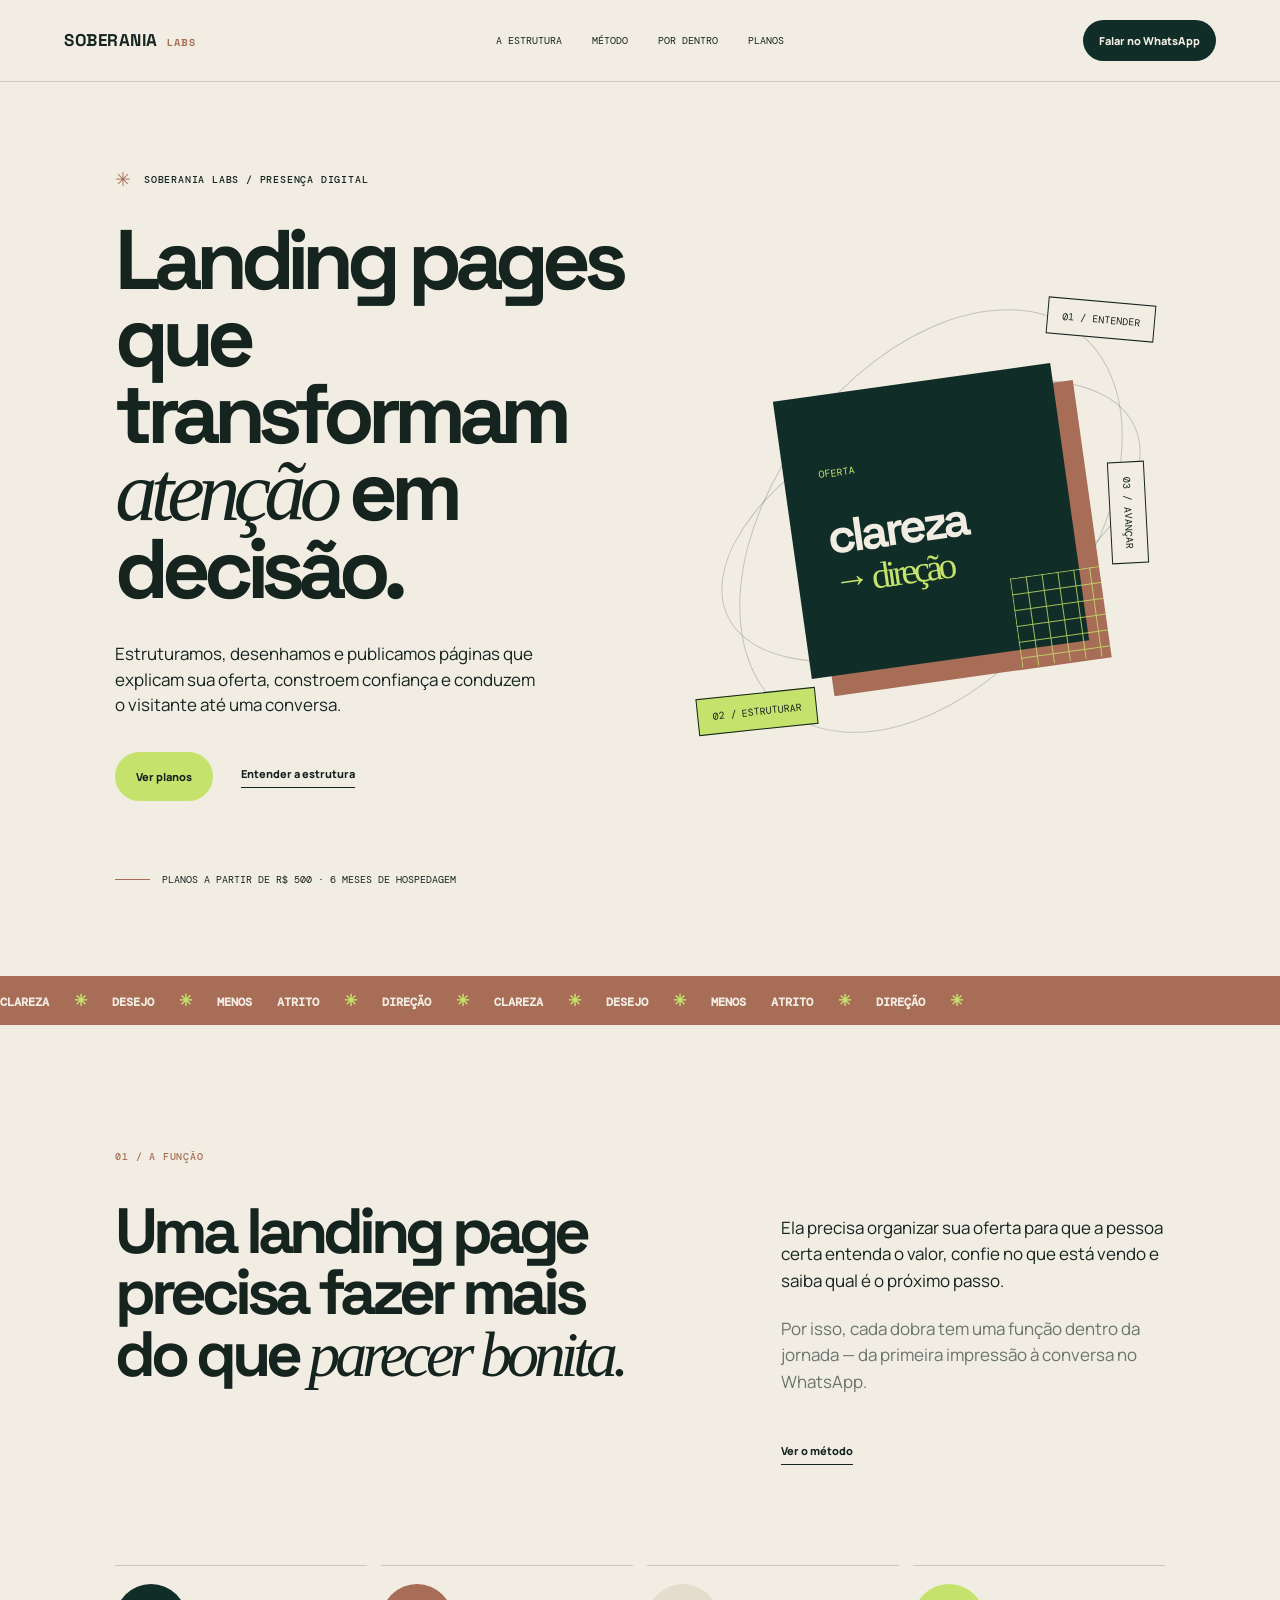
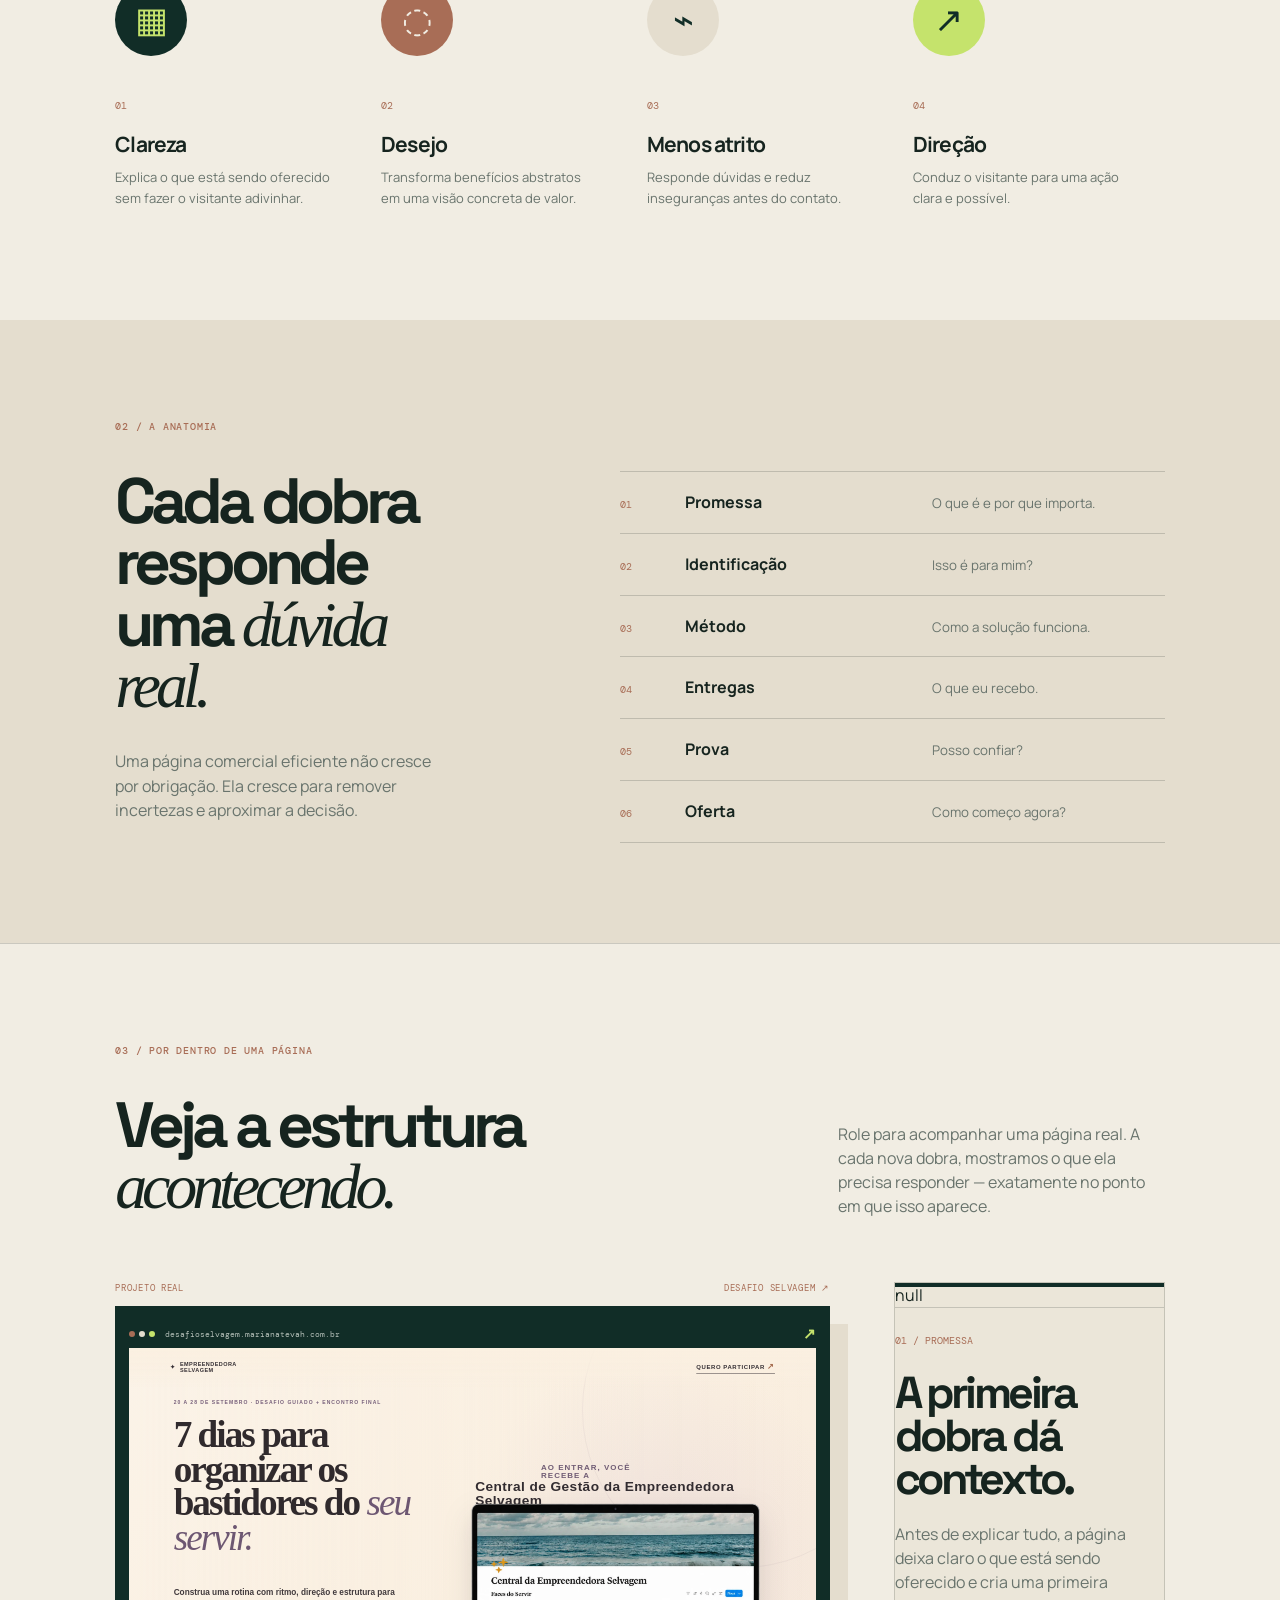
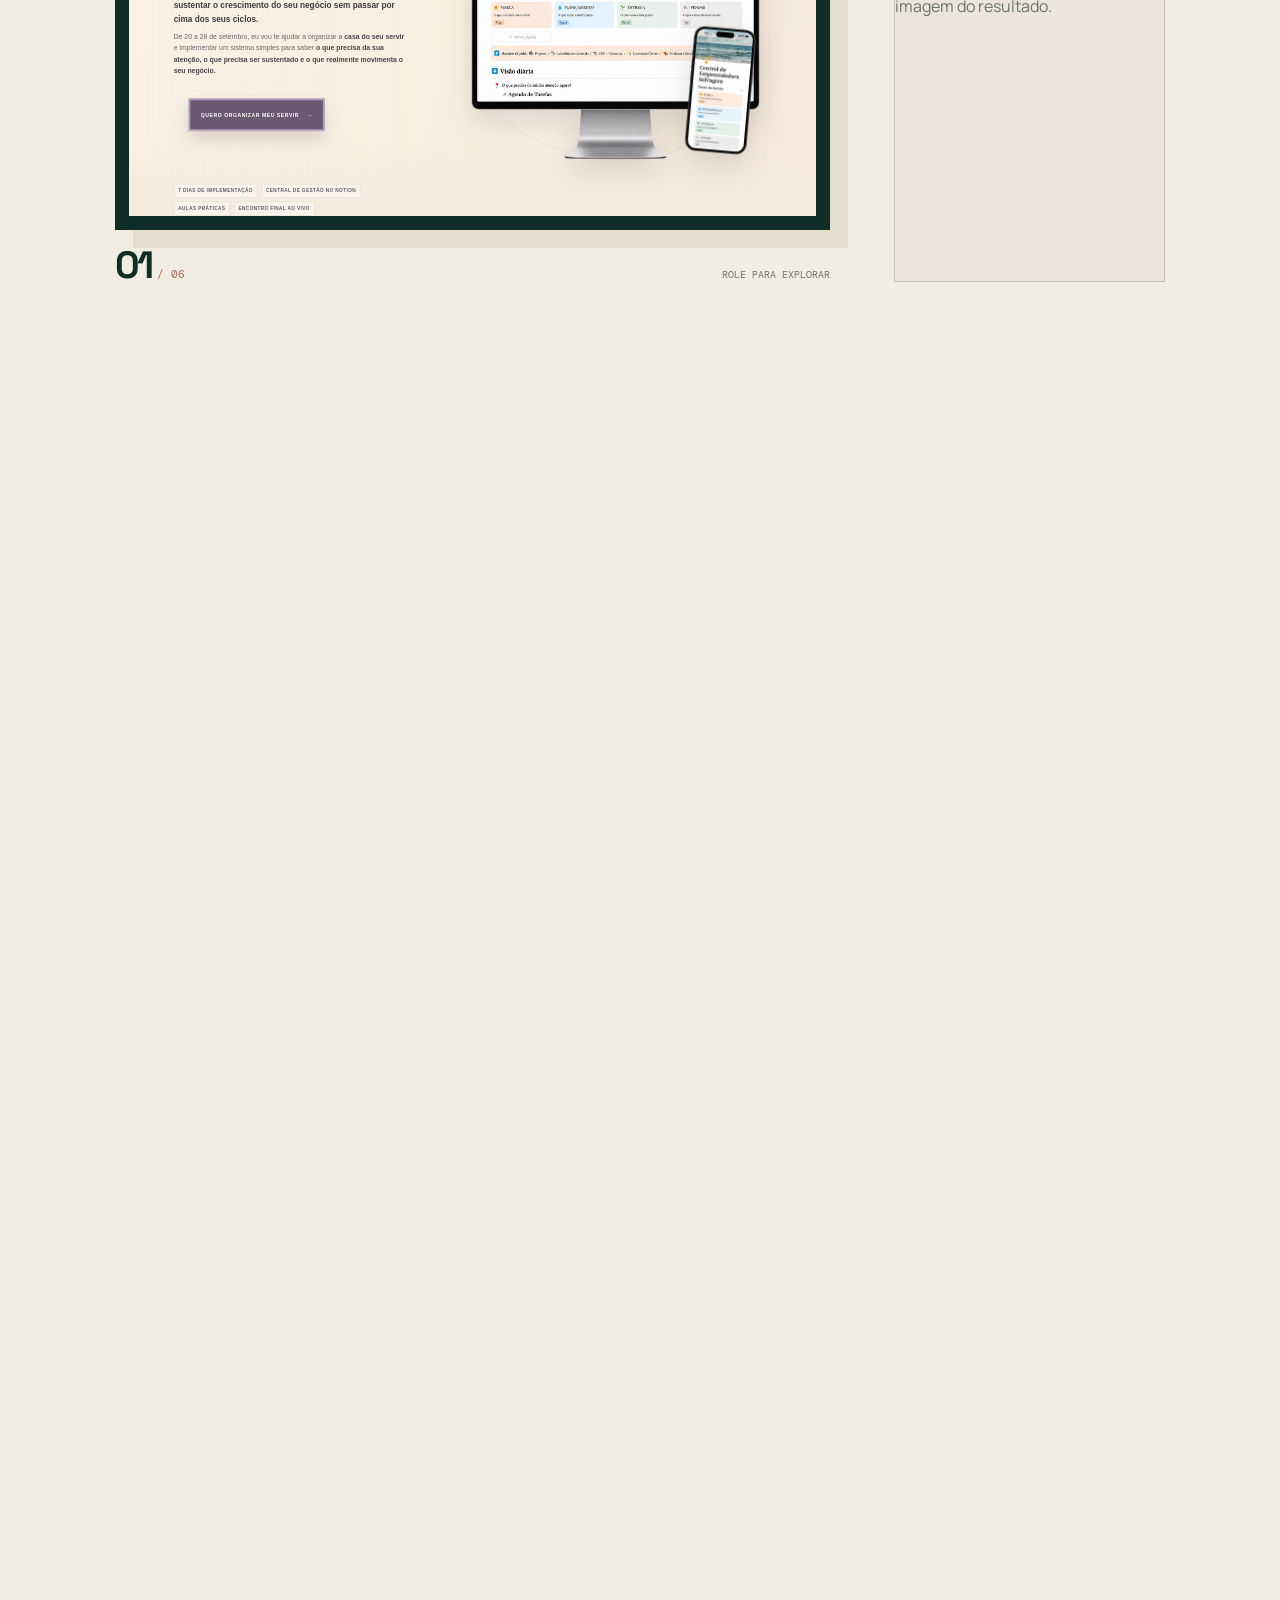
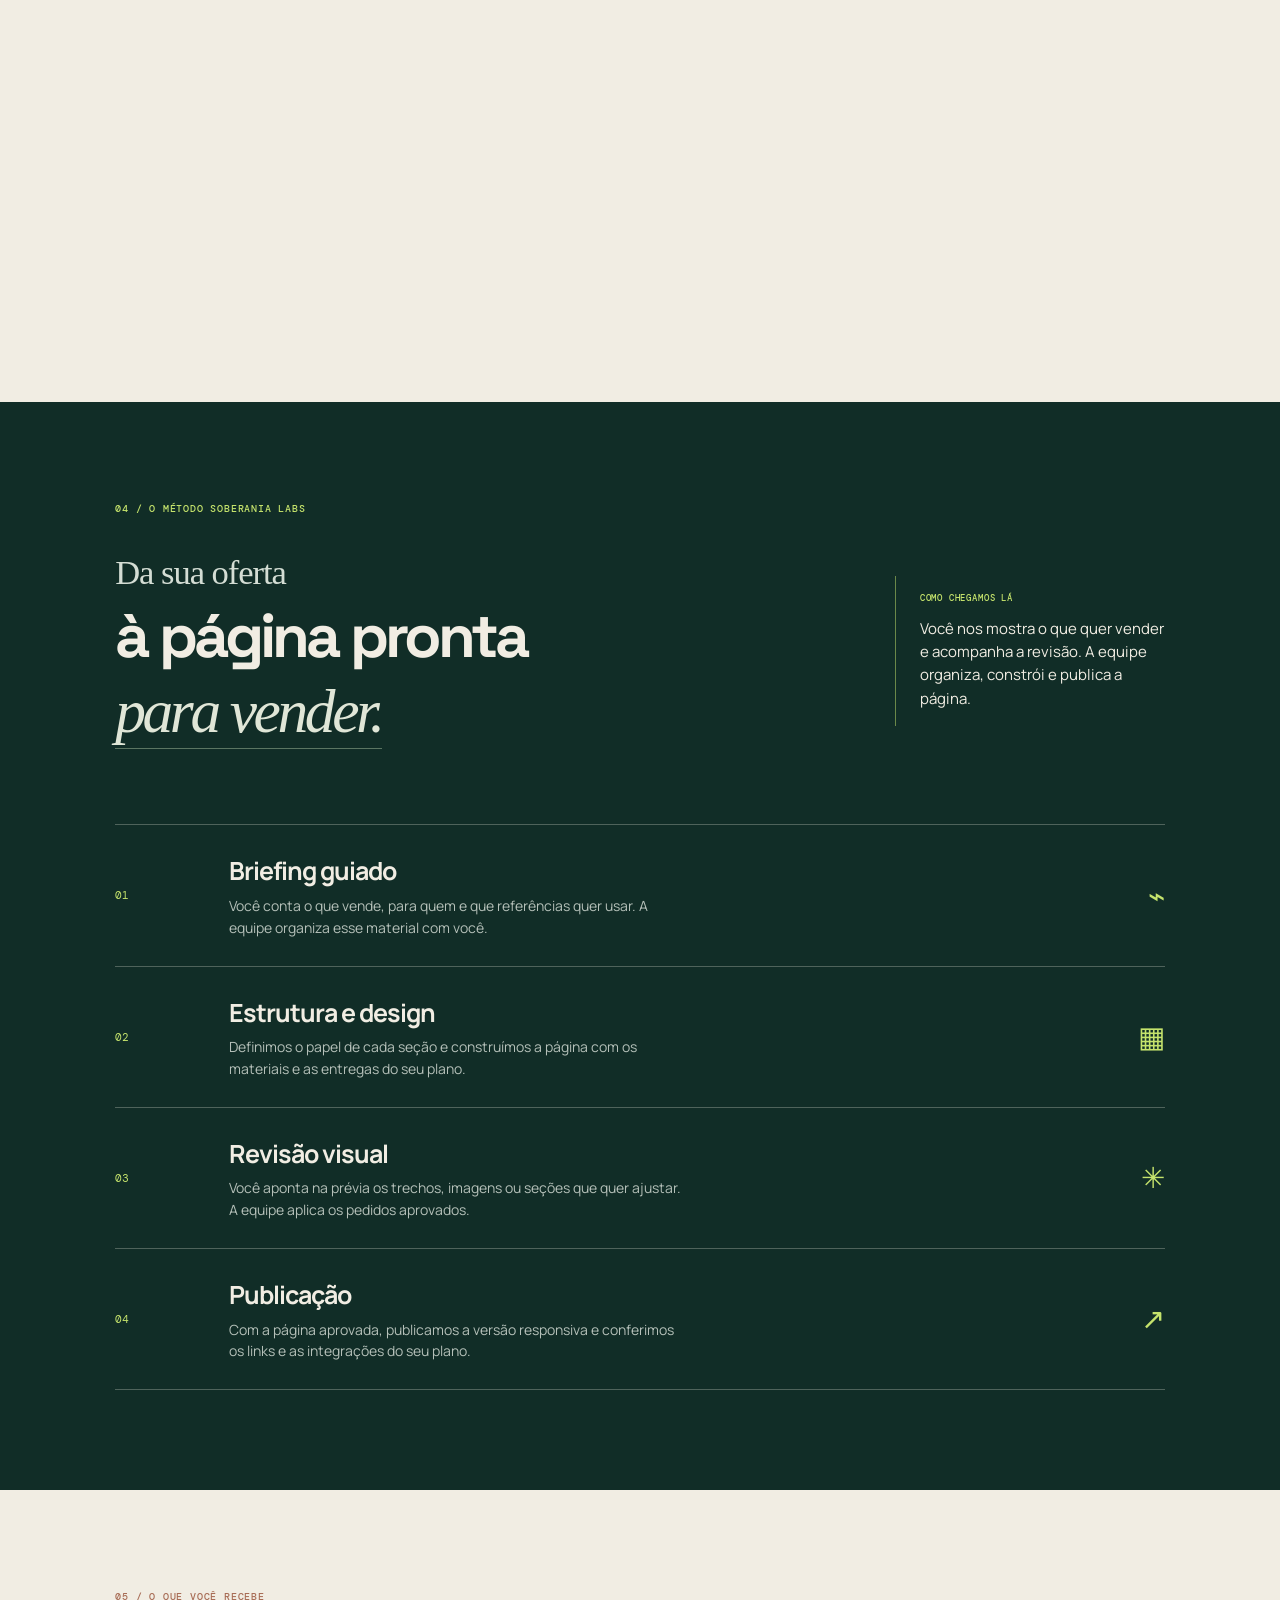
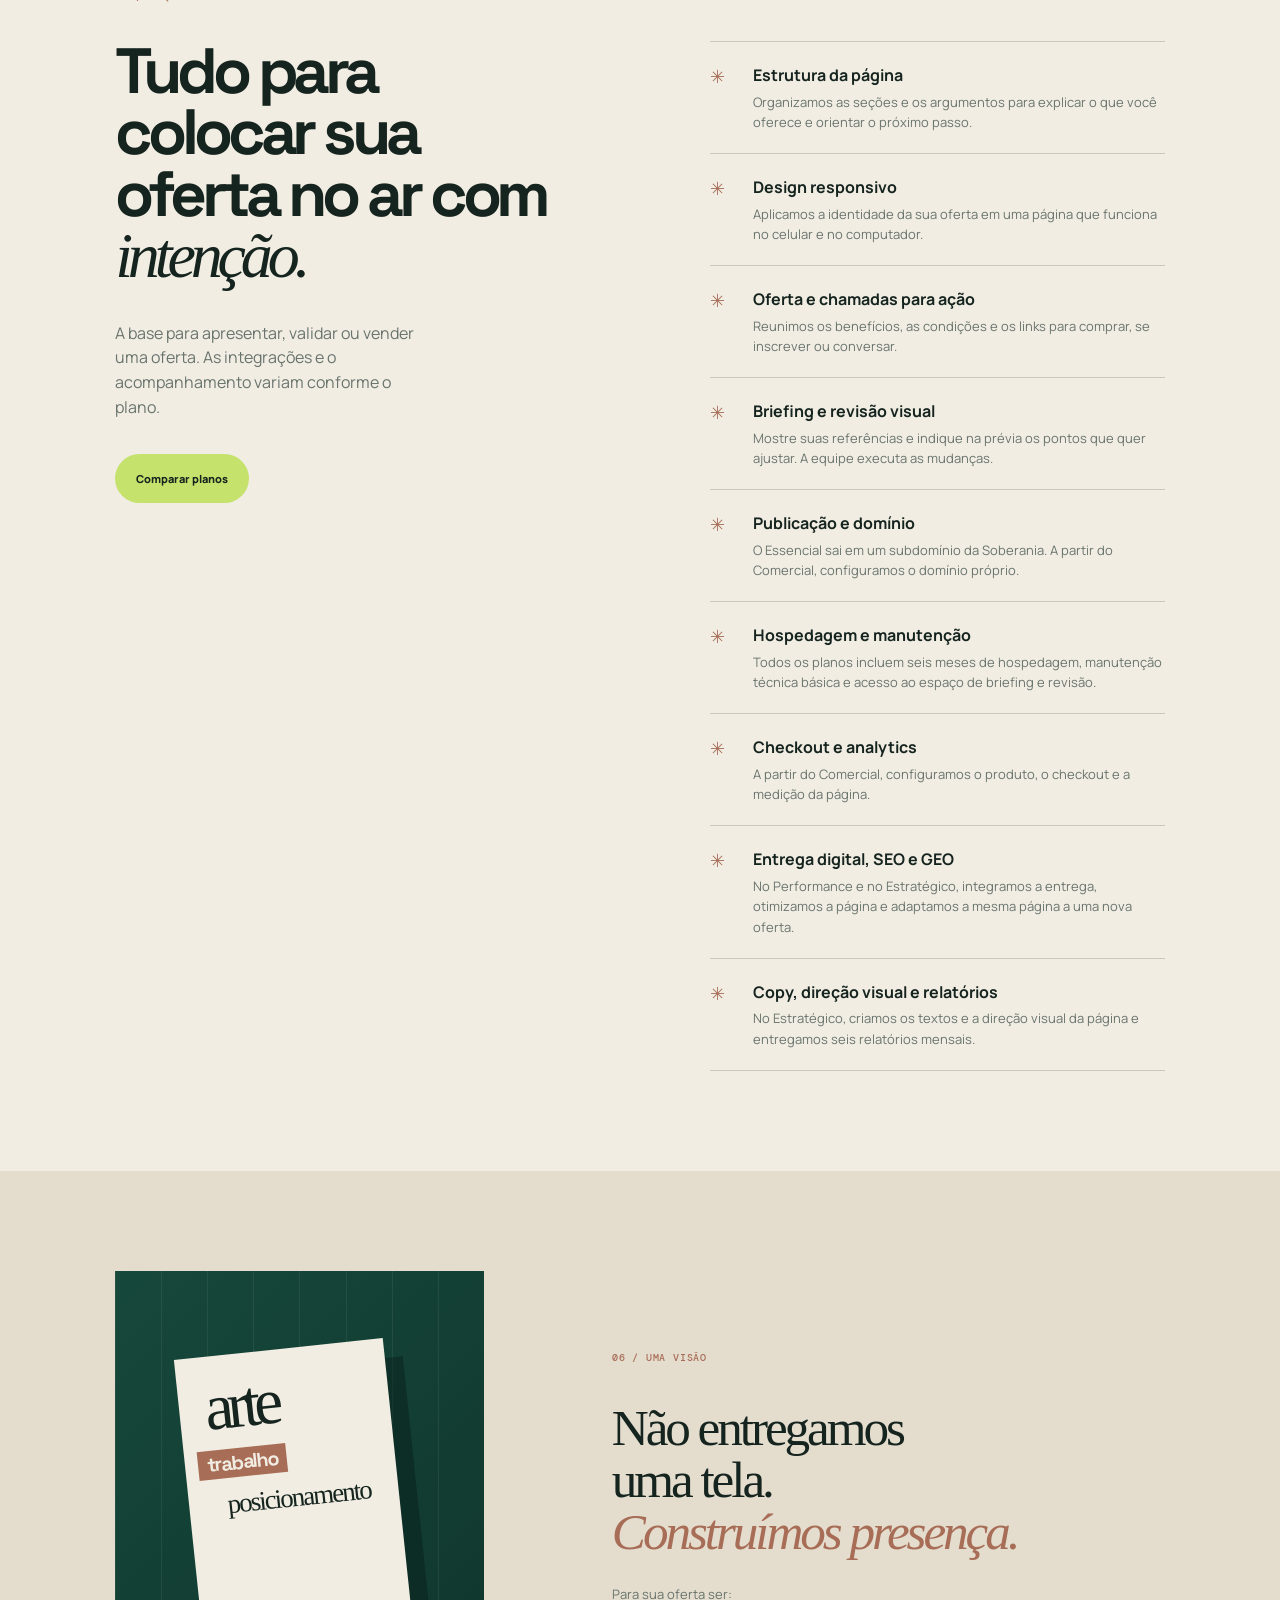
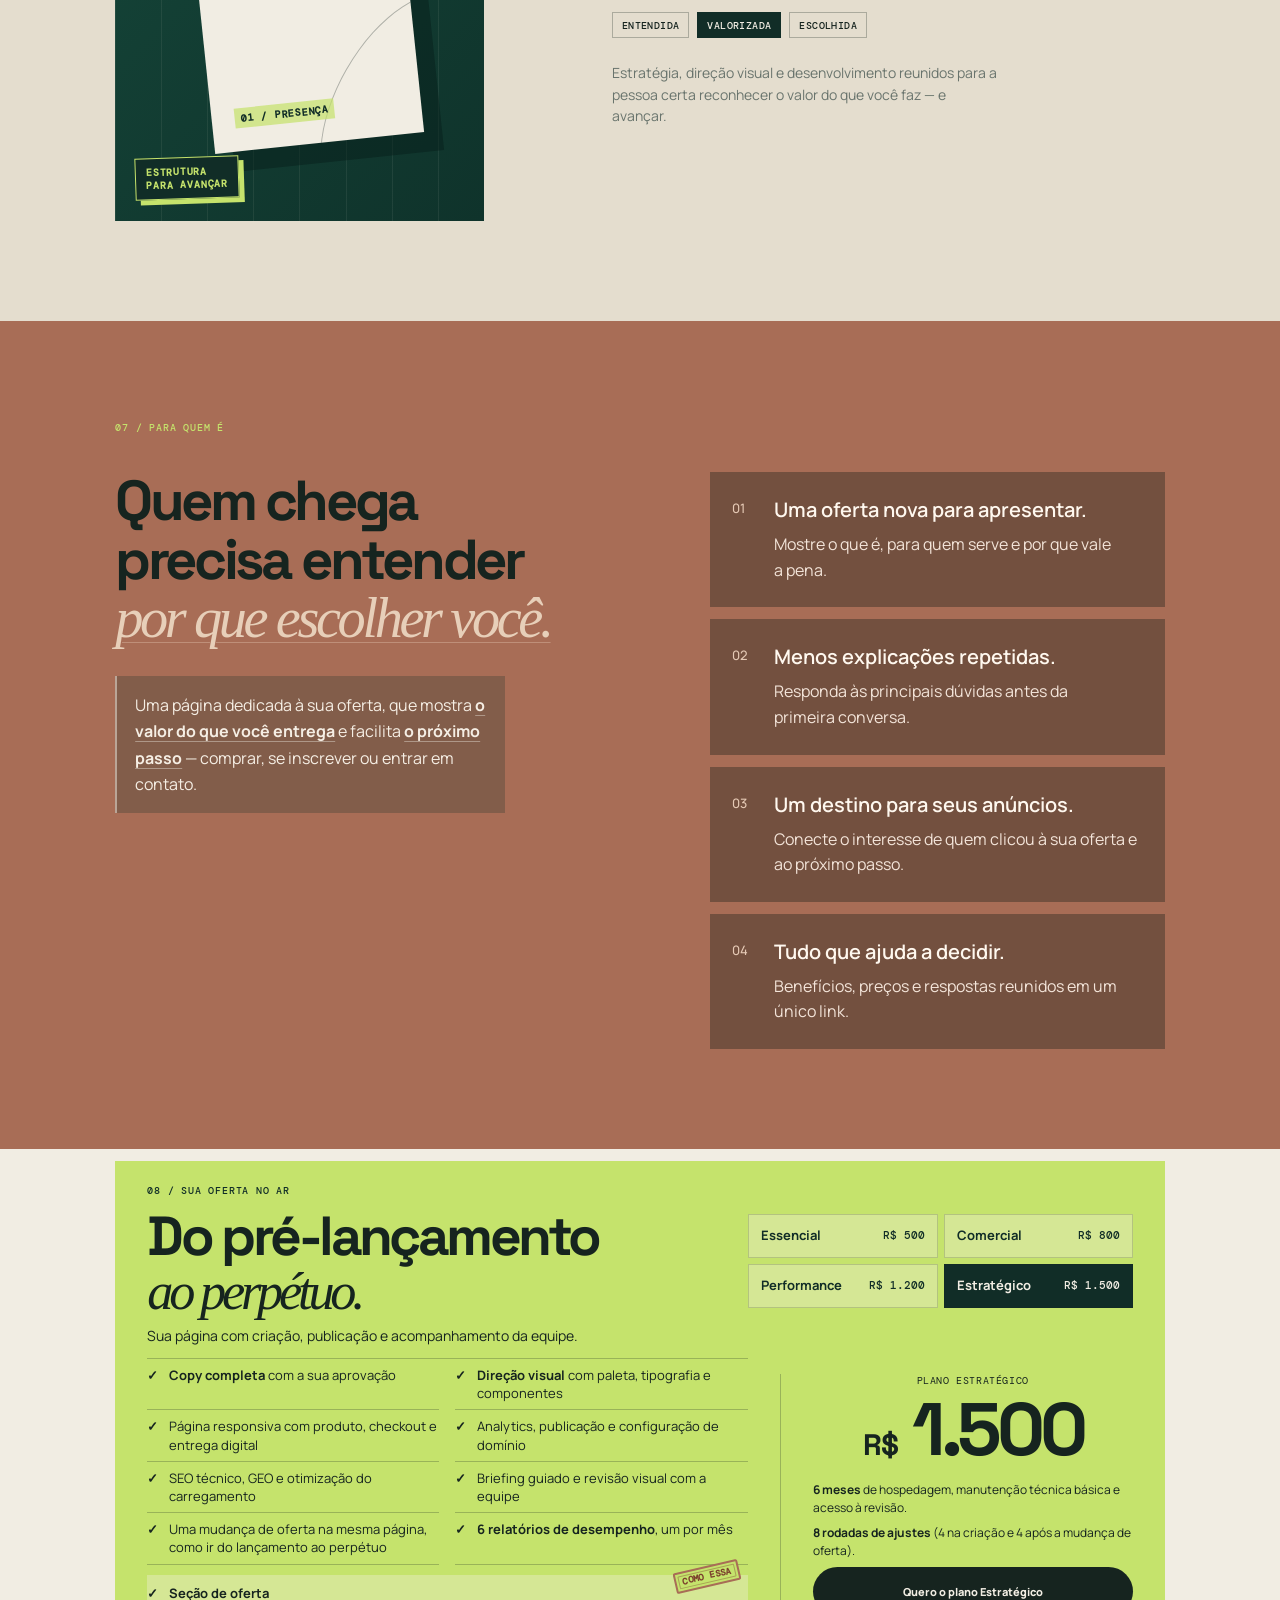
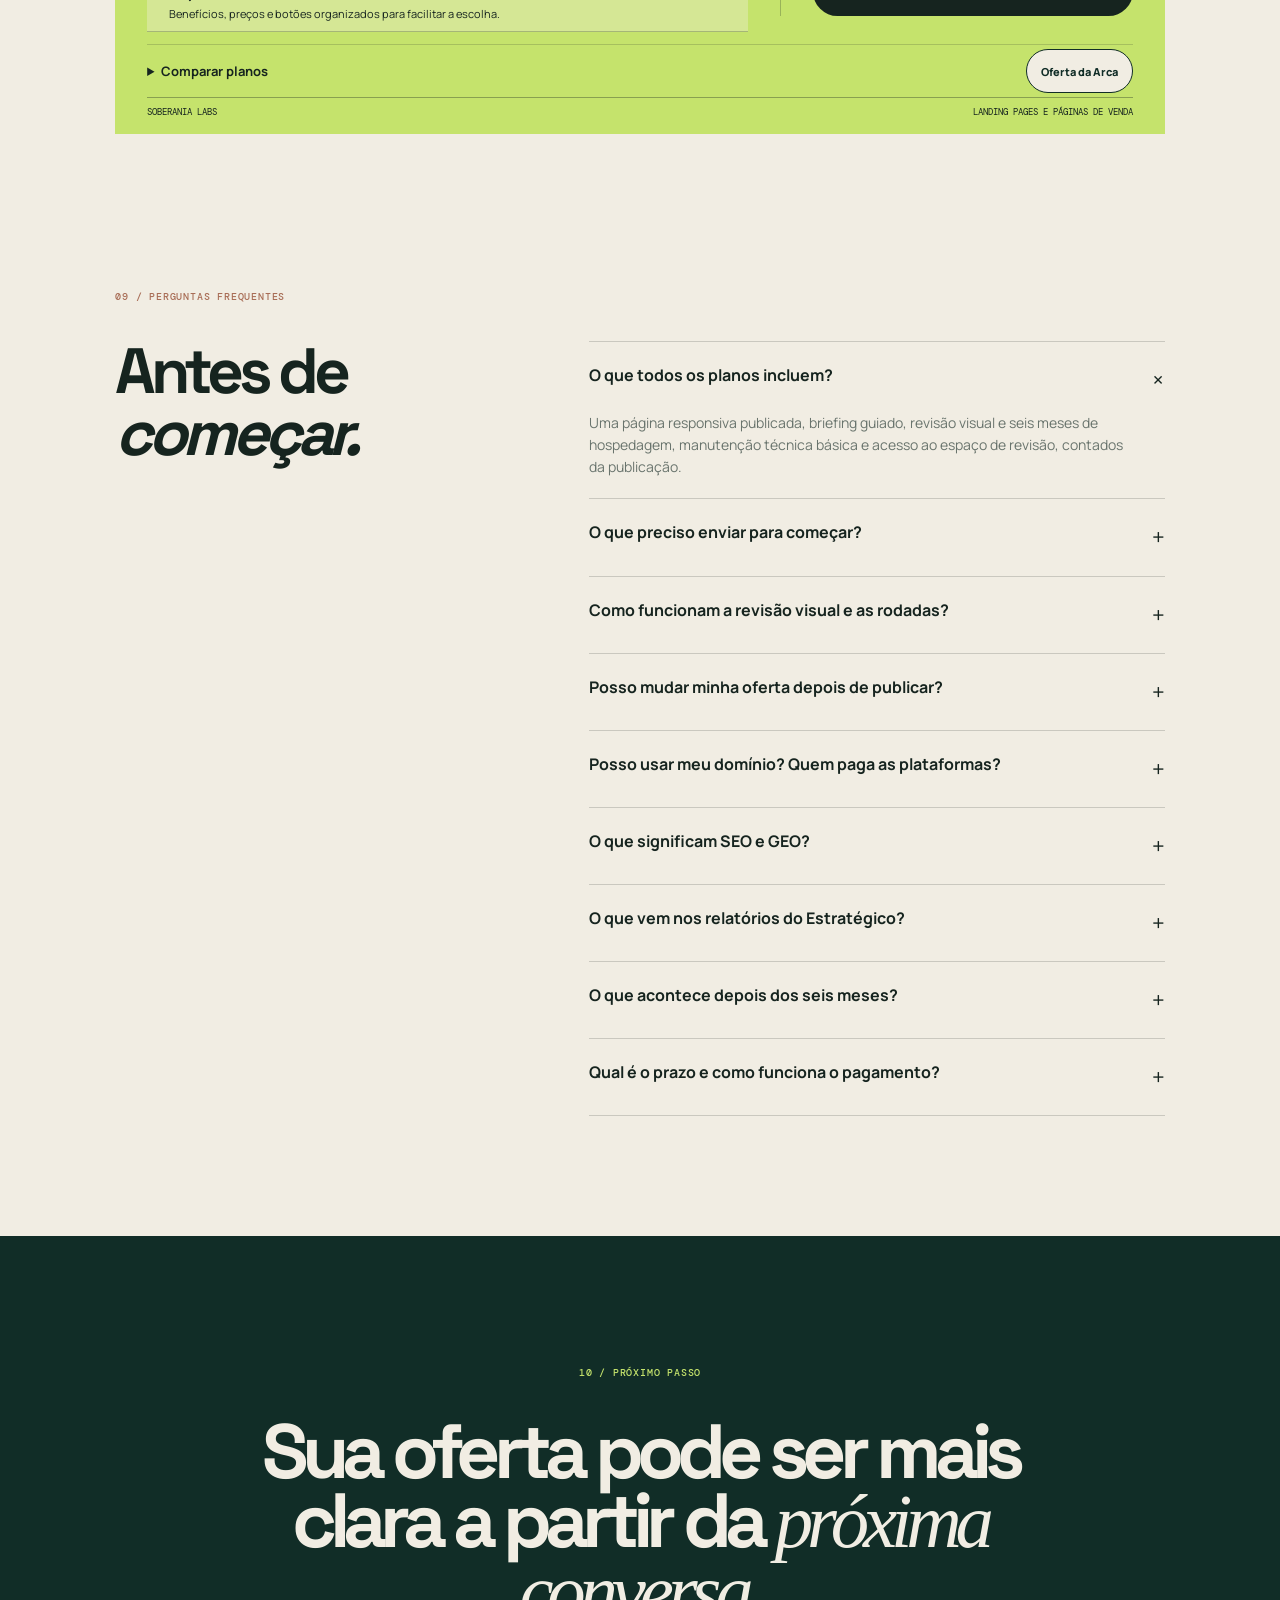
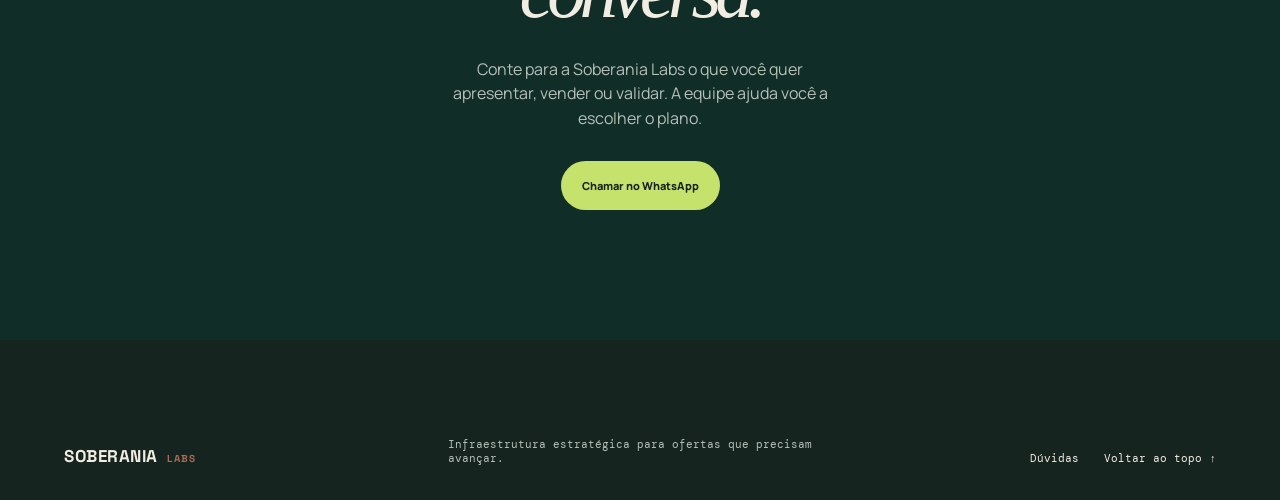
==== index.html @ f336d978 "Encaixar a oferta e os planos no viewport (#11)" ====
<!doctype html>
<html lang="pt-BR">
  <head>
    <meta charset="UTF-8" />
    <meta name="viewport" content="width=device-width, initial-scale=1.0" />
    <meta name="description" content="Landing pages estratégicas para transformar atenção em conversas comerciais." />
    <meta name="theme-color" content="#112d27" />
    <title>Soberania Labs — Landing pages que transformam atenção em decisão</title>
    <link rel="preconnect" href="https://fonts.googleapis.com" />
    <link rel="preconnect" href="https://fonts.gstatic.com" crossorigin />
    <link href="https://fonts.googleapis.com/css2?family=DM+Mono:wght@400;500&family=Manrope:wght@400;500;600;700;800&family=Space+Grotesk:wght@500;600;700&display=swap" rel="stylesheet" />
    <link rel="stylesheet" href="styles.css" />
    <link rel="stylesheet" href="soberania-labs-integrada.css?v=planos-3" />
  </head>
  <body data-whatsapp-number="554891558269" data-whatsapp-message="Olá! Quero conversar sobre os planos de landing page da Soberania Labs.">
    <header class="site-header">
      <a class="brand" href="#inicio" aria-label="Soberania Labs, início">SOBERANIA <span>LABS</span></a>
      <nav class="desktop-nav" aria-label="Navegação principal"><a href="#estrutura">A estrutura</a><a href="#metodo">Método</a><a href="#por-dentro">Por dentro</a><a href="#oferta">Planos</a></nav>
      <a class="button button-small button-light" data-whatsapp href="https://wa.me/554891558269">Falar no WhatsApp</a>
    </header>

    <main>
      <section class="hero section-pad" id="inicio">
        <div class="hero-copy"><p class="eyebrow"><span class="eyebrow-mark">✳</span> Soberania Labs / presença digital</p><h1>Landing pages que transformam <em>atenção</em> em decisão.</h1><p class="hero-lede">Estruturamos, desenhamos e publicamos páginas que explicam sua oferta, constroem confiança e conduzem o visitante até uma conversa.</p><div class="hero-actions"><a class="button button-accent" href="#oferta">Ver planos</a><a class="text-link" href="#estrutura">Entender a estrutura</a></div><div class="hero-proof"><span class="proof-line"></span><span>Planos a partir de R$ 500 · 6 meses de hospedagem</span></div></div>
        <div class="hero-visual" aria-label="Composição abstrata representando uma landing page estruturada"><div class="hero-orbit orbit-one"></div><div class="hero-orbit orbit-two"></div><div class="system-core"><span class="core-label">oferta</span><strong>clareza<br /><em>→ direção</em></strong><span class="core-grid"></span></div><div class="signal signal-one">01 / entender</div><div class="signal signal-two">02 / estruturar</div><div class="signal signal-three">03 / avançar</div></div>
      </section>
      <section class="ribbon" aria-label="Pilares da landing page"><div class="ribbon-track">CLAREZA <span>✳</span> DESEJO <span>✳</span> MENOS ATRITO <span>✳</span> DIREÇÃO <span>✳</span> CLAREZA <span>✳</span> DESEJO <span>✳</span> MENOS ATRITO <span>✳</span> DIREÇÃO <span>✳</span></div></section>

      <section class="intro section-pad" id="estrutura"><div class="section-kicker">01 / a função</div><div class="intro-grid"><h2>Uma landing page precisa fazer mais do que <em>parecer bonita.</em></h2><div class="intro-text"><p>Ela precisa organizar sua oferta para que a pessoa certa entenda o valor, confie no que está vendo e saiba qual é o próximo passo.</p><p>Por isso, cada dobra tem uma função dentro da jornada — da primeira impressão à conversa no WhatsApp.</p><a class="arrow-link" href="#metodo">Ver o método</a></div></div><div class="pillars"><article><span class="pillar-art art-clarity">▦</span><span class="pillar-number">01</span><h3>Clareza</h3><p>Explica o que está sendo oferecido sem fazer o visitante adivinhar.</p></article><article><span class="pillar-art art-desire">◌</span><span class="pillar-number">02</span><h3>Desejo</h3><p>Transforma benefícios abstratos em uma visão concreta de valor.</p></article><article><span class="pillar-art art-friction">⌁</span><span class="pillar-number">03</span><h3>Menos atrito</h3><p>Responde dúvidas e reduz inseguranças antes do contato.</p></article><article><span class="pillar-art art-direction">↗</span><span class="pillar-number">04</span><h3>Direção</h3><p>Conduz o visitante para uma ação clara e possível.</p></article></div></section>

      <section class="anatomy section-pad"><div class="section-kicker">02 / a anatomia</div><div class="anatomy-grid"><div><h2>Cada dobra responde uma <em>dúvida real.</em></h2><p>Uma página comercial eficiente não cresce por obrigação. Ela cresce para remover incertezas e aproximar a decisão.</p></div><div class="fold-list"><div><span>01</span><strong>Promessa</strong><small>O que é e por que importa.</small></div><div><span>02</span><strong>Identificação</strong><small>Isso é para mim?</small></div><div><span>03</span><strong>Método</strong><small>Como a solução funciona.</small></div><div><span>04</span><strong>Entregas</strong><small>O que eu recebo.</small></div><div><span>05</span><strong>Prova</strong><small>Posso confiar?</small></div><div><span>06</span><strong>Oferta</strong><small>Como começo agora?</small></div></div></div></section>

      <section class="inside-section" id="por-dentro">
        <div class="section-pad inside-intro"><div class="section-kicker">03 / por dentro de uma página</div><div class="inside-heading"><h2>Veja a estrutura <em>acontecendo.</em></h2><p>Role para acompanhar uma página real. A cada nova dobra, mostramos o que ela precisa responder — exatamente no ponto em que isso aparece.</p></div></div>
        <div class="inside-scrolly"><div class="inside-frame-column"><div class="inside-frame-sticky"><div class="inside-frame-label"><span>PROJETO REAL</span><span>DESAFIO SELVAGEM ↗</span></div><div class="inside-frame"><div class="inside-browser"><span class="browser-dots"><i></i><i></i><i></i></span><span>desafioselvagem.marianatevah.com.br</span><b>↗</b></div><div class="inside-viewport"><iframe id="inside-site" title="Demonstração navegável do site Desafio Selvagem" src="soberania-labs-scrollytelling/desafio-selvagem/index.html"></iframe><svg class="inside-ink" viewBox="0 0 100 100" preserveAspectRatio="none" aria-hidden="true"><ellipse id="inside-ring" cx="50" cy="50" rx="1" ry="1"></ellipse><path id="inside-arrow" d="M 18 88 C 25 75, 35 68, 47 58"></path><path id="inside-arrow-head" d="M 47 58 L 39 59 M 47 58 L 44 65"></path></svg></div></div><div class="inside-counter"><strong id="inside-count">01</strong><span>/ 06</span><em>role para explorar</em></div></div></div><div class="inside-notes">
          <article class="inside-note is-active" data-inside-step="0" data-target="#topo"><span class="inside-note-index">01 / promessa</span><h3>A primeira dobra dá contexto.</h3><p>Antes de explicar tudo, a página deixa claro o que está sendo oferecido e cria uma primeira imagem do resultado.</p></article>
          <article class="inside-note" data-inside-step="1" data-target="#problema"><span class="inside-note-index">02 / identificação</span><h3>A pessoa se reconhece na história.</h3><p>A narrativa aproxima a oferta da rotina, do desejo ou do problema que o visitante já carrega.</p></article>
          <article class="inside-note" data-inside-step="2" data-target=".routine-intro"><span class="inside-note-index">03 / jornada</span><h3>O caminho deixa de ser abstrato.</h3><p>Quando a experiência é apresentada por etapas, fica mais fácil entender o que acontece depois do clique.</p></article>
          <article class="inside-note" data-inside-step="3" data-target="#central"><span class="inside-note-index">04 / entregas</span><h3>A oferta ganha forma.</h3><p>O visitante enxerga o que recebe, como participa e por que aquilo vale o investimento.</p></article>
          <article class="inside-note" data-inside-step="4" data-target=".proof"><span class="inside-note-index">05 / prova</span><h3>A confiança aparece no momento certo.</h3><p>Provas, contexto e detalhes respondem às dúvidas que poderiam travar a decisão.</p></article>
          <article class="inside-note" data-inside-step="5" data-target=".final"><span class="inside-note-index">06 / ação</span><h3>O próximo passo fica simples.</h3><p>No final da jornada, a página não deixa o visitante procurar o que fazer: ela aponta a conversa.</p></article>
        </div></div>
      </section>

      <section class="method section-pad" id="metodo"><div class="section-kicker">03 / o método Soberania Labs</div><div class="method-head"><h2 class="method-title"><span class="method-title-intro">Da sua oferta</span><span class="method-title-main">à página pronta</span><em class="method-title-highlight">para vender.</em></h2><p class="method-summary"><span class="method-summary-label">como chegamos lá</span>Você nos mostra o que quer vender e acompanha a revisão. A equipe organiza, constrói e publica a página.</p></div><div class="steps"><article class="step"><span class="step-num">01</span><div><h3>Briefing guiado</h3><p>Você conta o que vende, para quem e que referências quer usar. A equipe organiza esse material com você.</p></div><span class="step-icon">⌁</span></article><article class="step"><span class="step-num">02</span><div><h3>Estrutura e design</h3><p>Definimos o papel de cada seção e construímos a página com os materiais e as entregas do seu plano.</p></div><span class="step-icon">▦</span></article><article class="step"><span class="step-num">03</span><div><h3>Revisão visual</h3><p>Você aponta na prévia os trechos, imagens ou seções que quer ajustar. A equipe aplica os pedidos aprovados.</p></div><span class="step-icon">✳</span></article><article class="step"><span class="step-num">04</span><div><h3>Publicação</h3><p>Com a página aprovada, publicamos a versão responsiva e conferimos os links e as integrações do seu plano.</p></div><span class="step-icon">↗</span></article></div></section>

      <section class="deliveries section-pad" id="entregas">
        <div class="section-kicker">05 / o que você recebe</div>
        <div class="deliveries-grid">
          <div>
            <h2>Tudo para colocar sua oferta no ar com <em>intenção.</em></h2>
            <p class="muted-copy">A base para apresentar, validar ou vender uma oferta. As integrações e o acompanhamento variam conforme o plano.</p>
            <a class="button button-accent" href="#oferta">Comparar planos</a>
          </div>
          <div class="delivery-list">
            <div><span aria-hidden="true">✳</span><h3>Estrutura da página</h3><p>Organizamos as seções e os argumentos para explicar o que você oferece e orientar o próximo passo.</p></div>
            <div><span aria-hidden="true">✳</span><h3>Design responsivo</h3><p>Aplicamos a identidade da sua oferta em uma página que funciona no celular e no computador.</p></div>
            <div><span aria-hidden="true">✳</span><h3>Oferta e chamadas para ação</h3><p>Reunimos os benefícios, as condições e os links para comprar, se inscrever ou conversar.</p></div>
            <div><span aria-hidden="true">✳</span><h3>Briefing e revisão visual</h3><p>Mostre suas referências e indique na prévia os pontos que quer ajustar. A equipe executa as mudanças.</p></div>
            <div><span aria-hidden="true">✳</span><h3>Publicação e domínio</h3><p>O Essencial sai em um subdomínio da Soberania. A partir do Comercial, configuramos o domínio próprio.</p></div>
            <div><span aria-hidden="true">✳</span><h3>Hospedagem e manutenção</h3><p>Todos os planos incluem seis meses de hospedagem, manutenção técnica básica e acesso ao espaço de briefing e revisão.</p></div>
            <div><span aria-hidden="true">✳</span><h3>Checkout e analytics</h3><p>A partir do Comercial, configuramos o produto, o checkout e a medição da página.</p></div>
            <div><span aria-hidden="true">✳</span><h3>Entrega digital, SEO e GEO</h3><p>No Performance e no Estratégico, integramos a entrega, otimizamos a página e adaptamos a mesma página a uma nova oferta.</p></div>
            <div><span aria-hidden="true">✳</span><h3>Copy, direção visual e relatórios</h3><p>No Estratégico, criamos os textos e a direção visual da página e entregamos seis relatórios mensais.</p></div>
          </div>
        </div>
      </section>

      <section class="manifesto section-pad"><div class="manifesto-art" aria-label="Arte, trabalho e posicionamento, os três elementos de uma presença digital"><div class="manifesto-screen"><span class="screen-index">01 / presença</span><strong>arte</strong><b>trabalho</b><em>posicionamento</em></div><span class="manifesto-side-note">estrutura<br />para avançar</span></div><div class="manifesto-copy"><div class="section-kicker">06 / uma visão</div><blockquote>Não entregamos<br />uma tela.<br /><em>Construímos presença.</em></blockquote><p class="manifesto-lede">Para sua oferta ser:</p><ul class="manifesto-promises"><li>entendida</li><li>valorizada</li><li>escolhida</li></ul><p class="manifesto-context">Estratégia, direção visual e desenvolvimento reunidos para a pessoa certa reconhecer o valor do que você faz — e avançar.</p></div></section>
      <section class="fit section-pad"><div class="section-kicker">07 / para quem é</div><div class="fit-grid"><div><h2 class="fit-title">Quem chega precisa entender <em>por que escolher você.</em></h2><p class="fit-intro">Uma página dedicada à sua oferta, que mostra <strong class="fit-copy-emphasis">o valor do que você entrega</strong> e facilita <strong class="fit-copy-emphasis">o próximo passo</strong> — comprar, se inscrever ou entrar em contato.</p></div><ol class="fit-situations" aria-label="Quando uma landing page faz sentido"><li><span class="fit-situation-number" aria-hidden="true">01</span><div><h3>Uma oferta nova para apresentar.</h3><p>Mostre o que é, para quem serve e por que vale a pena.</p></div></li><li><span class="fit-situation-number" aria-hidden="true">02</span><div><h3>Menos explicações repetidas.</h3><p>Responda às principais dúvidas antes da primeira conversa.</p></div></li><li><span class="fit-situation-number" aria-hidden="true">03</span><div><h3>Um destino para seus anúncios.</h3><p>Conecte o interesse de quem clicou à sua oferta e ao próximo passo.</p></div></li><li><span class="fit-situation-number" aria-hidden="true">04</span><div><h3>Tudo que ajuda a decidir.</h3><p>Benefícios, preços e respostas reunidos em um único link.</p></div></li></ol></div></section>

      <section class="offer section-pad" id="oferta">
        <div class="offer-card">
          <div class="section-kicker">08 / sua oferta no ar</div>
          <div class="offer-plan-tablist" role="tablist" aria-label="Escolher plano" hidden>
            <button type="button" role="tab" id="oferta-aba-essencial" aria-controls="oferta-essencial" aria-selected="false"><strong>Essencial</strong><span>R$ 500</span></button>
            <button type="button" role="tab" id="oferta-aba-comercial" aria-controls="oferta-comercial" aria-selected="false"><strong>Comercial</strong><span>R$ 800</span></button>
            <button type="button" role="tab" id="oferta-aba-performance" aria-controls="oferta-performance" aria-selected="false"><strong>Performance</strong><span>R$ 1.200</span></button>
            <button type="button" role="tab" id="oferta-aba-estrategico" aria-controls="oferta-estrategico" aria-selected="true"><strong>Estratégico</strong><span>R$ 1.500</span></button>
          </div>
          <section class="offer-plan-panel" id="oferta-essencial" aria-labelledby="oferta-titulo-essencial">
            <div class="offer-plan-heading">
              <h2 id="oferta-titulo-essencial">Sua oferta<br /><em>pronta para apresentar.</em></h2>
              <p>Para publicar sua oferta com os textos e materiais que você já tem.</p>
            </div>
            <div class="offer-content">
              <div class="offer-pitch">
                <details class="offer-plan-benefits" open>
                  <summary>Entregas do plano</summary>
                  <ul class="offer-inclusions">
                    <li><strong>Estrutura da página</strong> conforme o briefing aprovado</li>
                    <li>Design responsivo com seus textos, fotos e identidade visual</li>
                    <li>Botões conectados aos links que você indicar</li>
                    <li>Briefing guiado e revisão visual na prévia</li>
                    <li>Publicação em um subdomínio da Soberania</li>
                  </ul>
                </details>
                <ul class="offer-inclusions offer-example-list">
                  <li class="offer-anchor-benefit">
                    <span class="offer-example-stamp">como essa</span>
                    <strong class="offer-anchor-title">Seção de oferta</strong>
                    <small>Benefícios, preços e botões organizados para facilitar a escolha.</small>
                  </li>
                </ul>
              </div>
              <div class="offer-purchase">
                <span class="offer-price-label">Plano Essencial</span>
                <div class="offer-price"><span>R$</span> 500</div>
                <p class="offer-support"><strong>6 meses</strong> de hospedagem, manutenção técnica básica e acesso à revisão.</p>
                <p class="offer-support"><strong>2 rodadas de ajustes</strong> antes da publicação.</p>
                <a class="button button-dark" data-whatsapp data-whatsapp-message="Olá! Quero conversar sobre o plano Essencial de landing page por R$ 500." href="https://wa.me/554891558269?text=Ol%C3%A1%21%20Quero%20conversar%20sobre%20o%20plano%20Essencial%20de%20landing%20page%20por%20R%24%20500.">Quero o plano Essencial</a>
              </div>
            </div>
          </section>
          <section class="offer-plan-panel" id="oferta-comercial" aria-labelledby="oferta-titulo-comercial">
            <div class="offer-plan-heading">
              <h2 id="oferta-titulo-comercial">Sua página<br /><em>pronta para vender.</em></h2>
              <p>Domínio próprio, checkout e métricas para começar a vender.</p>
            </div>
            <div class="offer-content">
              <div class="offer-pitch">
                <details class="offer-plan-benefits" open>
                  <summary>Entregas do plano</summary>
                  <ul class="offer-inclusions">
                    <li><strong>Página responsiva</strong> com seus textos, fotos e identidade</li>
                    <li>Produto e checkout configurados, com botões de compra</li>
                    <li>Analytics para medir visitas, origens e cliques</li>
                    <li>Briefing guiado e revisão visual na prévia</li>
                    <li>Publicação com configuração do domínio próprio</li>
                  </ul>
                </details>
                <ul class="offer-inclusions offer-example-list">
                  <li class="offer-anchor-benefit">
                    <span class="offer-example-stamp">como essa</span>
                    <strong class="offer-anchor-title">Seção de oferta</strong>
                    <small>Benefícios, preços e botões organizados para facilitar a escolha.</small>
                  </li>
                </ul>
              </div>
              <div class="offer-purchase">
                <span class="offer-price-label">Plano Comercial</span>
                <div class="offer-price"><span>R$</span> 800</div>
                <p class="offer-support"><strong>6 meses</strong> de hospedagem, manutenção técnica básica e acesso à revisão.</p>
                <p class="offer-support"><strong>4 rodadas de ajustes</strong> antes da publicação.</p>
                <a class="button button-dark" data-whatsapp data-whatsapp-message="Olá! Quero conversar sobre o plano Comercial de landing page por R$ 800." href="https://wa.me/554891558269?text=Ol%C3%A1%21%20Quero%20conversar%20sobre%20o%20plano%20Comercial%20de%20landing%20page%20por%20R%24%20800.">Quero o plano Comercial</a>
              </div>
            </div>
          </section>
          <section class="offer-plan-panel" id="oferta-performance" aria-labelledby="oferta-titulo-performance">
            <div class="offer-plan-heading">
              <h2 id="oferta-titulo-performance">Lance agora.<br /><em>Continue vendendo.</em></h2>
              <p>Venda com entrega digital e adapte a página quando a oferta mudar.</p>
            </div>
            <div class="offer-content">
              <div class="offer-pitch">
                <details class="offer-plan-benefits" open>
                  <summary>Entregas do plano</summary>
                  <ul class="offer-inclusions">
                    <li>Página responsiva com seus textos, fotos e identidade</li>
                    <li><strong>Produto, checkout e entrega digital</strong> integrados</li>
                    <li>Analytics, publicação e configuração de domínio</li>
                    <li>SEO técnico, GEO e otimização do carregamento</li>
                    <li>Briefing guiado e revisão visual com a equipe</li>
                    <li>Uma mudança de oferta na mesma página, como ir do lançamento ao perpétuo</li>
                  </ul>
                </details>
                <ul class="offer-inclusions offer-example-list">
                  <li class="offer-anchor-benefit">
                    <span class="offer-example-stamp">como essa</span>
                    <strong class="offer-anchor-title">Seção de oferta</strong>
                    <small>Benefícios, preços e botões organizados para facilitar a escolha.</small>
                  </li>
                </ul>
              </div>
              <div class="offer-purchase">
                <span class="offer-price-label">Plano Performance</span>
                <div class="offer-price"><span>R$</span> 1.200</div>
                <p class="offer-support"><strong>6 meses</strong> de hospedagem, manutenção técnica básica e acesso à revisão.</p>
                <p class="offer-support"><strong>8 rodadas de ajustes</strong> (4 na criação e 4 após a mudança de oferta).</p>
                <a class="button button-dark" data-whatsapp data-whatsapp-message="Olá! Quero conversar sobre o plano Performance de landing page por R$ 1.200." href="https://wa.me/554891558269?text=Ol%C3%A1%21%20Quero%20conversar%20sobre%20o%20plano%20Performance%20de%20landing%20page%20por%20R%24%201.200.">Quero o plano Performance</a>
              </div>
            </div>
          </section>
          <section class="offer-plan-panel" id="oferta-estrategico" aria-labelledby="oferta-titulo-estrategico">
            <div class="offer-plan-heading">
              <h2 id="oferta-titulo-estrategico">Do pré-lançamento<br /><em>ao perpétuo.</em></h2>
              <p>Sua página com criação, publicação e acompanhamento da equipe.</p>
            </div>
            <div class="offer-content">
              <div class="offer-pitch">
                <details class="offer-plan-benefits" open>
                  <summary>Entregas do plano</summary>
                  <ul class="offer-inclusions">
                    <li><strong>Copy completa</strong> com a sua aprovação</li>
                    <li><strong>Direção visual</strong> com paleta, tipografia e componentes</li>
                    <li>Página responsiva com produto, checkout e entrega digital</li>
                    <li>Analytics, publicação e configuração de domínio</li>
                    <li>SEO técnico, GEO e otimização do carregamento</li>
                    <li>Briefing guiado e revisão visual com a equipe</li>
                    <li>Uma mudança de oferta na mesma página, como ir do lançamento ao perpétuo</li>
                    <li><strong>6 relatórios de desempenho</strong>, um por mês</li>
                  </ul>
                </details>
                <ul class="offer-inclusions offer-example-list">
                  <li class="offer-anchor-benefit">
                    <span class="offer-example-stamp">como essa</span>
                    <strong class="offer-anchor-title">Seção de oferta</strong>
                    <small>Benefícios, preços e botões organizados para facilitar a escolha.</small>
                  </li>
                </ul>
              </div>
              <div class="offer-purchase">
                <span class="offer-price-label">Plano Estratégico</span>
                <div class="offer-price"><span>R$</span> 1.500</div>
                <p class="offer-support"><strong>6 meses</strong> de hospedagem, manutenção técnica básica e acesso à revisão.</p>
                <p class="offer-support"><strong>8 rodadas de ajustes</strong> (4 na criação e 4 após a mudança de oferta).</p>
                <a class="button button-dark" data-whatsapp data-whatsapp-message="Olá! Quero conversar sobre o plano Estratégico de landing page por R$ 1.500." href="https://wa.me/554891558269?text=Ol%C3%A1%21%20Quero%20conversar%20sobre%20o%20plano%20Estrat%C3%A9gico%20de%20landing%20page%20por%20R%24%201.500.">Quero o plano Estratégico</a>
              </div>
            </div>
          </section>
          <div class="offer-secondary">
            <details class="offer-comparison">
              <summary>Comparar planos</summary>
              <p class="offer-plans-terms">Registro e renovação do domínio próprio e taxas de plataformas externas ficam por conta do cliente.</p>
              <div class="offer-table-scroll" role="region" aria-label="Tabela comparativa dos planos" tabindex="0">
                <table>
                  <thead>
                    <tr><th scope="col">Entrega</th><th scope="col">Essencial</th><th scope="col">Comercial</th><th scope="col">Performance</th><th scope="col">Estratégico</th></tr>
                  </thead>
                  <tbody>
                    <tr><th scope="row">Página responsiva, briefing e revisão visual</th><td>Sim</td><td>Sim</td><td>Sim</td><td>Sim</td></tr>
                    <tr><th scope="row">Rodadas de ajustes</th><td>2</td><td>4</td><td>4 + 4</td><td>4 + 4</td></tr>
                    <tr><th scope="row">Produto, checkout, analytics e configuração de domínio</th><td>Não</td><td>Sim</td><td>Sim</td><td>Sim</td></tr>
                    <tr><th scope="row">Entrega digital, SEO, GEO e desempenho</th><td>Não</td><td>Não</td><td>Sim</td><td>Sim</td></tr>
                    <tr><th scope="row">Mudança de oferta na mesma página</th><td>Não</td><td>Não</td><td>1</td><td>1</td></tr>
                    <tr><th scope="row">Copy e direção visual criadas pela equipe</th><td>Não</td><td>Não</td><td>Não</td><td>Sim</td></tr>
                    <tr><th scope="row">Relatórios mensais</th><td>Não</td><td>Não</td><td>Não</td><td>6</td></tr>
                  </tbody>
                </table>
              </div>
            </details>

            <button class="button community-trigger offer-community-action" type="button" data-community-open aria-haspopup="dialog">Oferta da Arca</button>
          </div>
          <div class="offer-footer"><span>SOBERANIA LABS</span><span>Landing pages e páginas de venda</span></div>
        </div>
      </section>
      <section class="faq section-pad" id="faq">
        <div class="section-kicker">09 / perguntas frequentes</div>
        <div class="faq-grid">
          <h2>Antes de<br /><em>começar.</em></h2>
          <div class="faq-list">
            <details open>
              <summary>O que todos os planos incluem?<span aria-hidden="true">+</span></summary>
              <p>Uma página responsiva publicada, briefing guiado, revisão visual e seis meses de hospedagem, manutenção técnica básica e acesso ao espaço de revisão, contados da publicação.</p>
            </details>
            <details>
              <summary>O que preciso enviar para começar?<span aria-hidden="true">+</span></summary>
              <p>Preencha o briefing com as informações da oferta, seu público e referências. No Essencial, Comercial e Performance, envie também os textos, as imagens e a identidade visual. No Estratégico, a equipe cria os textos e a direção visual da página a partir do briefing e dos materiais disponíveis.</p>
            </details>
            <details>
              <summary>Como funcionam a revisão visual e as rodadas?<span aria-hidden="true">+</span></summary>
              <p>Você indica na prévia os trechos, imagens ou seções que quer ajustar. Uma rodada reúne os pedidos de ajuste em uma lista para a equipe. São duas rodadas no Essencial e quatro no Comercial. No Performance e no Estratégico, são quatro na construção e quatro após a mudança de oferta.</p>
            </details>
            <details>
              <summary>Posso mudar minha oferta depois de publicar?<span aria-hidden="true">+</span></summary>
              <p>O Performance e o Estratégico incluem uma mudança maior na mesma página, como passar de lançamento para venda contínua ou trocar a promoção pela oferta regular. Uma segunda página ou um novo projeto é orçado à parte.</p>
            </details>
            <details>
              <summary>Posso usar meu domínio? Quem paga as plataformas?<span aria-hidden="true">+</span></summary>
              <p>A partir do Comercial, configuramos o domínio próprio. Registro e renovação do domínio, além de mensalidades e taxas de checkout ou plataforma de cursos, ficam por conta do cliente. O Essencial é publicado em um subdomínio Soberania.</p>
            </details>
            <details>
              <summary>O que significam SEO e GEO?<span aria-hidden="true">+</span></summary>
              <p>No Performance e no Estratégico, estruturamos a página para facilitar a leitura por buscadores e sistemas de IA. O serviço inclui otimização técnica e de carregamento, sem garantia de posição em buscas, citações ou volume de vendas.</p>
            </details>
            <details>
              <summary>O que vem nos relatórios do Estratégico?<span aria-hidden="true">+</span></summary>
              <p>Você recebe um relatório por mês durante seis meses. Ele pode trazer visitas, origens e cliques. Vendas e taxas de conversão entram quando o checkout disponibiliza esses dados.</p>
            </details>
            <details>
              <summary>O que acontece depois dos seis meses?<span aria-hidden="true">+</span></summary>
              <p>Você pode renovar a hospedagem, a manutenção técnica e o acesso ao espaço de briefing e revisão. As condições de renovação são informadas na proposta.</p>
            </details>
            <details>
              <summary>Qual é o prazo e como funciona o pagamento?<span aria-hidden="true">+</span></summary>
              <p>O prazo e as formas de pagamento são confirmados no atendimento, de acordo com o plano e os materiais. Os valores dos cards correspondem ao escopo contratado.</p>
            </details>
          </div>
        </div>
      </section>
      <section class="final-cta section-pad" id="contato"><div class="final-cta-inner"><div class="section-kicker">10 / próximo passo</div><h2>Sua oferta pode ser mais clara a partir da <em>próxima conversa.</em></h2><p>Conte para a Soberania Labs o que você quer apresentar, vender ou validar. A equipe ajuda você a escolher o plano.</p><a class="button button-accent" data-whatsapp href="https://wa.me/554891558269">Chamar no WhatsApp</a></div></section>
    </main>
    <dialog class="community-modal" id="community-offer" aria-labelledby="community-offer-title"><button class="community-close" type="button" data-community-close aria-label="Fechar oferta da comunidade">×</button><span class="community-eyebrow">exclusivo para integrantes</span><h2 id="community-offer-title">Comunidade<br /><em>Arca Astrológica.</em></h2><p>Sua landing page do pré-lançamento ao perpétuo, com uma condição exclusiva para integrantes da comunidade.</p><ul><li>Copy completa: todos os textos construídos com aprovação da cliente</li><li>Design responsivo e domínio .com.br</li><li>Seção de oferta com preços, serviços e descontos</li><li>Tracking, preparação para anúncios e SEO + GEO</li><li>3 meses de manutenção e até 10 ajustes totais</li></ul><div class="community-condition"><span class="community-original">Valor para integrantes</span><div class="community-price"><span>R$</span> 847</div><strong>Em 12x sem juros</strong></div><a class="button button-dark" data-whatsapp data-whatsapp-message="Olá! Sou integrante da comunidade Arca Astrológica e quero a landing page por R$ 847 em 12x sem juros." href="https://wa.me/554891558269">Quero a oferta de R$ 847</a></dialog>
    <footer class="site-footer"><div class="footer-brand">SOBERANIA <span>LABS</span></div><p>Infraestrutura estratégica para ofertas que precisam avançar.</p><div class="footer-links"><a href="#faq">Dúvidas</a><a href="#inicio">Voltar ao topo ↑</a></div></footer>
    <script src="script.js?v=51"></script>
    <script src="soberania-labs-integrada.js?v=40"></script>
  </body>
</html>
---- styles.css ----
:root{--forest:#112d27;--ink:#16241f;--bone:#f1ede3;--sand:#e4ddce;--clay:#a86d56;--lime:#c5e36c;--line:rgba(22,36,31,.18);--serif:Georgia,'Times New Roman',serif;--sans:'Manrope',sans-serif;--display:'Space Grotesk',sans-serif;--mono:'DM Mono',monospace}*{box-sizing:border-box}html{scroll-behavior:smooth}body{margin:0;background:var(--bone);color:var(--ink);font-family:var(--sans);line-height:1.55}a{color:inherit;text-decoration:none}.site-header{height:82px;display:flex;align-items:center;justify-content:space-between;padding:0 5vw;border-bottom:1px solid var(--line);position:sticky;top:0;z-index:10;background:rgba(241,237,227,.92);backdrop-filter:blur(14px)}.brand,.footer-brand{font:700 17px/1 var(--display);letter-spacing:.03em}.brand span,.footer-brand span{color:var(--clay);font-size:10px;letter-spacing:.14em;margin-left:5px}.desktop-nav{display:flex;gap:30px;font:10px var(--mono);text-transform:uppercase}.desktop-nav a:hover,.footer-links a:hover{color:var(--clay)}.button{display:inline-flex;align-items:center;justify-content:space-between;gap:25px;padding:16px 21px;border:0;border-radius:100px;font-size:11px;font-weight:800;transition:transform .2s,background .2s}.button:hover{transform:translateY(-3px)}.button span{font-size:17px;line-height:0}.button-small{padding:12px 16px;gap:14px}.button-light{background:var(--forest);color:var(--bone)}.button-dark{background:var(--ink);color:var(--bone)}.button-accent{background:var(--lime);color:var(--ink)}.text-link,.arrow-link{font-size:11px;font-weight:800;border-bottom:1px solid var(--ink);padding-bottom:5px}.text-link span{font-size:17px;margin-left:9px}.arrow-link{display:inline-flex;gap:20px;align-items:center}.section-pad{padding:100px 9vw}.section-kicker,.eyebrow,.placeholder-label{font:500 10px var(--mono);letter-spacing:.08em;text-transform:uppercase}.eyebrow{display:flex;align-items:center;gap:12px;margin-bottom:30px}.eyebrow-mark{color:var(--clay);font-size:19px}.hero{min-height:calc(100vh - 82px);display:grid;grid-template-columns:1.05fr .95fr;gap:5vw;align-items:center;padding-top:75px;padding-bottom:90px;overflow:hidden}.hero h1{font:700 clamp(51px,6.6vw,101px)/.91 var(--display);letter-spacing:-.085em;max-width:780px;margin:0}.hero h1 em,.intro h2 em,.method h2 em,.deliveries h2 em,.anatomy h2 em,.fit h2 em,.offer h2 em,.final-cta h2 em{font-family:var(--serif);font-weight:400;letter-spacing:-.08em}.hero-lede{font-size:17px;line-height:1.5;max-width:420px;margin:34px 0}.hero-actions{display:flex;align-items:center;gap:28px;flex-wrap:wrap}.hero-proof{display:flex;align-items:center;gap:12px;font:10px var(--mono);margin-top:72px;text-transform:uppercase}.proof-line{display:block;width:35px;height:1px;background:var(--clay)}.hero-visual{min-height:550px;position:relative;display:grid;place-items:center}.hero-orbit{position:absolute;border:1px solid rgba(17,45,39,.22);border-radius:50%;transform:rotate(-25deg)}.orbit-one{width:450px;height:230px}.orbit-two{width:310px;height:480px;transform:rotate(38deg)}.system-core{width:280px;height:280px;background:var(--forest);color:var(--bone);position:relative;display:flex;flex-direction:column;justify-content:center;padding:35px;transform:rotate(-8deg);box-shadow:20px 20px 0 var(--clay);z-index:1}.core-label{font:10px var(--mono);color:var(--lime);text-transform:uppercase;margin-bottom:38px}.system-core strong{font:700 48px/.83 var(--display);letter-spacing:-.08em}.system-core em{font:400 37px var(--serif);color:var(--lime)}.core-grid{position:absolute;width:90px;height:90px;right:-20px;bottom:-18px;background:linear-gradient(90deg,var(--lime) 1px,transparent 1px),linear-gradient(var(--lime) 1px,transparent 1px);background-size:16px 16px;opacity:.8}.signal{position:absolute;background:var(--bone);border:1px solid var(--ink);padding:11px 14px;font:10px var(--mono);text-transform:uppercase;z-index:2}.signal-one{top:10%;right:2%;transform:rotate(5deg)}.signal-two{bottom:12%;left:0;transform:rotate(-6deg);background:var(--lime)}.signal-three{top:45%;right:-3%;transform:rotate(87deg)}.ribbon{background:var(--clay);color:var(--bone);padding:14px 0;overflow:hidden;white-space:nowrap}.ribbon-track{font:700 12px var(--mono);word-spacing:18px;animation:ribbon 28s linear infinite}.ribbon span{color:var(--lime);font-size:16px}@keyframes ribbon{to{transform:translateX(-35%)}}.section-kicker{color:var(--clay);margin-bottom:38px}.intro{padding-top:125px;padding-bottom:110px}.intro-grid{display:grid;grid-template-columns:1.05fr .75fr;gap:10vw}.intro h2,.method h2,.deliveries h2,.portfolio h2,.fit h2,.faq h2{font:700 clamp(43px,5vw,72px)/.96 var(--display);letter-spacing:-.08em;margin:0}.intro-text{padding-top:14px;max-width:400px}.intro-text p{margin:0 0 22px;font-size:17px}.intro-text p:nth-child(2),.portfolio-head p,.muted-copy{color:#69746d}.intro-text .arrow-link{margin-top:25px}.pillars{display:grid;grid-template-columns:repeat(4,1fr);gap:14px;margin-top:100px}.pillars article{border-top:1px solid var(--line);padding-top:18px;min-height:245px}.pillar-art{display:grid;place-items:center;width:72px;height:72px;border-radius:50%;font:35px var(--serif);margin-bottom:35px}.art-clarity{background:var(--forest);color:var(--lime)}.art-desire{background:var(--clay);color:var(--bone)}.art-friction{background:var(--sand);color:var(--forest)}.art-direction{background:var(--lime);color:var(--forest)}.pillar-number{font:10px var(--mono);color:var(--clay)}.pillars h3{font-size:21px;margin:12px 0 7px;letter-spacing:-.04em}.pillars p{font-size:13px;color:#69746d;margin:0;max-width:220px}.anatomy{background:var(--sand)}.anatomy-grid{display:grid;grid-template-columns:.8fr 1.2fr;gap:11vw}.anatomy h2{font:700 clamp(43px,5vw,72px)/.96 var(--display);letter-spacing:-.08em;margin:0}.anatomy-grid>div>p{max-width:330px;color:#69746d;margin-top:32px}.fold-list{border-top:1px solid var(--line)}.fold-list div{display:grid;grid-template-columns:50px 1fr 1fr;gap:15px;border-bottom:1px solid var(--line);padding:18px 0;align-items:baseline}.fold-list span{font:10px var(--mono);color:var(--clay)}.fold-list strong{font-size:16px}.fold-list small{color:#69746d}.method{background:var(--forest);color:var(--bone)}.method .section-kicker{color:var(--lime)}.method-head{display:flex;justify-content:space-between;align-items:end;gap:30px;margin-bottom:75px}.method-head p{max-width:280px;color:#b5c0b9;font-size:14px}.steps{border-top:1px solid rgba(241,237,227,.28)}.step{display:grid;grid-template-columns:90px 1fr 48px;gap:24px;align-items:center;border-bottom:1px solid rgba(241,237,227,.28);padding:27px 0}.step-num{font:11px var(--mono);color:var(--lime)}.step h3{font-size:25px;margin:0 0 4px;letter-spacing:-.04em}.step p{margin:0;color:#b5c0b9;max-width:460px;font-size:14px}.step-icon{font-size:29px;color:var(--lime);text-align:right}.deliveries{background:var(--bone)}.deliveries-grid{display:grid;grid-template-columns:1fr 1fr;gap:11vw}.muted-copy{max-width:310px;margin:34px 0}.delivery-list{border-top:1px solid var(--line)}.delivery-list>div{display:grid;grid-template-columns:30px 1fr;column-gap:13px;border-bottom:1px solid var(--line);padding:21px 0}.delivery-list span{color:var(--clay);font-size:18px;grid-row:span 2}.delivery-list h3{font-size:16px;margin:0}.delivery-list p{font-size:13px;color:#69746d;margin:4px 0 0}.portfolio{background:var(--forest);color:var(--bone)}.portfolio .section-kicker{color:var(--lime)}.portfolio-head{display:grid;grid-template-columns:1fr 1fr;align-items:end;gap:25px;margin-bottom:62px}.portfolio-head .section-kicker{grid-column:1/-1;margin-bottom:0}.portfolio-head p{font-size:14px;max-width:250px}.portfolio-grid{display:grid;grid-template-columns:repeat(3,1fr);gap:18px}.portfolio-card{background:var(--bone);color:var(--ink);padding:13px;border:1px solid rgba(241,237,227,.45);transition:transform .3s}.portfolio-card:hover{transform:translateY(-8px)}.placeholder-label{font-size:8px;margin-bottom:12px}.placeholder-screen{height:300px;display:flex;flex-direction:column;justify-content:center;align-items:center;text-align:center;position:relative;overflow:hidden}.placeholder-screen:before,.placeholder-screen:after{content:"";position:absolute;border:1px solid currentColor;border-radius:50%;opacity:.45}.placeholder-screen:before{width:260px;height:260px}.placeholder-screen:after{width:170px;height:370px;transform:rotate(45deg)}.placeholder-screen span{font:700 25px/.9 var(--display);letter-spacing:-.07em;z-index:1}.placeholder-screen b{font:9px var(--mono);font-weight:400;position:absolute;bottom:18px;z-index:1}.screen-one{background:var(--lime);color:var(--forest)}.screen-two{background:var(--clay);color:var(--bone)}.screen-three{background:var(--sand);color:var(--forest)}.card-caption{display:flex;justify-content:space-between;align-items:center;padding:14px 3px 3px;font-size:11px}.card-caption strong{font-size:17px}.card-caption span{font:9px var(--mono)}.manifesto{background:var(--sand);display:grid;grid-template-columns:.8fr 1.2fr;gap:10vw;align-items:center}.manifesto-art{height:480px;background:var(--forest);position:relative;overflow:hidden}.monolith{height:75%;width:46%;position:absolute;left:27%;top:14%;background:linear-gradient(115deg,#244e42,var(--forest));clip-path:polygon(18% 0,100% 12%,82% 100%,0 85%)}.manifesto-art:after{content:"";position:absolute;inset:0;background:linear-gradient(90deg,transparent 49.8%,rgba(197,227,108,.25) 50%,transparent 50.2%);background-size:44px 44px;opacity:.35}.manifesto-art span{position:absolute;bottom:23px;left:23px;color:var(--lime);font:10px var(--mono);text-transform:uppercase;z-index:1}.manifesto-copy blockquote{font:400 clamp(31px,4vw,57px)/1.02 var(--serif);letter-spacing:-.06em;margin:0}.manifesto-copy p{max-width:410px;color:#69746d;margin-top:35px}.fit{background:var(--clay)}.fit .section-kicker{color:var(--lime)}.fit-grid{display:grid;grid-template-columns:1fr 1fr;gap:11vw}.fit h2{font-size:clamp(43px,5vw,72px)}.fit-list{border-top:1px solid rgba(241,237,227,.4)}.fit-list p{display:flex;gap:24px;border-bottom:1px solid rgba(241,237,227,.4);padding:20px 0;margin:0;font-size:14px}.fit-list span{font:11px var(--mono);color:var(--lime)}.offer{background:var(--bone);padding-top:100px;padding-bottom:100px}.offer-card{background:var(--lime);color:var(--ink);padding:35px 40px 25px}.offer .section-kicker{color:var(--forest)}.offer-content{display:flex;align-items:end;justify-content:space-between;gap:40px;padding:35px 0 95px}.offer h2{font:700 clamp(45px,5.8vw,78px)/.87 var(--display);letter-spacing:-.09em;margin:0;max-width:730px}.offer h2 em{font-size:.95em}.offer-content p{max-width:340px;font-size:14px}.offer-footer{border-top:1px solid rgba(22,36,31,.35);display:flex;justify-content:space-between;padding-top:18px;font:10px var(--mono);text-transform:uppercase}.faq{padding-top:120px;padding-bottom:120px}.faq-grid{display:grid;grid-template-columns:.75fr 1.25fr;gap:10vw}.faq-list{border-top:1px solid var(--line)}.faq-list details{border-bottom:1px solid var(--line);padding:21px 0}.faq-list summary{cursor:pointer;list-style:none;font-size:16px;font-weight:700;display:flex;justify-content:space-between;gap:20px}.faq-list summary::-webkit-details-marker{display:none}.faq-list summary span{font-size:22px;font-weight:400;transition:transform .2s}.faq-list details[open] summary span{transform:rotate(45deg)}.faq-list p{color:#69746d;font-size:14px;max-width:610px;margin:15px 35px 0 0}.final-cta{background:var(--forest);color:var(--bone);text-align:center;padding-top:130px;padding-bottom:130px}.final-cta-inner{max-width:760px;margin:auto}.final-cta .section-kicker{color:var(--lime)}.final-cta h2{font:700 clamp(45px,6vw,82px)/.9 var(--display);letter-spacing:-.09em;margin:0}.final-cta p{color:#b5c0b9;margin:30px auto;max-width:390px}.final-cta small{display:block;color:#889c91;font:9px var(--mono);margin-top:24px}.site-footer{background:var(--ink);color:var(--bone);min-height:160px;padding:35px 5vw;display:grid;grid-template-columns:1fr 1fr 1fr;align-items:end}.site-footer p{font:11px var(--mono);margin:0;color:#b5c0b9}.footer-links{display:flex;justify-content:end;gap:25px;font:11px var(--mono)}
@media(max-width:800px){.site-header{height:70px;padding:0 22px}.desktop-nav{display:none}.button-small{padding:10px 13px}.section-pad{padding:75px 22px}.hero{display:block;padding-top:60px;min-height:auto}.hero h1{font-size:clamp(47px,15vw,74px)}.hero-lede{font-size:15px}.hero-actions{gap:18px}.hero-proof{margin-top:48px;font-size:8px}.hero-visual{min-height:440px;margin-top:30px}.system-core{width:230px;height:230px;padding:25px}.system-core strong{font-size:39px}.system-core em{font-size:31px}.orbit-one{width:330px;height:190px}.orbit-two{width:240px;height:370px}.signal{font-size:8px;padding:8px 10px}.signal-three{right:-12px}.intro-grid,.anatomy-grid,.method-head,.deliveries-grid,.fit-grid,.faq-grid,.manifesto{display:block}.intro h2,.method h2,.deliveries h2,.portfolio h2,.fit h2,.faq h2,.anatomy h2{font-size:48px}.intro-text{margin-top:40px}.pillars{grid-template-columns:1fr 1fr;gap:30px 16px;margin-top:75px}.pillar-art{width:58px;height:58px;font-size:28px;margin-bottom:22px}.pillars article{min-height:210px}.anatomy-grid>div>p{margin-bottom:45px}.fold-list div{grid-template-columns:38px 1fr}.fold-list small{grid-column:2}.method-head p{margin-top:35px}.steps{margin-top:52px}.step{grid-template-columns:42px 1fr 30px;gap:10px}.step h3{font-size:21px}.step p{font-size:13px}.deliveries-grid>div+div{margin-top:58px}.portfolio-head{display:block}.portfolio-head h2{margin:22px 0 15px}.portfolio-grid{grid-template-columns:1fr;gap:28px}.manifesto-art{height:360px;margin-bottom:55px}.fit-list{margin-top:48px}.offer-card{padding:30px 22px 20px}.offer-content{display:block;padding:25px 0 60px}.offer-content p{margin:28px 0}.offer-footer{font-size:8px;gap:15px}.final-cta{padding-top:95px;padding-bottom:95px}.site-footer{grid-template-columns:1fr;gap:22px;padding:35px 22px}.footer-links{justify-content:start}.ribbon-track{animation-duration:18s}}

/* Prévia navegável do primeiro projeto do portfólio. */
.live-preview{height:420px;background:#fff;overflow:hidden;border:1px solid var(--line);position:relative}.live-preview iframe{width:100%;height:100%;display:block;border:0;background:#fff}.card-caption{gap:12px}.card-caption a{text-decoration:underline;text-underline-offset:3px}.portfolio-live .placeholder-label{color:var(--clay)}
.live-fallback{height:420px;background:var(--lime);color:var(--forest);display:flex;flex-direction:column;justify-content:center;align-items:flex-start;padding:30px;position:relative;overflow:hidden}.live-fallback:before,.live-fallback:after{content:"";position:absolute;border:1px solid var(--forest);border-radius:50%;opacity:.3}.live-fallback:before{width:310px;height:180px;right:-90px;top:30px;transform:rotate(-28deg)}.live-fallback:after{width:230px;height:390px;right:-10px;bottom:-120px;transform:rotate(42deg)}.live-fallback>*{position:relative;z-index:1}.live-fallback .fallback-kicker{font:10px var(--mono);text-transform:uppercase;margin-bottom:34px}.live-fallback strong{font:700 30px/.9 var(--display);letter-spacing:-.07em;max-width:290px}.live-fallback strong em{font:400 .95em var(--serif)}.live-fallback p{font-size:12px;line-height:1.4;max-width:260px;margin:22px 0}.live-fallback small{font:9px var(--mono);line-height:1.4;max-width:270px;margin-top:22px;opacity:.75}
@media(max-width:800px){.live-preview{height:460px}}
---- soberania-labs-integrada.css ----
/* Demonstração guiada: uma única fonte de regras para desktop e mobile. */
html{scroll-behavior:auto}
.inside-section{background:var(--bone);border-top:1px solid var(--line);overflow:clip}
.inside-intro{padding-bottom:64px}
.inside-heading{display:grid;grid-template-columns:1fr .55fr;gap:10vw;align-items:end}
.inside-heading h2{font:700 clamp(43px,5vw,72px)/.96 var(--display);letter-spacing:-.08em;margin:0}
.inside-heading h2 em{font-family:var(--serif);font-weight:400}
.inside-heading p{font-size:16px;line-height:1.5;color:#69746d;max-width:360px;margin:0}

.inside-scrolly{display:block;min-height:600vh;padding:0 9vw 120px}
/* O pai do sticky precisa ter a mesma altura do trilho. Sem isso, ele deixa de
   travar assim que termina a altura natural do frame. */
.inside-frame-column{width:min(1120px,100%);min-height:600vh;margin:auto}
.inside-frame-sticky{position:sticky;top:64px;display:grid;grid-template-columns:minmax(0,1.45fr) minmax(260px,.55fr);gap:clamp(28px,5vw,72px);align-items:stretch;background:var(--bone);padding-bottom:0}
.inside-presentation{min-width:0}
.inside-frame-label{display:flex;justify-content:space-between;gap:20px;margin-bottom:12px;font:9px var(--mono);letter-spacing:.08em;color:var(--clay)}
.inside-frame{background:var(--forest);padding:14px;box-shadow:18px 18px 0 var(--sand)}
.inside-browser{height:28px;display:flex;align-items:center;gap:10px;color:#b5c0b9;font:8px var(--mono);white-space:nowrap;overflow:hidden}
.inside-browser>b{margin-left:auto;color:var(--lime);font-size:15px}.browser-dots{display:flex;gap:4px;flex:none}.browser-dots i{display:block;width:6px;height:6px;border-radius:50%;background:var(--clay)}.browser-dots i:nth-child(2){background:var(--sand)}.browser-dots i:nth-child(3){background:var(--lime)}
.inside-viewport{height:clamp(300px,52vh,520px);min-height:0;position:relative;overflow:hidden;background:#fff}.inside-viewport iframe{width:100%;height:100%;display:block;border:0;background:#fff;pointer-events:none}
/* A camada de círculo está suspensa até a próxima etapa de direção de arte. */
.inside-ink{display:none!important}
.inside-counter{display:flex;align-items:baseline;gap:6px;margin-top:18px;color:var(--forest)}.inside-counter strong{font:700 38px/.9 var(--display);letter-spacing:-.08em}.inside-counter span{font:11px var(--mono);color:var(--clay)}.inside-counter em{margin-left:auto;font:10px var(--mono);font-style:normal;text-transform:uppercase;color:#69746d}

.inside-notes{position:static;min-height:150px;margin:0;background:#ebe6d9;border:1px solid var(--line);box-shadow:inset 0 4px 0 var(--forest)}
.inside-note{display:none;border-top:1px solid var(--line);padding:26px 0 34px}
.inside-note.is-active{display:block;animation:note-in .28s ease-out both}
.inside-note-index{display:block;font:10px var(--mono);text-transform:uppercase;color:var(--clay);margin-bottom:24px}
.inside-note h3{font:700 clamp(30px,3.5vw,53px)/.96 var(--display);letter-spacing:-.08em;max-width:470px;margin:0}.inside-note p{font-size:16px;line-height:1.5;max-width:390px;color:#69746d;margin:22px 0 0}
@keyframes note-in{from{opacity:0;transform:translateY(10px)}to{opacity:1;transform:none}}

@media(max-width:1100px){
  .inside-heading{display:block}.inside-heading p{margin-top:28px}
  .inside-scrolly{padding:0 6vw 100px;min-height:600vh}
  .inside-frame-column{min-height:600vh}
  .inside-frame-sticky{top:62px;display:block;max-width:760px;margin:auto}
  .inside-viewport{height:clamp(250px,40vh,430px);min-height:0;max-height:none}
  .inside-notes{margin-top:20px;min-height:150px;background:transparent;border:0;box-shadow:none}
}

@media(max-width:800px){
  .inside-intro{padding-bottom:44px}.inside-heading p{font-size:15px}
  .inside-scrolly{padding:0 22px 80px;min-height:600vh}
  .inside-frame-column{min-height:600vh}
  .inside-frame-sticky{top:72px;background:var(--bone);padding-bottom:0}
  .inside-frame-label{font-size:7px;gap:10px;overflow:hidden}.inside-frame-label span{min-width:0;overflow:hidden;text-overflow:ellipsis;white-space:nowrap}
  .inside-frame{padding:9px;box-shadow:10px 10px 0 var(--sand)}.inside-browser{font-size:7px}.inside-browser span:not(.browser-dots){overflow:hidden;text-overflow:ellipsis}
  /* Em telas altas, o exemplo ocupa a maior parte da cena; o texto recebe
     apenas a faixa necessária para explicar a dobra em curso. */
  .inside-viewport{height:clamp(260px,calc(100svh - 475px),620px);min-height:0;max-height:none}
  .inside-counter{margin-top:13px}.inside-counter strong{font-size:30px}.inside-counter em{font-size:8px}
  .inside-notes{margin-top:14px;min-height:140px}
  .inside-note{padding:14px 0 25px}.inside-note-index{margin-bottom:16px}.inside-note h3{font-size:clamp(31px,10vw,45px)}.inside-note p{font-size:15px;margin-top:18px}
}

@media(max-width:800px) and (max-height:700px){
  .inside-frame-sticky{top:54px}
  .inside-viewport{height:320px!important}
}

/* Regra final para telefones altos: não deixar a moldura encolher pela
   cascata. O exemplo precisa preencher a cena antes da explicação. */
@media screen and (max-width:800px) and (min-height:900px){
  .inside-viewport{height:620px!important}
}

/* Manifesto: uma tela editorial, construída em HTML e não em um mockup genérico. */
.manifesto-art{height:clamp(420px,43vw,560px);display:grid;place-items:center;isolation:isolate;background-color:#123b31;background-image:repeating-linear-gradient(90deg,rgba(237,232,218,.075) 0 1px,transparent 1px 12.5%),linear-gradient(135deg,#16483b,#0f332b)}
.manifesto-art:after{display:none}.manifesto-art .monolith{display:none}
.manifesto-screen{position:relative;width:57%;height:72%;padding:clamp(17px,2vw,27px);display:flex;flex-direction:column;align-items:flex-start;overflow:hidden;background:var(--bone);color:var(--ink);transform:rotate(-6deg);box-shadow:18px 20px 0 rgba(7,30,25,.48)}
.manifesto-screen:after{content:"";position:absolute;right:-18%;bottom:-20%;width:56%;height:58%;border:1px solid rgba(22,36,31,.3);border-radius:50%;transform:rotate(36deg)}
.screen-index,.screen-footer,.manifesto-side-note{font:500 clamp(7px,.65vw,9px) var(--mono);letter-spacing:.08em;text-transform:uppercase}.screen-index{color:var(--clay);margin-bottom:auto}.manifesto-screen strong{position:relative;z-index:1;font:400 clamp(40px,5.1vw,75px)/.78 var(--serif);letter-spacing:-.1em}.manifesto-screen b{position:relative;z-index:2;margin:clamp(9px,1.5vw,17px) 0 0 -8%;padding:5px 9px;background:var(--clay);color:var(--bone);font:700 clamp(15px,1.55vw,25px)/1 var(--display);letter-spacing:-.06em}.manifesto-screen em{position:relative;z-index:1;margin:clamp(8px,1.2vw,15px) 0 0 8%;font:400 clamp(18px,2.1vw,32px)/.88 var(--serif);letter-spacing:-.07em}.screen-footer{position:relative;z-index:1;margin-top:auto;color:var(--forest)}.manifesto-side-note{position:absolute;bottom:23px;left:23px;color:var(--lime);z-index:2}
@media(max-width:800px){.manifesto-art{height:360px;margin-bottom:55px}.manifesto-screen{width:65%;height:72%;padding:20px;transform:rotate(-6deg);box-shadow:13px 16px 0 rgba(7,30,25,.48)}.manifesto-screen strong{font-size:54px}.manifesto-screen b{font-size:19px;margin-top:13px}.manifesto-screen em{font-size:24px;margin-top:13px}.screen-index,.screen-footer,.manifesto-side-note{font-size:8px}}

.manifesto-screen .screen-index{color:var(--forest);font-weight:700;background:rgba(197,227,108,.7);padding:4px 6px 3px}.manifesto-art .manifesto-side-note{bottom:22px;left:20px;padding:8px 10px 7px;background:var(--forest);border:1px solid var(--lime);color:var(--lime);font-weight:700;line-height:1.25;box-shadow:5px 5px 0 var(--lime);transform:rotate(-2deg);z-index:3}

.manifesto-copy blockquote em{color:var(--clay)}.manifesto-copy .manifesto-lede{margin:25px 0 8px;color:#69746d;font-size:13px}.manifesto-promises{display:flex;flex-wrap:wrap;gap:8px;margin:0;padding:0;list-style:none}.manifesto-promises li{padding:6px 9px 5px;border:1px solid rgba(22,36,31,.28);font:500 10px var(--mono);letter-spacing:.04em;text-transform:uppercase}.manifesto-promises li:nth-child(2){background:var(--forest);border-color:var(--forest);color:var(--bone)}.manifesto-copy .manifesto-context{max-width:390px;margin-top:24px;font-size:14px;line-height:1.55;color:#69746d}

/* Qualificação: cada motivo aparece como argumento de venda, não como lista corrida. */
.fit-intro{max-width:360px;margin:28px 0 0;color:rgba(241,237,227,.82);font-size:15px;line-height:1.55}.fit-list{display:grid;grid-template-columns:repeat(2,minmax(0,1fr));gap:12px;border:0}.fit-list p{position:relative;display:grid;grid-template-columns:34px 1fr;gap:12px;align-items:start;min-height:150px;margin:0;padding:18px 16px;background:rgba(17,45,39,.15);border:1px solid rgba(241,237,227,.35);font-size:14px;line-height:1.35}.fit-list span{display:grid;place-items:center;width:30px;height:30px;background:var(--lime);color:var(--forest);font:700 10px var(--mono)}.fit-list strong{font:700 15px/1.22 var(--display);letter-spacing:-.03em}.fit-list i{position:absolute;right:14px;bottom:10px;color:var(--lime);font-style:normal;font-size:17px}.fit-list p:nth-child(2){transform:translateY(18px)}.fit-list p:nth-child(3){transform:translateY(-4px)}.fit-list p:nth-child(4){transform:translateY(14px)}
@media(max-width:800px){.fit-intro{margin:22px 0 38px;font-size:14px}.fit-list{grid-template-columns:1fr;gap:10px}.fit-list p{grid-template-columns:40px 1fr;min-height:auto;padding:16px 14px}.fit-list strong{font-size:16px}.fit-list p:nth-child(2),.fit-list p:nth-child(3),.fit-list p:nth-child(4){transform:none}}

.offer-content{display:grid;grid-template-columns:1.25fr .75fr;align-items:center;gap:48px;padding:12px 0 42px}.offer h2{font-size:clamp(38px,4.7vw,64px);line-height:.98;letter-spacing:-.065em}.offer-pitch>p{max-width:430px;margin:24px 0;line-height:1.5}.offer-inclusions{list-style:none;padding:0;margin:0;border-top:1px solid rgba(22,36,31,.25)}.offer-inclusions li{position:relative;padding:11px 0 11px 22px;border-bottom:1px solid rgba(22,36,31,.25);font-size:13px;line-height:1.4}.offer-inclusions li:before{content:'✓';position:absolute;left:0;font-weight:700}.offer-purchase{border-left:1px solid rgba(22,36,31,.25);padding-left:32px}.offer-price-label{font:10px var(--mono);text-transform:uppercase;letter-spacing:.06em}.offer-price{font:700 clamp(48px,5.8vw,80px)/1.05 var(--display);letter-spacing:-.07em;margin:12px 0 16px;white-space:nowrap}.offer-price>span{font-size:.4em;letter-spacing:-.03em}.offer-domain{display:inline-block;background:var(--forest);color:var(--bone);padding:9px 12px;font-size:12px;line-height:1.4}.offer-purchase .offer-support{margin:22px 0;font-size:13px;line-height:1.6}.offer-purchase .button{width:100%;gap:12px}
@media(max-width:800px){.offer-content{grid-template-columns:1fr;gap:30px;padding:0 0 32px}.offer h2{font-size:clamp(34px,9.5vw,48px)}.offer-pitch>p{margin:20px 0;font-size:14px}.offer-purchase{border-left:0;border-top:1px solid rgba(22,36,31,.3);padding:25px 0 0}.offer-price{font-size:clamp(52px,16vw,72px)}.offer-inclusions li{font-size:12px}.offer .section-kicker{margin-bottom:28px}}

.offer{padding-top:48px;padding-bottom:48px;scroll-margin-top:82px}.offer-card{padding:28px 32px 20px}.offer .section-kicker{margin-bottom:22px;font-size:10px;line-height:1.5}.offer-content{gap:32px;padding:0 0 24px}.offer-pitch>p{margin:16px 0;max-width:370px}.offer-inclusions li{padding-top:8px;padding-bottom:8px}.offer-was{margin-top:14px;font-size:14px}.offer-was s{opacity:.65}.offer-price{margin:4px 0 12px}.offer-purchase .offer-support{margin:16px 0;font-size:12px}.offer-footer{padding-top:12px;font-size:9px}
@media(max-width:800px){.offer{padding:24px 22px;scroll-margin-top:70px}.offer-card{padding:20px 20px 16px}.offer .section-kicker{font-size:9px;margin-bottom:16px}.offer h2{font-size:clamp(30px,8.2vw,42px)}.offer-content{gap:16px;padding-bottom:16px}.offer-pitch>p{font-size:12px;margin:12px 0}.offer-inclusions li{font-size:11px;padding-top:6px;padding-bottom:6px}.offer-purchase{padding-top:14px}.offer-price-label{font-size:8px}.offer-was{margin-top:8px;font-size:12px}.offer-price{font-size:54px;margin:3px 0 8px}.offer-purchase .offer-support{margin:10px 0 14px;font-size:11px;line-height:1.4}.offer-purchase .button{padding:14px 16px}.offer-footer{font-size:8px}}

.offer-community{display:block;margin-top:16px;padding-top:12px;border-top:1px solid rgba(22,36,31,.25);font-size:11px;line-height:1.5}.offer-community strong{text-decoration:underline;text-underline-offset:3px}.offer-community:hover{color:#365b36}
@media(max-width:800px){.offer-community{margin-top:12px;padding-top:10px;font-size:10px}}

.button{justify-content:center;gap:0}.arrow-link,.text-link{gap:0}

.offer-inclusions .offer-anchor-benefit{padding:16px 10px 10px 22px;margin-top:8px;overflow:visible}.offer-anchor-title{display:block;line-height:1.4;text-wrap:balance}.offer-anchor-title>span{display:block}.offer-example-stamp{position:absolute;right:8px;top:-9px;display:inline-block;padding:4px 6px;border:2px solid var(--clay);color:#7b402d;background:var(--lime);font:700 9px/1 var(--mono);letter-spacing:.06em;text-transform:uppercase;white-space:nowrap;transform:rotate(-13deg);box-shadow:inset 0 0 0 1px var(--lime);border-radius:2px;pointer-events:none}.offer-example-stamp:after{content:'';position:absolute;inset:2px;border:1px solid rgba(123,64,45,.4);border-radius:1px}
@media(max-width:800px){.offer-example-stamp{font-size:8px;padding:4px}}

.offer-anchor-benefit{background:rgba(241,237,227,.35)}.offer-anchor-benefit small{display:block;margin-top:4px;font-size:11px;line-height:1.4}.offer-community{font-size:12px;line-height:1.4}.offer-community>span{display:block;margin-bottom:10px}.community-trigger{width:100%;background:var(--bone);color:var(--forest);border:1px solid var(--forest);cursor:pointer;font-family:inherit}.community-modal{width:min(500px,calc(100vw - 32px));max-height:calc(100dvh - 32px);overflow-y:auto;border:0;padding:36px;background:var(--bone);color:var(--ink);box-shadow:0 24px 100px rgba(0,0,0,.35)}.community-modal::backdrop{background:rgba(10,28,23,.75)}.community-close{position:absolute;top:10px;right:10px;width:36px;height:36px;border:1px solid var(--line);background:transparent;color:var(--forest);font-size:25px;cursor:pointer}.community-eyebrow{font:10px var(--mono);text-transform:uppercase;color:var(--clay);letter-spacing:.06em}.community-modal h2{font:700 36px/1 var(--display);letter-spacing:-.06em;margin:24px 0 18px}.community-modal h2 em{font:400 1em var(--serif)}.community-modal p,.community-modal li{font-size:13px;line-height:1.5}.community-modal ul{padding-left:18px}.community-modal li{margin:8px 0}.community-condition{padding:12px;background:var(--lime)}.community-modal .button{width:100%;margin-top:8px}.community-trigger:focus-visible,.community-close:focus-visible{outline:3px solid var(--clay);outline-offset:3px}
@media(max-width:800px){.offer-community{font-size:11px}.community-modal{padding:32px 22px 24px}.community-modal h2{font-size:32px}}

.offer-anchor-benefit small{max-width:none;text-wrap:pretty;line-height:1.5}.offer-pitch,.offer-purchase{min-width:0}

.offer-purchase .offer-installments{margin:0 0 12px;font-size:13px;font-weight:700}.community-condition{margin:20px 0;padding:16px}.community-original{display:block;font-size:11px;color:var(--forest)}.community-price{font:700 56px/1.1 var(--display);letter-spacing:-.06em;margin:8px 0}.community-price>span{font-size:.45em}.community-condition>strong{font-size:14px}

.offer-price-label{display:block;text-align:center}.offer-was,.offer-price,.offer-purchase .offer-installments,.community-condition{text-align:center}.community-original s{opacity:.7}

/* Hierarquia da chamada: ponto de partida, entrega e resultado. */
.method .method-head{align-items:center;gap:40px}.method .method-title{min-width:0;max-width:680px;font-size:clamp(40px,4.8vw,68px);line-height:1.05;letter-spacing:-.065em}.method-title-intro{display:block;margin-bottom:12px;font:400 clamp(25px,2.7vw,38px)/1.15 var(--serif);letter-spacing:-.03em;color:#d4ddd4}.method-title-main{display:block}.method .method-title-highlight{display:inline-block;margin-top:10px;padding:0 0 5px;background:transparent;color:#e0e6d7;border-bottom:1px solid rgba(166,189,157,.5);font-family:var(--serif);font-weight:400;letter-spacing:-.055em;max-width:100%}.method-head .method-summary{flex:0 1 270px;max-width:270px;margin:0;padding:16px 0 16px 24px;border-left:1px solid rgba(197,227,108,.5);font-size:15px;line-height:1.55;color:var(--bone)}.method-summary-label{display:block;margin-bottom:12px;font:500 9px/1.4 var(--mono);letter-spacing:.09em;text-transform:uppercase;color:var(--lime)}
@media(max-width:800px){.method .method-title{font-size:clamp(34px,10vw,48px)}.method-title-intro{font-size:26px;margin-bottom:8px}.method .method-title-highlight{margin-top:8px;padding:0 0 4px}.method-head .method-summary{max-width:340px;margin-top:30px;padding:0 0 0 16px;font-size:14px}.method-summary-label{margin-bottom:8px}.method .method-head{margin-bottom:36px}.method .steps{margin-top:0}}

/* Qualificação: entrada menor, motivo principal e situações em duas leituras. */
.fit .fit-title{font-size:clamp(40px,4.4vw,62px);line-height:1.04;letter-spacing:-.065em}.fit-title-lead{display:block;max-width:290px;margin-bottom:18px;font:500 20px/1.3 var(--sans);letter-spacing:-.03em;color:var(--bone)}.fit .fit-title em{display:inline;color:#e7cfb9;letter-spacing:-.06em;text-decoration:underline;text-decoration-color:rgba(231,207,185,.35);text-decoration-thickness:1px;text-underline-offset:5px}.fit .fit-intro{color:var(--ink);max-width:350px}.fit .fit-list p{background:#bb8e78;border-color:rgba(22,36,31,.18);min-height:148px;padding:20px 16px 30px;color:var(--ink)}.fit-list strong{font-size:18px;line-height:1.2;letter-spacing:-.035em}.fit-list strong small{display:block;margin-top:7px;font:400 13px/1.45 var(--sans);letter-spacing:0;color:#27372f}.fit-list i{color:var(--forest);opacity:.55}.fit-list p:nth-child(2),.fit-list p:nth-child(3),.fit-list p:nth-child(4){transform:none}
@media(max-width:800px){.fit .fit-title{font-size:clamp(36px,10.2vw,46px)}.fit-title-lead{font-size:18px;max-width:260px;margin-bottom:14px}.fit .fit-intro{margin-top:22px;margin-bottom:30px}.fit .fit-list p{min-height:0;padding:16px 14px 20px}.fit-list strong{font-size:18px}.fit-list strong small{font-size:13px;margin-top:5px}}

.fit .fit-intro{color:#f5eee4;background:rgba(17,45,39,.25);border-left:2px solid rgba(241,237,227,.5);padding:16px 18px;font-size:16px;line-height:1.65;max-width:390px}.fit-copy-emphasis{font-weight:700;color:inherit;text-decoration:underline;text-decoration-color:rgba(241,237,227,.4);text-decoration-thickness:1px;text-underline-offset:4px}
@media(max-width:800px){.fit .fit-intro{font-size:15px;line-height:1.6;padding:14px 16px}}

/* Situação + benefício: contraste quente, sem aparência de botão. */
.fit .fit-list{gap:14px}
.fit .fit-list p{grid-template-columns:30px minmax(0,1fr);gap:14px;min-height:172px;padding:22px 20px;background:#c59b85;border:0;border-top:1px solid rgba(245,238,228,.45)}
.fit .fit-list p>span{width:30px;height:30px;background:transparent;color:#17372d;border:1px solid rgba(23,55,45,.4);font-size:11px}
.fit .fit-list strong{font-size:21px;line-height:1.18;letter-spacing:-.035em;color:#102f26}
.fit .fit-list strong small{margin-top:12px;font-size:14px;line-height:1.65;color:#213a30}
.fit .fit-list small b{font-weight:650;background:rgba(245,238,228,.38);box-decoration-break:clone;-webkit-box-decoration-break:clone;padding:1px 3px}
@media(max-width:800px){.fit .fit-list p{min-height:0;padding:20px 16px;gap:14px}.fit .fit-list strong{font-size:21px}.fit .fit-list strong small{font-size:14px;margin-top:9px}}
/* Faixas separadas, com tipografia aberta e contraste de leitura. */
.fit-situations{display:grid;gap:12px;list-style:none;margin:0;padding:0;background:transparent;align-self:start}
.fit-situations li{display:grid;grid-template-columns:24px minmax(0,1fr);gap:18px;padding:24px 22px;background:#73503f;border:0}
.fit-situation-number{padding-top:3px;font:500 13px/1.5 var(--sans);color:#e5c9b5}
.fit-situations h3{margin:0;font:600 20px/1.4 var(--sans);letter-spacing:0;color:#fff8ef;text-wrap:pretty}
.fit-situations p{margin:8px 0 0;font:400 16px/1.6 var(--sans);letter-spacing:0;color:#f3e4d9;text-wrap:pretty}
@media(max-width:800px){.fit-situations{margin-top:28px}.fit-situations li{gap:14px;padding:22px 18px}.fit-situations h3{font-size:20px}.fit-situations p{font-size:16px}}

/* Os planos ficam ao lado do título quando há espaço para as duas colunas. */
.offer .offer-card{padding-block:22px 16px}
.offer .section-kicker{margin-bottom:12px}
.offer-plan-tablist:not([hidden]){
  display:grid;
  grid-template-columns:repeat(2,minmax(0,1fr));
  gap:6px;
  margin-bottom:14px;
}
.offer-plan-tablist button{
  display:flex;
  align-items:center;
  justify-content:space-between;
  gap:6px 10px;
  min-height:44px;
  padding:8px 12px;
  border:1px solid var(--line);
  background:rgba(241,237,227,.35);
  color:var(--forest);
  font:600 13px/1.2 var(--sans);
  cursor:pointer;
}
.offer-plan-tablist button span{
  font:500 11px/1.2 var(--mono);
  white-space:nowrap;
}
.offer-plan-tablist button[aria-selected="true"]{
  background:var(--forest);
  color:var(--bone);
}
.offer-plan-tablist button:focus-visible{outline:2px solid var(--forest);outline-offset:2px}
.offer-plan-panel[hidden]{display:none}
.offer-plan-tablist[hidden]~.offer-plan-panel+.offer-plan-panel{border-top:1px solid var(--line);padding-top:24px}
.offer-plan-heading{padding-bottom:12px}
.offer .offer-plan-heading h2{font-size:clamp(32px,4.3vw,60px)}
.offer-plan-heading p{max-width:55ch;margin:8px 0 0;font-size:14px;line-height:1.45}
.offer-plan-panel .offer-content{clear:both;gap:14px 32px;padding-bottom:12px}
.offer-plan-benefits[open]>.offer-inclusions{display:grid;grid-template-columns:repeat(2,minmax(0,1fr));column-gap:16px}
.offer-plan-benefits .offer-inclusions li{padding-block:7px}
.offer-plan-benefits summary{padding:10px 0;font-size:13px;font-weight:700;cursor:pointer}
.offer-plan-benefits[open] summary{display:none}
.offer-example-list{border-top:0}
.offer-example-list .offer-anchor-benefit{margin-top:10px;padding-block:9px}
.offer-example-list .offer-anchor-title{padding-inline-end:72px}
.offer-plan-panel .offer-purchase .offer-support{margin:8px 0;line-height:1.45}
.offer-plan-panel .offer-purchase>.button{min-height:44px;justify-content:center;text-align:center}
.offer-plans-terms{margin:6px 0 12px;font-size:12px}
.offer-secondary{
  display:grid;
  grid-template-columns:minmax(0,1fr) auto;
  align-items:center;
  gap:0 12px;
  border-top:1px solid var(--line);
}
.offer-comparison{min-width:0}
.offer-comparison[open]{grid-column:1/-1}
.offer-comparison summary{
  padding:11px 0;
  cursor:pointer;
  font-size:13px;
  font-weight:700;
}
.offer-table-scroll{overflow-x:auto;margin-bottom:12px}
.offer-comparison table{
  width:100%;
  min-width:590px;
  border-collapse:collapse;
  font-size:12px;
}
.offer-comparison th,.offer-comparison td{
  padding:8px;
  border-top:1px solid var(--line);
  text-align:center;
}
.offer-comparison th:first-child{text-align:start}
.offer-secondary .offer-community-action{
  width:auto;
  min-height:44px;
  margin-block:4px;
  padding:8px 14px;
  justify-content:center;
  text-align:center;
}
.offer .offer-footer{padding-top:8px}

@media(min-width:801px){
  .offer{padding-block:12px 36px}
  .offer-plan-tablist:not([hidden]){
    float:inline-end;
    width:min(39%,400px);
    margin:4px 0 10px 20px;
  }
  .offer-plan-tablist:not([hidden])~.offer-plan-panel .offer-plan-heading{max-width:calc(61% - 20px)}
  .offer-plan-panel .offer-content{grid-template-columns:minmax(0,1.7fr) minmax(0,1fr)}
}
@media(min-width:801px) and (max-width:1100px){
  .offer{padding-inline:6vw}
  .offer .offer-card{padding-block:18px 12px}
  .offer .offer-plan-heading h2{font-size:clamp(34px,4vw,44px)}
}
@media(max-width:800px){
  .offer{padding-block:8px 24px}
  .offer .offer-card{padding-block:16px 12px}
  .offer .offer-plan-heading h2{font-size:clamp(28px,7.4vw,40px)}
  .offer-plan-heading p{font-size:13px}
  .offer-plan-panel .offer-content{gap:8px;padding-bottom:8px}
  .offer-plan-panel .offer-purchase{padding-top:8px}
  .offer-plan-panel .offer-price{font-size:44px;margin-bottom:2px}
  .offer-plan-panel .offer-purchase .offer-support{margin:6px 0}
  .offer-comparison summary{font-size:12px}
}
@media(max-width:520px){
  .offer{padding-inline:12px}
  .offer .offer-card{padding-inline:14px}
  .offer-plan-tablist button{
    flex-direction:column;
    justify-content:center;
    align-items:flex-start;
    gap:3px;
    padding:6px 9px;
    font-size:12px;
  }
  .offer-plan-benefits[open]>.offer-inclusions{grid-template-columns:1fr}
  .offer-example-list .offer-anchor-title{padding-inline-end:24px}
  .offer-secondary{gap:0 8px}
  .offer-secondary .offer-community-action{padding:8px 10px}
}
@media(max-width:800px) and (max-height:850px), (max-height:650px){
  .offer-plan-benefits[open] summary{display:list-item}
}
@media(max-width:520px) and (max-height:720px){
  .offer .offer-card{padding-block:10px 8px}
  .offer .section-kicker,.offer .offer-footer{display:none}
  .offer-plan-heading{padding-bottom:7px}
  .offer-plan-benefits summary{padding-block:7px}
  .offer-example-list .offer-anchor-benefit{margin-top:7px;padding-block:8px}
  .offer-plan-panel .offer-purchase{
    display:grid;
    grid-template-columns:auto minmax(0,1fr);
    align-items:center;
    column-gap:10px;
  }
  .offer-plan-panel .offer-price-label{display:none}
  .offer-plan-panel .offer-price{grid-area:1/1;font-size:clamp(33px,10.5vw,44px);margin:0}
  .offer-plan-panel .offer-purchase>.button{grid-area:1/2;padding:5px 8px}
  .offer-plan-panel .offer-support{grid-column:1/-1}
}
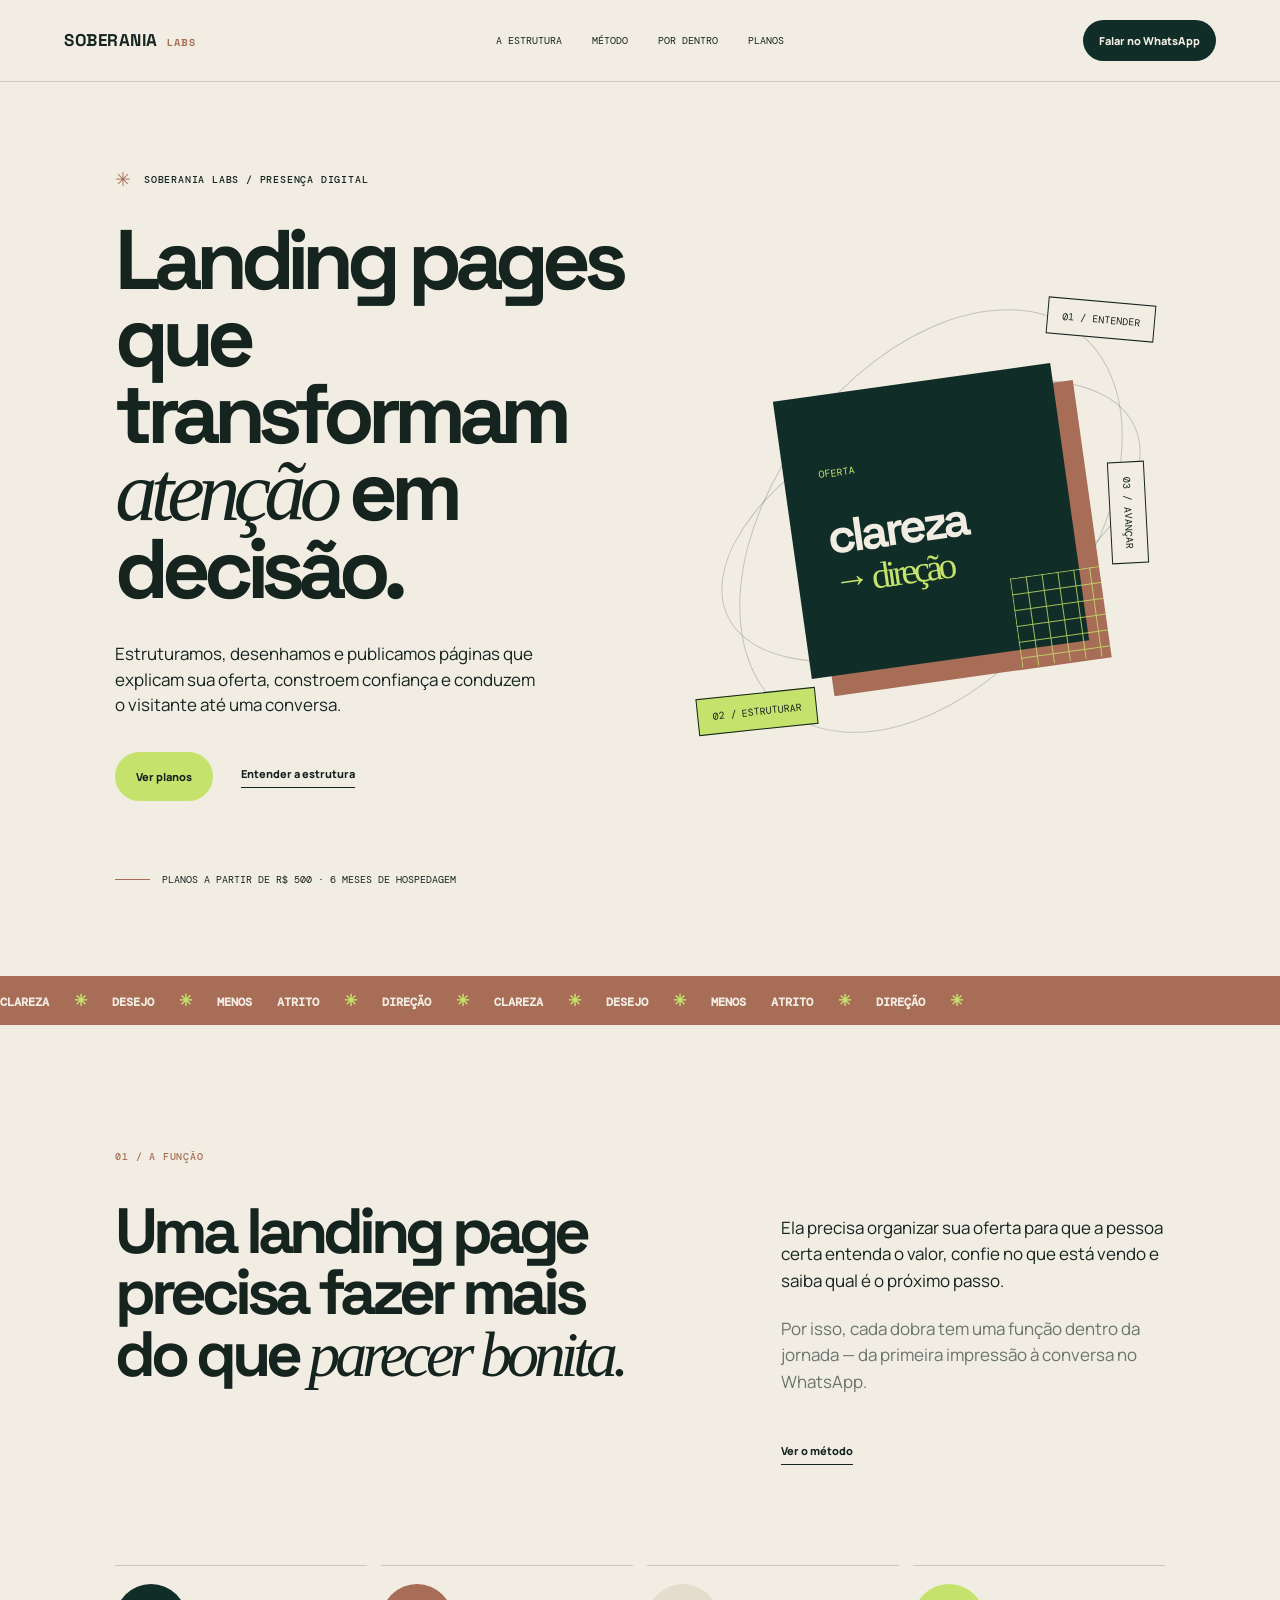
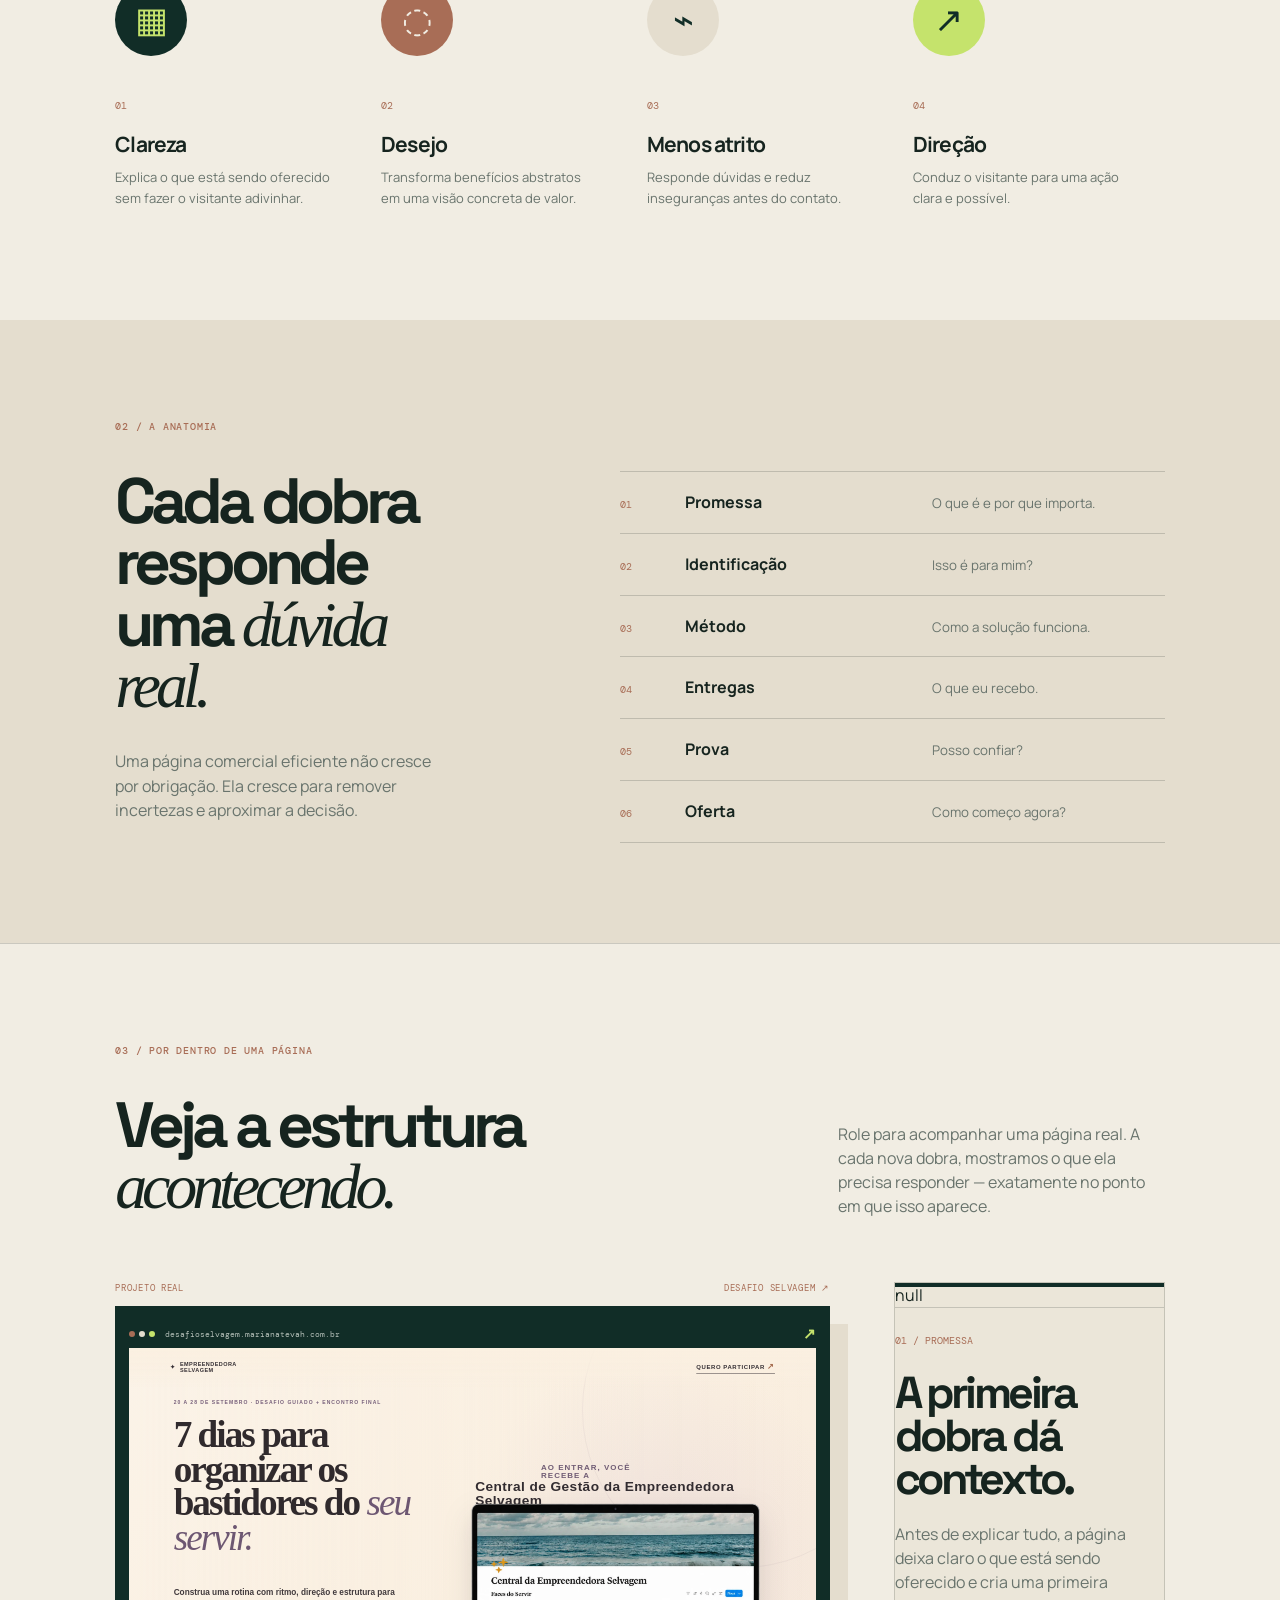
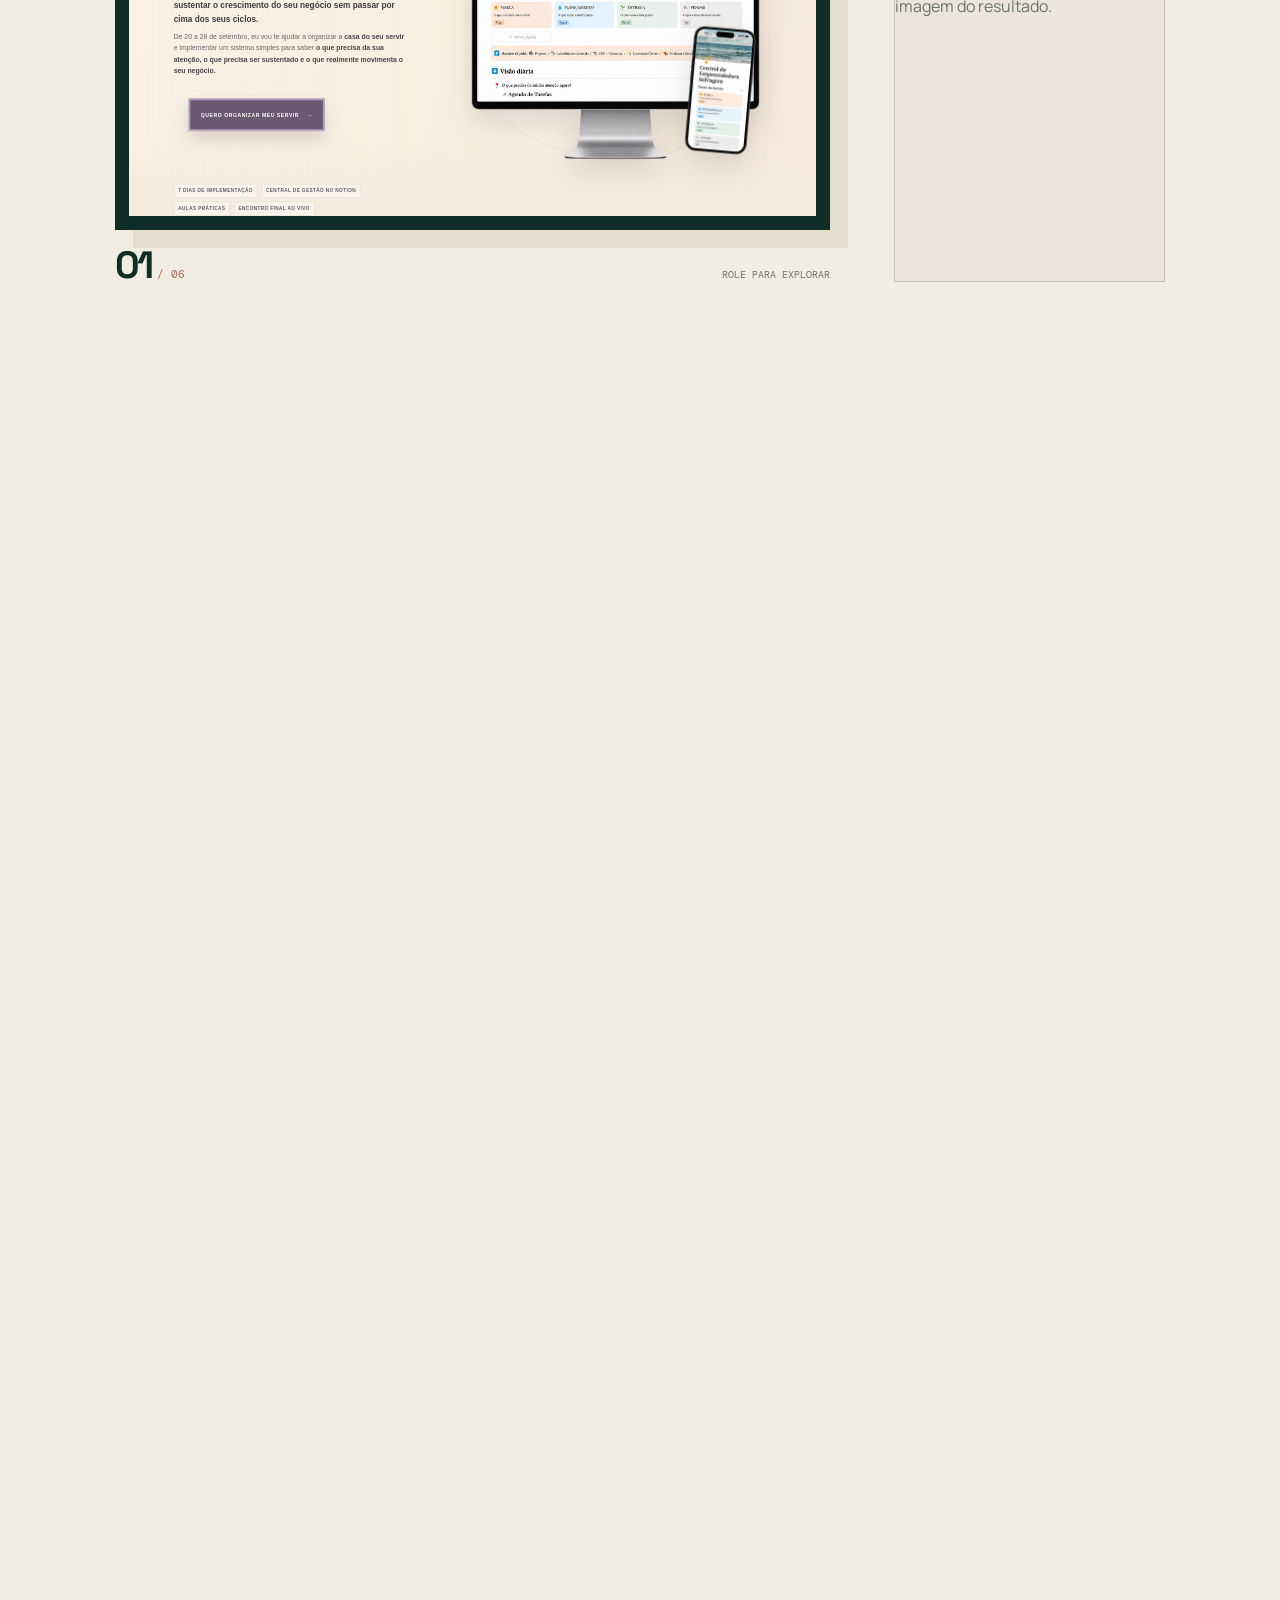
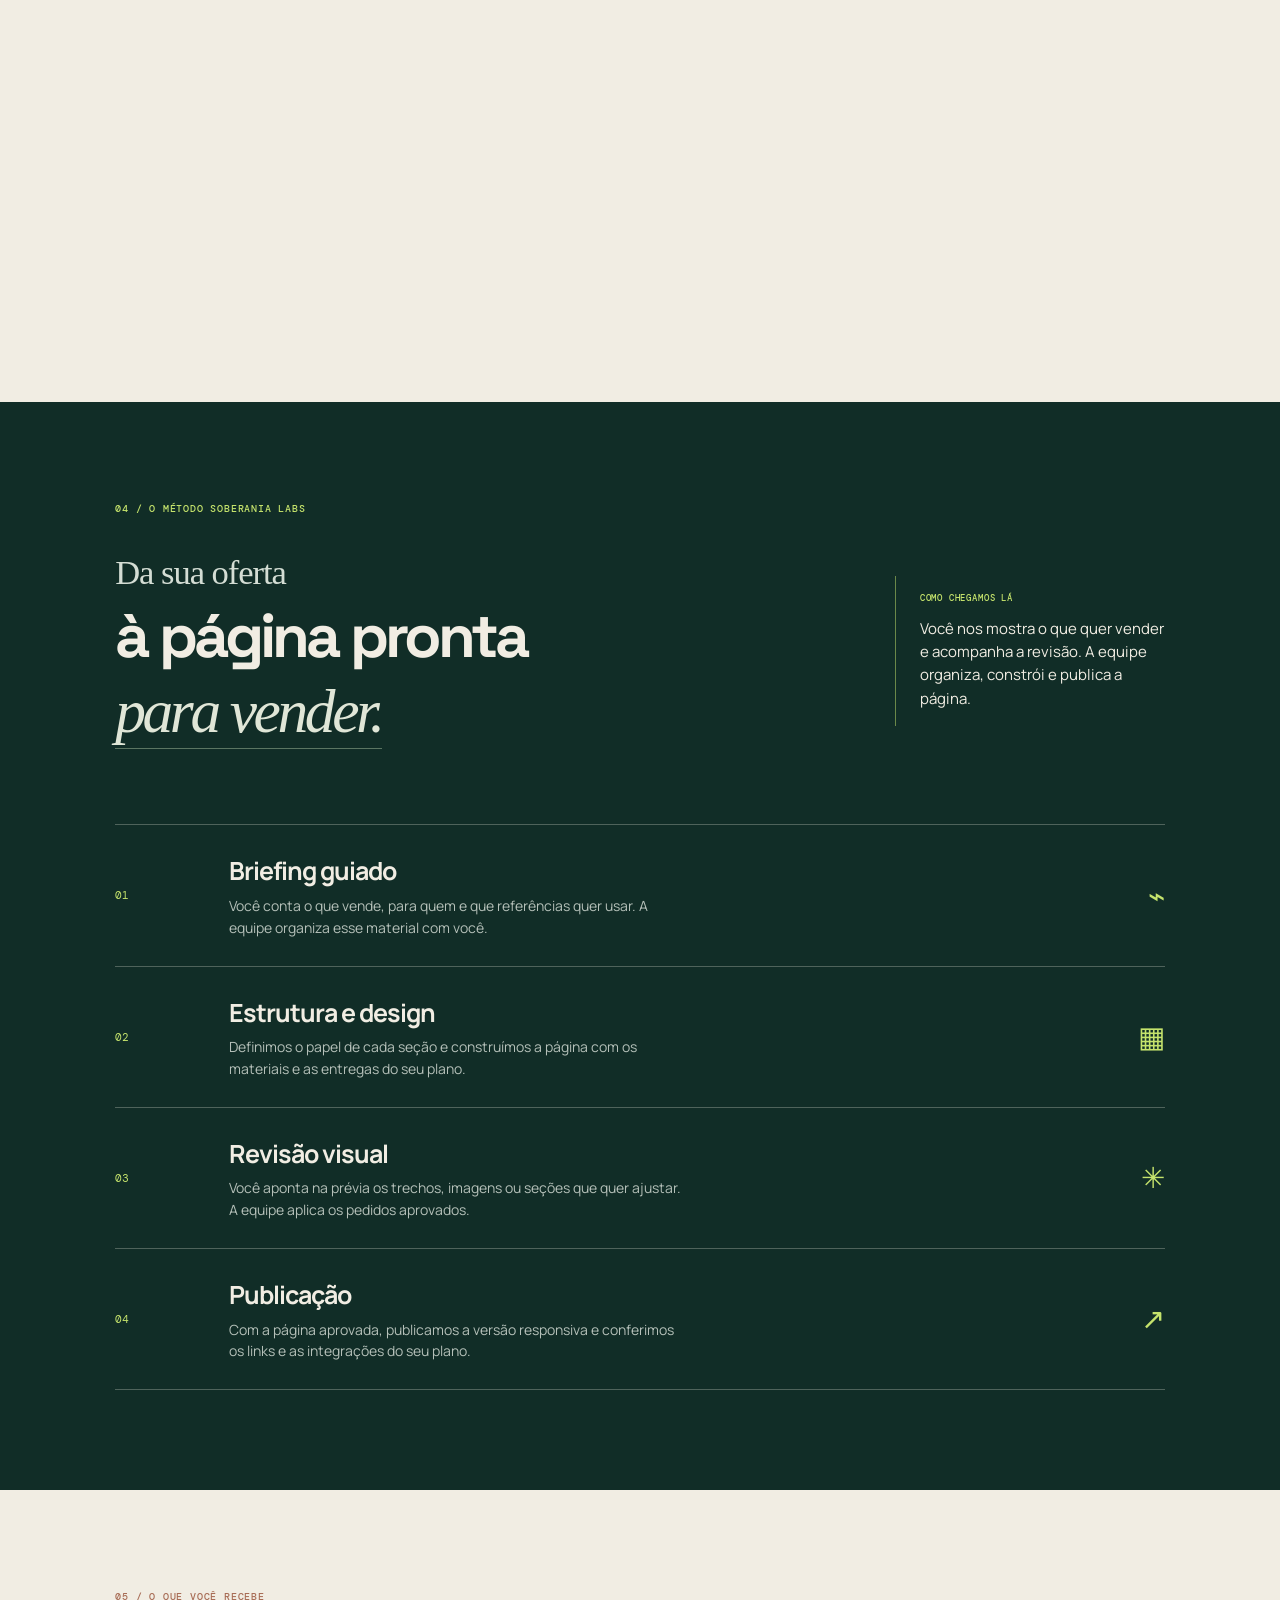
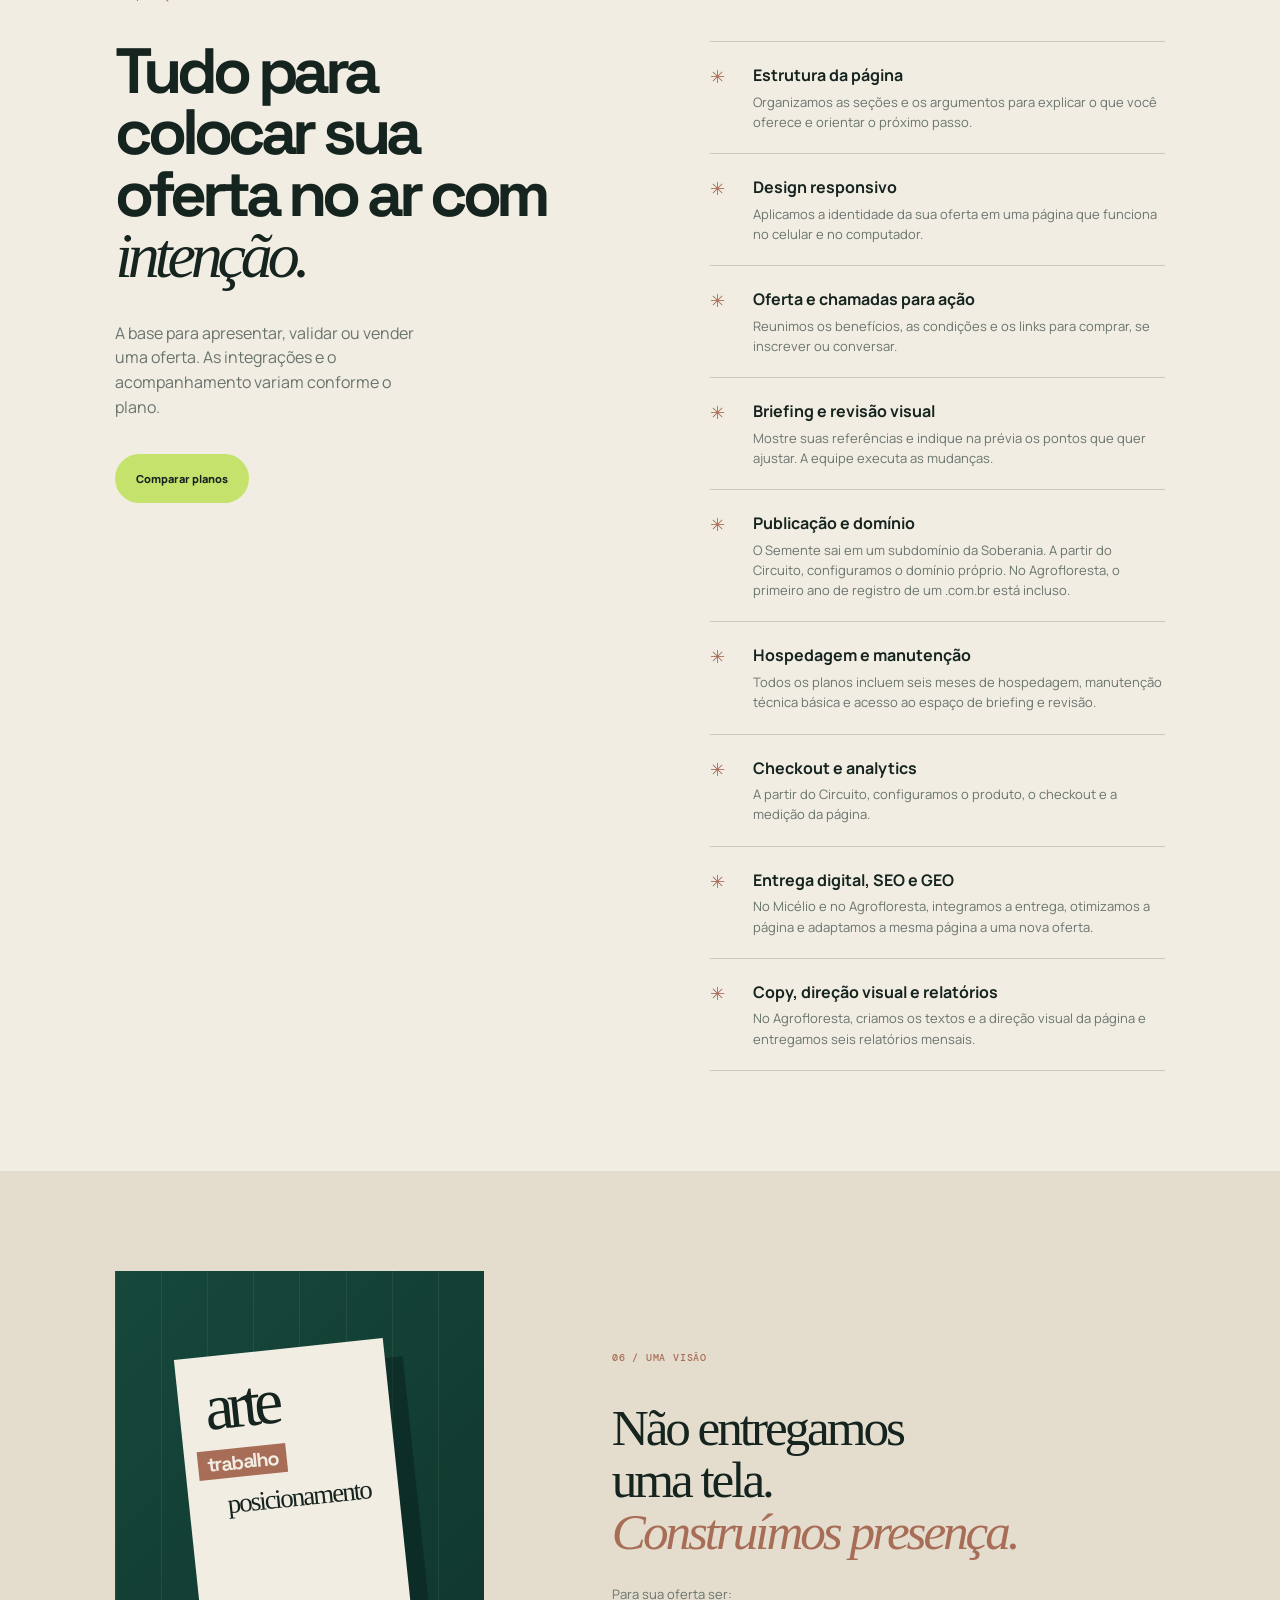
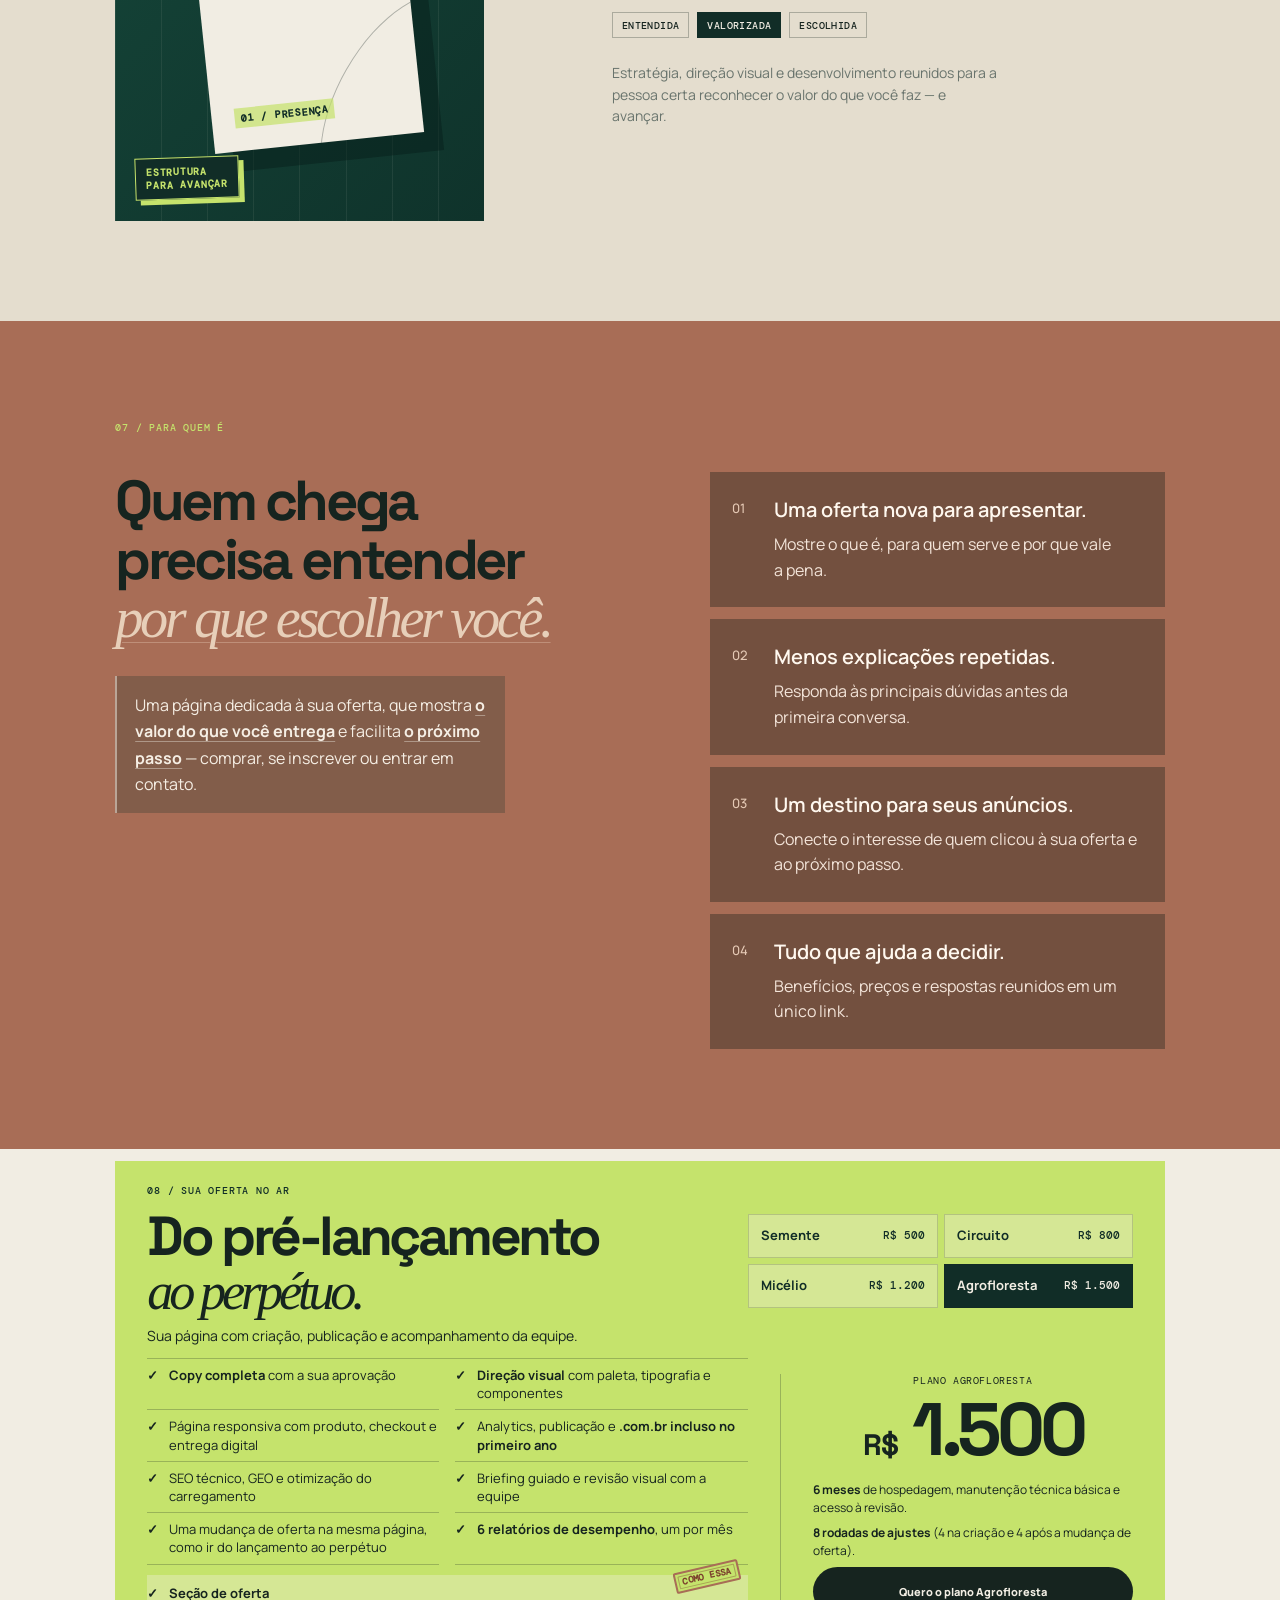
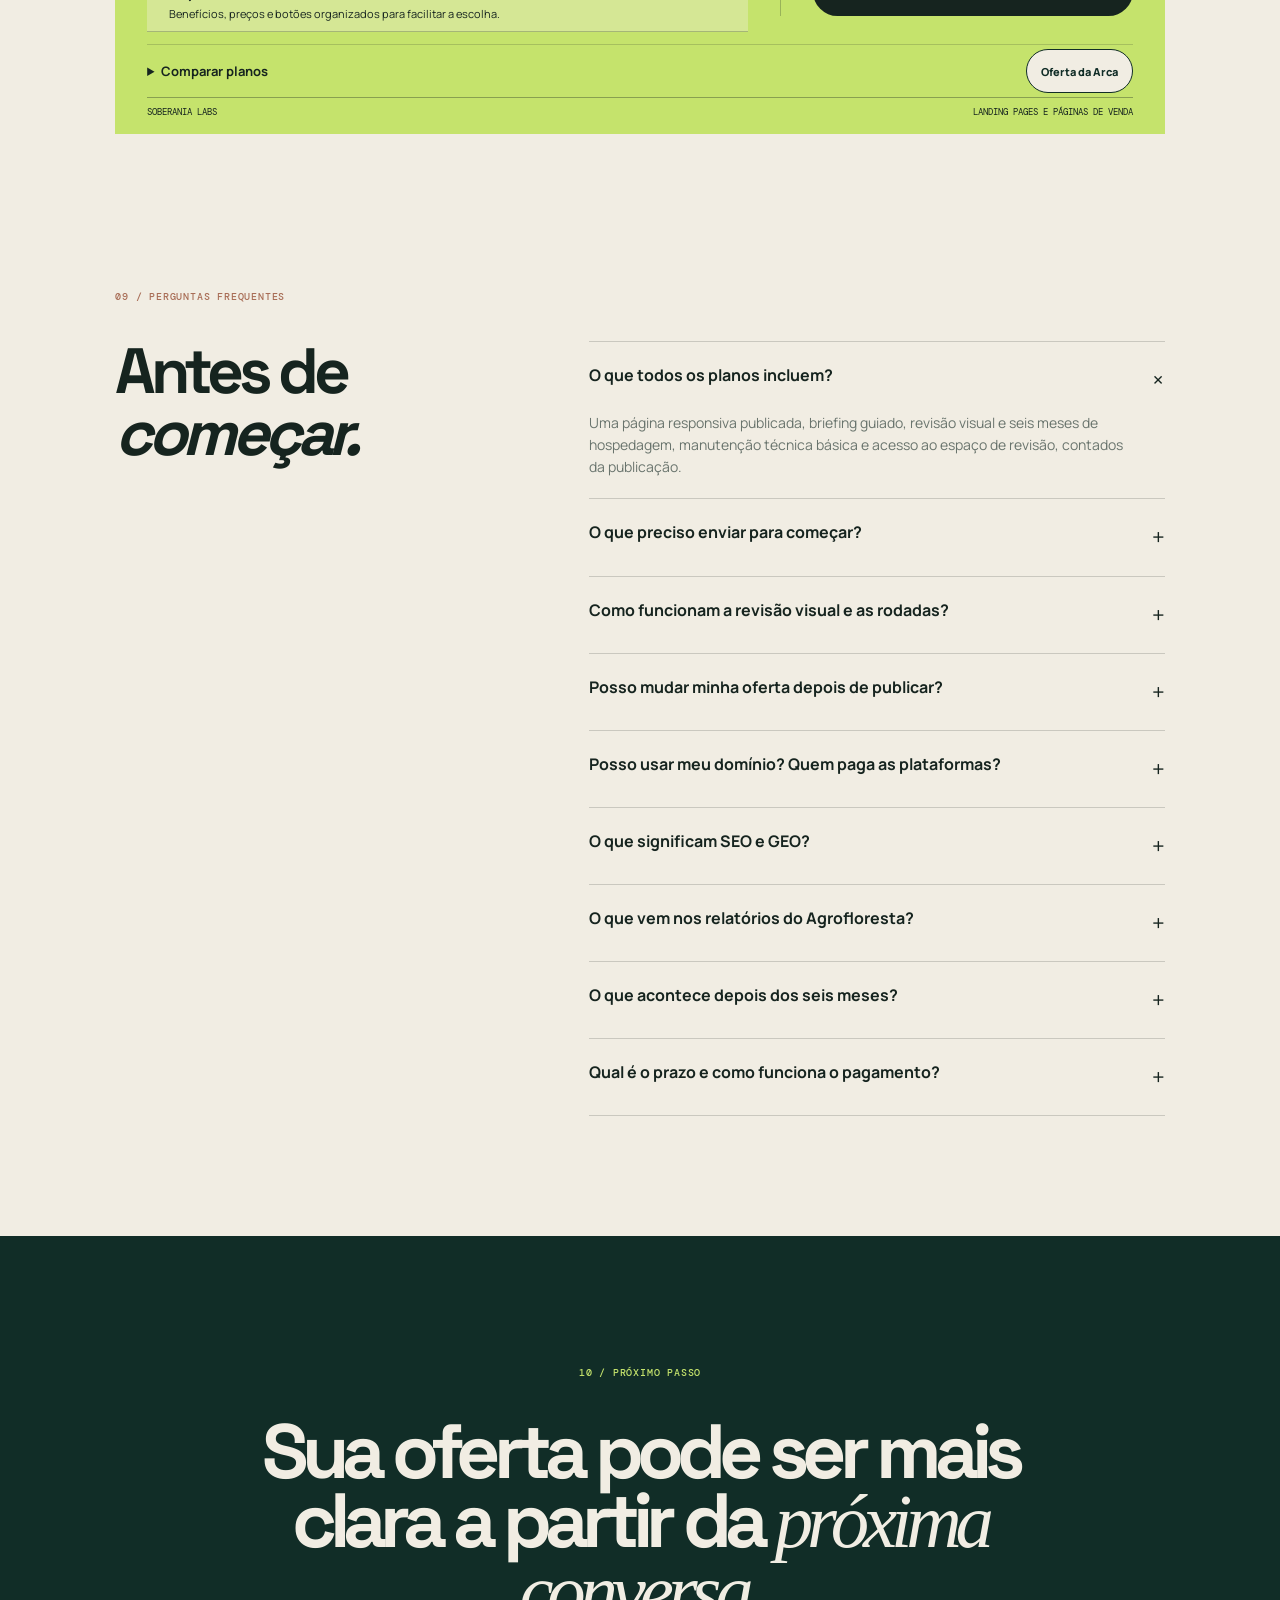
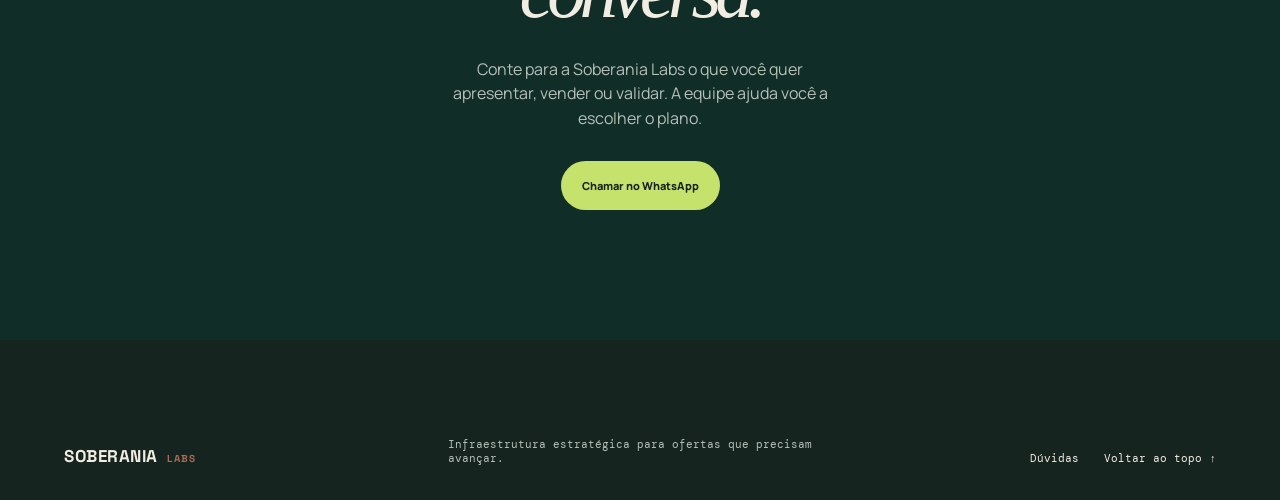
==== commit 3c28dc96: "Renomear os planos e ajustar o dominio incluso (#11)" ====
--- a/index.html
+++ b/index.html
@@ -10,7 +10,7 @@
     <link rel="preconnect" href="https://fonts.gstatic.com" crossorigin />
     <link href="https://fonts.googleapis.com/css2?family=DM+Mono:wght@400;500&family=Manrope:wght@400;500;600;700;800&family=Space+Grotesk:wght@500;600;700&display=swap" rel="stylesheet" />
     <link rel="stylesheet" href="styles.css" />
-    <link rel="stylesheet" href="soberania-labs-integrada.css?v=planos-3" />
+    <link rel="stylesheet" href="soberania-labs-integrada.css?v=planos-5" />
   </head>
   <body data-whatsapp-number="554891558269" data-whatsapp-message="Olá! Quero conversar sobre os planos de landing page da Soberania Labs.">
     <header class="site-header">
@@ -57,11 +57,11 @@
             <div><span aria-hidden="true">✳</span><h3>Design responsivo</h3><p>Aplicamos a identidade da sua oferta em uma página que funciona no celular e no computador.</p></div>
             <div><span aria-hidden="true">✳</span><h3>Oferta e chamadas para ação</h3><p>Reunimos os benefícios, as condições e os links para comprar, se inscrever ou conversar.</p></div>
             <div><span aria-hidden="true">✳</span><h3>Briefing e revisão visual</h3><p>Mostre suas referências e indique na prévia os pontos que quer ajustar. A equipe executa as mudanças.</p></div>
-            <div><span aria-hidden="true">✳</span><h3>Publicação e domínio</h3><p>O Essencial sai em um subdomínio da Soberania. A partir do Comercial, configuramos o domínio próprio.</p></div>
+            <div><span aria-hidden="true">✳</span><h3>Publicação e domínio</h3><p>O Semente sai em um subdomínio da Soberania. A partir do Circuito, configuramos o domínio próprio. No Agrofloresta, o primeiro ano de registro de um .com.br está incluso.</p></div>
             <div><span aria-hidden="true">✳</span><h3>Hospedagem e manutenção</h3><p>Todos os planos incluem seis meses de hospedagem, manutenção técnica básica e acesso ao espaço de briefing e revisão.</p></div>
-            <div><span aria-hidden="true">✳</span><h3>Checkout e analytics</h3><p>A partir do Comercial, configuramos o produto, o checkout e a medição da página.</p></div>
-            <div><span aria-hidden="true">✳</span><h3>Entrega digital, SEO e GEO</h3><p>No Performance e no Estratégico, integramos a entrega, otimizamos a página e adaptamos a mesma página a uma nova oferta.</p></div>
-            <div><span aria-hidden="true">✳</span><h3>Copy, direção visual e relatórios</h3><p>No Estratégico, criamos os textos e a direção visual da página e entregamos seis relatórios mensais.</p></div>
+            <div><span aria-hidden="true">✳</span><h3>Checkout e analytics</h3><p>A partir do Circuito, configuramos o produto, o checkout e a medição da página.</p></div>
+            <div><span aria-hidden="true">✳</span><h3>Entrega digital, SEO e GEO</h3><p>No Micélio e no Agrofloresta, integramos a entrega, otimizamos a página e adaptamos a mesma página a uma nova oferta.</p></div>
+            <div><span aria-hidden="true">✳</span><h3>Copy, direção visual e relatórios</h3><p>No Agrofloresta, criamos os textos e a direção visual da página e entregamos seis relatórios mensais.</p></div>
           </div>
         </div>
       </section>
@@ -73,14 +73,14 @@
         <div class="offer-card">
           <div class="section-kicker">08 / sua oferta no ar</div>
           <div class="offer-plan-tablist" role="tablist" aria-label="Escolher plano" hidden>
-            <button type="button" role="tab" id="oferta-aba-essencial" aria-controls="oferta-essencial" aria-selected="false"><strong>Essencial</strong><span>R$ 500</span></button>
-            <button type="button" role="tab" id="oferta-aba-comercial" aria-controls="oferta-comercial" aria-selected="false"><strong>Comercial</strong><span>R$ 800</span></button>
-            <button type="button" role="tab" id="oferta-aba-performance" aria-controls="oferta-performance" aria-selected="false"><strong>Performance</strong><span>R$ 1.200</span></button>
-            <button type="button" role="tab" id="oferta-aba-estrategico" aria-controls="oferta-estrategico" aria-selected="true"><strong>Estratégico</strong><span>R$ 1.500</span></button>
-          </div>
-          <section class="offer-plan-panel" id="oferta-essencial" aria-labelledby="oferta-titulo-essencial">
+            <button type="button" role="tab" id="oferta-aba-semente" aria-controls="oferta-semente" aria-selected="false"><strong>Semente</strong><span>R$ 500</span></button>
+            <button type="button" role="tab" id="oferta-aba-circuito" aria-controls="oferta-circuito" aria-selected="false"><strong>Circuito</strong><span>R$ 800</span></button>
+            <button type="button" role="tab" id="oferta-aba-micelio" aria-controls="oferta-micelio" aria-selected="false"><strong>Micélio</strong><span>R$ 1.200</span></button>
+            <button type="button" role="tab" id="oferta-aba-agrofloresta" aria-controls="oferta-agrofloresta" aria-selected="true"><strong>Agrofloresta</strong><span>R$ 1.500</span></button>
+          </div>
+          <section class="offer-plan-panel" id="oferta-semente" aria-labelledby="oferta-titulo-semente">
             <div class="offer-plan-heading">
-              <h2 id="oferta-titulo-essencial">Sua oferta<br /><em>pronta para apresentar.</em></h2>
+              <h2 id="oferta-titulo-semente">Sua oferta<br /><em>pronta para apresentar.</em></h2>
               <p>Para publicar sua oferta com os textos e materiais que você já tem.</p>
             </div>
             <div class="offer-content">
@@ -104,17 +104,17 @@
                 </ul>
               </div>
               <div class="offer-purchase">
-                <span class="offer-price-label">Plano Essencial</span>
+                <span class="offer-price-label">Plano Semente</span>
                 <div class="offer-price"><span>R$</span> 500</div>
                 <p class="offer-support"><strong>6 meses</strong> de hospedagem, manutenção técnica básica e acesso à revisão.</p>
                 <p class="offer-support"><strong>2 rodadas de ajustes</strong> antes da publicação.</p>
-                <a class="button button-dark" data-whatsapp data-whatsapp-message="Olá! Quero conversar sobre o plano Essencial de landing page por R$ 500." href="https://wa.me/554891558269?text=Ol%C3%A1%21%20Quero%20conversar%20sobre%20o%20plano%20Essencial%20de%20landing%20page%20por%20R%24%20500.">Quero o plano Essencial</a>
+                <a class="button button-dark" data-whatsapp data-whatsapp-message="Olá! Quero conversar sobre o plano Semente de landing page por R$ 500." href="https://wa.me/554891558269?text=Ol%C3%A1%21%20Quero%20conversar%20sobre%20o%20plano%20Semente%20de%20landing%20page%20por%20R%24%20500.">Quero o plano Semente</a>
               </div>
             </div>
           </section>
-          <section class="offer-plan-panel" id="oferta-comercial" aria-labelledby="oferta-titulo-comercial">
+          <section class="offer-plan-panel" id="oferta-circuito" aria-labelledby="oferta-titulo-circuito">
             <div class="offer-plan-heading">
-              <h2 id="oferta-titulo-comercial">Sua página<br /><em>pronta para vender.</em></h2>
+              <h2 id="oferta-titulo-circuito">Sua página<br /><em>pronta para vender.</em></h2>
               <p>Domínio próprio, checkout e métricas para começar a vender.</p>
             </div>
             <div class="offer-content">
@@ -138,17 +138,17 @@
                 </ul>
               </div>
               <div class="offer-purchase">
-                <span class="offer-price-label">Plano Comercial</span>
+                <span class="offer-price-label">Plano Circuito</span>
                 <div class="offer-price"><span>R$</span> 800</div>
                 <p class="offer-support"><strong>6 meses</strong> de hospedagem, manutenção técnica básica e acesso à revisão.</p>
                 <p class="offer-support"><strong>4 rodadas de ajustes</strong> antes da publicação.</p>
-                <a class="button button-dark" data-whatsapp data-whatsapp-message="Olá! Quero conversar sobre o plano Comercial de landing page por R$ 800." href="https://wa.me/554891558269?text=Ol%C3%A1%21%20Quero%20conversar%20sobre%20o%20plano%20Comercial%20de%20landing%20page%20por%20R%24%20800.">Quero o plano Comercial</a>
+                <a class="button button-dark" data-whatsapp data-whatsapp-message="Olá! Quero conversar sobre o plano Circuito de landing page por R$ 800." href="https://wa.me/554891558269?text=Ol%C3%A1%21%20Quero%20conversar%20sobre%20o%20plano%20Circuito%20de%20landing%20page%20por%20R%24%20800.">Quero o plano Circuito</a>
               </div>
             </div>
           </section>
-          <section class="offer-plan-panel" id="oferta-performance" aria-labelledby="oferta-titulo-performance">
+          <section class="offer-plan-panel" id="oferta-micelio" aria-labelledby="oferta-titulo-micelio">
             <div class="offer-plan-heading">
-              <h2 id="oferta-titulo-performance">Lance agora.<br /><em>Continue vendendo.</em></h2>
+              <h2 id="oferta-titulo-micelio">Lance agora.<br /><em>Continue vendendo.</em></h2>
               <p>Venda com entrega digital e adapte a página quando a oferta mudar.</p>
             </div>
             <div class="offer-content">
@@ -173,17 +173,17 @@
                 </ul>
               </div>
               <div class="offer-purchase">
-                <span class="offer-price-label">Plano Performance</span>
+                <span class="offer-price-label">Plano Micélio</span>
                 <div class="offer-price"><span>R$</span> 1.200</div>
                 <p class="offer-support"><strong>6 meses</strong> de hospedagem, manutenção técnica básica e acesso à revisão.</p>
                 <p class="offer-support"><strong>8 rodadas de ajustes</strong> (4 na criação e 4 após a mudança de oferta).</p>
-                <a class="button button-dark" data-whatsapp data-whatsapp-message="Olá! Quero conversar sobre o plano Performance de landing page por R$ 1.200." href="https://wa.me/554891558269?text=Ol%C3%A1%21%20Quero%20conversar%20sobre%20o%20plano%20Performance%20de%20landing%20page%20por%20R%24%201.200.">Quero o plano Performance</a>
+                <a class="button button-dark" data-whatsapp data-whatsapp-message="Olá! Quero conversar sobre o plano Micélio de landing page por R$ 1.200." href="https://wa.me/554891558269?text=Ol%C3%A1%21%20Quero%20conversar%20sobre%20o%20plano%20Mic%C3%A9lio%20de%20landing%20page%20por%20R%24%201.200.">Quero o plano Micélio</a>
               </div>
             </div>
           </section>
-          <section class="offer-plan-panel" id="oferta-estrategico" aria-labelledby="oferta-titulo-estrategico">
+          <section class="offer-plan-panel" id="oferta-agrofloresta" aria-labelledby="oferta-titulo-agrofloresta">
             <div class="offer-plan-heading">
-              <h2 id="oferta-titulo-estrategico">Do pré-lançamento<br /><em>ao perpétuo.</em></h2>
+              <h2 id="oferta-titulo-agrofloresta">Do pré-lançamento<br /><em>ao perpétuo.</em></h2>
               <p>Sua página com criação, publicação e acompanhamento da equipe.</p>
             </div>
             <div class="offer-content">
@@ -194,7 +194,7 @@
                     <li><strong>Copy completa</strong> com a sua aprovação</li>
                     <li><strong>Direção visual</strong> com paleta, tipografia e componentes</li>
                     <li>Página responsiva com produto, checkout e entrega digital</li>
-                    <li>Analytics, publicação e configuração de domínio</li>
+                    <li>Analytics, publicação e <strong>.com.br incluso no primeiro ano</strong></li>
                     <li>SEO técnico, GEO e otimização do carregamento</li>
                     <li>Briefing guiado e revisão visual com a equipe</li>
                     <li>Uma mudança de oferta na mesma página, como ir do lançamento ao perpétuo</li>
@@ -210,31 +210,80 @@
                 </ul>
               </div>
               <div class="offer-purchase">
-                <span class="offer-price-label">Plano Estratégico</span>
+                <span class="offer-price-label">Plano Agrofloresta</span>
                 <div class="offer-price"><span>R$</span> 1.500</div>
                 <p class="offer-support"><strong>6 meses</strong> de hospedagem, manutenção técnica básica e acesso à revisão.</p>
                 <p class="offer-support"><strong>8 rodadas de ajustes</strong> (4 na criação e 4 após a mudança de oferta).</p>
-                <a class="button button-dark" data-whatsapp data-whatsapp-message="Olá! Quero conversar sobre o plano Estratégico de landing page por R$ 1.500." href="https://wa.me/554891558269?text=Ol%C3%A1%21%20Quero%20conversar%20sobre%20o%20plano%20Estrat%C3%A9gico%20de%20landing%20page%20por%20R%24%201.500.">Quero o plano Estratégico</a>
+                <a class="button button-dark" data-whatsapp data-whatsapp-message="Olá! Quero conversar sobre o plano Agrofloresta de landing page por R$ 1.500." href="https://wa.me/554891558269?text=Ol%C3%A1%21%20Quero%20conversar%20sobre%20o%20plano%20Agrofloresta%20de%20landing%20page%20por%20R%24%201.500.">Quero o plano Agrofloresta</a>
               </div>
             </div>
           </section>
           <div class="offer-secondary">
             <details class="offer-comparison">
               <summary>Comparar planos</summary>
-              <p class="offer-plans-terms">Registro e renovação do domínio próprio e taxas de plataformas externas ficam por conta do cliente.</p>
+              <p class="offer-plans-terms">A tabela mostra as condições gerais. Na Arca, o primeiro ano de registro de um .com.br está incluso a partir do Circuito. Renovações de domínio e taxas de plataformas externas são cobradas à parte.</p>
               <div class="offer-table-scroll" role="region" aria-label="Tabela comparativa dos planos" tabindex="0">
                 <table>
                   <thead>
-                    <tr><th scope="col">Entrega</th><th scope="col">Essencial</th><th scope="col">Comercial</th><th scope="col">Performance</th><th scope="col">Estratégico</th></tr>
+                    <tr><th scope="col">Entrega</th><th scope="col">Semente</th><th scope="col">Circuito</th><th scope="col">Micélio</th><th scope="col">Agrofloresta</th></tr>
                   </thead>
                   <tbody>
-                    <tr><th scope="row">Página responsiva, briefing e revisão visual</th><td>Sim</td><td>Sim</td><td>Sim</td><td>Sim</td></tr>
-                    <tr><th scope="row">Rodadas de ajustes</th><td>2</td><td>4</td><td>4 + 4</td><td>4 + 4</td></tr>
-                    <tr><th scope="row">Produto, checkout, analytics e configuração de domínio</th><td>Não</td><td>Sim</td><td>Sim</td><td>Sim</td></tr>
-                    <tr><th scope="row">Entrega digital, SEO, GEO e desempenho</th><td>Não</td><td>Não</td><td>Sim</td><td>Sim</td></tr>
-                    <tr><th scope="row">Mudança de oferta na mesma página</th><td>Não</td><td>Não</td><td>1</td><td>1</td></tr>
-                    <tr><th scope="row">Copy e direção visual criadas pela equipe</th><td>Não</td><td>Não</td><td>Não</td><td>Sim</td></tr>
-                    <tr><th scope="row">Relatórios mensais</th><td>Não</td><td>Não</td><td>Não</td><td>6</td></tr>
+                    <tr>
+                      <th scope="row">Página responsiva, briefing e revisão visual</th>
+                      <td><span class="offer-feature-yes" role="img" aria-label="Incluído">✓</span></td>
+                      <td><span class="offer-feature-yes" role="img" aria-label="Incluído">✓</span></td>
+                      <td><span class="offer-feature-yes" role="img" aria-label="Incluído">✓</span></td>
+                      <td><span class="offer-feature-yes" role="img" aria-label="Incluído">✓</span></td>
+                    </tr>
+                    <tr>
+                      <th scope="row">Rodadas de ajustes</th>
+                      <td>2</td>
+                      <td>4</td>
+                      <td>4 + 4</td>
+                      <td>4 + 4</td>
+                    </tr>
+                    <tr>
+                      <th scope="row">Produto, checkout, analytics e configuração de domínio</th>
+                      <td><span class="offer-feature-no" role="img" aria-label="Não incluído">×</span></td>
+                      <td><span class="offer-feature-yes" role="img" aria-label="Incluído">✓</span></td>
+                      <td><span class="offer-feature-yes" role="img" aria-label="Incluído">✓</span></td>
+                      <td><span class="offer-feature-yes" role="img" aria-label="Incluído">✓</span></td>
+                    </tr>
+                    <tr>
+                      <th scope="row">Primeiro ano de registro .com.br</th>
+                      <td><span class="offer-feature-no" role="img" aria-label="Não incluído">×</span></td>
+                      <td><span class="offer-feature-no" role="img" aria-label="Não incluído">×</span></td>
+                      <td><span class="offer-feature-no" role="img" aria-label="Não incluído">×</span></td>
+                      <td><span class="offer-feature-yes" role="img" aria-label="Incluído">✓</span></td>
+                    </tr>
+                    <tr>
+                      <th scope="row">Entrega digital, SEO, GEO e desempenho</th>
+                      <td><span class="offer-feature-no" role="img" aria-label="Não incluído">×</span></td>
+                      <td><span class="offer-feature-no" role="img" aria-label="Não incluído">×</span></td>
+                      <td><span class="offer-feature-yes" role="img" aria-label="Incluído">✓</span></td>
+                      <td><span class="offer-feature-yes" role="img" aria-label="Incluído">✓</span></td>
+                    </tr>
+                    <tr>
+                      <th scope="row">Mudança de oferta na mesma página</th>
+                      <td><span class="offer-feature-no" role="img" aria-label="Não incluído">×</span></td>
+                      <td><span class="offer-feature-no" role="img" aria-label="Não incluído">×</span></td>
+                      <td>1</td>
+                      <td>1</td>
+                    </tr>
+                    <tr>
+                      <th scope="row">Copy e direção visual criadas pela equipe</th>
+                      <td><span class="offer-feature-no" role="img" aria-label="Não incluído">×</span></td>
+                      <td><span class="offer-feature-no" role="img" aria-label="Não incluído">×</span></td>
+                      <td><span class="offer-feature-no" role="img" aria-label="Não incluído">×</span></td>
+                      <td><span class="offer-feature-yes" role="img" aria-label="Incluído">✓</span></td>
+                    </tr>
+                    <tr>
+                      <th scope="row">Relatórios mensais</th>
+                      <td><span class="offer-feature-no" role="img" aria-label="Não incluído">×</span></td>
+                      <td><span class="offer-feature-no" role="img" aria-label="Não incluído">×</span></td>
+                      <td><span class="offer-feature-no" role="img" aria-label="Não incluído">×</span></td>
+                      <td>6</td>
+                    </tr>
                   </tbody>
                 </table>
               </div>
@@ -256,26 +305,26 @@
             </details>
             <details>
               <summary>O que preciso enviar para começar?<span aria-hidden="true">+</span></summary>
-              <p>Preencha o briefing com as informações da oferta, seu público e referências. No Essencial, Comercial e Performance, envie também os textos, as imagens e a identidade visual. No Estratégico, a equipe cria os textos e a direção visual da página a partir do briefing e dos materiais disponíveis.</p>
+              <p>Preencha o briefing com as informações da oferta, seu público e referências. No Semente, Circuito e Micélio, envie também os textos, as imagens e a identidade visual. No Agrofloresta, a equipe cria os textos e a direção visual da página a partir do briefing e dos materiais disponíveis.</p>
             </details>
             <details>
               <summary>Como funcionam a revisão visual e as rodadas?<span aria-hidden="true">+</span></summary>
-              <p>Você indica na prévia os trechos, imagens ou seções que quer ajustar. Uma rodada reúne os pedidos de ajuste em uma lista para a equipe. São duas rodadas no Essencial e quatro no Comercial. No Performance e no Estratégico, são quatro na construção e quatro após a mudança de oferta.</p>
+              <p>Você indica na prévia os trechos, imagens ou seções que quer ajustar. Uma rodada reúne os pedidos de ajuste em uma lista para a equipe. São duas rodadas no Semente e quatro no Circuito. No Micélio e no Agrofloresta, são quatro na construção e quatro após a mudança de oferta.</p>
             </details>
             <details>
               <summary>Posso mudar minha oferta depois de publicar?<span aria-hidden="true">+</span></summary>
-              <p>O Performance e o Estratégico incluem uma mudança maior na mesma página, como passar de lançamento para venda contínua ou trocar a promoção pela oferta regular. Uma segunda página ou um novo projeto é orçado à parte.</p>
+              <p>O Micélio e o Agrofloresta incluem uma mudança maior na mesma página, como passar de lançamento para venda contínua ou trocar a promoção pela oferta regular. Uma segunda página ou um novo projeto é orçado à parte.</p>
             </details>
             <details>
               <summary>Posso usar meu domínio? Quem paga as plataformas?<span aria-hidden="true">+</span></summary>
-              <p>A partir do Comercial, configuramos o domínio próprio. Registro e renovação do domínio, além de mensalidades e taxas de checkout ou plataforma de cursos, ficam por conta do cliente. O Essencial é publicado em um subdomínio Soberania.</p>
+              <p>O Semente é publicado em um subdomínio Soberania. A partir do Circuito, a configuração do domínio próprio faz parte do plano. Nos planos gerais, só o Agrofloresta inclui o primeiro ano de registro de um .com.br disponível. Para integrantes da Arca Astrológica, esse benefício começa no Circuito. Quando o registro estiver incluso, você paga a renovação. Taxas de checkout ou da plataforma de cursos ficam por conta do cliente.</p>
             </details>
             <details>
               <summary>O que significam SEO e GEO?<span aria-hidden="true">+</span></summary>
-              <p>No Performance e no Estratégico, estruturamos a página para facilitar a leitura por buscadores e sistemas de IA. O serviço inclui otimização técnica e de carregamento, sem garantia de posição em buscas, citações ou volume de vendas.</p>
-            </details>
-            <details>
-              <summary>O que vem nos relatórios do Estratégico?<span aria-hidden="true">+</span></summary>
+              <p>No Micélio e no Agrofloresta, estruturamos a página para facilitar a leitura por buscadores e sistemas de IA. O serviço inclui otimização técnica e de carregamento, sem garantia de posição em buscas, citações ou volume de vendas.</p>
+            </details>
+            <details>
+              <summary>O que vem nos relatórios do Agrofloresta?<span aria-hidden="true">+</span></summary>
               <p>Você recebe um relatório por mês durante seis meses. Ele pode trazer visitas, origens e cliques. Vendas e taxas de conversão entram quando o checkout disponibiliza esses dados.</p>
             </details>
             <details>
@@ -291,7 +340,35 @@
       </section>
       <section class="final-cta section-pad" id="contato"><div class="final-cta-inner"><div class="section-kicker">10 / próximo passo</div><h2>Sua oferta pode ser mais clara a partir da <em>próxima conversa.</em></h2><p>Conte para a Soberania Labs o que você quer apresentar, vender ou validar. A equipe ajuda você a escolher o plano.</p><a class="button button-accent" data-whatsapp href="https://wa.me/554891558269">Chamar no WhatsApp</a></div></section>
     </main>
-    <dialog class="community-modal" id="community-offer" aria-labelledby="community-offer-title"><button class="community-close" type="button" data-community-close aria-label="Fechar oferta da comunidade">×</button><span class="community-eyebrow">exclusivo para integrantes</span><h2 id="community-offer-title">Comunidade<br /><em>Arca Astrológica.</em></h2><p>Sua landing page do pré-lançamento ao perpétuo, com uma condição exclusiva para integrantes da comunidade.</p><ul><li>Copy completa: todos os textos construídos com aprovação da cliente</li><li>Design responsivo e domínio .com.br</li><li>Seção de oferta com preços, serviços e descontos</li><li>Tracking, preparação para anúncios e SEO + GEO</li><li>3 meses de manutenção e até 10 ajustes totais</li></ul><div class="community-condition"><span class="community-original">Valor para integrantes</span><div class="community-price"><span>R$</span> 847</div><strong>Em 12x sem juros</strong></div><a class="button button-dark" data-whatsapp data-whatsapp-message="Olá! Sou integrante da comunidade Arca Astrológica e quero a landing page por R$ 847 em 12x sem juros." href="https://wa.me/554891558269">Quero a oferta de R$ 847</a></dialog>
+    <dialog class="community-modal" id="community-offer" aria-labelledby="community-offer-title">
+      <button class="community-close" type="button" data-community-close aria-label="Fechar oferta da comunidade">×</button>
+      <span class="community-eyebrow">exclusivo para integrantes</span>
+      <h2 id="community-offer-title">Comunidade<br /><em>Arca Astrológica.</em></h2>
+      <p><strong>Domínio .com.br incluso a partir do Circuito.</strong> Micélio e Agrofloresta também têm 20% de desconto.</p>
+      <div class="community-plan-options">
+        <article class="community-condition community-condition-domain">
+          <div>
+            <h3>Circuito</h3>
+            <p class="community-original">Domínio incluso</p>
+            <div class="community-price"><span>R$</span> 800</div>
+          </div>
+          <a class="button button-dark" data-whatsapp data-whatsapp-message="Olá! Sou integrante da Arca Astrológica e quero conversar sobre o plano Circuito por R$ 800 com domínio incluso." href="https://wa.me/554891558269?text=Ol%C3%A1%21%20Sou%20integrante%20da%20Arca%20Astrol%C3%B3gica%20e%20quero%20conversar%20sobre%20o%20plano%20Circuito%20por%20R%24%20800%20com%20dom%C3%ADnio%20incluso.">Escolher Circuito</a>
+        </article>
+        <article class="community-condition">
+          <h3>Micélio</h3>
+          <p class="community-original">Valor geral <s>R$ 1.200</s></p>
+          <div class="community-price"><span>R$</span> 960</div>
+          <a class="button button-dark" data-whatsapp data-whatsapp-message="Olá! Sou integrante da Arca Astrológica e quero conversar sobre o plano Micélio por R$ 960 com domínio incluso." href="https://wa.me/554891558269?text=Ol%C3%A1%21%20Sou%20integrante%20da%20Arca%20Astrol%C3%B3gica%20e%20quero%20conversar%20sobre%20o%20plano%20Mic%C3%A9lio%20por%20R%24%20960%20com%20dom%C3%ADnio%20incluso.">Escolher Micélio</a>
+        </article>
+        <article class="community-condition">
+          <h3>Agrofloresta</h3>
+          <p class="community-original">Valor geral <s>R$ 1.500</s></p>
+          <div class="community-price"><span>R$</span> 1.200</div>
+          <a class="button button-dark" data-whatsapp data-whatsapp-message="Olá! Sou integrante da Arca Astrológica e quero conversar sobre o plano Agrofloresta por R$ 1.200 com domínio incluso." href="https://wa.me/554891558269?text=Ol%C3%A1%21%20Sou%20integrante%20da%20Arca%20Astrol%C3%B3gica%20e%20quero%20conversar%20sobre%20o%20plano%20Agrofloresta%20por%20R%24%201.200%20com%20dom%C3%ADnio%20incluso.">Escolher Agrofloresta</a>
+        </article>
+      </div>
+      <p class="community-domain-terms">O bônus cobre o primeiro ano de registro de um domínio .com.br disponível. A renovação fica por conta do cliente.</p>
+    </dialog>
     <footer class="site-footer"><div class="footer-brand">SOBERANIA <span>LABS</span></div><p>Infraestrutura estratégica para ofertas que precisam avançar.</p><div class="footer-links"><a href="#faq">Dúvidas</a><a href="#inicio">Voltar ao topo ↑</a></div></footer>
     <script src="script.js?v=51"></script>
     <script src="soberania-labs-integrada.js?v=40"></script>
--- a/soberania-labs-integrada.css
+++ b/soberania-labs-integrada.css
@@ -205,6 +205,42 @@
   text-align:center;
 }
 .offer-comparison th:first-child{text-align:start}
+.offer-feature-yes,.offer-feature-no{font-size:16px;font-weight:700}
+.offer-feature-yes{color:var(--forest)}
+.offer-feature-no{color:#703e30}
+.community-plan-options{
+  display:grid;
+  grid-template-columns:repeat(2,minmax(0,1fr));
+  gap:8px;
+  margin-block:14px 10px;
+}
+.community-plan-options .community-condition{margin:0;padding:12px 8px}
+.community-plan-options h3{margin:0 0 4px;font:700 16px/1.15 var(--display)}
+.community-plan-options .community-original{margin:0;font-size:11px}
+.community-plan-options .community-price{margin:4px 0;font-size:clamp(27px,8vw,40px);white-space:nowrap}
+.community-plan-options .button{
+  min-height:44px;
+  padding:6px;
+  justify-content:center;
+  text-align:center;
+}
+.community-plan-options .community-condition-domain{
+  display:grid;
+  grid-column:1/-1;
+  grid-template-columns:minmax(0,1fr) auto;
+  align-items:center;
+  gap:8px;
+  padding-inline:12px;
+  text-align:start;
+}
+.community-condition-domain .button{width:auto;margin:0}
+.community-domain-terms{margin:0}
+@media(max-width:420px){
+  .community-modal{padding:24px 18px 18px}
+  .community-modal h2{margin:18px 0 12px}
+  .community-plan-options{margin-block:12px 8px}
+  .community-plan-options .community-condition{padding-block:10px}
+}
 .offer-secondary .offer-community-action{
   width:auto;
   min-height:44px;
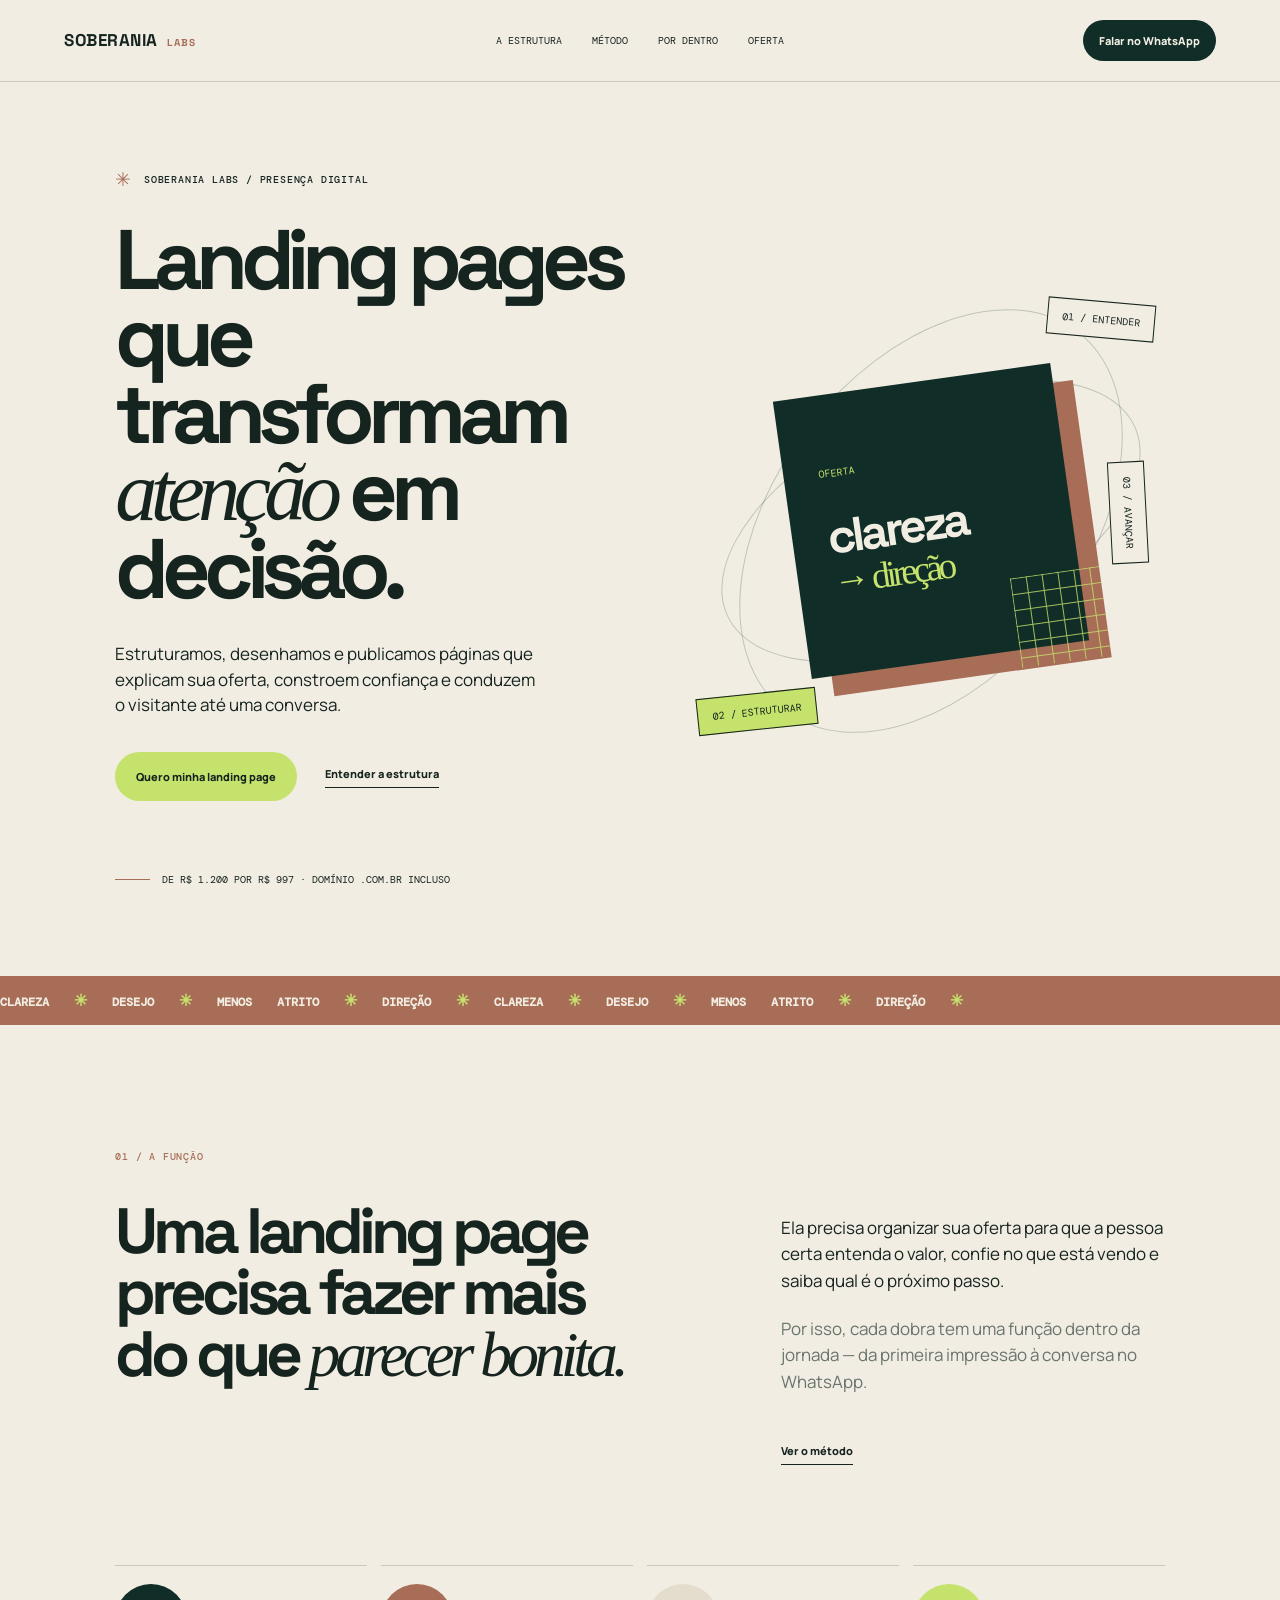
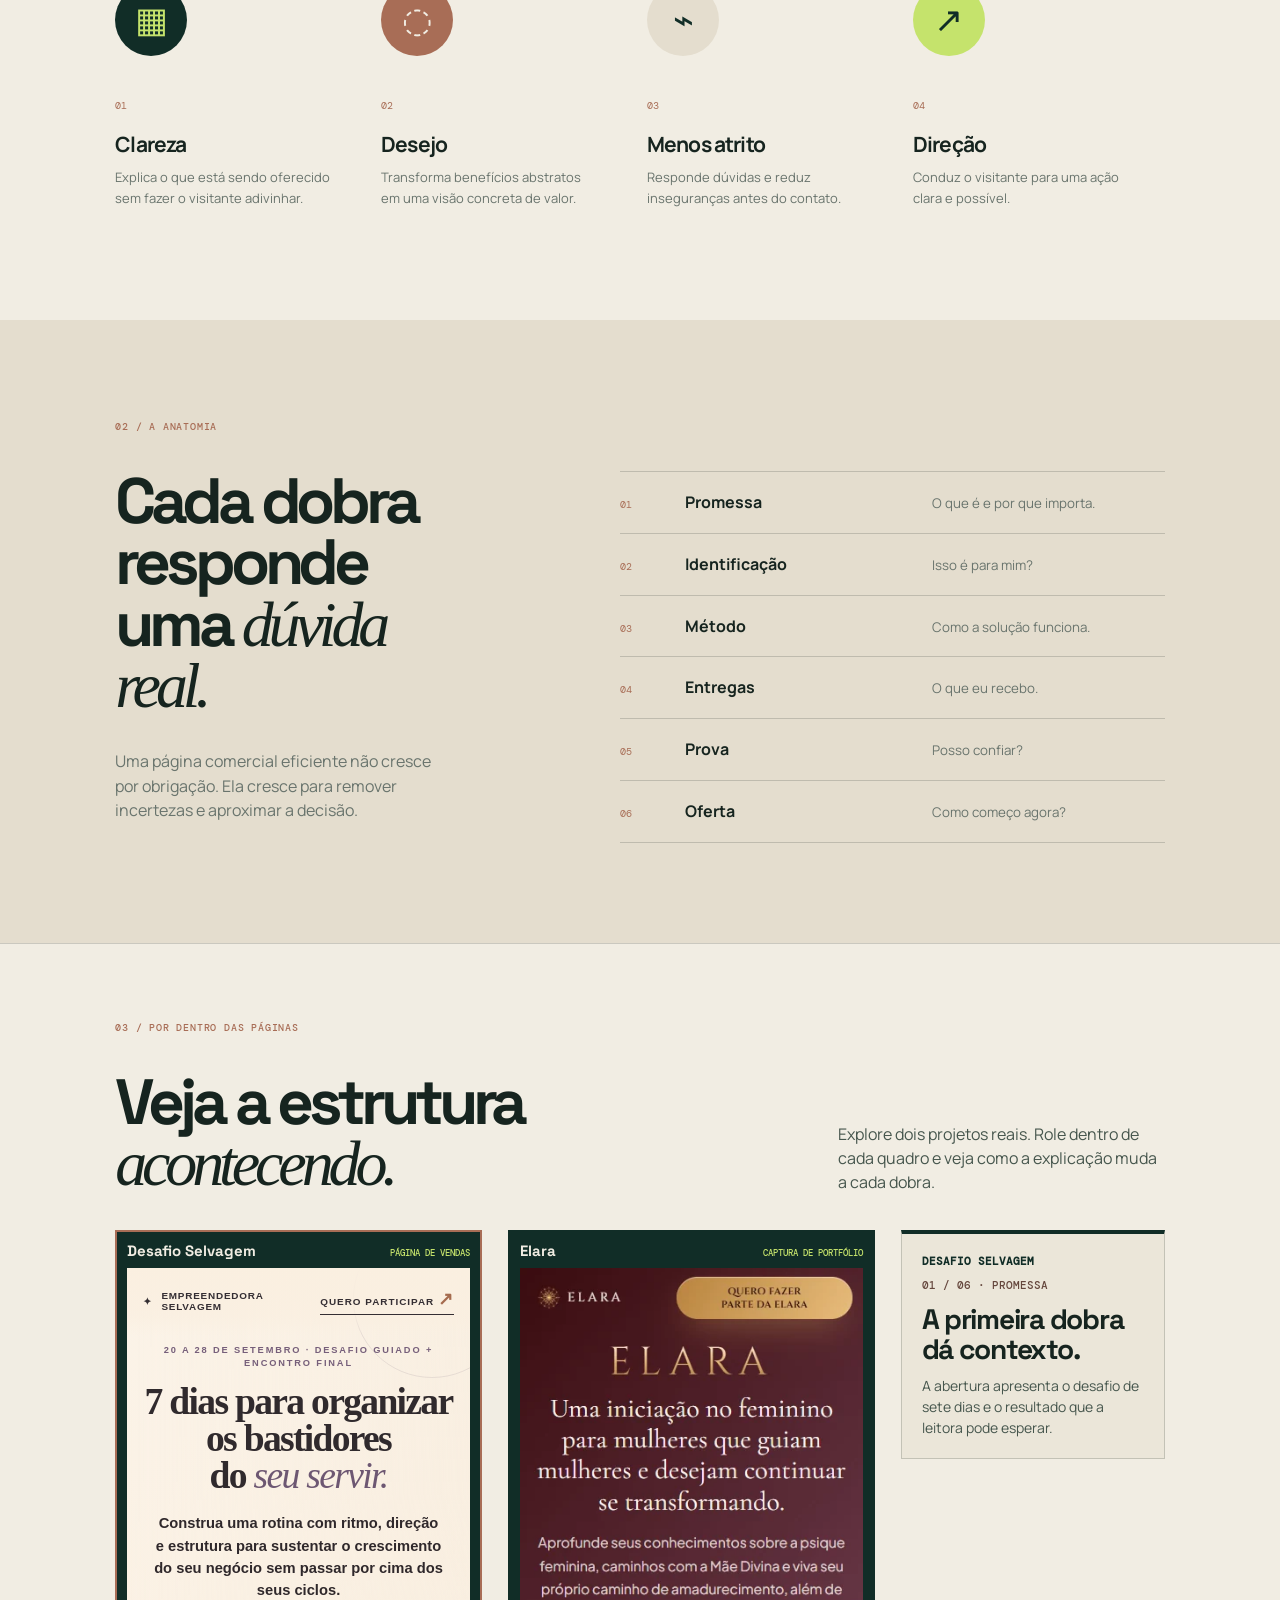
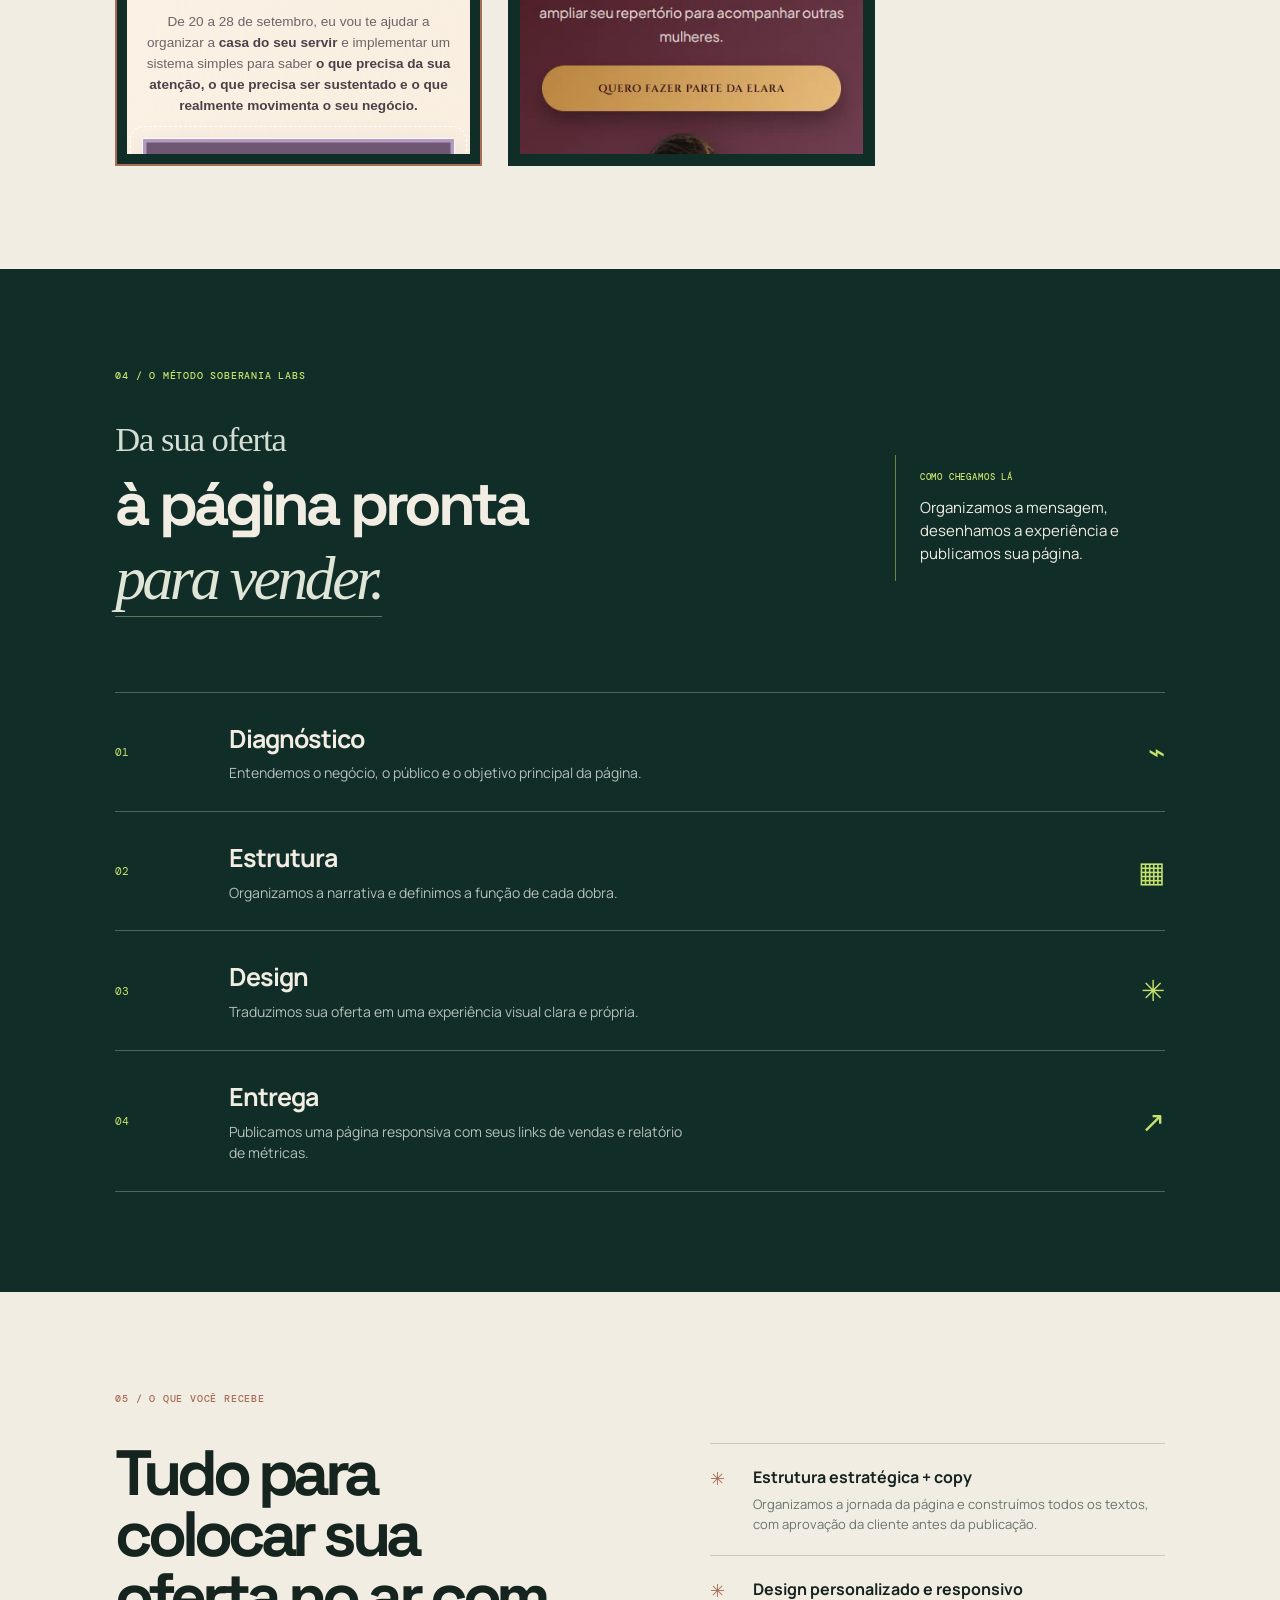
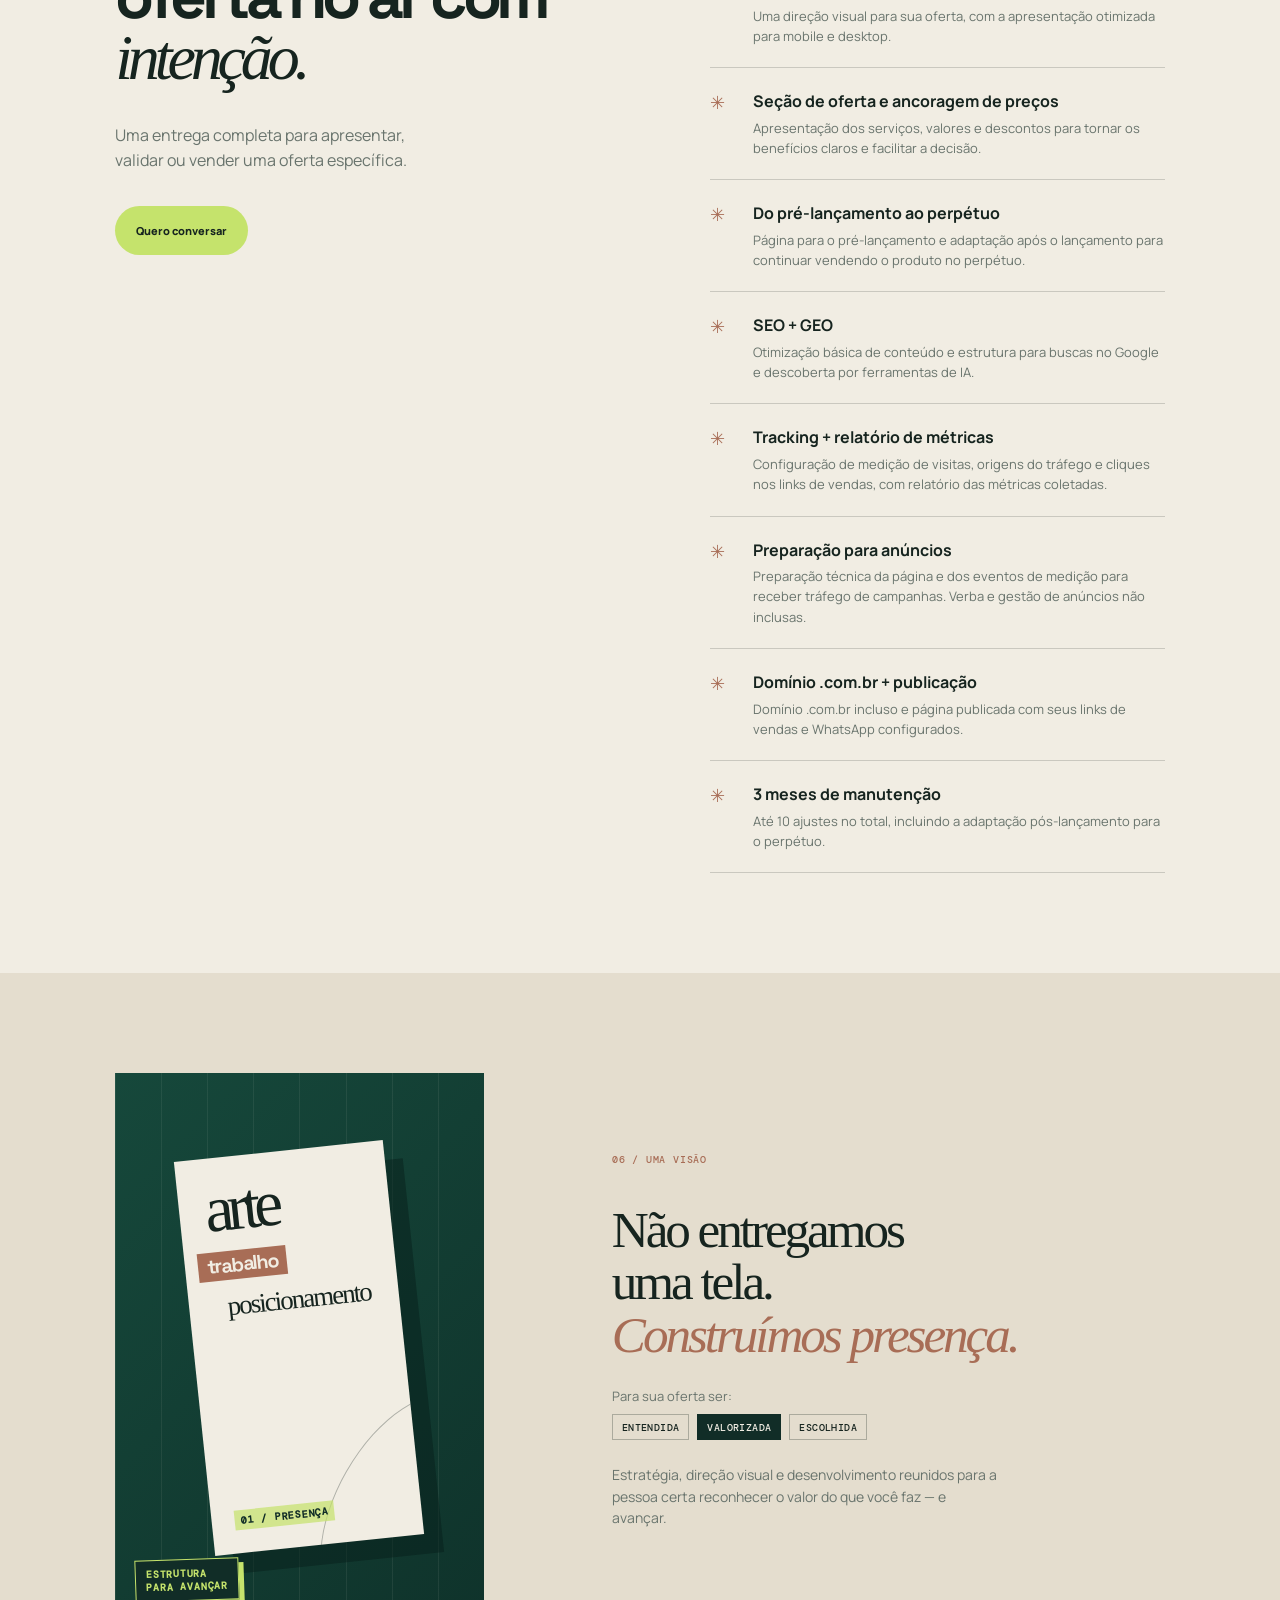
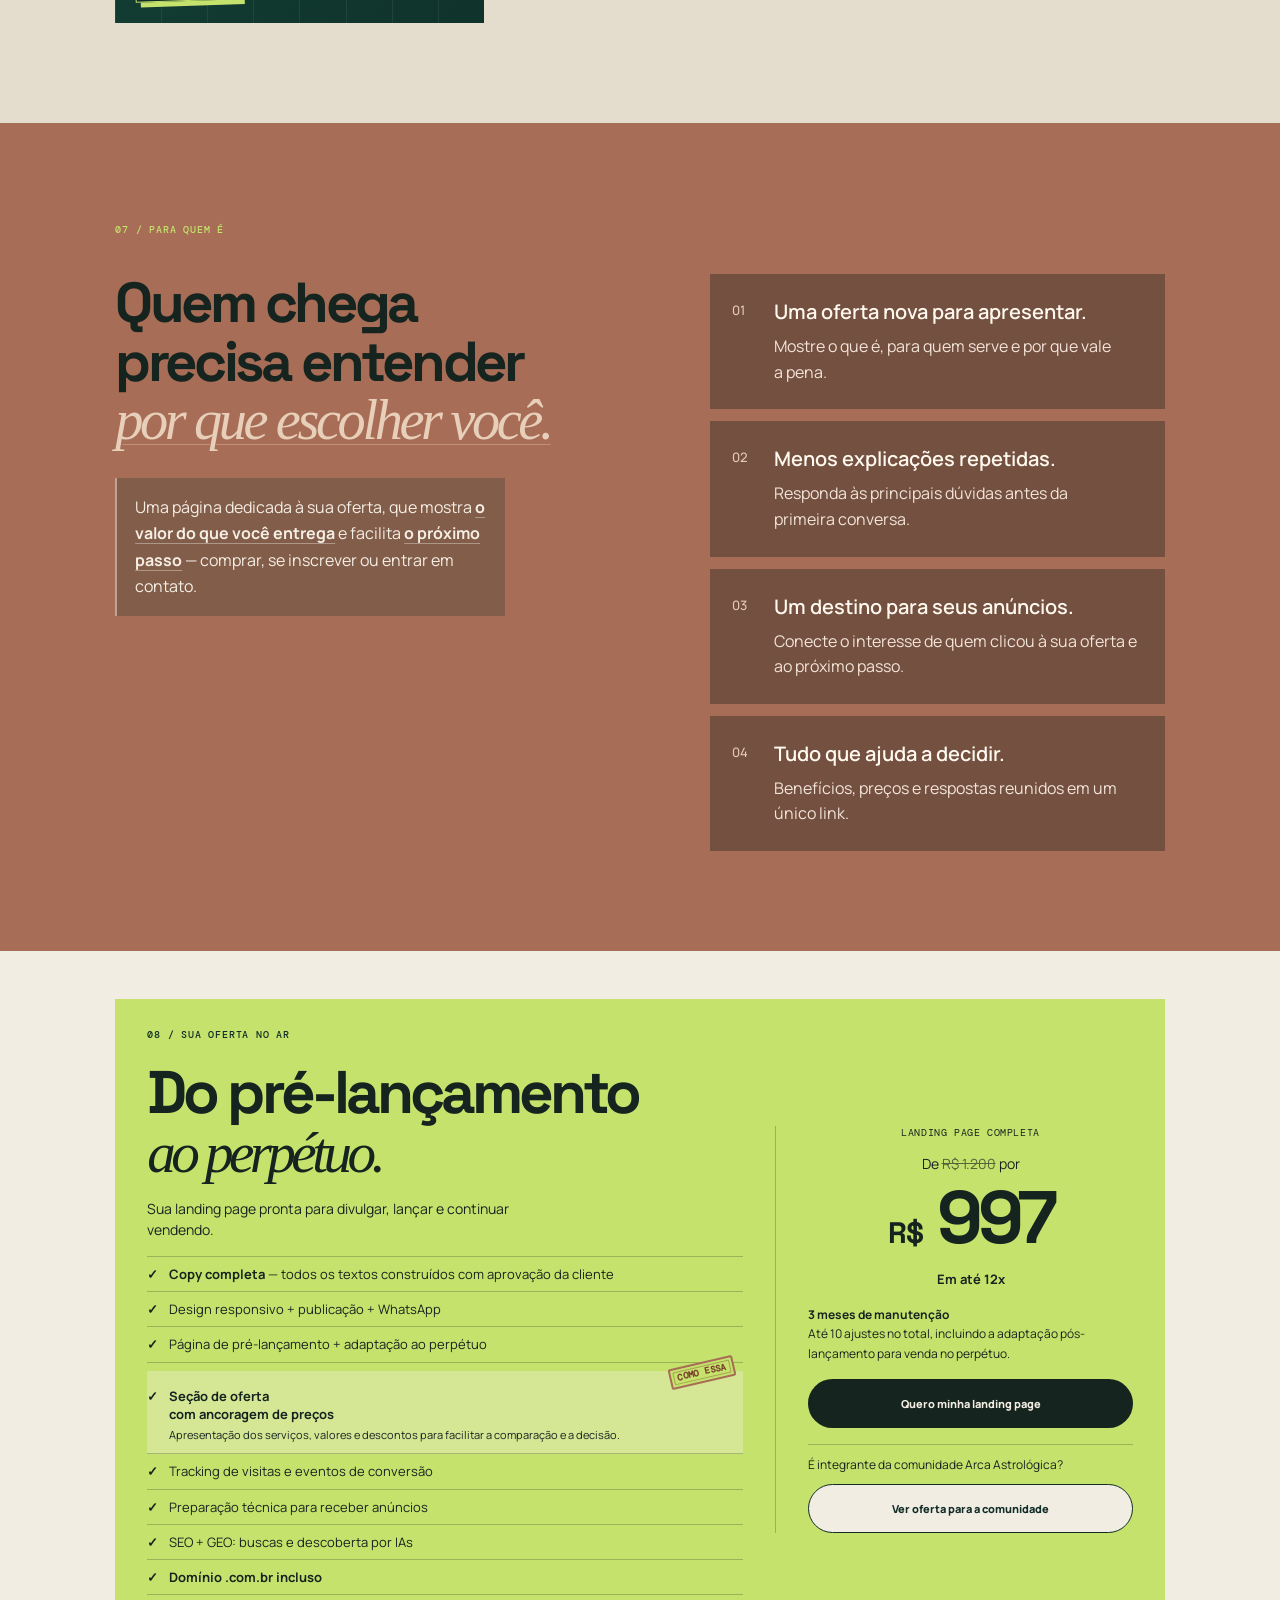
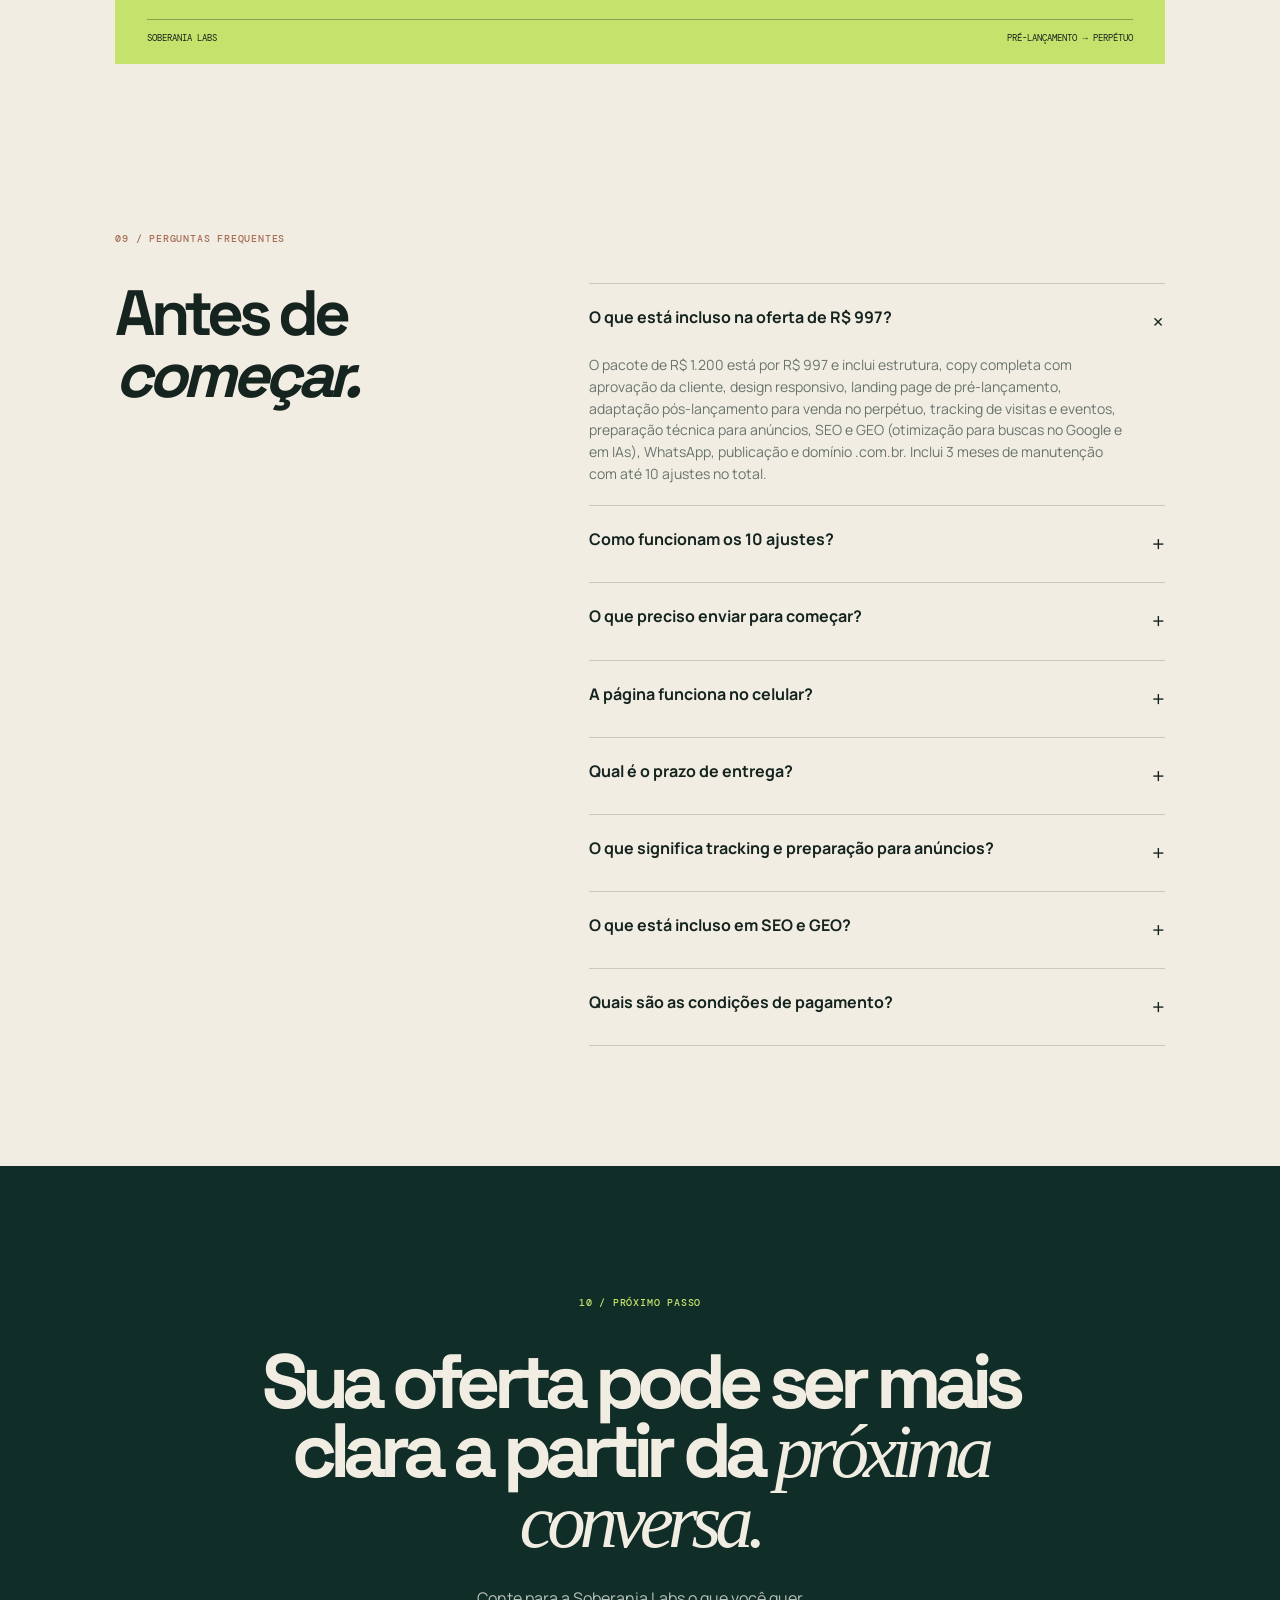
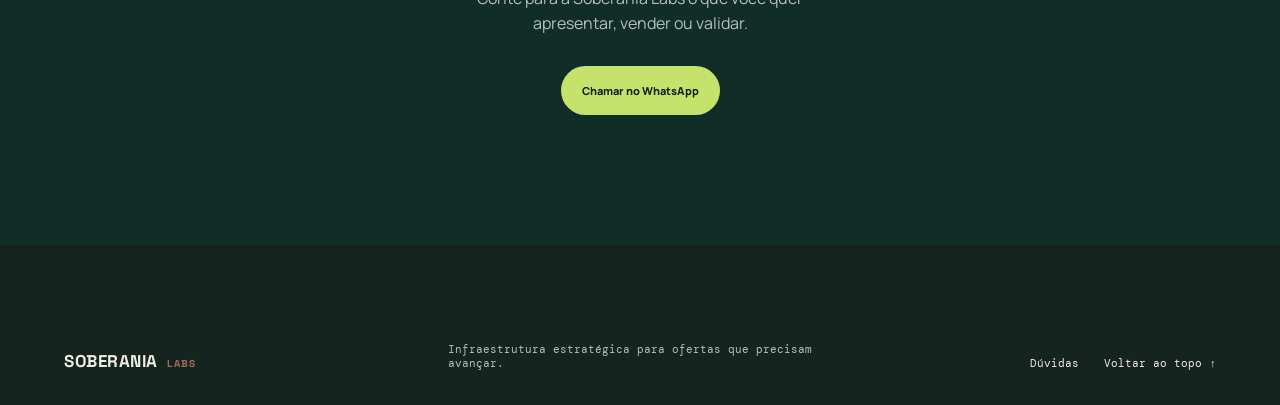
==== commit eb37f552: "Mostrar duas landings com rolagem independente (#13)" ====
--- a/index.html
+++ b/index.html
@@ -5,23 +5,24 @@
     <meta name="viewport" content="width=device-width, initial-scale=1.0" />
     <meta name="description" content="Landing pages estratégicas para transformar atenção em conversas comerciais." />
     <meta name="theme-color" content="#112d27" />
+    <link rel="stylesheet" href="soberania-labs-scrollytelling/inside-examples.css?v=1" />
     <title>Soberania Labs — Landing pages que transformam atenção em decisão</title>
     <link rel="preconnect" href="https://fonts.googleapis.com" />
     <link rel="preconnect" href="https://fonts.gstatic.com" crossorigin />
     <link href="https://fonts.googleapis.com/css2?family=DM+Mono:wght@400;500&family=Manrope:wght@400;500;600;700;800&family=Space+Grotesk:wght@500;600;700&display=swap" rel="stylesheet" />
     <link rel="stylesheet" href="styles.css" />
-    <link rel="stylesheet" href="soberania-labs-integrada.css?v=planos-5" />
+    <link rel="stylesheet" href="soberania-labs-integrada.css?v=1.0.3-n" />
   </head>
-  <body data-whatsapp-number="554891558269" data-whatsapp-message="Olá! Quero conversar sobre os planos de landing page da Soberania Labs.">
+  <body data-whatsapp-number="554891558269" data-whatsapp-message="Olá! Quero saber mais sobre a landing page de pré-lançamento ao perpétuo por R$ 997.">
     <header class="site-header">
       <a class="brand" href="#inicio" aria-label="Soberania Labs, início">SOBERANIA <span>LABS</span></a>
-      <nav class="desktop-nav" aria-label="Navegação principal"><a href="#estrutura">A estrutura</a><a href="#metodo">Método</a><a href="#por-dentro">Por dentro</a><a href="#oferta">Planos</a></nav>
+      <nav class="desktop-nav" aria-label="Navegação principal"><a href="#estrutura">A estrutura</a><a href="#metodo">Método</a><a href="#por-dentro">Por dentro</a><a href="#oferta">Oferta</a></nav>
       <a class="button button-small button-light" data-whatsapp href="https://wa.me/554891558269">Falar no WhatsApp</a>
     </header>
 
     <main>
       <section class="hero section-pad" id="inicio">
-        <div class="hero-copy"><p class="eyebrow"><span class="eyebrow-mark">✳</span> Soberania Labs / presença digital</p><h1>Landing pages que transformam <em>atenção</em> em decisão.</h1><p class="hero-lede">Estruturamos, desenhamos e publicamos páginas que explicam sua oferta, constroem confiança e conduzem o visitante até uma conversa.</p><div class="hero-actions"><a class="button button-accent" href="#oferta">Ver planos</a><a class="text-link" href="#estrutura">Entender a estrutura</a></div><div class="hero-proof"><span class="proof-line"></span><span>Planos a partir de R$ 500 · 6 meses de hospedagem</span></div></div>
+        <div class="hero-copy"><p class="eyebrow"><span class="eyebrow-mark">✳</span> Soberania Labs / presença digital</p><h1>Landing pages que transformam <em>atenção</em> em decisão.</h1><p class="hero-lede">Estruturamos, desenhamos e publicamos páginas que explicam sua oferta, constroem confiança e conduzem o visitante até uma conversa.</p><div class="hero-actions"><a class="button button-accent" data-whatsapp href="https://wa.me/554891558269">Quero minha landing page</a><a class="text-link" href="#estrutura">Entender a estrutura</a></div><div class="hero-proof"><span class="proof-line"></span><span>De R$ 1.200 por R$ 997 · domínio .com.br incluso</span></div></div>
         <div class="hero-visual" aria-label="Composição abstrata representando uma landing page estruturada"><div class="hero-orbit orbit-one"></div><div class="hero-orbit orbit-two"></div><div class="system-core"><span class="core-label">oferta</span><strong>clareza<br /><em>→ direção</em></strong><span class="core-grid"></span></div><div class="signal signal-one">01 / entender</div><div class="signal signal-two">02 / estruturar</div><div class="signal signal-three">03 / avançar</div></div>
       </section>
       <section class="ribbon" aria-label="Pilares da landing page"><div class="ribbon-track">CLAREZA <span>✳</span> DESEJO <span>✳</span> MENOS ATRITO <span>✳</span> DIREÇÃO <span>✳</span> CLAREZA <span>✳</span> DESEJO <span>✳</span> MENOS ATRITO <span>✳</span> DIREÇÃO <span>✳</span></div></section>
@@ -30,347 +31,76 @@
 
       <section class="anatomy section-pad"><div class="section-kicker">02 / a anatomia</div><div class="anatomy-grid"><div><h2>Cada dobra responde uma <em>dúvida real.</em></h2><p>Uma página comercial eficiente não cresce por obrigação. Ela cresce para remover incertezas e aproximar a decisão.</p></div><div class="fold-list"><div><span>01</span><strong>Promessa</strong><small>O que é e por que importa.</small></div><div><span>02</span><strong>Identificação</strong><small>Isso é para mim?</small></div><div><span>03</span><strong>Método</strong><small>Como a solução funciona.</small></div><div><span>04</span><strong>Entregas</strong><small>O que eu recebo.</small></div><div><span>05</span><strong>Prova</strong><small>Posso confiar?</small></div><div><span>06</span><strong>Oferta</strong><small>Como começo agora?</small></div></div></div></section>
 
-      <section class="inside-section" id="por-dentro">
-        <div class="section-pad inside-intro"><div class="section-kicker">03 / por dentro de uma página</div><div class="inside-heading"><h2>Veja a estrutura <em>acontecendo.</em></h2><p>Role para acompanhar uma página real. A cada nova dobra, mostramos o que ela precisa responder — exatamente no ponto em que isso aparece.</p></div></div>
-        <div class="inside-scrolly"><div class="inside-frame-column"><div class="inside-frame-sticky"><div class="inside-frame-label"><span>PROJETO REAL</span><span>DESAFIO SELVAGEM ↗</span></div><div class="inside-frame"><div class="inside-browser"><span class="browser-dots"><i></i><i></i><i></i></span><span>desafioselvagem.marianatevah.com.br</span><b>↗</b></div><div class="inside-viewport"><iframe id="inside-site" title="Demonstração navegável do site Desafio Selvagem" src="soberania-labs-scrollytelling/desafio-selvagem/index.html"></iframe><svg class="inside-ink" viewBox="0 0 100 100" preserveAspectRatio="none" aria-hidden="true"><ellipse id="inside-ring" cx="50" cy="50" rx="1" ry="1"></ellipse><path id="inside-arrow" d="M 18 88 C 25 75, 35 68, 47 58"></path><path id="inside-arrow-head" d="M 47 58 L 39 59 M 47 58 L 44 65"></path></svg></div></div><div class="inside-counter"><strong id="inside-count">01</strong><span>/ 06</span><em>role para explorar</em></div></div></div><div class="inside-notes">
-          <article class="inside-note is-active" data-inside-step="0" data-target="#topo"><span class="inside-note-index">01 / promessa</span><h3>A primeira dobra dá contexto.</h3><p>Antes de explicar tudo, a página deixa claro o que está sendo oferecido e cria uma primeira imagem do resultado.</p></article>
-          <article class="inside-note" data-inside-step="1" data-target="#problema"><span class="inside-note-index">02 / identificação</span><h3>A pessoa se reconhece na história.</h3><p>A narrativa aproxima a oferta da rotina, do desejo ou do problema que o visitante já carrega.</p></article>
-          <article class="inside-note" data-inside-step="2" data-target=".routine-intro"><span class="inside-note-index">03 / jornada</span><h3>O caminho deixa de ser abstrato.</h3><p>Quando a experiência é apresentada por etapas, fica mais fácil entender o que acontece depois do clique.</p></article>
-          <article class="inside-note" data-inside-step="3" data-target="#central"><span class="inside-note-index">04 / entregas</span><h3>A oferta ganha forma.</h3><p>O visitante enxerga o que recebe, como participa e por que aquilo vale o investimento.</p></article>
-          <article class="inside-note" data-inside-step="4" data-target=".proof"><span class="inside-note-index">05 / prova</span><h3>A confiança aparece no momento certo.</h3><p>Provas, contexto e detalhes respondem às dúvidas que poderiam travar a decisão.</p></article>
-          <article class="inside-note" data-inside-step="5" data-target=".final"><span class="inside-note-index">06 / ação</span><h3>O próximo passo fica simples.</h3><p>No final da jornada, a página não deixa o visitante procurar o que fazer: ela aponta a conversa.</p></article>
-        </div></div>
-      </section>
-
-      <section class="method section-pad" id="metodo"><div class="section-kicker">03 / o método Soberania Labs</div><div class="method-head"><h2 class="method-title"><span class="method-title-intro">Da sua oferta</span><span class="method-title-main">à página pronta</span><em class="method-title-highlight">para vender.</em></h2><p class="method-summary"><span class="method-summary-label">como chegamos lá</span>Você nos mostra o que quer vender e acompanha a revisão. A equipe organiza, constrói e publica a página.</p></div><div class="steps"><article class="step"><span class="step-num">01</span><div><h3>Briefing guiado</h3><p>Você conta o que vende, para quem e que referências quer usar. A equipe organiza esse material com você.</p></div><span class="step-icon">⌁</span></article><article class="step"><span class="step-num">02</span><div><h3>Estrutura e design</h3><p>Definimos o papel de cada seção e construímos a página com os materiais e as entregas do seu plano.</p></div><span class="step-icon">▦</span></article><article class="step"><span class="step-num">03</span><div><h3>Revisão visual</h3><p>Você aponta na prévia os trechos, imagens ou seções que quer ajustar. A equipe aplica os pedidos aprovados.</p></div><span class="step-icon">✳</span></article><article class="step"><span class="step-num">04</span><div><h3>Publicação</h3><p>Com a página aprovada, publicamos a versão responsiva e conferimos os links e as integrações do seu plano.</p></div><span class="step-icon">↗</span></article></div></section>
-
-      <section class="deliveries section-pad" id="entregas">
-        <div class="section-kicker">05 / o que você recebe</div>
-        <div class="deliveries-grid">
-          <div>
-            <h2>Tudo para colocar sua oferta no ar com <em>intenção.</em></h2>
-            <p class="muted-copy">A base para apresentar, validar ou vender uma oferta. As integrações e o acompanhamento variam conforme o plano.</p>
-            <a class="button button-accent" href="#oferta">Comparar planos</a>
+      <section class="inside-section" id="por-dentro" aria-labelledby="inside-title">
+        <div class="section-pad inside-intro">
+          <div class="section-kicker">03 / por dentro das páginas</div>
+          <div class="inside-heading">
+            <h2 id="inside-title">Veja a estrutura <em>acontecendo.</em></h2>
+            <p>Explore dois projetos reais. Role dentro de cada quadro e veja como a explicação muda a cada dobra.</p>
           </div>
-          <div class="delivery-list">
-            <div><span aria-hidden="true">✳</span><h3>Estrutura da página</h3><p>Organizamos as seções e os argumentos para explicar o que você oferece e orientar o próximo passo.</p></div>
-            <div><span aria-hidden="true">✳</span><h3>Design responsivo</h3><p>Aplicamos a identidade da sua oferta em uma página que funciona no celular e no computador.</p></div>
-            <div><span aria-hidden="true">✳</span><h3>Oferta e chamadas para ação</h3><p>Reunimos os benefícios, as condições e os links para comprar, se inscrever ou conversar.</p></div>
-            <div><span aria-hidden="true">✳</span><h3>Briefing e revisão visual</h3><p>Mostre suas referências e indique na prévia os pontos que quer ajustar. A equipe executa as mudanças.</p></div>
-            <div><span aria-hidden="true">✳</span><h3>Publicação e domínio</h3><p>O Semente sai em um subdomínio da Soberania. A partir do Circuito, configuramos o domínio próprio. No Agrofloresta, o primeiro ano de registro de um .com.br está incluso.</p></div>
-            <div><span aria-hidden="true">✳</span><h3>Hospedagem e manutenção</h3><p>Todos os planos incluem seis meses de hospedagem, manutenção técnica básica e acesso ao espaço de briefing e revisão.</p></div>
-            <div><span aria-hidden="true">✳</span><h3>Checkout e analytics</h3><p>A partir do Circuito, configuramos o produto, o checkout e a medição da página.</p></div>
-            <div><span aria-hidden="true">✳</span><h3>Entrega digital, SEO e GEO</h3><p>No Micélio e no Agrofloresta, integramos a entrega, otimizamos a página e adaptamos a mesma página a uma nova oferta.</p></div>
-            <div><span aria-hidden="true">✳</span><h3>Copy, direção visual e relatórios</h3><p>No Agrofloresta, criamos os textos e a direção visual da página e entregamos seis relatórios mensais.</p></div>
+        </div>
+        <div class="inside-examples">
+          <div class="inside-switch" role="group" aria-label="Escolher exemplo" hidden>
+            <button type="button" data-example-button="desafio" aria-controls="inside-desafio" aria-pressed="true">Desafio Selvagem</button>
+            <button type="button" data-example-button="elara" aria-controls="inside-elara" aria-pressed="false">Elara</button>
+          </div>
+          <div class="inside-grid">
+            <figure class="inside-frame is-current" id="inside-desafio" data-example="desafio">
+              <figcaption class="inside-frame-label"><strong>Desafio Selvagem</strong><span>Página de vendas</span></figcaption>
+              <div class="inside-viewport">
+                <iframe title="Prévia do Desafio Selvagem" src="soberania-labs-scrollytelling/desafio-selvagem/index.html"></iframe>
+              </div>
+              <template>
+                <article data-target="#topo" data-label="Promessa"><h3>A primeira dobra dá contexto.</h3><p>A abertura apresenta o desafio de sete dias e o resultado que a leitora pode esperar.</p></article>
+                <article data-target="#problema" data-label="Identificação"><h3>A pessoa se reconhece na história.</h3><p>A narrativa aproxima a oferta da rotina e das dificuldades que a visitante já enfrenta.</p></article>
+                <article data-target=".routine-intro" data-label="Jornada"><h3>O caminho deixa de ser abstrato.</h3><p>As etapas mostram o que acontece depois da inscrição.</p></article>
+                <article data-target="#central" data-label="Entregas"><h3>A oferta ganha forma.</h3><p>A visitante entende o que recebe e como participa do desafio.</p></article>
+                <article data-target=".proof" data-label="Prova"><h3>A confiança aparece no momento certo.</h3><p>Provas e contexto ajudam a resolver dúvidas antes da decisão.</p></article>
+                <article data-target=".final" data-label="Ação"><h3>O próximo passo fica simples.</h3><p>A página termina com uma ação clara para quem quer participar.</p></article>
+              </template>
+            </figure>
+            <figure class="inside-frame" id="inside-elara" data-example="elara">
+              <figcaption class="inside-frame-label"><strong>Elara</strong><span>Captura de portfólio</span></figcaption>
+              <div class="inside-viewport">
+                <iframe title="Prévia visual da landing page Elara" src="soberania-labs-scrollytelling/elara/index.html"></iframe>
+              </div>
+              <template>
+                <article data-target="#inicio" data-label="Abertura"><h3>A formação encontra seu público.</h3><p>A abertura nomeia a proposta e fala diretamente com mulheres que guiam outras mulheres.</p></article>
+                <article data-target="#proposta" data-label="Proposta"><h3>A narrativa situa a experiência.</h3><p>Texto e imagens ajudam a entender por que a formação existe e quais questões ela acolhe.</p></article>
+                <article data-target="#caminhos" data-label="Caminhos"><h3>O conteúdo aparece em partes.</h3><p>Os caminhos mostram os temas da formação e ajudam a visitante a se localizar na proposta.</p></article>
+                <article data-target="#comparacao" data-label="Diferenciais"><h3>A comparação esclarece a escolha.</h3><p>Os diferenciais mostram como a experiência foi pensada e em que ela se distingue de outras formações.</p></article>
+                <article data-target="#autoria" data-label="Autoria e prova"><h3>Quem conduz também importa.</h3><p>A trajetória de Alejandra e os depoimentos dão contexto à decisão.</p></article>
+                <article data-target="#por-dentro" data-label="Entregas"><h3>A visitante vê o que recebe.</h3><p>A prévia da formação e os materiais ajudam a imaginar a experiência na prática.</p></article>
+                <article data-target="#investimento" data-label="Oferta"><h3>O investimento chega com contexto.</h3><p>As condições aparecem depois que a visitante já conhece a formação e suas entregas.</p></article>
+                <article data-target="#faq" data-label="Dúvidas"><h3>As últimas dúvidas têm resposta.</h3><p>As perguntas frequentes encerram a página e ajudam a decidir o próximo passo.</p></article>
+              </template>
+            </figure>
+            <aside class="inside-notes" aria-label="Explicação da dobra" aria-live="polite" aria-atomic="true">
+              <p class="inside-note-project">Desafio Selvagem</p>
+              <p class="inside-note-index">01 / 06 · Promessa</p>
+              <div class="inside-note-copy">
+                <h3>A primeira dobra dá contexto.</h3>
+                <p>A abertura apresenta o desafio de sete dias e o resultado que a leitora pode esperar.</p>
+              </div>
+            </aside>
           </div>
         </div>
       </section>
 
+      <section class="method section-pad" id="metodo"><div class="section-kicker">03 / o método Soberania Labs</div><div class="method-head"><h2 class="method-title"><span class="method-title-intro">Da sua oferta</span><span class="method-title-main">à página pronta</span><em class="method-title-highlight">para vender.</em></h2><p class="method-summary"><span class="method-summary-label">como chegamos lá</span>Organizamos a mensagem, desenhamos a experiência e publicamos sua página.</p></div><div class="steps"><article class="step"><span class="step-num">01</span><div><h3>Diagnóstico</h3><p>Entendemos o negócio, o público e o objetivo principal da página.</p></div><span class="step-icon">⌁</span></article><article class="step"><span class="step-num">02</span><div><h3>Estrutura</h3><p>Organizamos a narrativa e definimos a função de cada dobra.</p></div><span class="step-icon">▦</span></article><article class="step"><span class="step-num">03</span><div><h3>Design</h3><p>Traduzimos sua oferta em uma experiência visual clara e própria.</p></div><span class="step-icon">✳</span></article><article class="step"><span class="step-num">04</span><div><h3>Entrega</h3><p>Publicamos uma página responsiva com seus links de vendas e relatório de métricas.</p></div><span class="step-icon">↗</span></article></div></section>
+
+      <section class="deliveries section-pad" id="entregas"><div class="section-kicker">05 / o que você recebe</div><div class="deliveries-grid"><div><h2>Tudo para colocar sua oferta no ar com <em>intenção.</em></h2><p class="muted-copy">Uma entrega completa para apresentar, validar ou vender uma oferta específica.</p><a class="button button-accent" data-whatsapp href="https://wa.me/554891558269">Quero conversar</a></div><div class="delivery-list"><div><span>✳</span><h3>Estrutura estratégica + copy</h3><p>Organizamos a jornada da página e construímos todos os textos, com aprovação da cliente antes da publicação.</p></div><div><span>✳</span><h3>Design personalizado e responsivo</h3><p>Uma direção visual para sua oferta, com a apresentação otimizada para mobile e desktop.</p></div><div><span>✳</span><h3>Seção de oferta e ancoragem de preços</h3><p>Apresentação dos serviços, valores e descontos para tornar os benefícios claros e facilitar a decisão.</p></div><div><span>✳</span><h3>Do pré-lançamento ao perpétuo</h3><p>Página para o pré-lançamento e adaptação após o lançamento para continuar vendendo o produto no perpétuo.</p></div><div><span>✳</span><h3>SEO + GEO</h3><p>Otimização básica de conteúdo e estrutura para buscas no Google e descoberta por ferramentas de IA.</p></div><div><span>✳</span><h3>Tracking + relatório de métricas</h3><p>Configuração de medição de visitas, origens do tráfego e cliques nos links de vendas, com relatório das métricas coletadas.</p></div><div><span>✳</span><h3>Preparação para anúncios</h3><p>Preparação técnica da página e dos eventos de medição para receber tráfego de campanhas. Verba e gestão de anúncios não inclusas.</p></div><div><span>✳</span><h3>Domínio .com.br + publicação</h3><p>Domínio .com.br incluso e página publicada com seus links de vendas e WhatsApp configurados.</p></div><div><span>✳</span><h3>3 meses de manutenção</h3><p>Até 10 ajustes no total, incluindo a adaptação pós-lançamento para o perpétuo.</p></div></div></div></section>
+
       <section class="manifesto section-pad"><div class="manifesto-art" aria-label="Arte, trabalho e posicionamento, os três elementos de uma presença digital"><div class="manifesto-screen"><span class="screen-index">01 / presença</span><strong>arte</strong><b>trabalho</b><em>posicionamento</em></div><span class="manifesto-side-note">estrutura<br />para avançar</span></div><div class="manifesto-copy"><div class="section-kicker">06 / uma visão</div><blockquote>Não entregamos<br />uma tela.<br /><em>Construímos presença.</em></blockquote><p class="manifesto-lede">Para sua oferta ser:</p><ul class="manifesto-promises"><li>entendida</li><li>valorizada</li><li>escolhida</li></ul><p class="manifesto-context">Estratégia, direção visual e desenvolvimento reunidos para a pessoa certa reconhecer o valor do que você faz — e avançar.</p></div></section>
       <section class="fit section-pad"><div class="section-kicker">07 / para quem é</div><div class="fit-grid"><div><h2 class="fit-title">Quem chega precisa entender <em>por que escolher você.</em></h2><p class="fit-intro">Uma página dedicada à sua oferta, que mostra <strong class="fit-copy-emphasis">o valor do que você entrega</strong> e facilita <strong class="fit-copy-emphasis">o próximo passo</strong> — comprar, se inscrever ou entrar em contato.</p></div><ol class="fit-situations" aria-label="Quando uma landing page faz sentido"><li><span class="fit-situation-number" aria-hidden="true">01</span><div><h3>Uma oferta nova para apresentar.</h3><p>Mostre o que é, para quem serve e por que vale a pena.</p></div></li><li><span class="fit-situation-number" aria-hidden="true">02</span><div><h3>Menos explicações repetidas.</h3><p>Responda às principais dúvidas antes da primeira conversa.</p></div></li><li><span class="fit-situation-number" aria-hidden="true">03</span><div><h3>Um destino para seus anúncios.</h3><p>Conecte o interesse de quem clicou à sua oferta e ao próximo passo.</p></div></li><li><span class="fit-situation-number" aria-hidden="true">04</span><div><h3>Tudo que ajuda a decidir.</h3><p>Benefícios, preços e respostas reunidos em um único link.</p></div></li></ol></div></section>
 
-      <section class="offer section-pad" id="oferta">
-        <div class="offer-card">
-          <div class="section-kicker">08 / sua oferta no ar</div>
-          <div class="offer-plan-tablist" role="tablist" aria-label="Escolher plano" hidden>
-            <button type="button" role="tab" id="oferta-aba-semente" aria-controls="oferta-semente" aria-selected="false"><strong>Semente</strong><span>R$ 500</span></button>
-            <button type="button" role="tab" id="oferta-aba-circuito" aria-controls="oferta-circuito" aria-selected="false"><strong>Circuito</strong><span>R$ 800</span></button>
-            <button type="button" role="tab" id="oferta-aba-micelio" aria-controls="oferta-micelio" aria-selected="false"><strong>Micélio</strong><span>R$ 1.200</span></button>
-            <button type="button" role="tab" id="oferta-aba-agrofloresta" aria-controls="oferta-agrofloresta" aria-selected="true"><strong>Agrofloresta</strong><span>R$ 1.500</span></button>
-          </div>
-          <section class="offer-plan-panel" id="oferta-semente" aria-labelledby="oferta-titulo-semente">
-            <div class="offer-plan-heading">
-              <h2 id="oferta-titulo-semente">Sua oferta<br /><em>pronta para apresentar.</em></h2>
-              <p>Para publicar sua oferta com os textos e materiais que você já tem.</p>
-            </div>
-            <div class="offer-content">
-              <div class="offer-pitch">
-                <details class="offer-plan-benefits" open>
-                  <summary>Entregas do plano</summary>
-                  <ul class="offer-inclusions">
-                    <li><strong>Estrutura da página</strong> conforme o briefing aprovado</li>
-                    <li>Design responsivo com seus textos, fotos e identidade visual</li>
-                    <li>Botões conectados aos links que você indicar</li>
-                    <li>Briefing guiado e revisão visual na prévia</li>
-                    <li>Publicação em um subdomínio da Soberania</li>
-                  </ul>
-                </details>
-                <ul class="offer-inclusions offer-example-list">
-                  <li class="offer-anchor-benefit">
-                    <span class="offer-example-stamp">como essa</span>
-                    <strong class="offer-anchor-title">Seção de oferta</strong>
-                    <small>Benefícios, preços e botões organizados para facilitar a escolha.</small>
-                  </li>
-                </ul>
-              </div>
-              <div class="offer-purchase">
-                <span class="offer-price-label">Plano Semente</span>
-                <div class="offer-price"><span>R$</span> 500</div>
-                <p class="offer-support"><strong>6 meses</strong> de hospedagem, manutenção técnica básica e acesso à revisão.</p>
-                <p class="offer-support"><strong>2 rodadas de ajustes</strong> antes da publicação.</p>
-                <a class="button button-dark" data-whatsapp data-whatsapp-message="Olá! Quero conversar sobre o plano Semente de landing page por R$ 500." href="https://wa.me/554891558269?text=Ol%C3%A1%21%20Quero%20conversar%20sobre%20o%20plano%20Semente%20de%20landing%20page%20por%20R%24%20500.">Quero o plano Semente</a>
-              </div>
-            </div>
-          </section>
-          <section class="offer-plan-panel" id="oferta-circuito" aria-labelledby="oferta-titulo-circuito">
-            <div class="offer-plan-heading">
-              <h2 id="oferta-titulo-circuito">Sua página<br /><em>pronta para vender.</em></h2>
-              <p>Domínio próprio, checkout e métricas para começar a vender.</p>
-            </div>
-            <div class="offer-content">
-              <div class="offer-pitch">
-                <details class="offer-plan-benefits" open>
-                  <summary>Entregas do plano</summary>
-                  <ul class="offer-inclusions">
-                    <li><strong>Página responsiva</strong> com seus textos, fotos e identidade</li>
-                    <li>Produto e checkout configurados, com botões de compra</li>
-                    <li>Analytics para medir visitas, origens e cliques</li>
-                    <li>Briefing guiado e revisão visual na prévia</li>
-                    <li>Publicação com configuração do domínio próprio</li>
-                  </ul>
-                </details>
-                <ul class="offer-inclusions offer-example-list">
-                  <li class="offer-anchor-benefit">
-                    <span class="offer-example-stamp">como essa</span>
-                    <strong class="offer-anchor-title">Seção de oferta</strong>
-                    <small>Benefícios, preços e botões organizados para facilitar a escolha.</small>
-                  </li>
-                </ul>
-              </div>
-              <div class="offer-purchase">
-                <span class="offer-price-label">Plano Circuito</span>
-                <div class="offer-price"><span>R$</span> 800</div>
-                <p class="offer-support"><strong>6 meses</strong> de hospedagem, manutenção técnica básica e acesso à revisão.</p>
-                <p class="offer-support"><strong>4 rodadas de ajustes</strong> antes da publicação.</p>
-                <a class="button button-dark" data-whatsapp data-whatsapp-message="Olá! Quero conversar sobre o plano Circuito de landing page por R$ 800." href="https://wa.me/554891558269?text=Ol%C3%A1%21%20Quero%20conversar%20sobre%20o%20plano%20Circuito%20de%20landing%20page%20por%20R%24%20800.">Quero o plano Circuito</a>
-              </div>
-            </div>
-          </section>
-          <section class="offer-plan-panel" id="oferta-micelio" aria-labelledby="oferta-titulo-micelio">
-            <div class="offer-plan-heading">
-              <h2 id="oferta-titulo-micelio">Lance agora.<br /><em>Continue vendendo.</em></h2>
-              <p>Venda com entrega digital e adapte a página quando a oferta mudar.</p>
-            </div>
-            <div class="offer-content">
-              <div class="offer-pitch">
-                <details class="offer-plan-benefits" open>
-                  <summary>Entregas do plano</summary>
-                  <ul class="offer-inclusions">
-                    <li>Página responsiva com seus textos, fotos e identidade</li>
-                    <li><strong>Produto, checkout e entrega digital</strong> integrados</li>
-                    <li>Analytics, publicação e configuração de domínio</li>
-                    <li>SEO técnico, GEO e otimização do carregamento</li>
-                    <li>Briefing guiado e revisão visual com a equipe</li>
-                    <li>Uma mudança de oferta na mesma página, como ir do lançamento ao perpétuo</li>
-                  </ul>
-                </details>
-                <ul class="offer-inclusions offer-example-list">
-                  <li class="offer-anchor-benefit">
-                    <span class="offer-example-stamp">como essa</span>
-                    <strong class="offer-anchor-title">Seção de oferta</strong>
-                    <small>Benefícios, preços e botões organizados para facilitar a escolha.</small>
-                  </li>
-                </ul>
-              </div>
-              <div class="offer-purchase">
-                <span class="offer-price-label">Plano Micélio</span>
-                <div class="offer-price"><span>R$</span> 1.200</div>
-                <p class="offer-support"><strong>6 meses</strong> de hospedagem, manutenção técnica básica e acesso à revisão.</p>
-                <p class="offer-support"><strong>8 rodadas de ajustes</strong> (4 na criação e 4 após a mudança de oferta).</p>
-                <a class="button button-dark" data-whatsapp data-whatsapp-message="Olá! Quero conversar sobre o plano Micélio de landing page por R$ 1.200." href="https://wa.me/554891558269?text=Ol%C3%A1%21%20Quero%20conversar%20sobre%20o%20plano%20Mic%C3%A9lio%20de%20landing%20page%20por%20R%24%201.200.">Quero o plano Micélio</a>
-              </div>
-            </div>
-          </section>
-          <section class="offer-plan-panel" id="oferta-agrofloresta" aria-labelledby="oferta-titulo-agrofloresta">
-            <div class="offer-plan-heading">
-              <h2 id="oferta-titulo-agrofloresta">Do pré-lançamento<br /><em>ao perpétuo.</em></h2>
-              <p>Sua página com criação, publicação e acompanhamento da equipe.</p>
-            </div>
-            <div class="offer-content">
-              <div class="offer-pitch">
-                <details class="offer-plan-benefits" open>
-                  <summary>Entregas do plano</summary>
-                  <ul class="offer-inclusions">
-                    <li><strong>Copy completa</strong> com a sua aprovação</li>
-                    <li><strong>Direção visual</strong> com paleta, tipografia e componentes</li>
-                    <li>Página responsiva com produto, checkout e entrega digital</li>
-                    <li>Analytics, publicação e <strong>.com.br incluso no primeiro ano</strong></li>
-                    <li>SEO técnico, GEO e otimização do carregamento</li>
-                    <li>Briefing guiado e revisão visual com a equipe</li>
-                    <li>Uma mudança de oferta na mesma página, como ir do lançamento ao perpétuo</li>
-                    <li><strong>6 relatórios de desempenho</strong>, um por mês</li>
-                  </ul>
-                </details>
-                <ul class="offer-inclusions offer-example-list">
-                  <li class="offer-anchor-benefit">
-                    <span class="offer-example-stamp">como essa</span>
-                    <strong class="offer-anchor-title">Seção de oferta</strong>
-                    <small>Benefícios, preços e botões organizados para facilitar a escolha.</small>
-                  </li>
-                </ul>
-              </div>
-              <div class="offer-purchase">
-                <span class="offer-price-label">Plano Agrofloresta</span>
-                <div class="offer-price"><span>R$</span> 1.500</div>
-                <p class="offer-support"><strong>6 meses</strong> de hospedagem, manutenção técnica básica e acesso à revisão.</p>
-                <p class="offer-support"><strong>8 rodadas de ajustes</strong> (4 na criação e 4 após a mudança de oferta).</p>
-                <a class="button button-dark" data-whatsapp data-whatsapp-message="Olá! Quero conversar sobre o plano Agrofloresta de landing page por R$ 1.500." href="https://wa.me/554891558269?text=Ol%C3%A1%21%20Quero%20conversar%20sobre%20o%20plano%20Agrofloresta%20de%20landing%20page%20por%20R%24%201.500.">Quero o plano Agrofloresta</a>
-              </div>
-            </div>
-          </section>
-          <div class="offer-secondary">
-            <details class="offer-comparison">
-              <summary>Comparar planos</summary>
-              <p class="offer-plans-terms">A tabela mostra as condições gerais. Na Arca, o primeiro ano de registro de um .com.br está incluso a partir do Circuito. Renovações de domínio e taxas de plataformas externas são cobradas à parte.</p>
-              <div class="offer-table-scroll" role="region" aria-label="Tabela comparativa dos planos" tabindex="0">
-                <table>
-                  <thead>
-                    <tr><th scope="col">Entrega</th><th scope="col">Semente</th><th scope="col">Circuito</th><th scope="col">Micélio</th><th scope="col">Agrofloresta</th></tr>
-                  </thead>
-                  <tbody>
-                    <tr>
-                      <th scope="row">Página responsiva, briefing e revisão visual</th>
-                      <td><span class="offer-feature-yes" role="img" aria-label="Incluído">✓</span></td>
-                      <td><span class="offer-feature-yes" role="img" aria-label="Incluído">✓</span></td>
-                      <td><span class="offer-feature-yes" role="img" aria-label="Incluído">✓</span></td>
-                      <td><span class="offer-feature-yes" role="img" aria-label="Incluído">✓</span></td>
-                    </tr>
-                    <tr>
-                      <th scope="row">Rodadas de ajustes</th>
-                      <td>2</td>
-                      <td>4</td>
-                      <td>4 + 4</td>
-                      <td>4 + 4</td>
-                    </tr>
-                    <tr>
-                      <th scope="row">Produto, checkout, analytics e configuração de domínio</th>
-                      <td><span class="offer-feature-no" role="img" aria-label="Não incluído">×</span></td>
-                      <td><span class="offer-feature-yes" role="img" aria-label="Incluído">✓</span></td>
-                      <td><span class="offer-feature-yes" role="img" aria-label="Incluído">✓</span></td>
-                      <td><span class="offer-feature-yes" role="img" aria-label="Incluído">✓</span></td>
-                    </tr>
-                    <tr>
-                      <th scope="row">Primeiro ano de registro .com.br</th>
-                      <td><span class="offer-feature-no" role="img" aria-label="Não incluído">×</span></td>
-                      <td><span class="offer-feature-no" role="img" aria-label="Não incluído">×</span></td>
-                      <td><span class="offer-feature-no" role="img" aria-label="Não incluído">×</span></td>
-                      <td><span class="offer-feature-yes" role="img" aria-label="Incluído">✓</span></td>
-                    </tr>
-                    <tr>
-                      <th scope="row">Entrega digital, SEO, GEO e desempenho</th>
-                      <td><span class="offer-feature-no" role="img" aria-label="Não incluído">×</span></td>
-                      <td><span class="offer-feature-no" role="img" aria-label="Não incluído">×</span></td>
-                      <td><span class="offer-feature-yes" role="img" aria-label="Incluído">✓</span></td>
-                      <td><span class="offer-feature-yes" role="img" aria-label="Incluído">✓</span></td>
-                    </tr>
-                    <tr>
-                      <th scope="row">Mudança de oferta na mesma página</th>
-                      <td><span class="offer-feature-no" role="img" aria-label="Não incluído">×</span></td>
-                      <td><span class="offer-feature-no" role="img" aria-label="Não incluído">×</span></td>
-                      <td>1</td>
-                      <td>1</td>
-                    </tr>
-                    <tr>
-                      <th scope="row">Copy e direção visual criadas pela equipe</th>
-                      <td><span class="offer-feature-no" role="img" aria-label="Não incluído">×</span></td>
-                      <td><span class="offer-feature-no" role="img" aria-label="Não incluído">×</span></td>
-                      <td><span class="offer-feature-no" role="img" aria-label="Não incluído">×</span></td>
-                      <td><span class="offer-feature-yes" role="img" aria-label="Incluído">✓</span></td>
-                    </tr>
-                    <tr>
-                      <th scope="row">Relatórios mensais</th>
-                      <td><span class="offer-feature-no" role="img" aria-label="Não incluído">×</span></td>
-                      <td><span class="offer-feature-no" role="img" aria-label="Não incluído">×</span></td>
-                      <td><span class="offer-feature-no" role="img" aria-label="Não incluído">×</span></td>
-                      <td>6</td>
-                    </tr>
-                  </tbody>
-                </table>
-              </div>
-            </details>
-
-            <button class="button community-trigger offer-community-action" type="button" data-community-open aria-haspopup="dialog">Oferta da Arca</button>
-          </div>
-          <div class="offer-footer"><span>SOBERANIA LABS</span><span>Landing pages e páginas de venda</span></div>
-        </div>
-      </section>
-      <section class="faq section-pad" id="faq">
-        <div class="section-kicker">09 / perguntas frequentes</div>
-        <div class="faq-grid">
-          <h2>Antes de<br /><em>começar.</em></h2>
-          <div class="faq-list">
-            <details open>
-              <summary>O que todos os planos incluem?<span aria-hidden="true">+</span></summary>
-              <p>Uma página responsiva publicada, briefing guiado, revisão visual e seis meses de hospedagem, manutenção técnica básica e acesso ao espaço de revisão, contados da publicação.</p>
-            </details>
-            <details>
-              <summary>O que preciso enviar para começar?<span aria-hidden="true">+</span></summary>
-              <p>Preencha o briefing com as informações da oferta, seu público e referências. No Semente, Circuito e Micélio, envie também os textos, as imagens e a identidade visual. No Agrofloresta, a equipe cria os textos e a direção visual da página a partir do briefing e dos materiais disponíveis.</p>
-            </details>
-            <details>
-              <summary>Como funcionam a revisão visual e as rodadas?<span aria-hidden="true">+</span></summary>
-              <p>Você indica na prévia os trechos, imagens ou seções que quer ajustar. Uma rodada reúne os pedidos de ajuste em uma lista para a equipe. São duas rodadas no Semente e quatro no Circuito. No Micélio e no Agrofloresta, são quatro na construção e quatro após a mudança de oferta.</p>
-            </details>
-            <details>
-              <summary>Posso mudar minha oferta depois de publicar?<span aria-hidden="true">+</span></summary>
-              <p>O Micélio e o Agrofloresta incluem uma mudança maior na mesma página, como passar de lançamento para venda contínua ou trocar a promoção pela oferta regular. Uma segunda página ou um novo projeto é orçado à parte.</p>
-            </details>
-            <details>
-              <summary>Posso usar meu domínio? Quem paga as plataformas?<span aria-hidden="true">+</span></summary>
-              <p>O Semente é publicado em um subdomínio Soberania. A partir do Circuito, a configuração do domínio próprio faz parte do plano. Nos planos gerais, só o Agrofloresta inclui o primeiro ano de registro de um .com.br disponível. Para integrantes da Arca Astrológica, esse benefício começa no Circuito. Quando o registro estiver incluso, você paga a renovação. Taxas de checkout ou da plataforma de cursos ficam por conta do cliente.</p>
-            </details>
-            <details>
-              <summary>O que significam SEO e GEO?<span aria-hidden="true">+</span></summary>
-              <p>No Micélio e no Agrofloresta, estruturamos a página para facilitar a leitura por buscadores e sistemas de IA. O serviço inclui otimização técnica e de carregamento, sem garantia de posição em buscas, citações ou volume de vendas.</p>
-            </details>
-            <details>
-              <summary>O que vem nos relatórios do Agrofloresta?<span aria-hidden="true">+</span></summary>
-              <p>Você recebe um relatório por mês durante seis meses. Ele pode trazer visitas, origens e cliques. Vendas e taxas de conversão entram quando o checkout disponibiliza esses dados.</p>
-            </details>
-            <details>
-              <summary>O que acontece depois dos seis meses?<span aria-hidden="true">+</span></summary>
-              <p>Você pode renovar a hospedagem, a manutenção técnica e o acesso ao espaço de briefing e revisão. As condições de renovação são informadas na proposta.</p>
-            </details>
-            <details>
-              <summary>Qual é o prazo e como funciona o pagamento?<span aria-hidden="true">+</span></summary>
-              <p>O prazo e as formas de pagamento são confirmados no atendimento, de acordo com o plano e os materiais. Os valores dos cards correspondem ao escopo contratado.</p>
-            </details>
-          </div>
-        </div>
-      </section>
-      <section class="final-cta section-pad" id="contato"><div class="final-cta-inner"><div class="section-kicker">10 / próximo passo</div><h2>Sua oferta pode ser mais clara a partir da <em>próxima conversa.</em></h2><p>Conte para a Soberania Labs o que você quer apresentar, vender ou validar. A equipe ajuda você a escolher o plano.</p><a class="button button-accent" data-whatsapp href="https://wa.me/554891558269">Chamar no WhatsApp</a></div></section>
+      <section class="offer section-pad" id="oferta"><div class="offer-card"><div class="section-kicker">08 / sua oferta no ar</div><div class="offer-content"><div class="offer-pitch"><h2>Do pré-lançamento<br /><em>ao perpétuo.</em></h2><p>Sua landing page pronta para divulgar, lançar e continuar vendendo.</p><ul class="offer-inclusions"><li><strong>Copy completa</strong> — todos os textos construídos com aprovação da cliente</li><li>Design responsivo + publicação + WhatsApp</li><li>Página de pré-lançamento + adaptação ao perpétuo</li><li class="offer-anchor-benefit"><span class="offer-example-stamp">como essa</span><strong class="offer-anchor-title">Seção de oferta<span>com ancoragem de preços</span></strong><small>Apresentação dos serviços, valores e descontos para facilitar a comparação e a decisão.</small></li><li>Tracking de visitas e eventos de conversão</li><li>Preparação técnica para receber anúncios</li><li>SEO + GEO: buscas e descoberta por IAs</li><li><strong>Domínio .com.br incluso</strong></li></ul></div><div class="offer-purchase"><span class="offer-price-label">landing page completa</span><div class="offer-was">De <s>R$ 1.200</s> por</div><div class="offer-price"><span>R$</span> 997</div><p class="offer-installments">Em até 12x</p><p class="offer-support"><strong>3 meses de manutenção</strong><br />Até 10 ajustes no total, incluindo a adaptação pós-lançamento para venda no perpétuo.</p><a class="button button-dark" data-whatsapp href="https://wa.me/554891558269">Quero minha landing page</a><div class="offer-community"><span>É integrante da comunidade Arca Astrológica?</span><button class="button community-trigger" type="button" data-community-open aria-haspopup="dialog">Ver oferta para a comunidade</button></div></div></div><div class="offer-footer"><span>SOBERANIA LABS</span><span>pré-lançamento → perpétuo</span></div></div></section>
+      <section class="faq section-pad" id="faq"><div class="section-kicker">09 / perguntas frequentes</div><div class="faq-grid"><h2>Antes de<br /><em>começar.</em></h2><div class="faq-list"><details open><summary>O que está incluso na oferta de R$ 997?<span>+</span></summary><p>O pacote de R$ 1.200 está por R$ 997 e inclui estrutura, copy completa com aprovação da cliente, design responsivo, landing page de pré-lançamento, adaptação pós-lançamento para venda no perpétuo, tracking de visitas e eventos, preparação técnica para anúncios, SEO e GEO (otimização para buscas no Google e em IAs), WhatsApp, publicação e domínio .com.br. Inclui 3 meses de manutenção com até 10 ajustes no total.</p></details><details><summary>Como funcionam os 10 ajustes?<span>+</span></summary><p>São até 10 ajustes no total durante os 3 meses de manutenção. A adaptação da página de pré-lançamento para venda no perpétuo está incluída nesse limite. Novas páginas, funcionalidades ou mudanças estruturais podem exigir novo orçamento.</p></details><details><summary>O que preciso enviar para começar?<span>+</span></summary><p>As informações da oferta, referências da marca, materiais disponíveis e o objetivo principal da página. A estrutura inicial ajuda a organizar o que ainda estiver faltando.</p></details><details><summary>A página funciona no celular?<span>+</span></summary><p>Sim. A entrega é responsiva e deve ser revisada em desktop e mobile antes da publicação.</p></details><details><summary>Qual é o prazo de entrega?<span>+</span></summary><p>O prazo final será confirmado após o alinhamento do escopo e da disponibilidade dos materiais.</p></details><details><summary>O que significa tracking e preparação para anúncios?<span>+</span></summary><p>Configuração de medição de visitas e eventos, como cliques no WhatsApp, e preparação técnica da página para campanhas. As ferramentas e a coleta de dados são definidas no projeto, com controles de consentimento quando necessários. Gestão de campanhas e verba de anúncios não fazem parte deste pacote.</p></details><details><summary>O que está incluso em SEO e GEO?<span>+</span></summary><p>Otimização básica para buscas no Google e em IAs: títulos e descrições, estrutura semântica, conteúdo claro sobre sua oferta, perguntas frequentes e dados estruturados quando aplicáveis. Isso não garante posições nas buscas ou citações por ferramentas de IA.</p></details><details><summary>Quais são as condições de pagamento?<span>+</span></summary><p>A oferta geral é de R$ 1.200 por R$ 997, em até 12x. Para integrantes da comunidade Arca Astrológica, o valor exclusivo é R$ 847 em 12x sem juros.</p></details></div></div></section>
+      <section class="final-cta section-pad" id="contato"><div class="final-cta-inner"><div class="section-kicker">10 / próximo passo</div><h2>Sua oferta pode ser mais clara a partir da <em>próxima conversa.</em></h2><p>Conte para a Soberania Labs o que você quer apresentar, vender ou validar.</p><a class="button button-accent" data-whatsapp href="https://wa.me/554891558269">Chamar no WhatsApp</a></div></section>
     </main>
-    <dialog class="community-modal" id="community-offer" aria-labelledby="community-offer-title">
-      <button class="community-close" type="button" data-community-close aria-label="Fechar oferta da comunidade">×</button>
-      <span class="community-eyebrow">exclusivo para integrantes</span>
-      <h2 id="community-offer-title">Comunidade<br /><em>Arca Astrológica.</em></h2>
-      <p><strong>Domínio .com.br incluso a partir do Circuito.</strong> Micélio e Agrofloresta também têm 20% de desconto.</p>
-      <div class="community-plan-options">
-        <article class="community-condition community-condition-domain">
-          <div>
-            <h3>Circuito</h3>
-            <p class="community-original">Domínio incluso</p>
-            <div class="community-price"><span>R$</span> 800</div>
-          </div>
-          <a class="button button-dark" data-whatsapp data-whatsapp-message="Olá! Sou integrante da Arca Astrológica e quero conversar sobre o plano Circuito por R$ 800 com domínio incluso." href="https://wa.me/554891558269?text=Ol%C3%A1%21%20Sou%20integrante%20da%20Arca%20Astrol%C3%B3gica%20e%20quero%20conversar%20sobre%20o%20plano%20Circuito%20por%20R%24%20800%20com%20dom%C3%ADnio%20incluso.">Escolher Circuito</a>
-        </article>
-        <article class="community-condition">
-          <h3>Micélio</h3>
-          <p class="community-original">Valor geral <s>R$ 1.200</s></p>
-          <div class="community-price"><span>R$</span> 960</div>
-          <a class="button button-dark" data-whatsapp data-whatsapp-message="Olá! Sou integrante da Arca Astrológica e quero conversar sobre o plano Micélio por R$ 960 com domínio incluso." href="https://wa.me/554891558269?text=Ol%C3%A1%21%20Sou%20integrante%20da%20Arca%20Astrol%C3%B3gica%20e%20quero%20conversar%20sobre%20o%20plano%20Mic%C3%A9lio%20por%20R%24%20960%20com%20dom%C3%ADnio%20incluso.">Escolher Micélio</a>
-        </article>
-        <article class="community-condition">
-          <h3>Agrofloresta</h3>
-          <p class="community-original">Valor geral <s>R$ 1.500</s></p>
-          <div class="community-price"><span>R$</span> 1.200</div>
-          <a class="button button-dark" data-whatsapp data-whatsapp-message="Olá! Sou integrante da Arca Astrológica e quero conversar sobre o plano Agrofloresta por R$ 1.200 com domínio incluso." href="https://wa.me/554891558269?text=Ol%C3%A1%21%20Sou%20integrante%20da%20Arca%20Astrol%C3%B3gica%20e%20quero%20conversar%20sobre%20o%20plano%20Agrofloresta%20por%20R%24%201.200%20com%20dom%C3%ADnio%20incluso.">Escolher Agrofloresta</a>
-        </article>
-      </div>
-      <p class="community-domain-terms">O bônus cobre o primeiro ano de registro de um domínio .com.br disponível. A renovação fica por conta do cliente.</p>
-    </dialog>
+    <dialog class="community-modal" id="community-offer" aria-labelledby="community-offer-title"><button class="community-close" type="button" data-community-close aria-label="Fechar oferta da comunidade">×</button><span class="community-eyebrow">exclusivo para integrantes</span><h2 id="community-offer-title">Comunidade<br /><em>Arca Astrológica.</em></h2><p>Sua landing page do pré-lançamento ao perpétuo, com uma condição exclusiva para integrantes da comunidade.</p><ul><li>Copy completa: todos os textos construídos com aprovação da cliente</li><li>Design responsivo e domínio .com.br</li><li>Seção de oferta com preços, serviços e descontos</li><li>Tracking, preparação para anúncios e SEO + GEO</li><li>3 meses de manutenção e até 10 ajustes totais</li></ul><div class="community-condition"><span class="community-original">De <s>R$ 1.200</s> por</span><div class="community-price"><span>R$</span> 847</div><strong>Em 12x sem juros</strong></div><a class="button button-dark" data-whatsapp data-whatsapp-message="Olá! Sou integrante da comunidade Arca Astrológica e quero a landing page por R$ 847 em 12x sem juros." href="https://wa.me/554891558269">Quero a oferta de R$ 847</a></dialog>
     <footer class="site-footer"><div class="footer-brand">SOBERANIA <span>LABS</span></div><p>Infraestrutura estratégica para ofertas que precisam avançar.</p><div class="footer-links"><a href="#faq">Dúvidas</a><a href="#inicio">Voltar ao topo ↑</a></div></footer>
-    <script src="script.js?v=51"></script>
-    <script src="soberania-labs-integrada.js?v=40"></script>
+    <script src="script.js?v=48"></script>
+    <script src="soberania-labs-integrada.js?v=41"></script>
   </body>
 </html>
--- a/soberania-labs-scrollytelling/inside-examples.css
+++ b/soberania-labs-scrollytelling/inside-examples.css
@@ -0,0 +1,47 @@
+.inside-section{background:var(--bone);border-top:1px solid var(--line);overflow:clip;scroll-margin-top:82px}
+.inside-section .inside-intro{padding-block:clamp(44px,6vw,80px) 36px}
+.inside-heading{display:grid;grid-template-columns:1fr .55fr;gap:10vw;align-items:end}
+.inside-heading h2{font:700 clamp(43px,5vw,72px)/.96 var(--display);letter-spacing:-.08em;margin:0}
+.inside-heading h2 em{font-family:var(--serif);font-weight:400}
+.inside-heading p{font-size:16px;line-height:1.5;color:#46564d;max-width:36ch;margin:0}
+
+.inside-examples{padding:0 9vw clamp(48px,8vw,110px)}
+.inside-grid{display:grid;grid-template-columns:repeat(2,minmax(0,1fr)) minmax(210px,.72fr);gap:clamp(14px,2vw,30px);align-items:start}
+.inside-frame{margin:0;min-width:0;padding:10px;background:var(--forest);border:2px solid var(--forest)}
+.inside-frame.is-current{border-color:var(--clay)}
+.inside-frame-label{display:flex;flex-wrap:wrap;justify-content:space-between;align-items:baseline;gap:4px 8px;margin:0 0 8px;color:var(--bone)}
+.inside-frame-label strong{font:700 15px/1.2 var(--display)}
+.inside-frame-label span{font:500 9px/1.3 var(--mono);color:var(--lime);text-transform:uppercase}
+.inside-viewport{height:clamp(310px,54svh,500px);background:#f6eadc}
+.inside-examples .inside-viewport iframe{display:block;width:100%;height:100%;border:0;pointer-events:auto}
+.inside-viewport iframe:focus-visible,.inside-switch button:focus-visible{outline:2px solid var(--clay);outline-offset:2px}
+
+.inside-notes{min-height:220px;padding:20px;background:#ebe6d9;border:1px solid var(--line);border-top:4px solid var(--forest)}
+.inside-note-project,.inside-note-index{margin:0 0 9px;font:500 11px/1.3 var(--mono);text-transform:uppercase}
+.inside-note-project{color:var(--forest);font-weight:700}
+.inside-note-index{color:#65473d}
+.inside-note-copy h3{margin:12px 0 0;font:700 clamp(22px,2.2vw,33px)/1.08 var(--display);letter-spacing:-.045em}
+.inside-note-copy p{margin:10px 0 0;color:#46564d;font-size:14px;line-height:1.5}
+.inside-switch{display:none}
+
+@media(max-width:1050px){
+  .inside-examples{padding-inline:6vw}
+  .inside-grid{grid-template-columns:repeat(2,minmax(0,1fr))}
+  .inside-notes{grid-column:1/-1;min-height:0}
+}
+@media(max-width:660px){
+  .inside-section{scroll-margin-top:70px}
+  .inside-section .inside-intro{padding-block:38px 24px}
+  .inside-heading{display:block}
+  .inside-heading h2{font-size:clamp(36px,9vw,50px)}
+  .inside-heading p{margin-top:14px;font-size:15px}
+  .inside-examples{padding-inline:16px}
+  .inside-switch:not([hidden]){display:grid;grid-template-columns:1fr 1fr;gap:6px;margin-bottom:10px}
+  .inside-switch button{min-height:44px;padding:6px;border:1px solid var(--forest);background:var(--bone);color:var(--forest);font:700 13px/1.2 var(--sans)}
+  .inside-switch button[aria-pressed="true"]{background:var(--forest);color:var(--bone)}
+  .inside-grid{grid-template-columns:minmax(0,1fr);gap:10px}
+  .inside-examples.is-enhanced .inside-frame:not(.is-current){display:none}
+  .inside-viewport{height:clamp(230px,44svh,380px)}
+  .inside-notes{padding:12px 16px}
+  .inside-note-copy h3{margin-top:6px}
+}
--- a/soberania-labs-integrada.css
+++ b/soberania-labs-integrada.css
@@ -1,68 +1,4 @@
-/* Demonstração guiada: uma única fonte de regras para desktop e mobile. */
 html{scroll-behavior:auto}
-.inside-section{background:var(--bone);border-top:1px solid var(--line);overflow:clip}
-.inside-intro{padding-bottom:64px}
-.inside-heading{display:grid;grid-template-columns:1fr .55fr;gap:10vw;align-items:end}
-.inside-heading h2{font:700 clamp(43px,5vw,72px)/.96 var(--display);letter-spacing:-.08em;margin:0}
-.inside-heading h2 em{font-family:var(--serif);font-weight:400}
-.inside-heading p{font-size:16px;line-height:1.5;color:#69746d;max-width:360px;margin:0}
-
-.inside-scrolly{display:block;min-height:600vh;padding:0 9vw 120px}
-/* O pai do sticky precisa ter a mesma altura do trilho. Sem isso, ele deixa de
-   travar assim que termina a altura natural do frame. */
-.inside-frame-column{width:min(1120px,100%);min-height:600vh;margin:auto}
-.inside-frame-sticky{position:sticky;top:64px;display:grid;grid-template-columns:minmax(0,1.45fr) minmax(260px,.55fr);gap:clamp(28px,5vw,72px);align-items:stretch;background:var(--bone);padding-bottom:0}
-.inside-presentation{min-width:0}
-.inside-frame-label{display:flex;justify-content:space-between;gap:20px;margin-bottom:12px;font:9px var(--mono);letter-spacing:.08em;color:var(--clay)}
-.inside-frame{background:var(--forest);padding:14px;box-shadow:18px 18px 0 var(--sand)}
-.inside-browser{height:28px;display:flex;align-items:center;gap:10px;color:#b5c0b9;font:8px var(--mono);white-space:nowrap;overflow:hidden}
-.inside-browser>b{margin-left:auto;color:var(--lime);font-size:15px}.browser-dots{display:flex;gap:4px;flex:none}.browser-dots i{display:block;width:6px;height:6px;border-radius:50%;background:var(--clay)}.browser-dots i:nth-child(2){background:var(--sand)}.browser-dots i:nth-child(3){background:var(--lime)}
-.inside-viewport{height:clamp(300px,52vh,520px);min-height:0;position:relative;overflow:hidden;background:#fff}.inside-viewport iframe{width:100%;height:100%;display:block;border:0;background:#fff;pointer-events:none}
-/* A camada de círculo está suspensa até a próxima etapa de direção de arte. */
-.inside-ink{display:none!important}
-.inside-counter{display:flex;align-items:baseline;gap:6px;margin-top:18px;color:var(--forest)}.inside-counter strong{font:700 38px/.9 var(--display);letter-spacing:-.08em}.inside-counter span{font:11px var(--mono);color:var(--clay)}.inside-counter em{margin-left:auto;font:10px var(--mono);font-style:normal;text-transform:uppercase;color:#69746d}
-
-.inside-notes{position:static;min-height:150px;margin:0;background:#ebe6d9;border:1px solid var(--line);box-shadow:inset 0 4px 0 var(--forest)}
-.inside-note{display:none;border-top:1px solid var(--line);padding:26px 0 34px}
-.inside-note.is-active{display:block;animation:note-in .28s ease-out both}
-.inside-note-index{display:block;font:10px var(--mono);text-transform:uppercase;color:var(--clay);margin-bottom:24px}
-.inside-note h3{font:700 clamp(30px,3.5vw,53px)/.96 var(--display);letter-spacing:-.08em;max-width:470px;margin:0}.inside-note p{font-size:16px;line-height:1.5;max-width:390px;color:#69746d;margin:22px 0 0}
-@keyframes note-in{from{opacity:0;transform:translateY(10px)}to{opacity:1;transform:none}}
-
-@media(max-width:1100px){
-  .inside-heading{display:block}.inside-heading p{margin-top:28px}
-  .inside-scrolly{padding:0 6vw 100px;min-height:600vh}
-  .inside-frame-column{min-height:600vh}
-  .inside-frame-sticky{top:62px;display:block;max-width:760px;margin:auto}
-  .inside-viewport{height:clamp(250px,40vh,430px);min-height:0;max-height:none}
-  .inside-notes{margin-top:20px;min-height:150px;background:transparent;border:0;box-shadow:none}
-}
-
-@media(max-width:800px){
-  .inside-intro{padding-bottom:44px}.inside-heading p{font-size:15px}
-  .inside-scrolly{padding:0 22px 80px;min-height:600vh}
-  .inside-frame-column{min-height:600vh}
-  .inside-frame-sticky{top:72px;background:var(--bone);padding-bottom:0}
-  .inside-frame-label{font-size:7px;gap:10px;overflow:hidden}.inside-frame-label span{min-width:0;overflow:hidden;text-overflow:ellipsis;white-space:nowrap}
-  .inside-frame{padding:9px;box-shadow:10px 10px 0 var(--sand)}.inside-browser{font-size:7px}.inside-browser span:not(.browser-dots){overflow:hidden;text-overflow:ellipsis}
-  /* Em telas altas, o exemplo ocupa a maior parte da cena; o texto recebe
-     apenas a faixa necessária para explicar a dobra em curso. */
-  .inside-viewport{height:clamp(260px,calc(100svh - 475px),620px);min-height:0;max-height:none}
-  .inside-counter{margin-top:13px}.inside-counter strong{font-size:30px}.inside-counter em{font-size:8px}
-  .inside-notes{margin-top:14px;min-height:140px}
-  .inside-note{padding:14px 0 25px}.inside-note-index{margin-bottom:16px}.inside-note h3{font-size:clamp(31px,10vw,45px)}.inside-note p{font-size:15px;margin-top:18px}
-}
-
-@media(max-width:800px) and (max-height:700px){
-  .inside-frame-sticky{top:54px}
-  .inside-viewport{height:320px!important}
-}
-
-/* Regra final para telefones altos: não deixar a moldura encolher pela
-   cascata. O exemplo precisa preencher a cena antes da explicação. */
-@media screen and (max-width:800px) and (min-height:900px){
-  .inside-viewport{height:620px!important}
-}
 
 /* Manifesto: uma tela editorial, construída em HTML e não em um mockup genérico. */
 .manifesto-art{height:clamp(420px,43vw,560px);display:grid;place-items:center;isolation:isolate;background-color:#123b31;background-image:repeating-linear-gradient(90deg,rgba(237,232,218,.075) 0 1px,transparent 1px 12.5%),linear-gradient(135deg,#16483b,#0f332b)}
@@ -129,187 +65,3 @@
 .fit-situations h3{margin:0;font:600 20px/1.4 var(--sans);letter-spacing:0;color:#fff8ef;text-wrap:pretty}
 .fit-situations p{margin:8px 0 0;font:400 16px/1.6 var(--sans);letter-spacing:0;color:#f3e4d9;text-wrap:pretty}
 @media(max-width:800px){.fit-situations{margin-top:28px}.fit-situations li{gap:14px;padding:22px 18px}.fit-situations h3{font-size:20px}.fit-situations p{font-size:16px}}
-
-/* Os planos ficam ao lado do título quando há espaço para as duas colunas. */
-.offer .offer-card{padding-block:22px 16px}
-.offer .section-kicker{margin-bottom:12px}
-.offer-plan-tablist:not([hidden]){
-  display:grid;
-  grid-template-columns:repeat(2,minmax(0,1fr));
-  gap:6px;
-  margin-bottom:14px;
-}
-.offer-plan-tablist button{
-  display:flex;
-  align-items:center;
-  justify-content:space-between;
-  gap:6px 10px;
-  min-height:44px;
-  padding:8px 12px;
-  border:1px solid var(--line);
-  background:rgba(241,237,227,.35);
-  color:var(--forest);
-  font:600 13px/1.2 var(--sans);
-  cursor:pointer;
-}
-.offer-plan-tablist button span{
-  font:500 11px/1.2 var(--mono);
-  white-space:nowrap;
-}
-.offer-plan-tablist button[aria-selected="true"]{
-  background:var(--forest);
-  color:var(--bone);
-}
-.offer-plan-tablist button:focus-visible{outline:2px solid var(--forest);outline-offset:2px}
-.offer-plan-panel[hidden]{display:none}
-.offer-plan-tablist[hidden]~.offer-plan-panel+.offer-plan-panel{border-top:1px solid var(--line);padding-top:24px}
-.offer-plan-heading{padding-bottom:12px}
-.offer .offer-plan-heading h2{font-size:clamp(32px,4.3vw,60px)}
-.offer-plan-heading p{max-width:55ch;margin:8px 0 0;font-size:14px;line-height:1.45}
-.offer-plan-panel .offer-content{clear:both;gap:14px 32px;padding-bottom:12px}
-.offer-plan-benefits[open]>.offer-inclusions{display:grid;grid-template-columns:repeat(2,minmax(0,1fr));column-gap:16px}
-.offer-plan-benefits .offer-inclusions li{padding-block:7px}
-.offer-plan-benefits summary{padding:10px 0;font-size:13px;font-weight:700;cursor:pointer}
-.offer-plan-benefits[open] summary{display:none}
-.offer-example-list{border-top:0}
-.offer-example-list .offer-anchor-benefit{margin-top:10px;padding-block:9px}
-.offer-example-list .offer-anchor-title{padding-inline-end:72px}
-.offer-plan-panel .offer-purchase .offer-support{margin:8px 0;line-height:1.45}
-.offer-plan-panel .offer-purchase>.button{min-height:44px;justify-content:center;text-align:center}
-.offer-plans-terms{margin:6px 0 12px;font-size:12px}
-.offer-secondary{
-  display:grid;
-  grid-template-columns:minmax(0,1fr) auto;
-  align-items:center;
-  gap:0 12px;
-  border-top:1px solid var(--line);
-}
-.offer-comparison{min-width:0}
-.offer-comparison[open]{grid-column:1/-1}
-.offer-comparison summary{
-  padding:11px 0;
-  cursor:pointer;
-  font-size:13px;
-  font-weight:700;
-}
-.offer-table-scroll{overflow-x:auto;margin-bottom:12px}
-.offer-comparison table{
-  width:100%;
-  min-width:590px;
-  border-collapse:collapse;
-  font-size:12px;
-}
-.offer-comparison th,.offer-comparison td{
-  padding:8px;
-  border-top:1px solid var(--line);
-  text-align:center;
-}
-.offer-comparison th:first-child{text-align:start}
-.offer-feature-yes,.offer-feature-no{font-size:16px;font-weight:700}
-.offer-feature-yes{color:var(--forest)}
-.offer-feature-no{color:#703e30}
-.community-plan-options{
-  display:grid;
-  grid-template-columns:repeat(2,minmax(0,1fr));
-  gap:8px;
-  margin-block:14px 10px;
-}
-.community-plan-options .community-condition{margin:0;padding:12px 8px}
-.community-plan-options h3{margin:0 0 4px;font:700 16px/1.15 var(--display)}
-.community-plan-options .community-original{margin:0;font-size:11px}
-.community-plan-options .community-price{margin:4px 0;font-size:clamp(27px,8vw,40px);white-space:nowrap}
-.community-plan-options .button{
-  min-height:44px;
-  padding:6px;
-  justify-content:center;
-  text-align:center;
-}
-.community-plan-options .community-condition-domain{
-  display:grid;
-  grid-column:1/-1;
-  grid-template-columns:minmax(0,1fr) auto;
-  align-items:center;
-  gap:8px;
-  padding-inline:12px;
-  text-align:start;
-}
-.community-condition-domain .button{width:auto;margin:0}
-.community-domain-terms{margin:0}
-@media(max-width:420px){
-  .community-modal{padding:24px 18px 18px}
-  .community-modal h2{margin:18px 0 12px}
-  .community-plan-options{margin-block:12px 8px}
-  .community-plan-options .community-condition{padding-block:10px}
-}
-.offer-secondary .offer-community-action{
-  width:auto;
-  min-height:44px;
-  margin-block:4px;
-  padding:8px 14px;
-  justify-content:center;
-  text-align:center;
-}
-.offer .offer-footer{padding-top:8px}
-
-@media(min-width:801px){
-  .offer{padding-block:12px 36px}
-  .offer-plan-tablist:not([hidden]){
-    float:inline-end;
-    width:min(39%,400px);
-    margin:4px 0 10px 20px;
-  }
-  .offer-plan-tablist:not([hidden])~.offer-plan-panel .offer-plan-heading{max-width:calc(61% - 20px)}
-  .offer-plan-panel .offer-content{grid-template-columns:minmax(0,1.7fr) minmax(0,1fr)}
-}
-@media(min-width:801px) and (max-width:1100px){
-  .offer{padding-inline:6vw}
-  .offer .offer-card{padding-block:18px 12px}
-  .offer .offer-plan-heading h2{font-size:clamp(34px,4vw,44px)}
-}
-@media(max-width:800px){
-  .offer{padding-block:8px 24px}
-  .offer .offer-card{padding-block:16px 12px}
-  .offer .offer-plan-heading h2{font-size:clamp(28px,7.4vw,40px)}
-  .offer-plan-heading p{font-size:13px}
-  .offer-plan-panel .offer-content{gap:8px;padding-bottom:8px}
-  .offer-plan-panel .offer-purchase{padding-top:8px}
-  .offer-plan-panel .offer-price{font-size:44px;margin-bottom:2px}
-  .offer-plan-panel .offer-purchase .offer-support{margin:6px 0}
-  .offer-comparison summary{font-size:12px}
-}
-@media(max-width:520px){
-  .offer{padding-inline:12px}
-  .offer .offer-card{padding-inline:14px}
-  .offer-plan-tablist button{
-    flex-direction:column;
-    justify-content:center;
-    align-items:flex-start;
-    gap:3px;
-    padding:6px 9px;
-    font-size:12px;
-  }
-  .offer-plan-benefits[open]>.offer-inclusions{grid-template-columns:1fr}
-  .offer-example-list .offer-anchor-title{padding-inline-end:24px}
-  .offer-secondary{gap:0 8px}
-  .offer-secondary .offer-community-action{padding:8px 10px}
-}
-@media(max-width:800px) and (max-height:850px), (max-height:650px){
-  .offer-plan-benefits[open] summary{display:list-item}
-}
-@media(max-width:520px) and (max-height:720px){
-  .offer .offer-card{padding-block:10px 8px}
-  .offer .section-kicker,.offer .offer-footer{display:none}
-  .offer-plan-heading{padding-bottom:7px}
-  .offer-plan-benefits summary{padding-block:7px}
-  .offer-example-list .offer-anchor-benefit{margin-top:7px;padding-block:8px}
-  .offer-plan-panel .offer-purchase{
-    display:grid;
-    grid-template-columns:auto minmax(0,1fr);
-    align-items:center;
-    column-gap:10px;
-  }
-  .offer-plan-panel .offer-price-label{display:none}
-  .offer-plan-panel .offer-price{grid-area:1/1;font-size:clamp(33px,10.5vw,44px);margin:0}
-  .offer-plan-panel .offer-purchase>.button{grid-area:1/2;padding:5px 8px}
-  .offer-plan-panel .offer-support{grid-column:1/-1}
-}
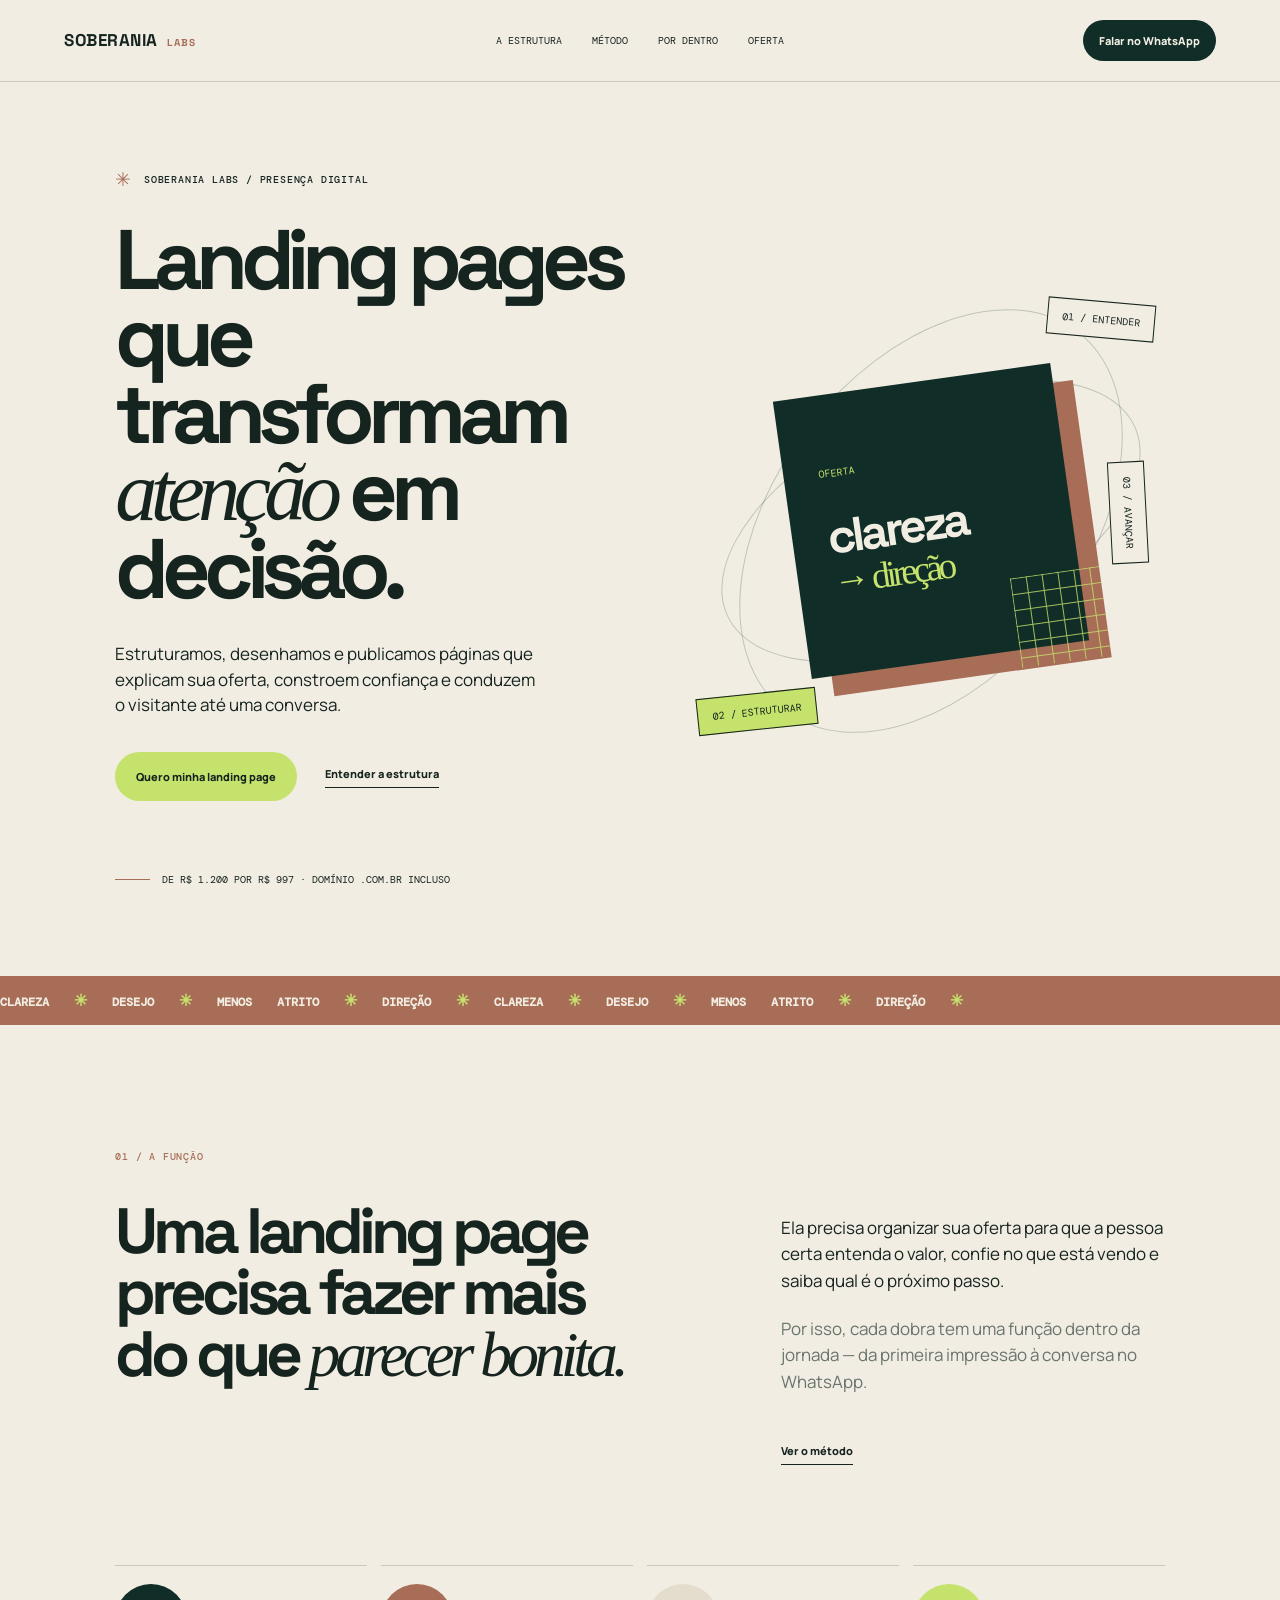
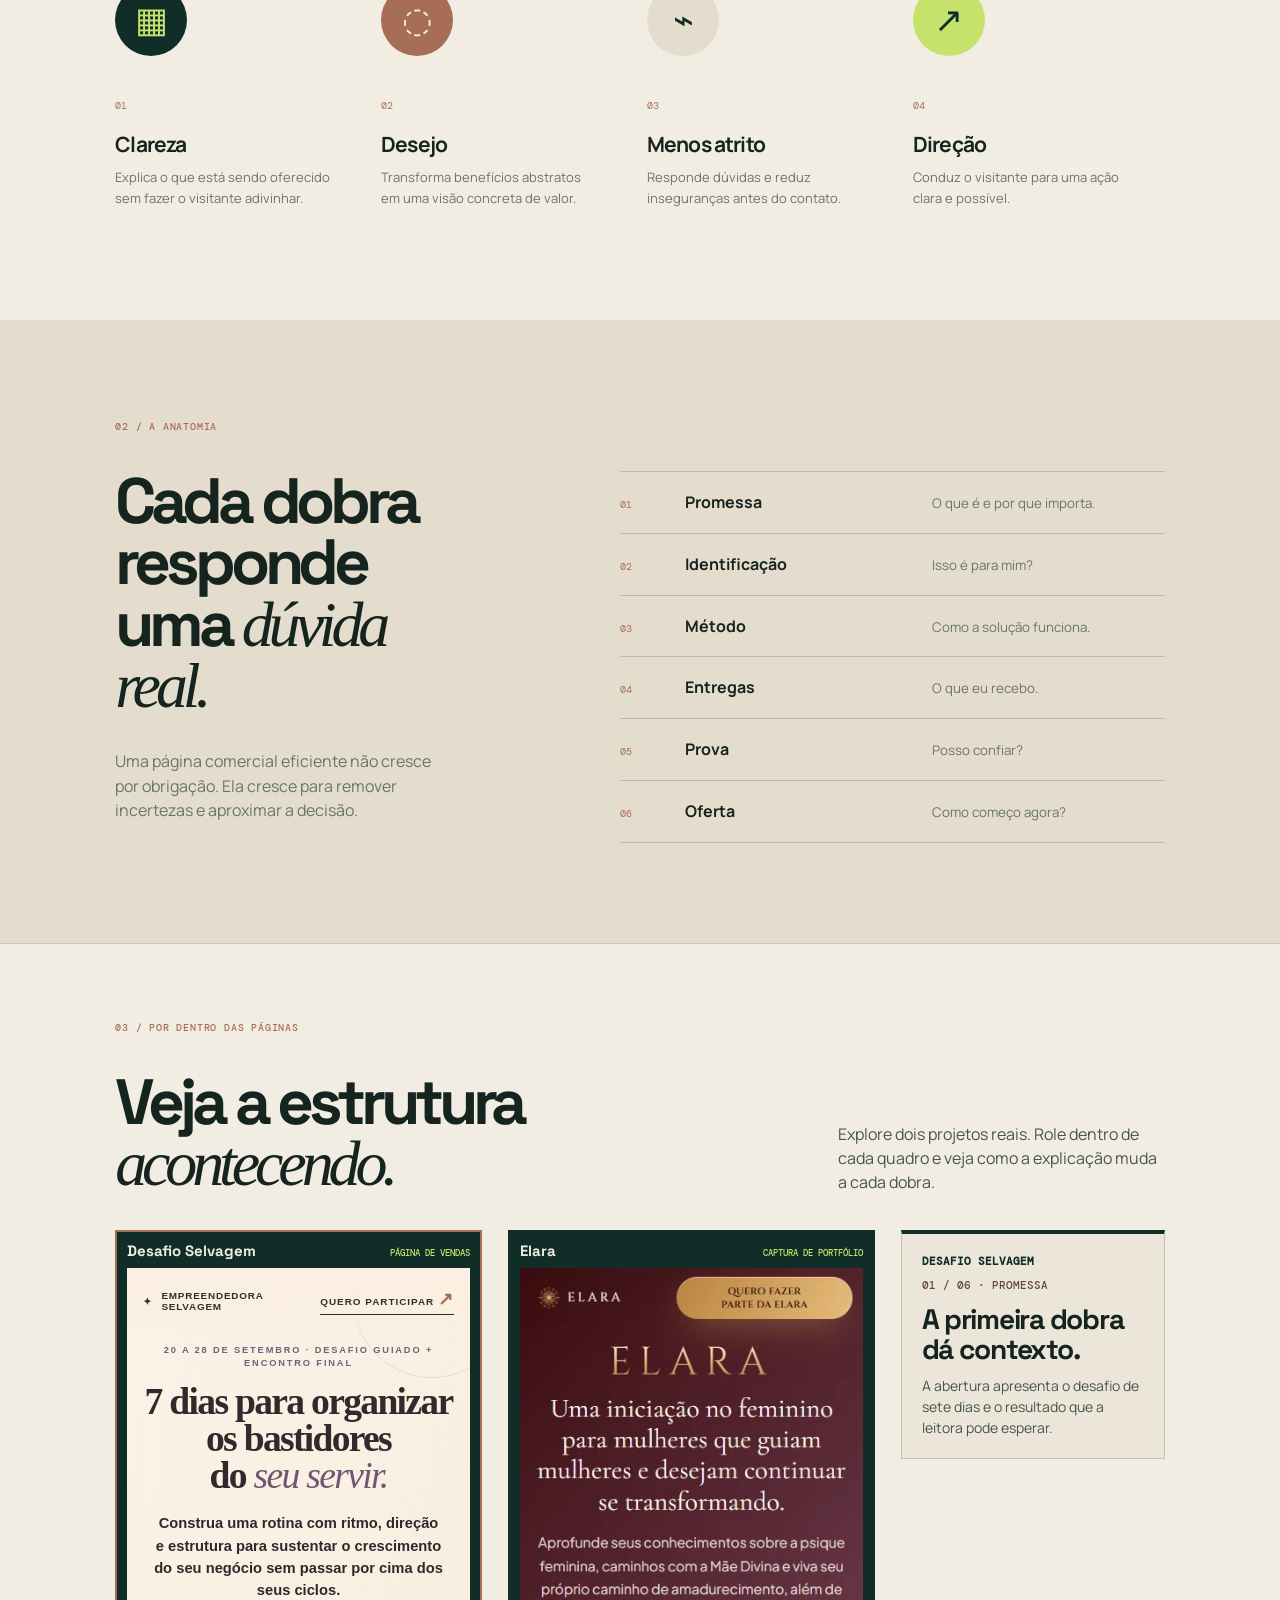
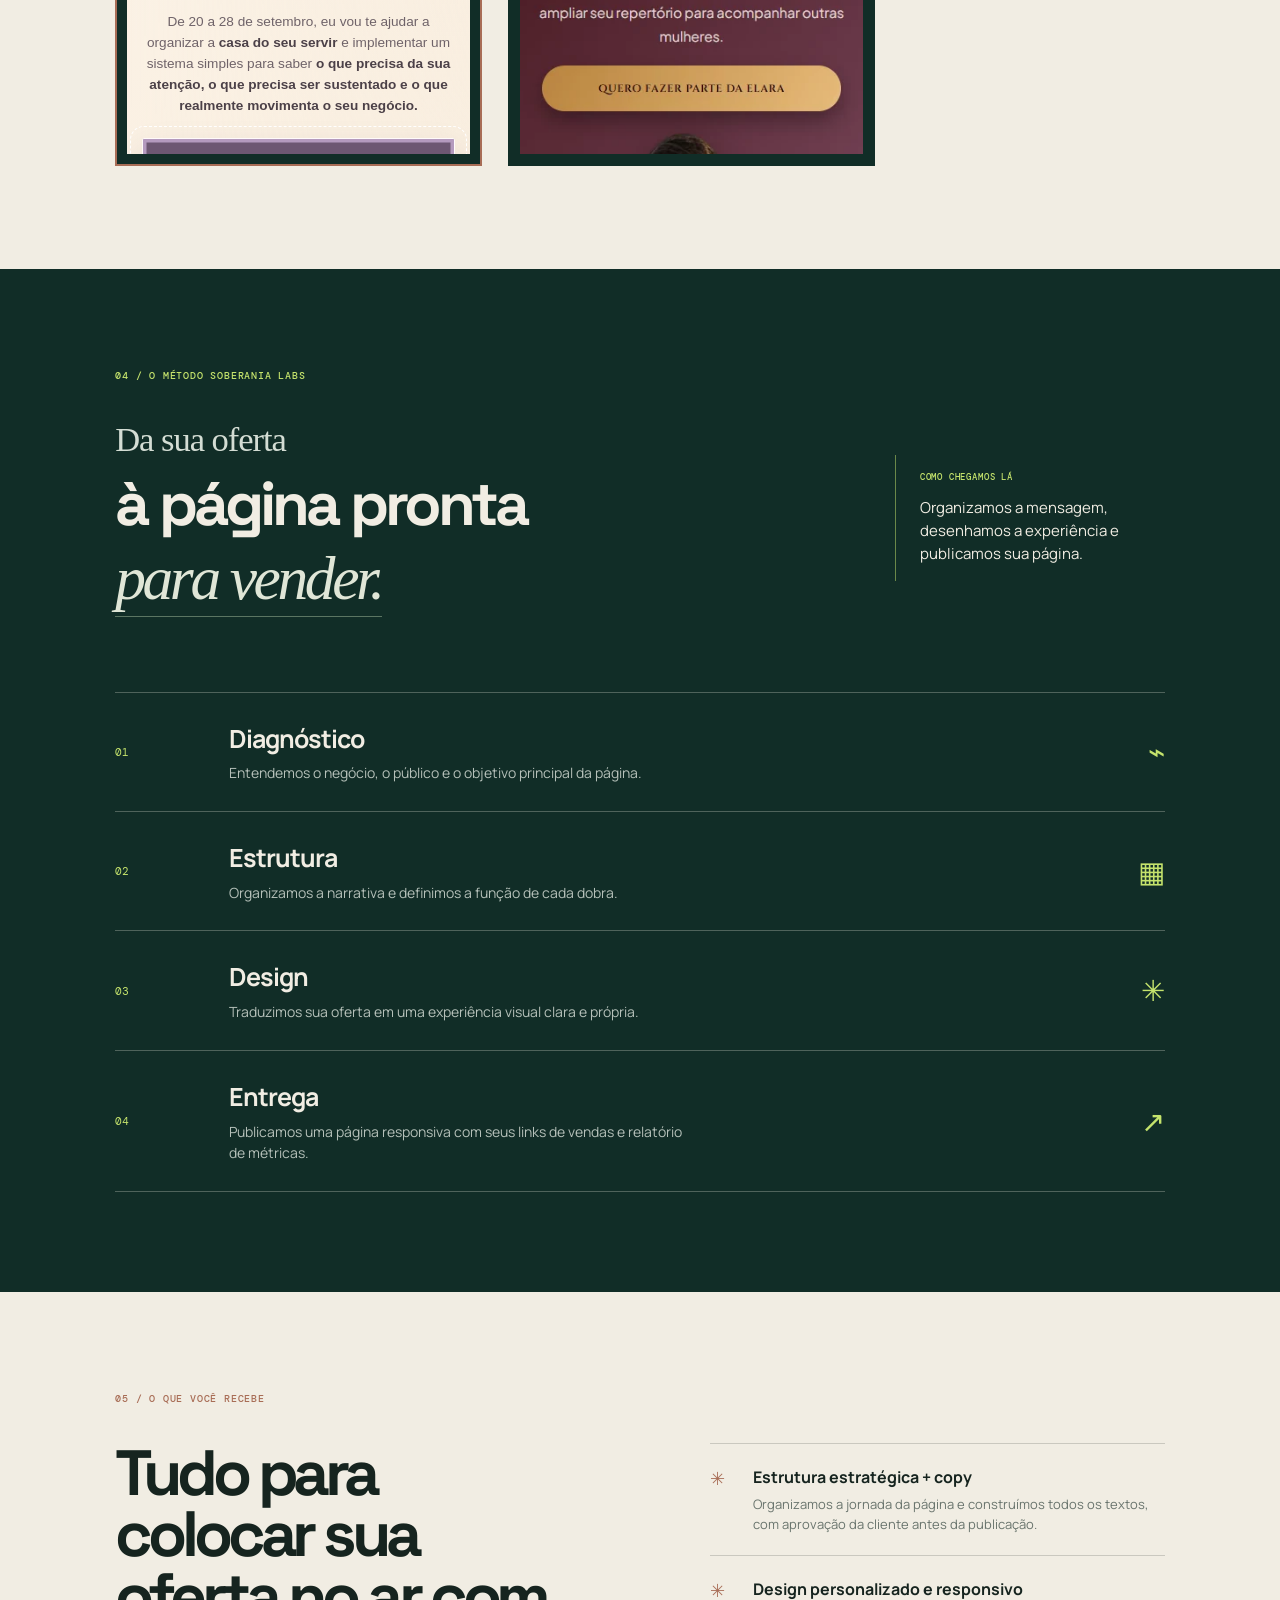
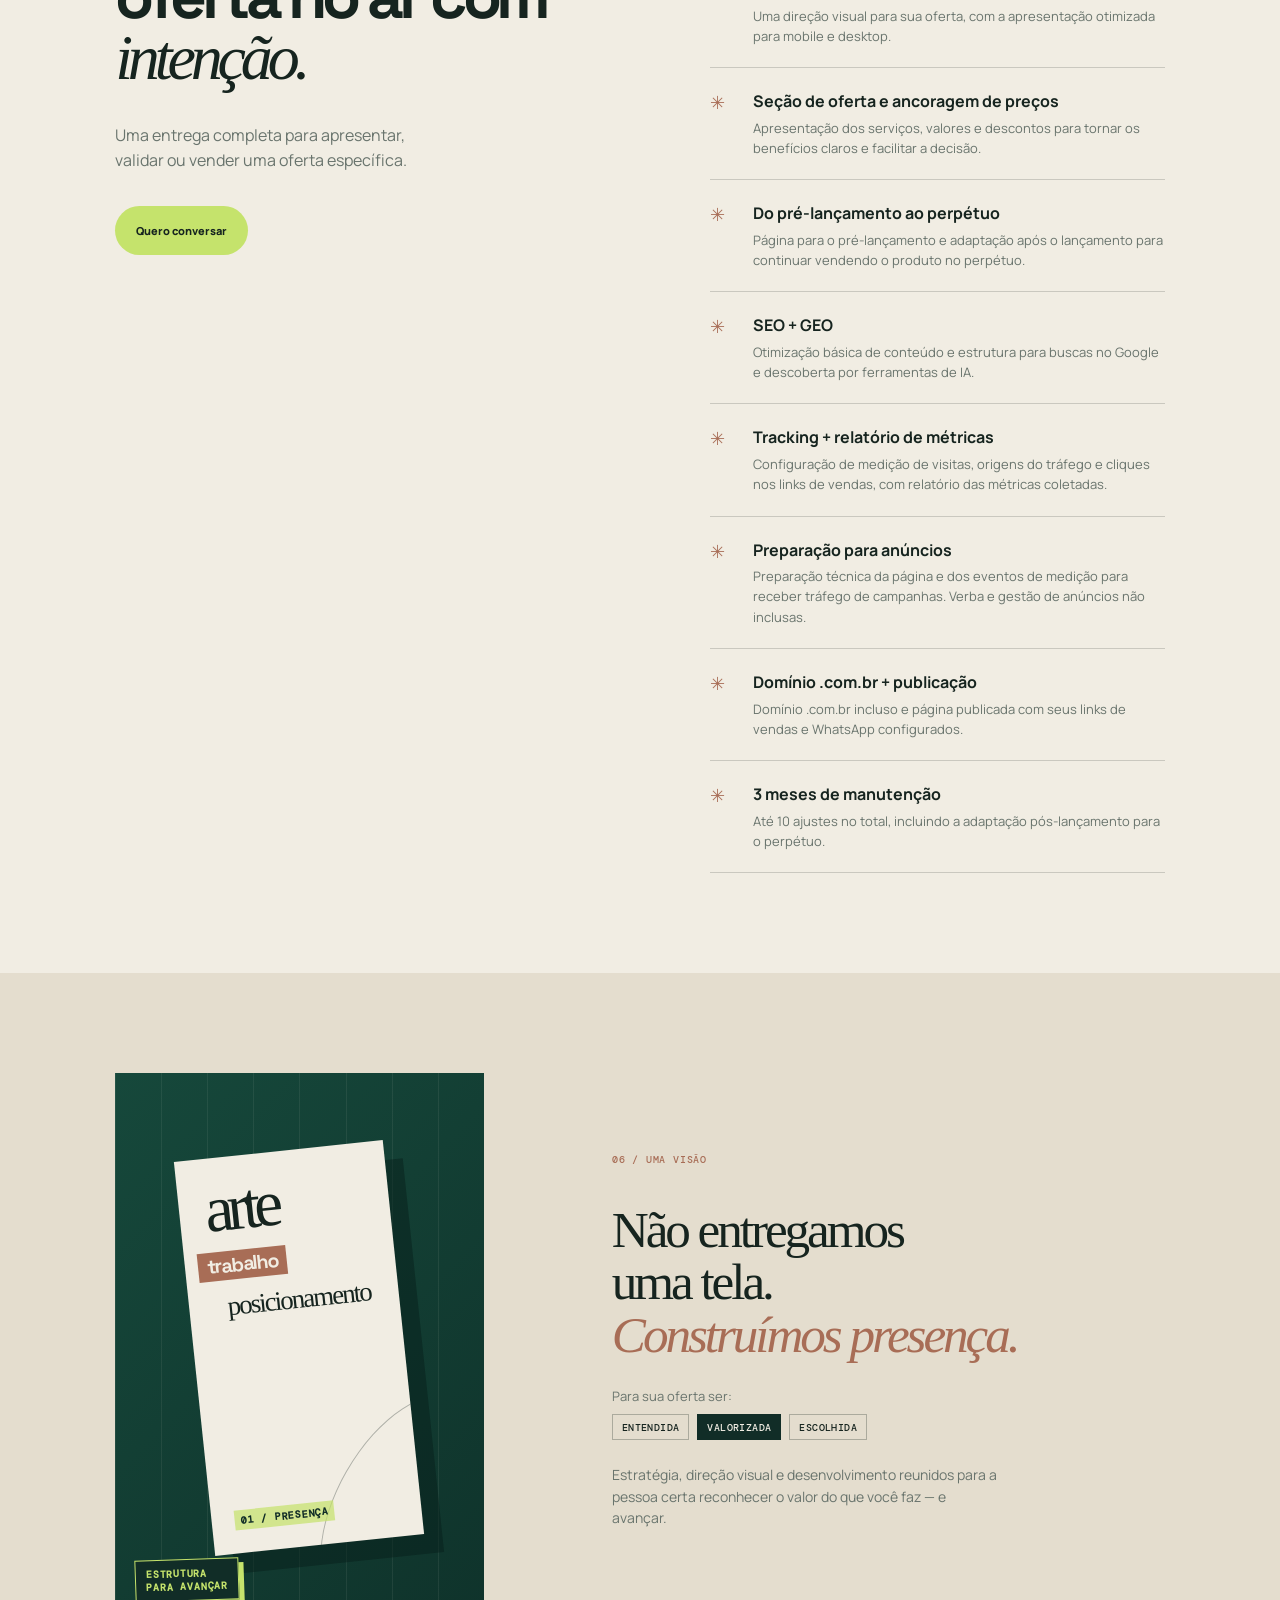
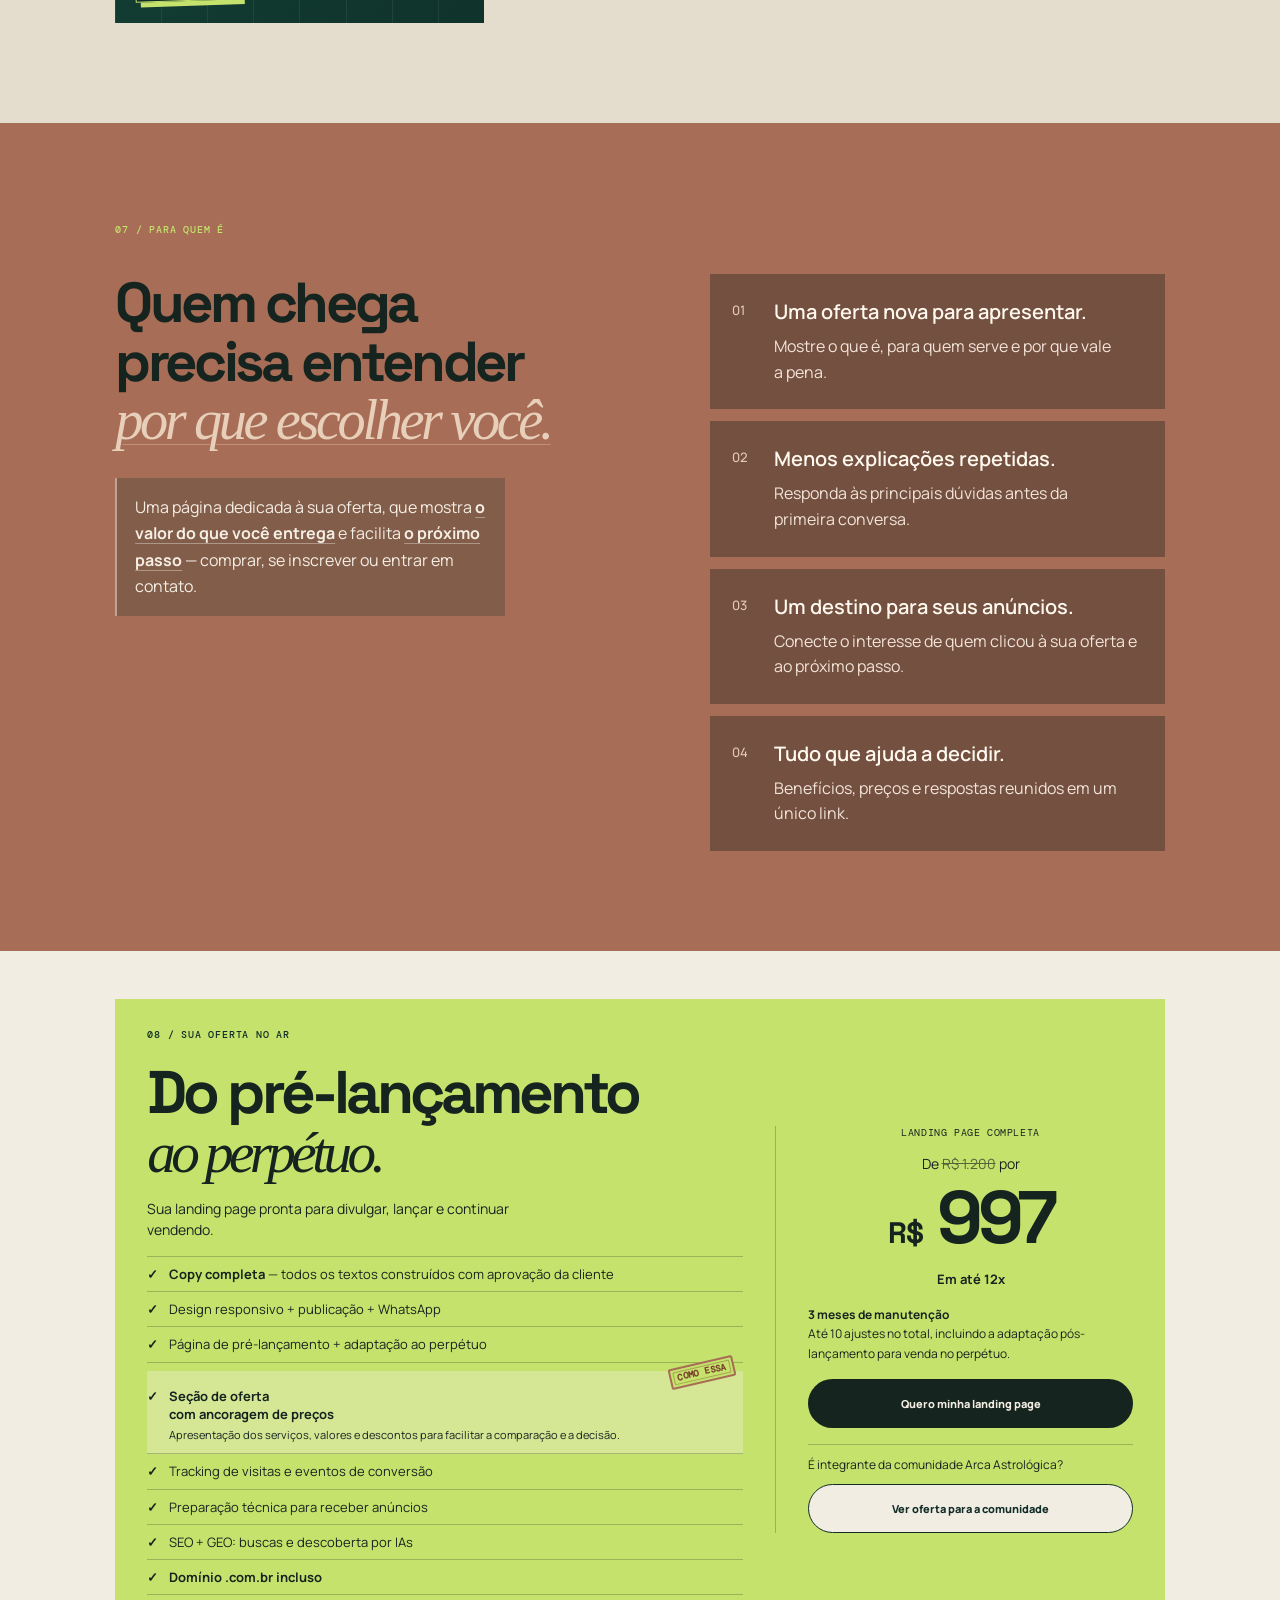
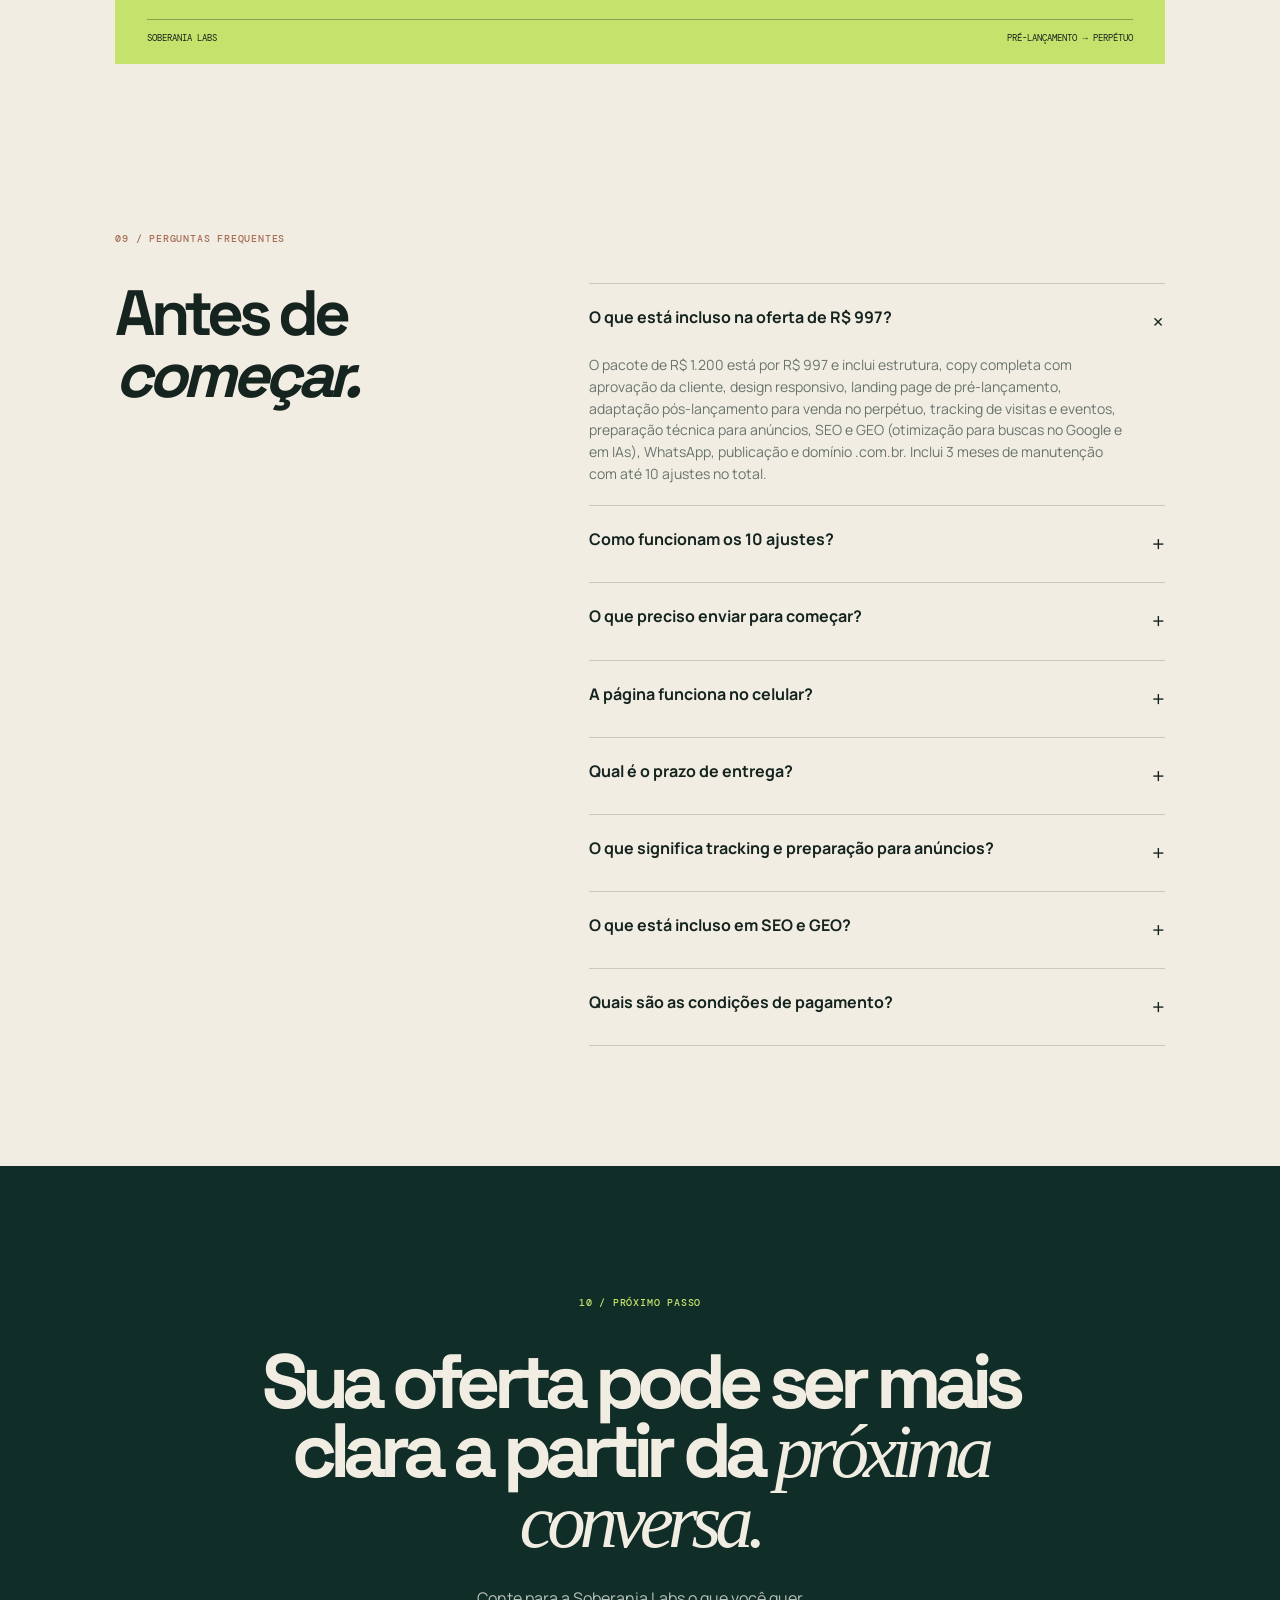
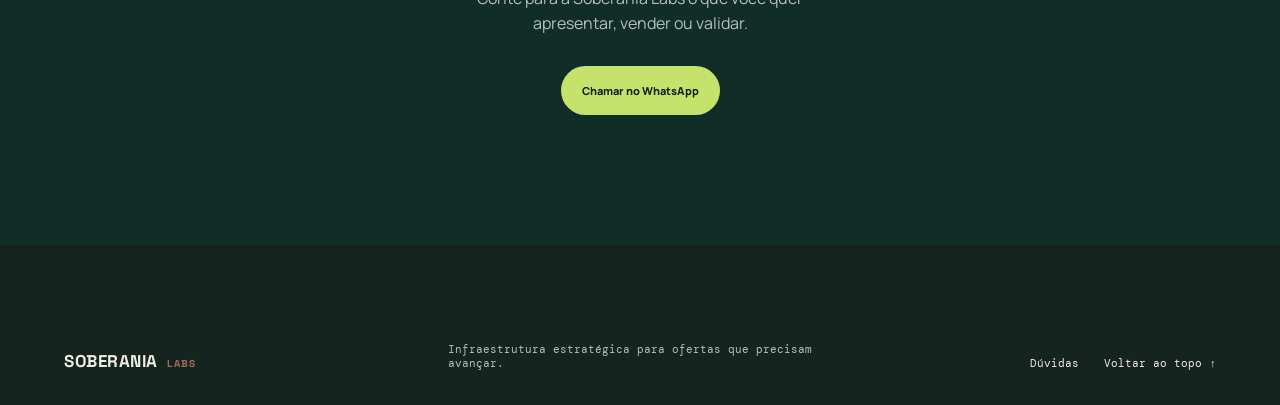
==== commit 66a02072: "Separar o script dos exemplos dos demais controles (#13)" ====
--- a/index.html
+++ b/index.html
@@ -6,6 +6,7 @@
     <meta name="description" content="Landing pages estratégicas para transformar atenção em conversas comerciais." />
     <meta name="theme-color" content="#112d27" />
     <link rel="stylesheet" href="soberania-labs-scrollytelling/inside-examples.css?v=1" />
+    <script defer src="soberania-labs-scrollytelling/inside-examples.js?v=1"></script>
     <title>Soberania Labs — Landing pages que transformam atenção em decisão</title>
     <link rel="preconnect" href="https://fonts.googleapis.com" />
     <link rel="preconnect" href="https://fonts.gstatic.com" crossorigin />
@@ -101,6 +102,6 @@
     <dialog class="community-modal" id="community-offer" aria-labelledby="community-offer-title"><button class="community-close" type="button" data-community-close aria-label="Fechar oferta da comunidade">×</button><span class="community-eyebrow">exclusivo para integrantes</span><h2 id="community-offer-title">Comunidade<br /><em>Arca Astrológica.</em></h2><p>Sua landing page do pré-lançamento ao perpétuo, com uma condição exclusiva para integrantes da comunidade.</p><ul><li>Copy completa: todos os textos construídos com aprovação da cliente</li><li>Design responsivo e domínio .com.br</li><li>Seção de oferta com preços, serviços e descontos</li><li>Tracking, preparação para anúncios e SEO + GEO</li><li>3 meses de manutenção e até 10 ajustes totais</li></ul><div class="community-condition"><span class="community-original">De <s>R$ 1.200</s> por</span><div class="community-price"><span>R$</span> 847</div><strong>Em 12x sem juros</strong></div><a class="button button-dark" data-whatsapp data-whatsapp-message="Olá! Sou integrante da comunidade Arca Astrológica e quero a landing page por R$ 847 em 12x sem juros." href="https://wa.me/554891558269">Quero a oferta de R$ 847</a></dialog>
     <footer class="site-footer"><div class="footer-brand">SOBERANIA <span>LABS</span></div><p>Infraestrutura estratégica para ofertas que precisam avançar.</p><div class="footer-links"><a href="#faq">Dúvidas</a><a href="#inicio">Voltar ao topo ↑</a></div></footer>
     <script src="script.js?v=48"></script>
-    <script src="soberania-labs-integrada.js?v=41"></script>
+    <script src="soberania-labs-integrada.js?v=40"></script>
   </body>
 </html>
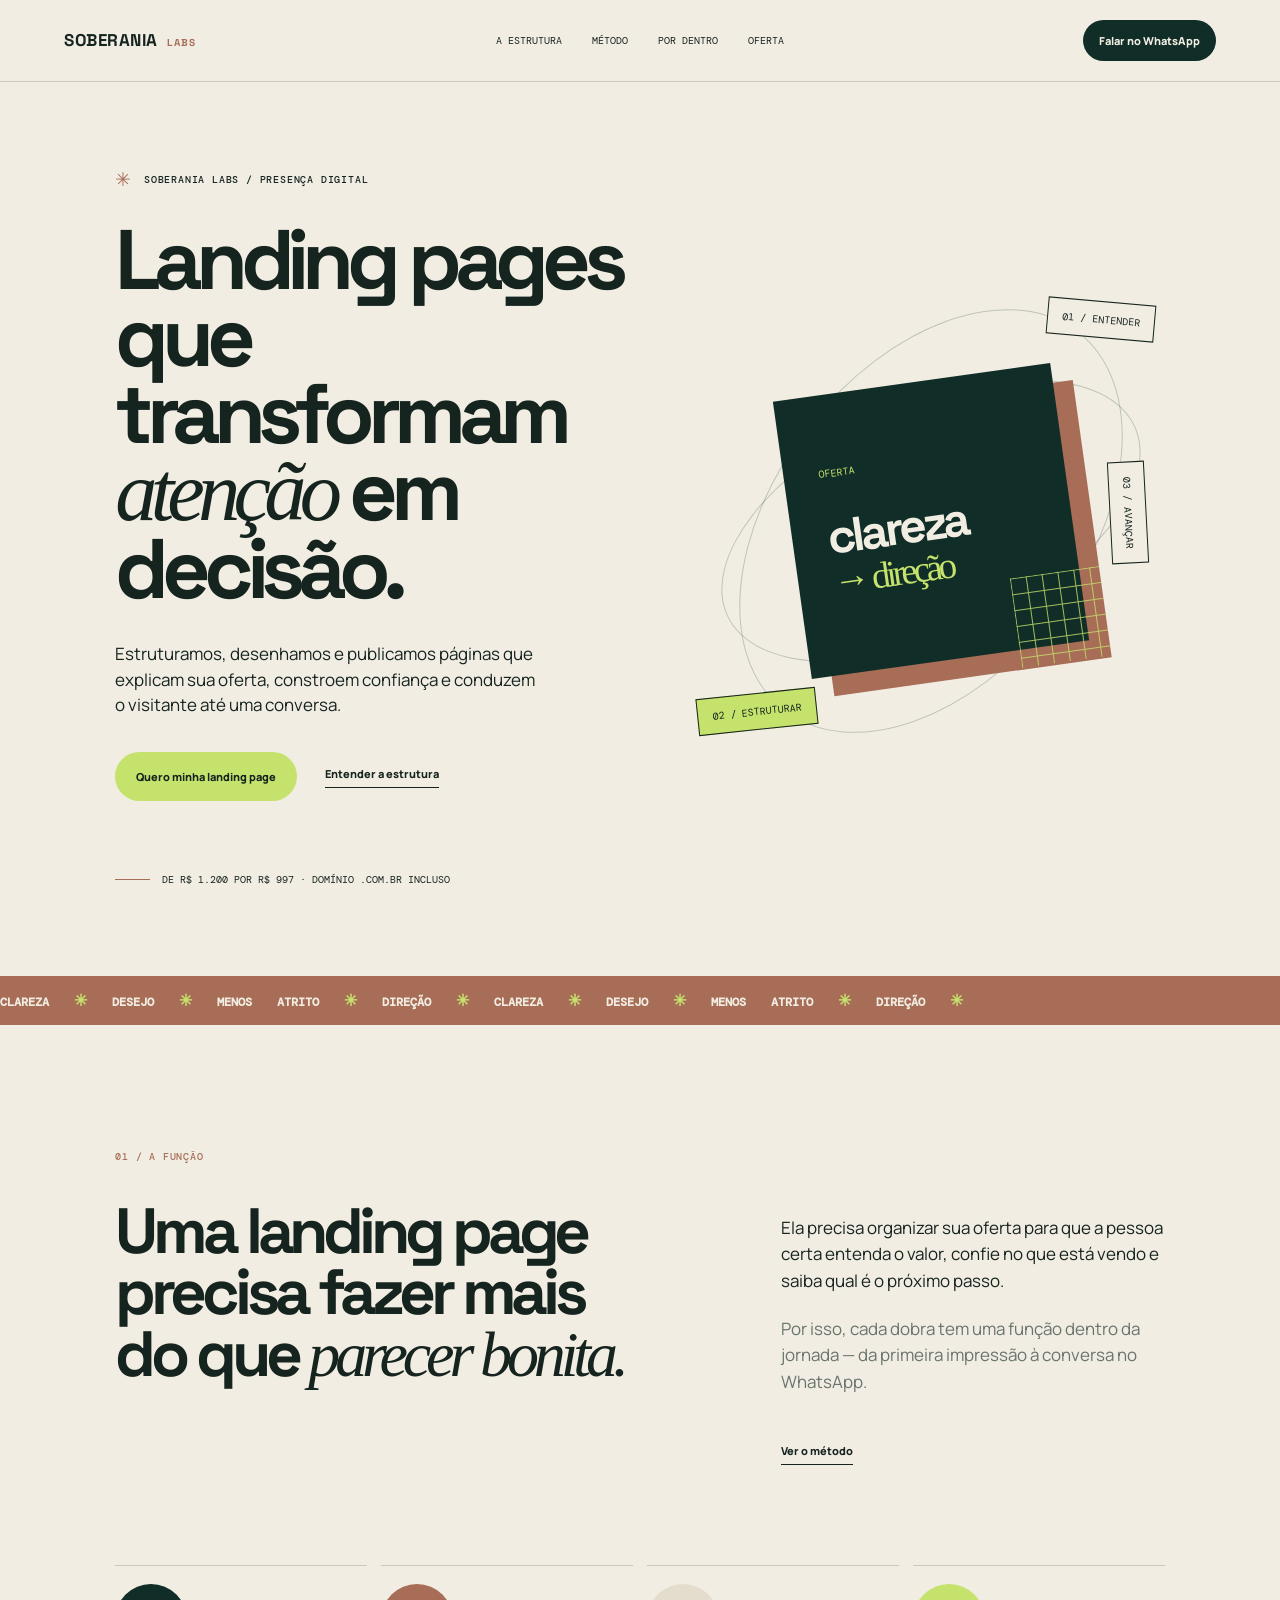
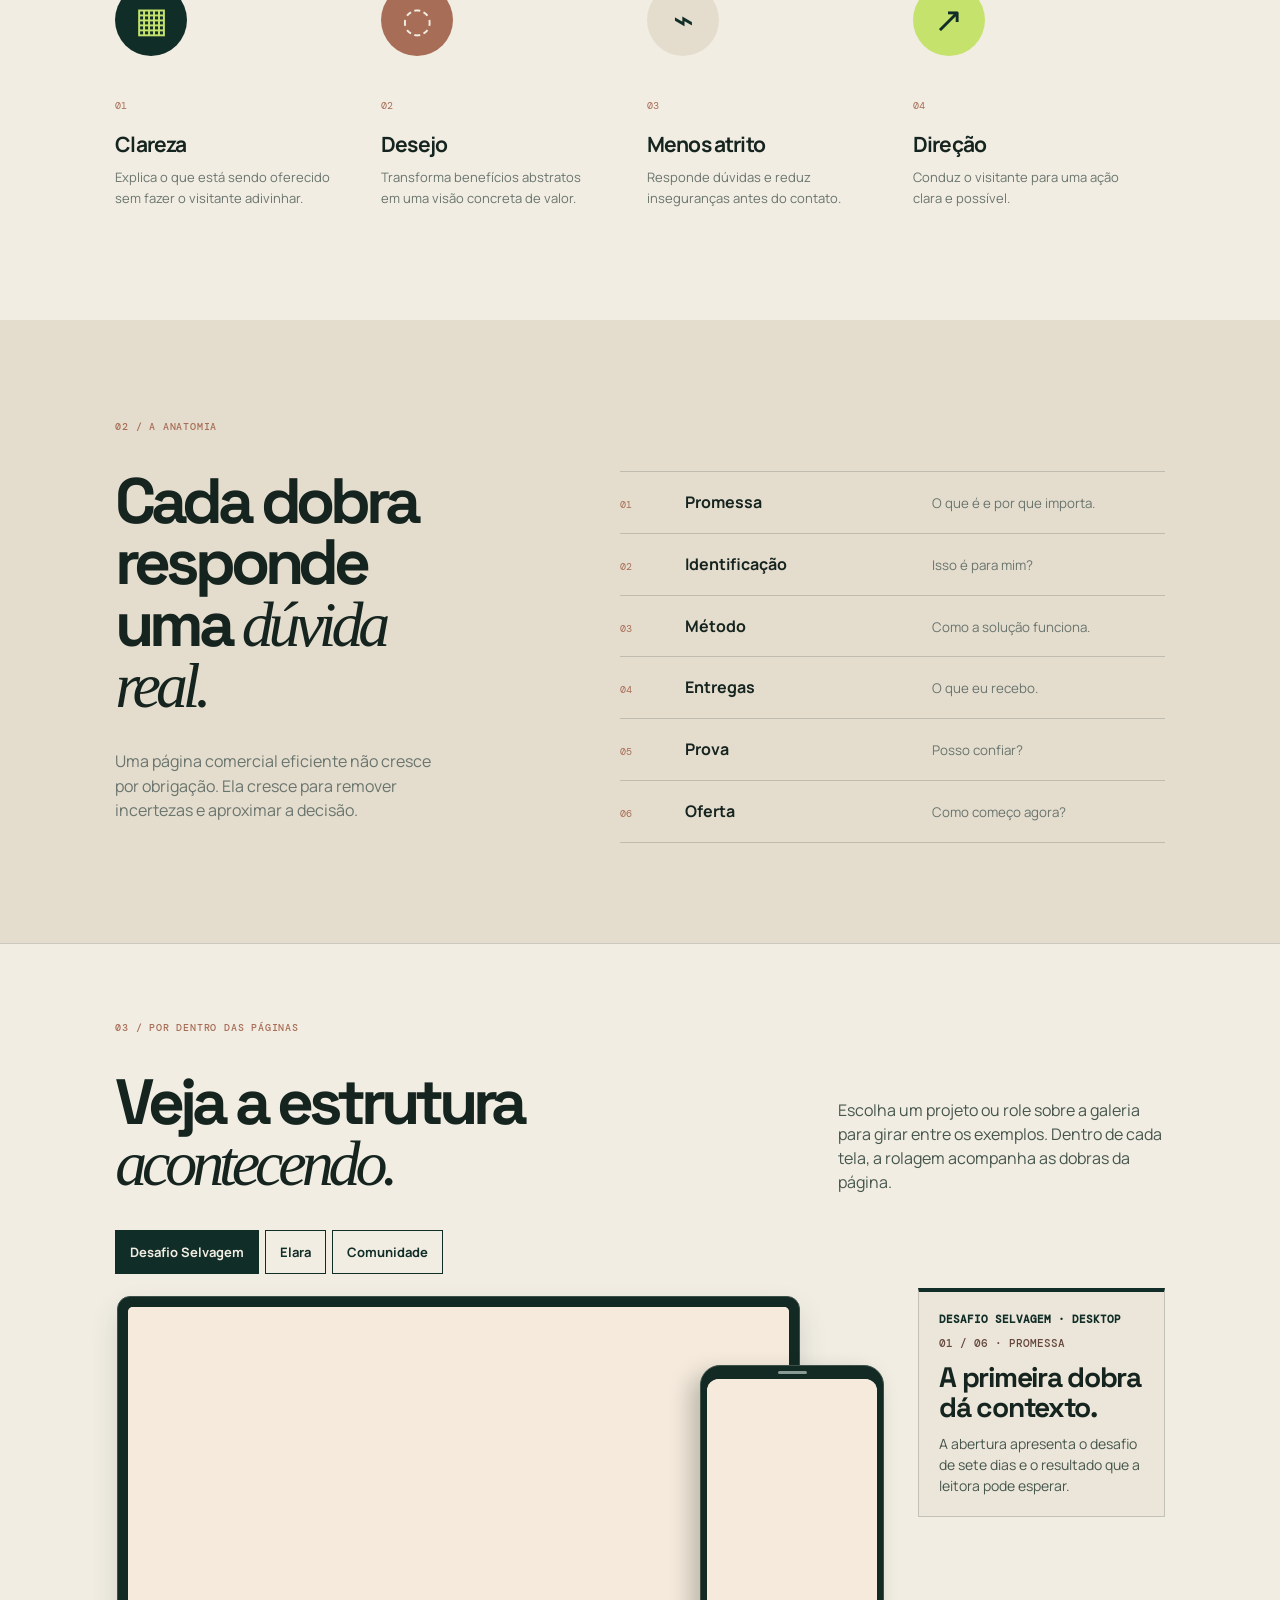
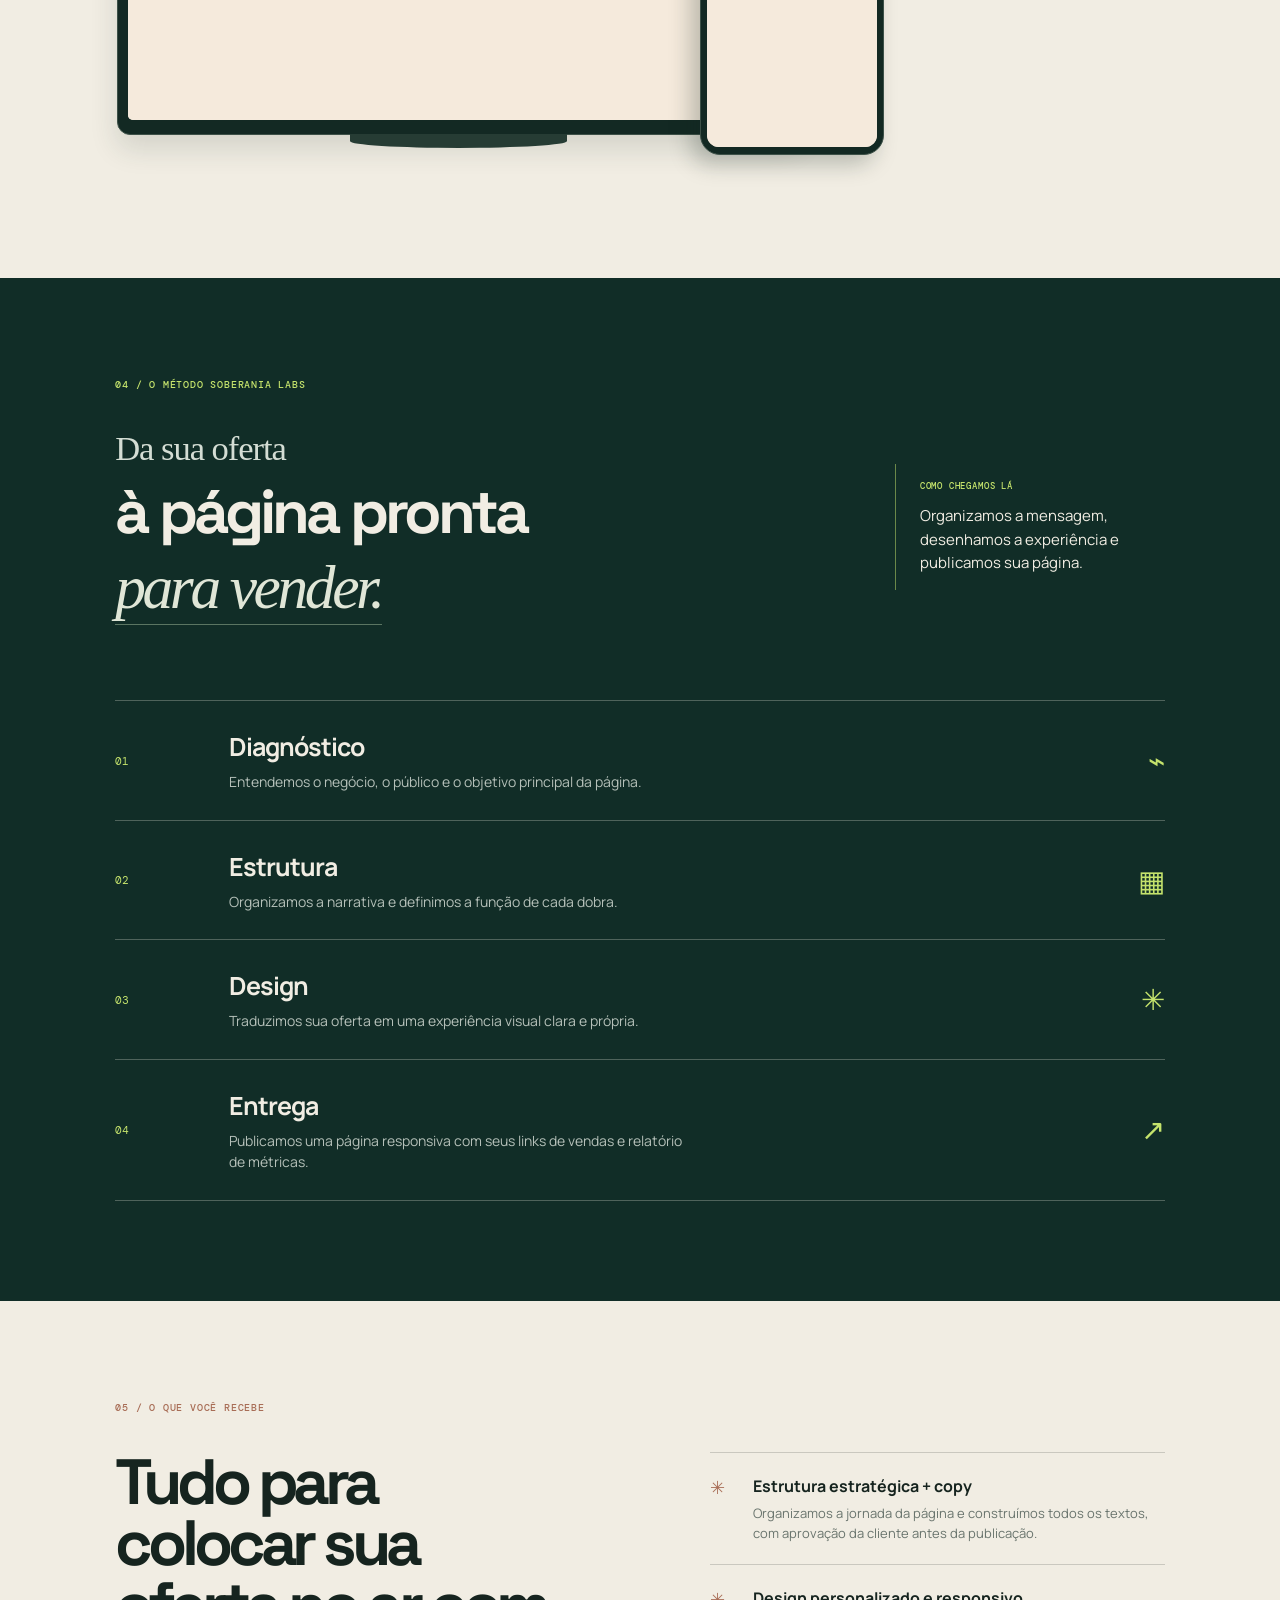
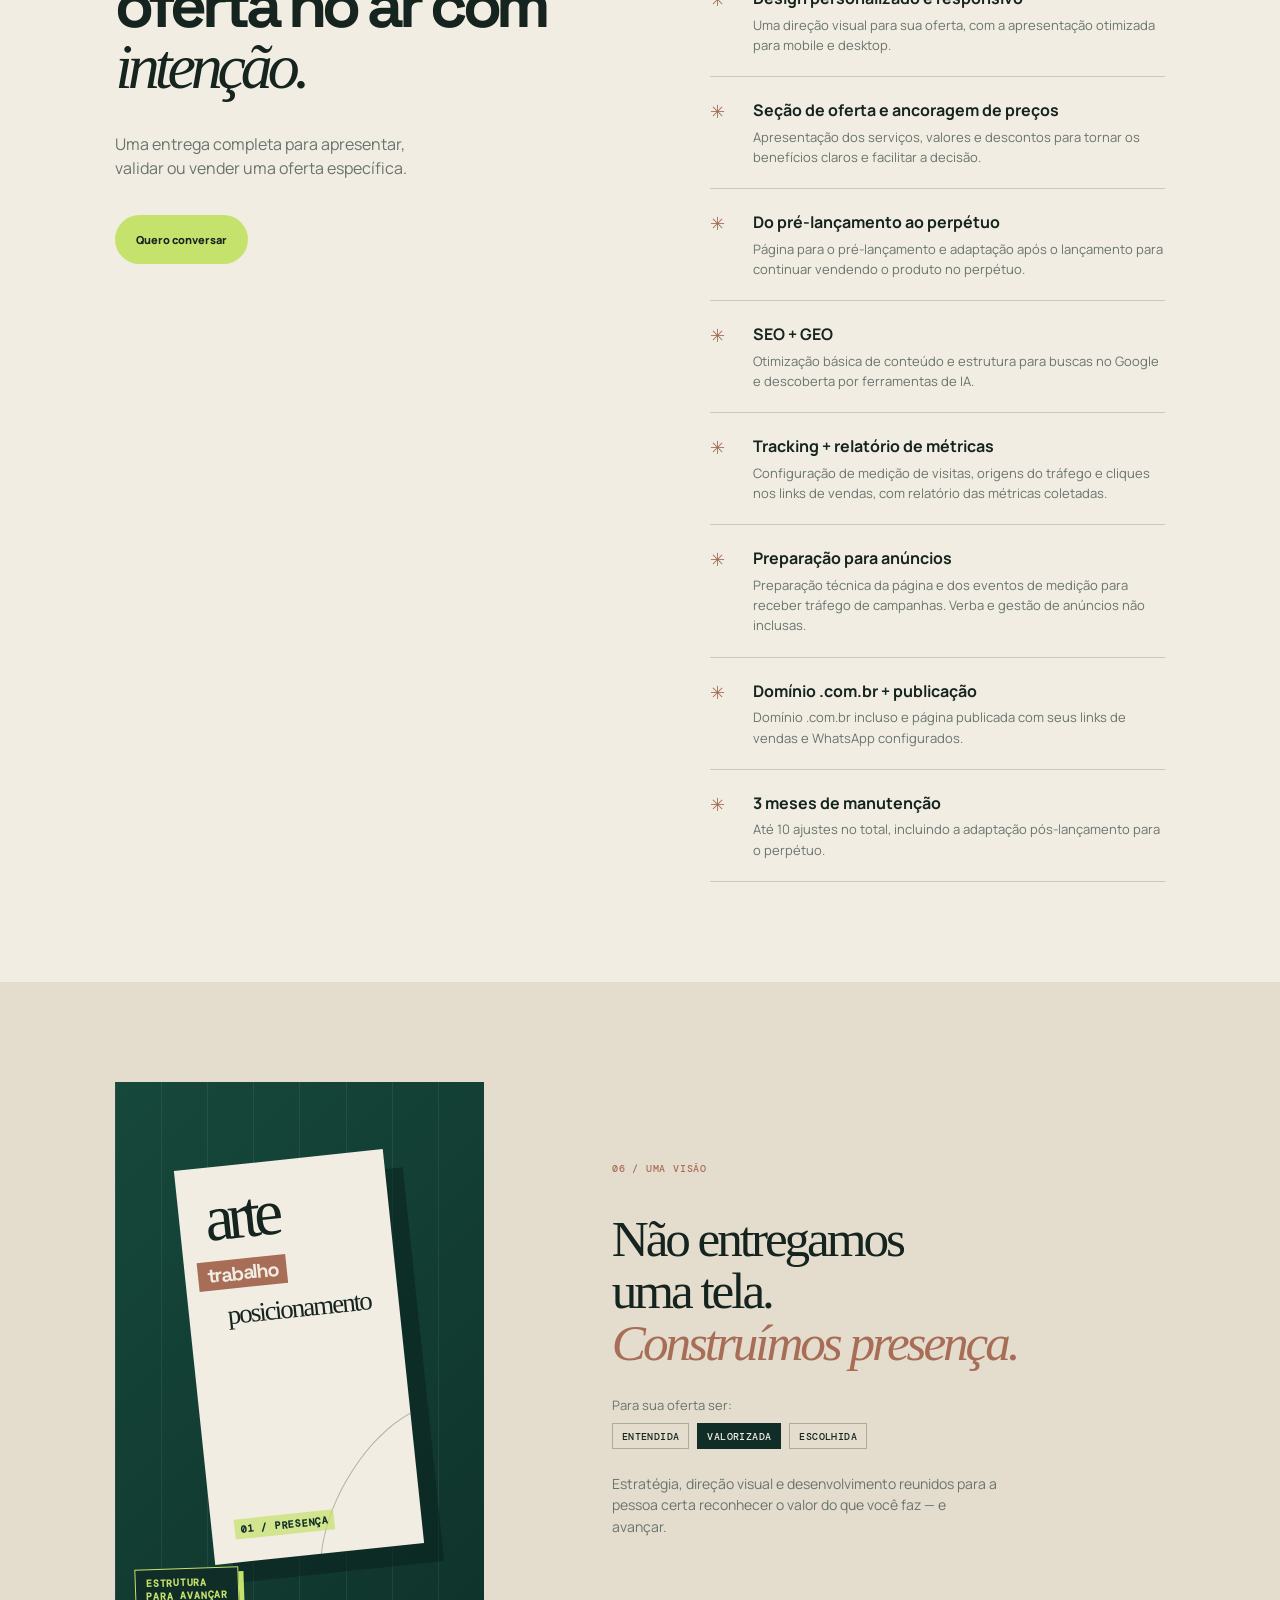
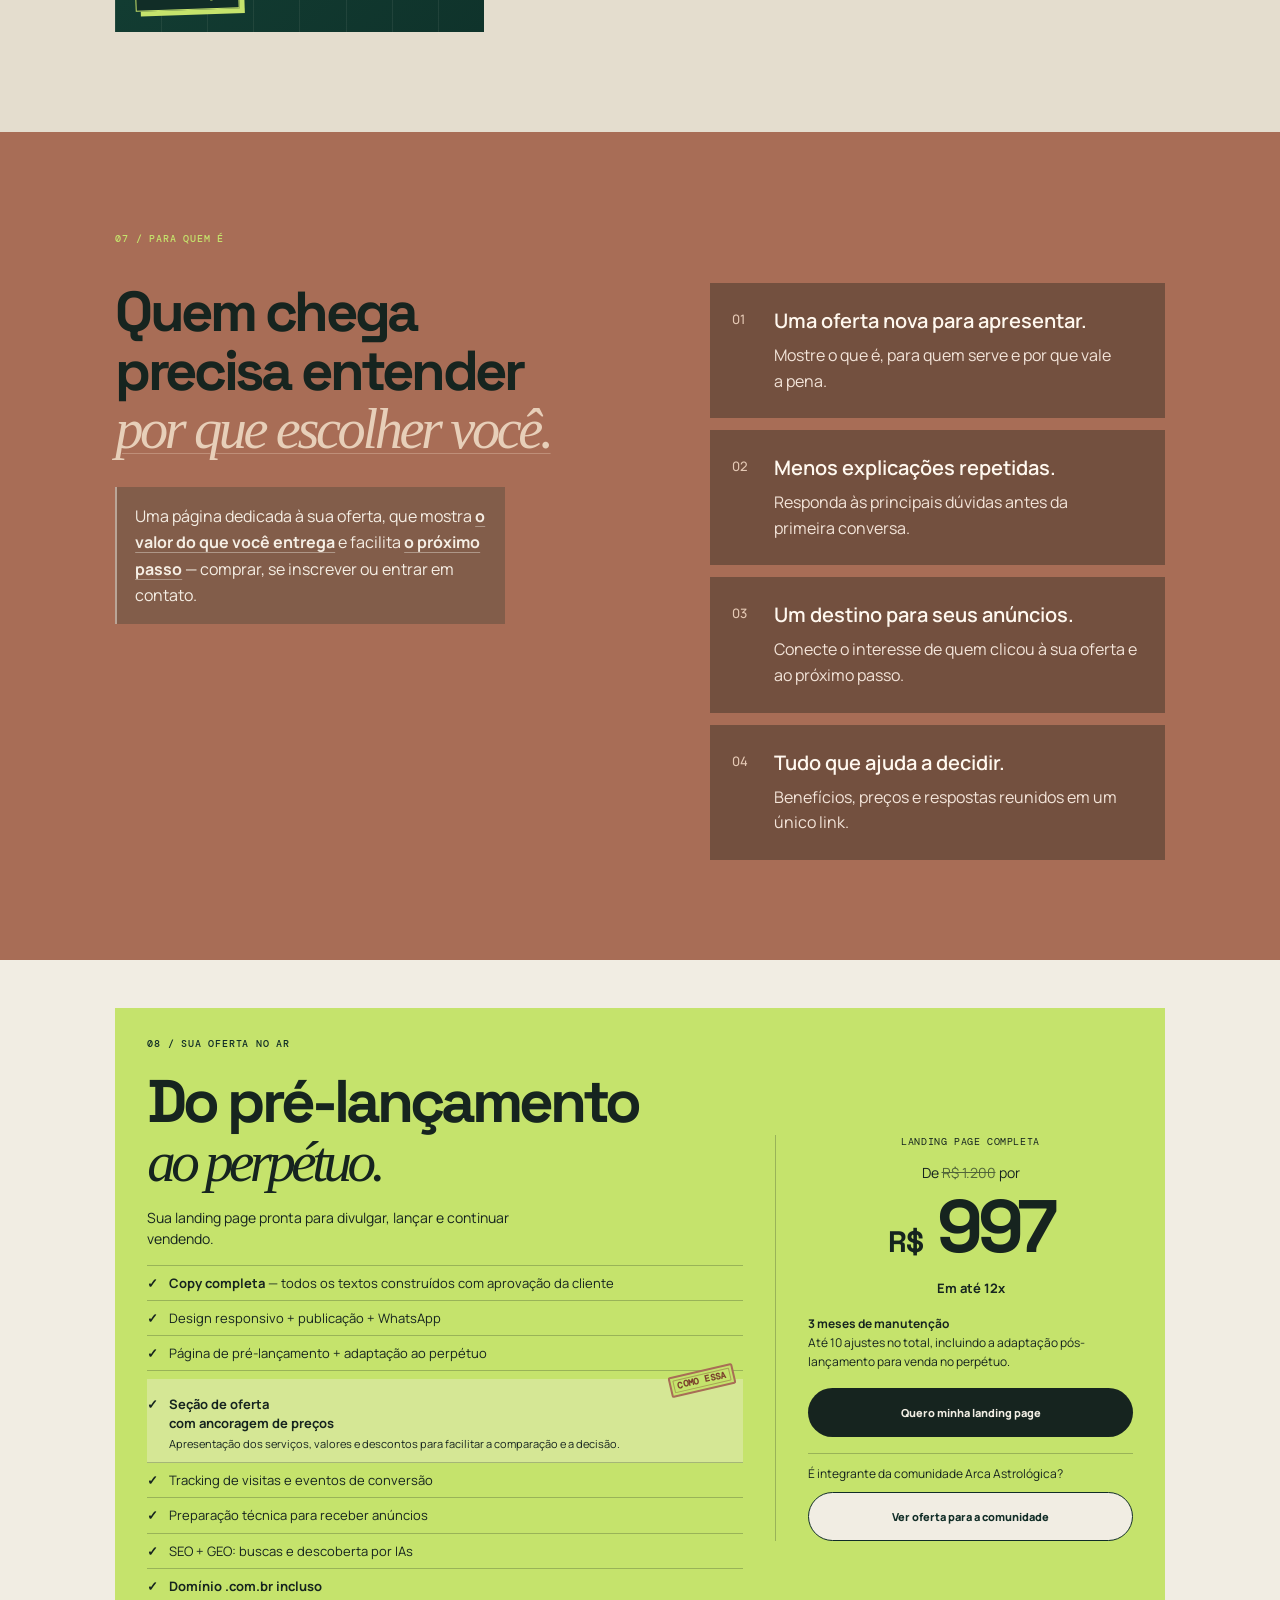
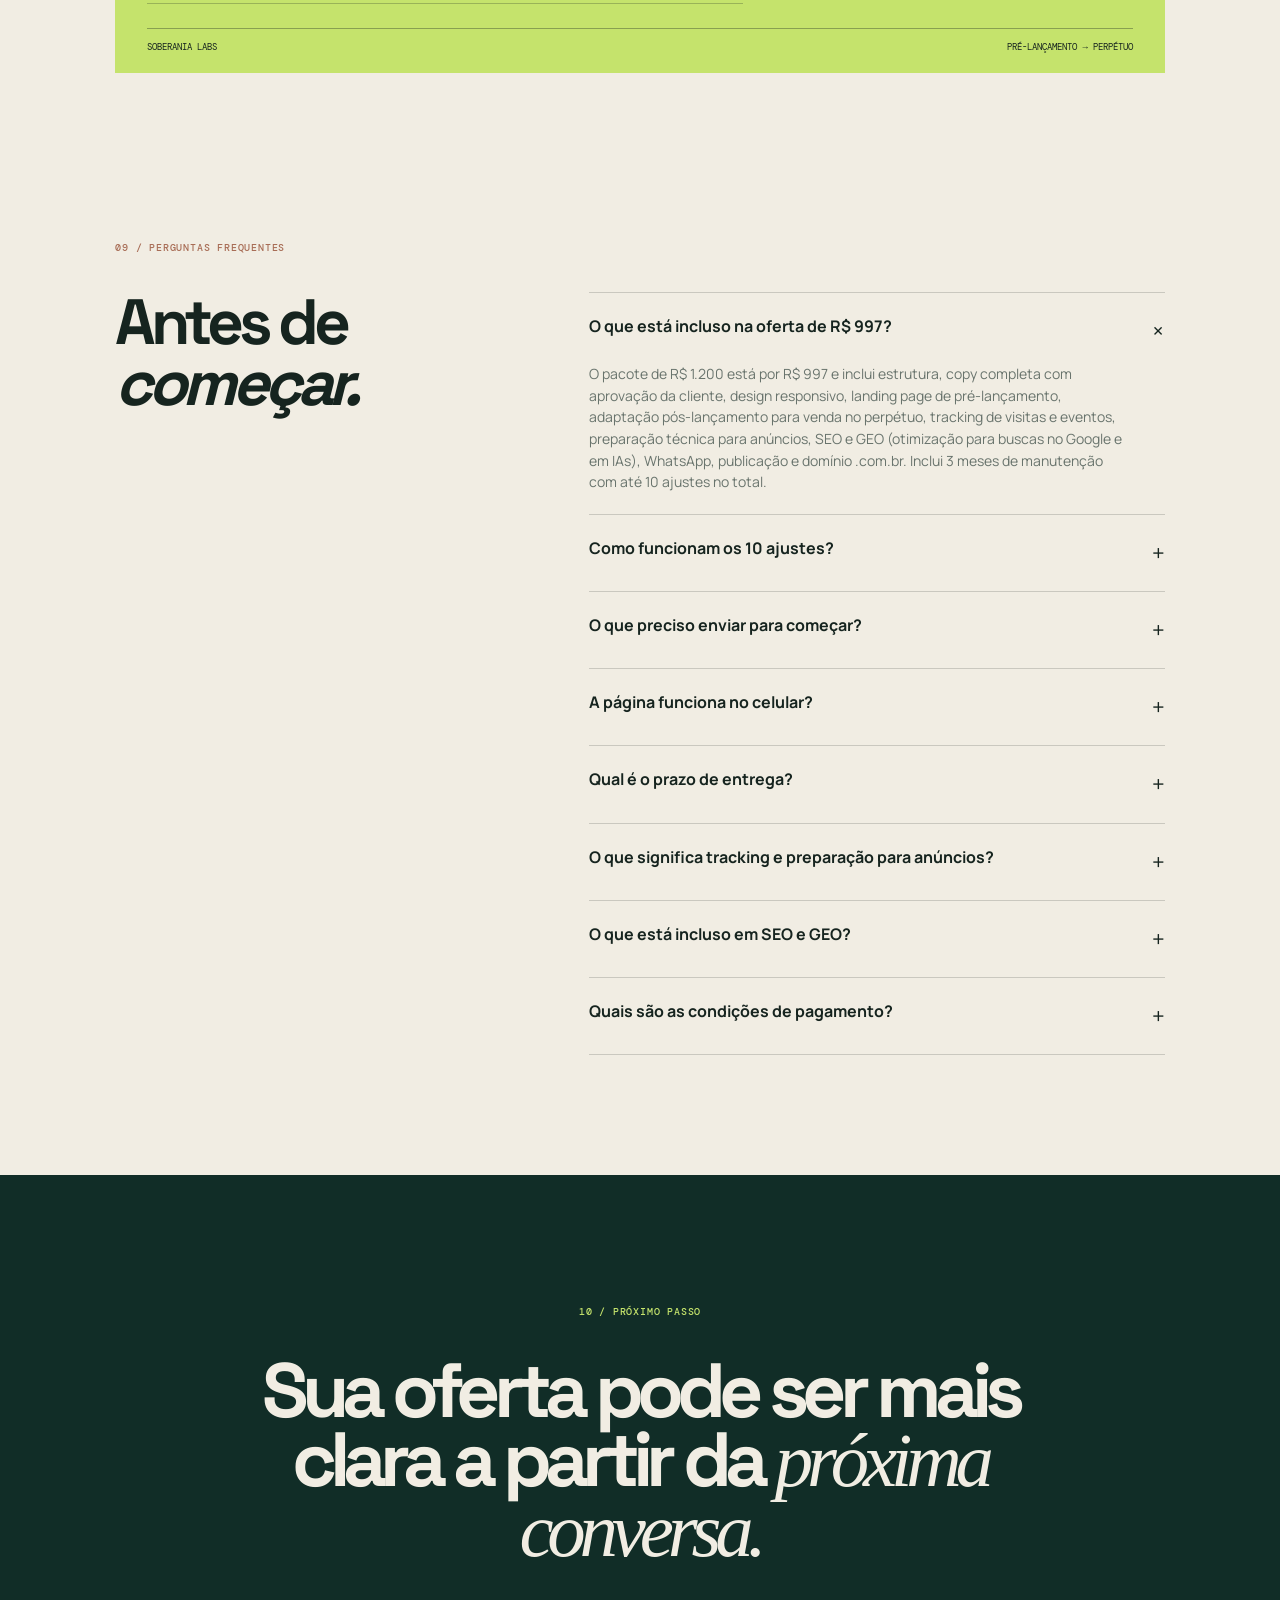
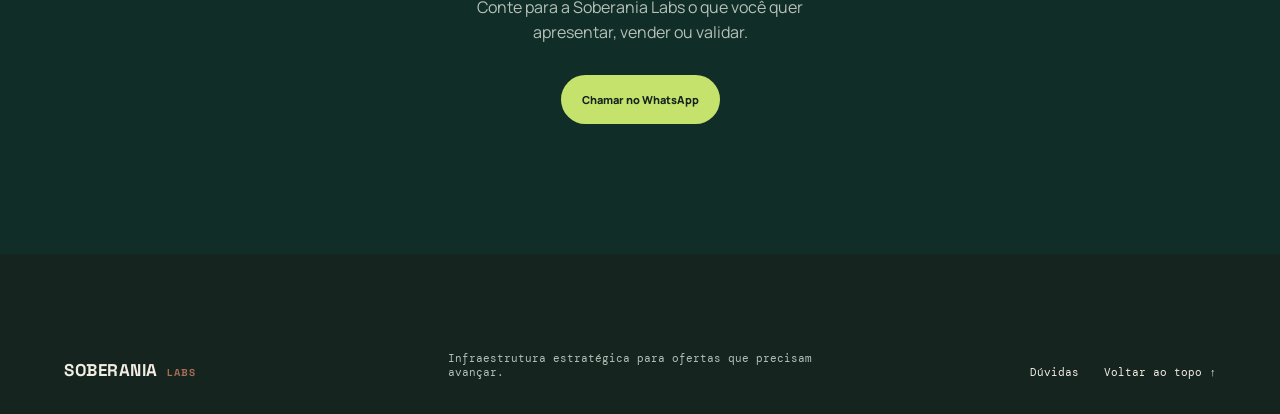
==== commit 3c0b6c9a: "Girar os mockups de desktop e celular de tres projetos (#13)" ====
--- a/index.html
+++ b/index.html
@@ -5,8 +5,8 @@
     <meta name="viewport" content="width=device-width, initial-scale=1.0" />
     <meta name="description" content="Landing pages estratégicas para transformar atenção em conversas comerciais." />
     <meta name="theme-color" content="#112d27" />
-    <link rel="stylesheet" href="soberania-labs-scrollytelling/inside-examples.css?v=1" />
-    <script defer src="soberania-labs-scrollytelling/inside-examples.js?v=1"></script>
+    <link rel="stylesheet" href="soberania-labs-scrollytelling/inside-examples.css?v=2" />
+    <script defer src="soberania-labs-scrollytelling/inside-examples.js?v=2"></script>
     <title>Soberania Labs — Landing pages que transformam atenção em decisão</title>
     <link rel="preconnect" href="https://fonts.googleapis.com" />
     <link rel="preconnect" href="https://fonts.gstatic.com" crossorigin />
@@ -37,47 +37,89 @@
           <div class="section-kicker">03 / por dentro das páginas</div>
           <div class="inside-heading">
             <h2 id="inside-title">Veja a estrutura <em>acontecendo.</em></h2>
-            <p>Explore dois projetos reais. Role dentro de cada quadro e veja como a explicação muda a cada dobra.</p>
+            <p>Escolha um projeto ou role sobre a galeria para girar entre os exemplos. Dentro de cada tela, a rolagem acompanha as dobras da página.</p>
           </div>
         </div>
         <div class="inside-examples">
-          <div class="inside-switch" role="group" aria-label="Escolher exemplo" hidden>
+          <div class="inside-switch" role="group" aria-label="Escolher projeto" hidden>
             <button type="button" data-example-button="desafio" aria-controls="inside-desafio" aria-pressed="true">Desafio Selvagem</button>
             <button type="button" data-example-button="elara" aria-controls="inside-elara" aria-pressed="false">Elara</button>
+            <button type="button" data-example-button="comunidade" aria-controls="inside-comunidade" aria-pressed="false">Comunidade</button>
           </div>
           <div class="inside-grid">
-            <figure class="inside-frame is-current" id="inside-desafio" data-example="desafio">
-              <figcaption class="inside-frame-label"><strong>Desafio Selvagem</strong><span>Página de vendas</span></figcaption>
-              <div class="inside-viewport">
-                <iframe title="Prévia do Desafio Selvagem" src="soberania-labs-scrollytelling/desafio-selvagem/index.html"></iframe>
-              </div>
-              <template>
-                <article data-target="#topo" data-label="Promessa"><h3>A primeira dobra dá contexto.</h3><p>A abertura apresenta o desafio de sete dias e o resultado que a leitora pode esperar.</p></article>
-                <article data-target="#problema" data-label="Identificação"><h3>A pessoa se reconhece na história.</h3><p>A narrativa aproxima a oferta da rotina e das dificuldades que a visitante já enfrenta.</p></article>
-                <article data-target=".routine-intro" data-label="Jornada"><h3>O caminho deixa de ser abstrato.</h3><p>As etapas mostram o que acontece depois da inscrição.</p></article>
-                <article data-target="#central" data-label="Entregas"><h3>A oferta ganha forma.</h3><p>A visitante entende o que recebe e como participa do desafio.</p></article>
-                <article data-target=".proof" data-label="Prova"><h3>A confiança aparece no momento certo.</h3><p>Provas e contexto ajudam a resolver dúvidas antes da decisão.</p></article>
-                <article data-target=".final" data-label="Ação"><h3>O próximo passo fica simples.</h3><p>A página termina com uma ação clara para quem quer participar.</p></article>
-              </template>
-            </figure>
-            <figure class="inside-frame" id="inside-elara" data-example="elara">
-              <figcaption class="inside-frame-label"><strong>Elara</strong><span>Captura de portfólio</span></figcaption>
-              <div class="inside-viewport">
-                <iframe title="Prévia visual da landing page Elara" src="soberania-labs-scrollytelling/elara/index.html"></iframe>
-              </div>
-              <template>
-                <article data-target="#inicio" data-label="Abertura"><h3>A formação encontra seu público.</h3><p>A abertura nomeia a proposta e fala diretamente com mulheres que guiam outras mulheres.</p></article>
-                <article data-target="#proposta" data-label="Proposta"><h3>A narrativa situa a experiência.</h3><p>Texto e imagens ajudam a entender por que a formação existe e quais questões ela acolhe.</p></article>
-                <article data-target="#caminhos" data-label="Caminhos"><h3>O conteúdo aparece em partes.</h3><p>Os caminhos mostram os temas da formação e ajudam a visitante a se localizar na proposta.</p></article>
-                <article data-target="#comparacao" data-label="Diferenciais"><h3>A comparação esclarece a escolha.</h3><p>Os diferenciais mostram como a experiência foi pensada e em que ela se distingue de outras formações.</p></article>
-                <article data-target="#autoria" data-label="Autoria e prova"><h3>Quem conduz também importa.</h3><p>A trajetória de Alejandra e os depoimentos dão contexto à decisão.</p></article>
-                <article data-target="#por-dentro" data-label="Entregas"><h3>A visitante vê o que recebe.</h3><p>A prévia da formação e os materiais ajudam a imaginar a experiência na prática.</p></article>
-                <article data-target="#investimento" data-label="Oferta"><h3>O investimento chega com contexto.</h3><p>As condições aparecem depois que a visitante já conhece a formação e suas entregas.</p></article>
-                <article data-target="#faq" data-label="Dúvidas"><h3>As últimas dúvidas têm resposta.</h3><p>As perguntas frequentes encerram a página e ajudam a decidir o próximo passo.</p></article>
-              </template>
-            </figure>
+            <div class="inside-deck">
+              <figure class="inside-frame" id="inside-desafio" data-example="desafio" aria-label="Desafio Selvagem">
+                <div class="inside-device-pair">
+                  <div class="inside-device inside-device--desktop">
+                    <div class="inside-viewport">
+                      <iframe title="Desafio Selvagem · desktop" data-device="desktop" width="1280" height="800" src="soberania-labs-scrollytelling/desafio-selvagem/index.html"></iframe>
+                    </div>
+                  </div>
+                  <div class="inside-device inside-device--phone">
+                    <div class="inside-viewport">
+                      <iframe title="Desafio Selvagem · celular" data-device="celular" width="390" height="844" src="soberania-labs-scrollytelling/desafio-selvagem/index.html"></iframe>
+                    </div>
+                  </div>
+                </div>
+                <template>
+                  <article data-target="#topo" data-label="Promessa"><h3>A primeira dobra dá contexto.</h3><p>A abertura apresenta o desafio de sete dias e o resultado que a leitora pode esperar.</p></article>
+                  <article data-target="#problema" data-label="Identificação"><h3>A pessoa se reconhece na história.</h3><p>A narrativa aproxima a oferta da rotina e das dificuldades que a visitante já enfrenta.</p></article>
+                  <article data-target=".routine-intro" data-label="Jornada"><h3>O caminho deixa de ser abstrato.</h3><p>As etapas mostram o que acontece depois da inscrição.</p></article>
+                  <article data-target="#central" data-label="Entregas"><h3>A oferta ganha forma.</h3><p>A visitante entende o que recebe e como participa do desafio.</p></article>
+                  <article data-target=".proof" data-label="Prova"><h3>A confiança aparece no momento certo.</h3><p>Provas e contexto ajudam a resolver dúvidas antes da decisão.</p></article>
+                  <article data-target=".final" data-label="Ação"><h3>O próximo passo fica simples.</h3><p>A página termina com uma ação clara para quem quer participar.</p></article>
+                </template>
+              </figure>
+              <figure class="inside-frame" id="inside-elara" data-example="elara" aria-label="Elara">
+                <div class="inside-device-pair">
+                  <div class="inside-device inside-device--desktop">
+                    <div class="inside-viewport">
+                      <iframe title="Elara · desktop" data-device="desktop" width="1280" height="800" loading="lazy" src="soberania-labs-scrollytelling/elara/desktop/index.html"></iframe>
+                    </div>
+                  </div>
+                  <div class="inside-device inside-device--phone">
+                    <div class="inside-viewport">
+                      <iframe title="Elara · celular" data-device="celular" width="390" height="844" loading="lazy" src="soberania-labs-scrollytelling/elara/index.html"></iframe>
+                    </div>
+                  </div>
+                </div>
+                <template>
+                  <article data-target="#inicio" data-label="Abertura"><h3>A formação encontra seu público.</h3><p>A abertura nomeia a proposta e fala diretamente com mulheres que guiam outras mulheres.</p></article>
+                  <article data-target="#proposta" data-label="Proposta"><h3>A narrativa situa a experiência.</h3><p>Texto e imagens ajudam a entender por que a formação existe e quais questões ela acolhe.</p></article>
+                  <article data-target="#caminhos" data-label="Caminhos"><h3>O conteúdo aparece em partes.</h3><p>Os caminhos mostram os temas da formação e ajudam a visitante a se localizar na proposta.</p></article>
+                  <article data-target="#comparacao" data-label="Diferenciais"><h3>A comparação esclarece a escolha.</h3><p>Os diferenciais mostram como a experiência foi pensada e em que ela se distingue de outras formações.</p></article>
+                  <article data-target="#autoria" data-label="Autoria e prova"><h3>Quem conduz também importa.</h3><p>A trajetória de Alejandra e os depoimentos dão contexto à decisão.</p></article>
+                  <article data-target="#por-dentro" data-label="Entregas"><h3>A visitante vê o que recebe.</h3><p>A prévia da formação e os materiais ajudam a imaginar a experiência na prática.</p></article>
+                  <article data-target="#investimento" data-label="Oferta"><h3>O investimento chega com contexto.</h3><p>As condições aparecem depois que a visitante já conhece a formação e suas entregas.</p></article>
+                  <article data-target="#faq" data-label="Dúvidas"><h3>As últimas dúvidas têm resposta.</h3><p>As perguntas frequentes encerram a página e ajudam a decidir o próximo passo.</p></article>
+                </template>
+              </figure>
+              <figure class="inside-frame" id="inside-comunidade" data-example="comunidade" aria-label="Comunidade de Planejamento Cíclico">
+                <div class="inside-device-pair">
+                  <div class="inside-device inside-device--desktop">
+                    <div class="inside-viewport">
+                      <iframe title="Comunidade de Planejamento Cíclico · desktop" data-device="desktop" width="1280" height="800" loading="lazy" src="soberania-labs-scrollytelling/comunidade/desktop/index.html"></iframe>
+                    </div>
+                  </div>
+                  <div class="inside-device inside-device--phone">
+                    <div class="inside-viewport">
+                      <iframe title="Comunidade de Planejamento Cíclico · celular" data-device="celular" width="390" height="844" loading="lazy" src="soberania-labs-scrollytelling/comunidade/celular/index.html"></iframe>
+                    </div>
+                  </div>
+                </div>
+                <template>
+                  <article data-target="#inicio" data-label="Abertura"><h3>O céu e o mar abrem a experiência.</h3><p>O pôr do sol apresenta a comunidade de Mariana Tevah e a ideia de planejar a vida respeitando os próprios ciclos.</p></article>
+                  <article data-target="#identificacao" data-label="Identificação"><h3>A leitora reconhece o próprio ritmo.</h3><p>A página parte da experiência de adiar o que importa e apresenta outra forma de organizar a vida.</p></article>
+                  <article data-target="#metodo" data-label="Método"><h3>A mandala organiza a proposta.</h3><p>Os pontos do método mostram como transformar autoconhecimento em decisões e ações ao longo do ciclo.</p></article>
+                  <article data-target="#comunidade" data-label="Comunidade"><h3>A prática ganha companhia.</h3><p>As atividades e os encontros mostram como o Planejamento Cíclico acontece em grupo.</p></article>
+                  <article data-target="#mariana" data-label="Autoria e prova"><h3>A página apresenta quem conduz.</h3><p>A trajetória de Mariana e os relatos das participantes dão contexto à experiência da comunidade.</p></article>
+                  <article data-target="#por-dentro" data-label="Entregas"><h3>O que está incluso fica visível.</h3><p>Uma prévia dos espaços, encontros e materiais ajuda a visitante a entender o que recebe.</p></article>
+                  <article data-target="#investimento" data-label="Investimento"><h3>O convite fecha a jornada.</h3><p>A oferta reúne o investimento e o próximo passo para participar.</p></article>
+                </template>
+              </figure>
+            </div>
             <aside class="inside-notes" aria-label="Explicação da dobra" aria-live="polite" aria-atomic="true">
-              <p class="inside-note-project">Desafio Selvagem</p>
+              <p class="inside-note-project">Desafio Selvagem · desktop</p>
               <p class="inside-note-index">01 / 06 · Promessa</p>
               <div class="inside-note-copy">
                 <h3>A primeira dobra dá contexto.</h3>
--- a/soberania-labs-scrollytelling/inside-examples.css
+++ b/soberania-labs-scrollytelling/inside-examples.css
@@ -6,15 +6,43 @@
 .inside-heading p{font-size:16px;line-height:1.5;color:#46564d;max-width:36ch;margin:0}
 
 .inside-examples{padding:0 9vw clamp(48px,8vw,110px)}
-.inside-grid{display:grid;grid-template-columns:repeat(2,minmax(0,1fr)) minmax(210px,.72fr);gap:clamp(14px,2vw,30px);align-items:start}
-.inside-frame{margin:0;min-width:0;padding:10px;background:var(--forest);border:2px solid var(--forest)}
-.inside-frame.is-current{border-color:var(--clay)}
-.inside-frame-label{display:flex;flex-wrap:wrap;justify-content:space-between;align-items:baseline;gap:4px 8px;margin:0 0 8px;color:var(--bone)}
-.inside-frame-label strong{font:700 15px/1.2 var(--display)}
-.inside-frame-label span{font:500 9px/1.3 var(--mono);color:var(--lime);text-transform:uppercase}
-.inside-viewport{height:clamp(310px,54svh,500px);background:#f6eadc}
+.inside-grid{display:grid;grid-template-columns:minmax(0,1fr) minmax(218px,.32fr);gap:clamp(14px,2.5vw,36px);align-items:start}
+.inside-deck{min-width:0;perspective:1300px}
+.inside-frame{min-width:0;margin:0 0 18px}
+.inside-examples.is-enhanced .inside-deck{display:grid}
+.inside-examples.is-enhanced .inside-frame{grid-area:1/1;margin:0;z-index:1}
+.inside-examples.is-enhanced .inside-frame.is-departing{z-index:0;pointer-events:none}
+.inside-device-pair{display:grid;align-items:end;padding:8px 2px 20px;transform-style:preserve-3d}
+.inside-device{
+  position:relative;grid-area:1/1;min-width:0;box-sizing:border-box;
+  background:#132923;border:1px solid #3d5148;
+}
+.inside-device--desktop{
+  width:89%;align-self:center;margin-bottom:20px;padding:10px 10px 14px;
+  border-radius:13px;box-shadow:0 14px 28px #233c3424;
+  --inside-screen-width:1280px;--inside-screen-height:800px;--inside-screen-ratio:1280/800;
+}
+.inside-device--desktop::after{
+  content:"";position:absolute;left:34%;bottom:-14px;width:32%;height:14px;
+  border-radius:0 0 50% 50%;background:#263c34;pointer-events:none;
+}
+.inside-device--phone{
+  z-index:1;justify-self:end;width:clamp(108px,24%,216px);padding:13px 6px 7px;
+  border-radius:20px;box-shadow:-9px 9px 22px #15282042;
+  --inside-screen-width:390px;--inside-screen-height:844px;--inside-screen-ratio:390/844;
+}
+.inside-device--phone::before{
+  content:"";position:absolute;top:5px;left:42%;width:16%;height:3px;
+  border-radius:6px;background:#8a9b93;pointer-events:none;
+}
+.inside-viewport{overflow:hidden;aspect-ratio:var(--inside-screen-ratio);background:#f6eadc;border-radius:5px}
+.inside-device--phone .inside-viewport{border-radius:12px}
 .inside-examples .inside-viewport iframe{display:block;width:100%;height:100%;border:0;pointer-events:auto}
-.inside-viewport iframe:focus-visible,.inside-switch button:focus-visible{outline:2px solid var(--clay);outline-offset:2px}
+.inside-examples.is-enhanced .inside-viewport iframe{
+  width:var(--inside-screen-width);height:var(--inside-screen-height);
+  transform:scale(var(--inside-scale,1));transform-origin:top left;
+}
+.inside-device:focus-within,.inside-switch button:focus-visible{outline:2px solid var(--clay);outline-offset:2px}
 
 .inside-notes{min-height:220px;padding:20px;background:#ebe6d9;border:1px solid var(--line);border-top:4px solid var(--forest)}
 .inside-note-project,.inside-note-index{margin:0 0 9px;font:500 11px/1.3 var(--mono);text-transform:uppercase}
@@ -22,12 +50,14 @@
 .inside-note-index{color:#65473d}
 .inside-note-copy h3{margin:12px 0 0;font:700 clamp(22px,2.2vw,33px)/1.08 var(--display);letter-spacing:-.045em}
 .inside-note-copy p{margin:10px 0 0;color:#46564d;font-size:14px;line-height:1.5}
-.inside-switch{display:none}
+.inside-switch:not([hidden]){display:flex;flex-wrap:wrap;gap:6px;margin-bottom:14px}
+.inside-switch button{min-height:44px;padding:7px 14px;border:1px solid var(--forest);background:var(--bone);color:var(--forest);font:700 13px/1.2 var(--sans);cursor:pointer}
+.inside-switch button[aria-pressed="true"]{background:var(--forest);color:var(--bone)}
 
-@media(max-width:1050px){
+@media(max-width:880px){
   .inside-examples{padding-inline:6vw}
-  .inside-grid{grid-template-columns:repeat(2,minmax(0,1fr))}
-  .inside-notes{grid-column:1/-1;min-height:0}
+  .inside-grid{grid-template-columns:minmax(0,1fr)}
+  .inside-notes{min-height:0}
 }
 @media(max-width:660px){
   .inside-section{scroll-margin-top:70px}
@@ -36,12 +66,13 @@
   .inside-heading h2{font-size:clamp(36px,9vw,50px)}
   .inside-heading p{margin-top:14px;font-size:15px}
   .inside-examples{padding-inline:16px}
-  .inside-switch:not([hidden]){display:grid;grid-template-columns:1fr 1fr;gap:6px;margin-bottom:10px}
-  .inside-switch button{min-height:44px;padding:6px;border:1px solid var(--forest);background:var(--bone);color:var(--forest);font:700 13px/1.2 var(--sans)}
-  .inside-switch button[aria-pressed="true"]{background:var(--forest);color:var(--bone)}
-  .inside-grid{grid-template-columns:minmax(0,1fr);gap:10px}
-  .inside-examples.is-enhanced .inside-frame:not(.is-current){display:none}
-  .inside-viewport{height:clamp(230px,44svh,380px)}
+  .inside-switch:not([hidden]){gap:4px;margin-bottom:10px}
+  .inside-switch button{flex:1 1 auto;padding-inline:7px;font-size:12px}
+  .inside-grid{gap:10px}
+  .inside-device-pair{padding:4px 0 10px}
+  .inside-device--desktop{align-self:start;width:96%;padding:6px 6px 9px;border-radius:9px}
+  .inside-device--phone{width:clamp(104px,34%,160px);margin-top:clamp(94px,35vw,180px);padding:11px 5px 6px;border-radius:15px}
+  .inside-device--phone .inside-viewport{border-radius:9px}
   .inside-notes{padding:12px 16px}
   .inside-note-copy h3{margin-top:6px}
 }
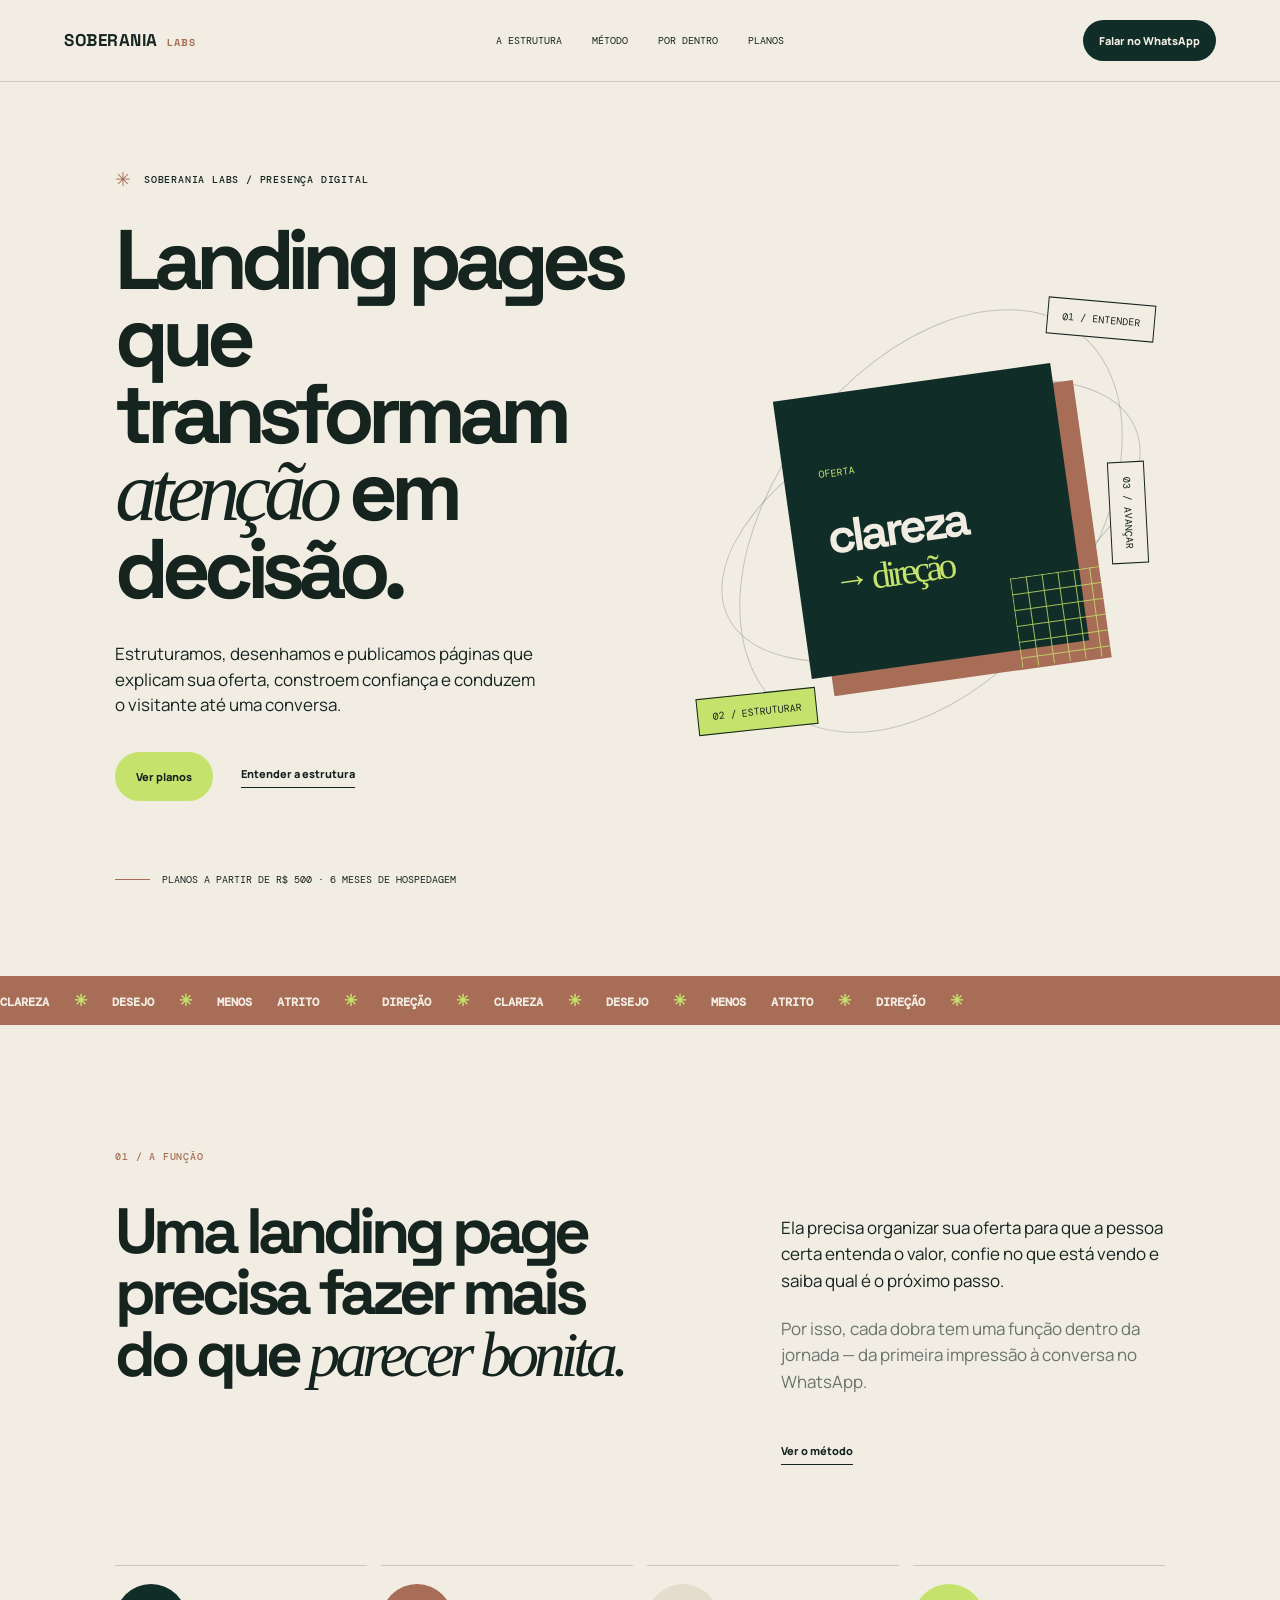
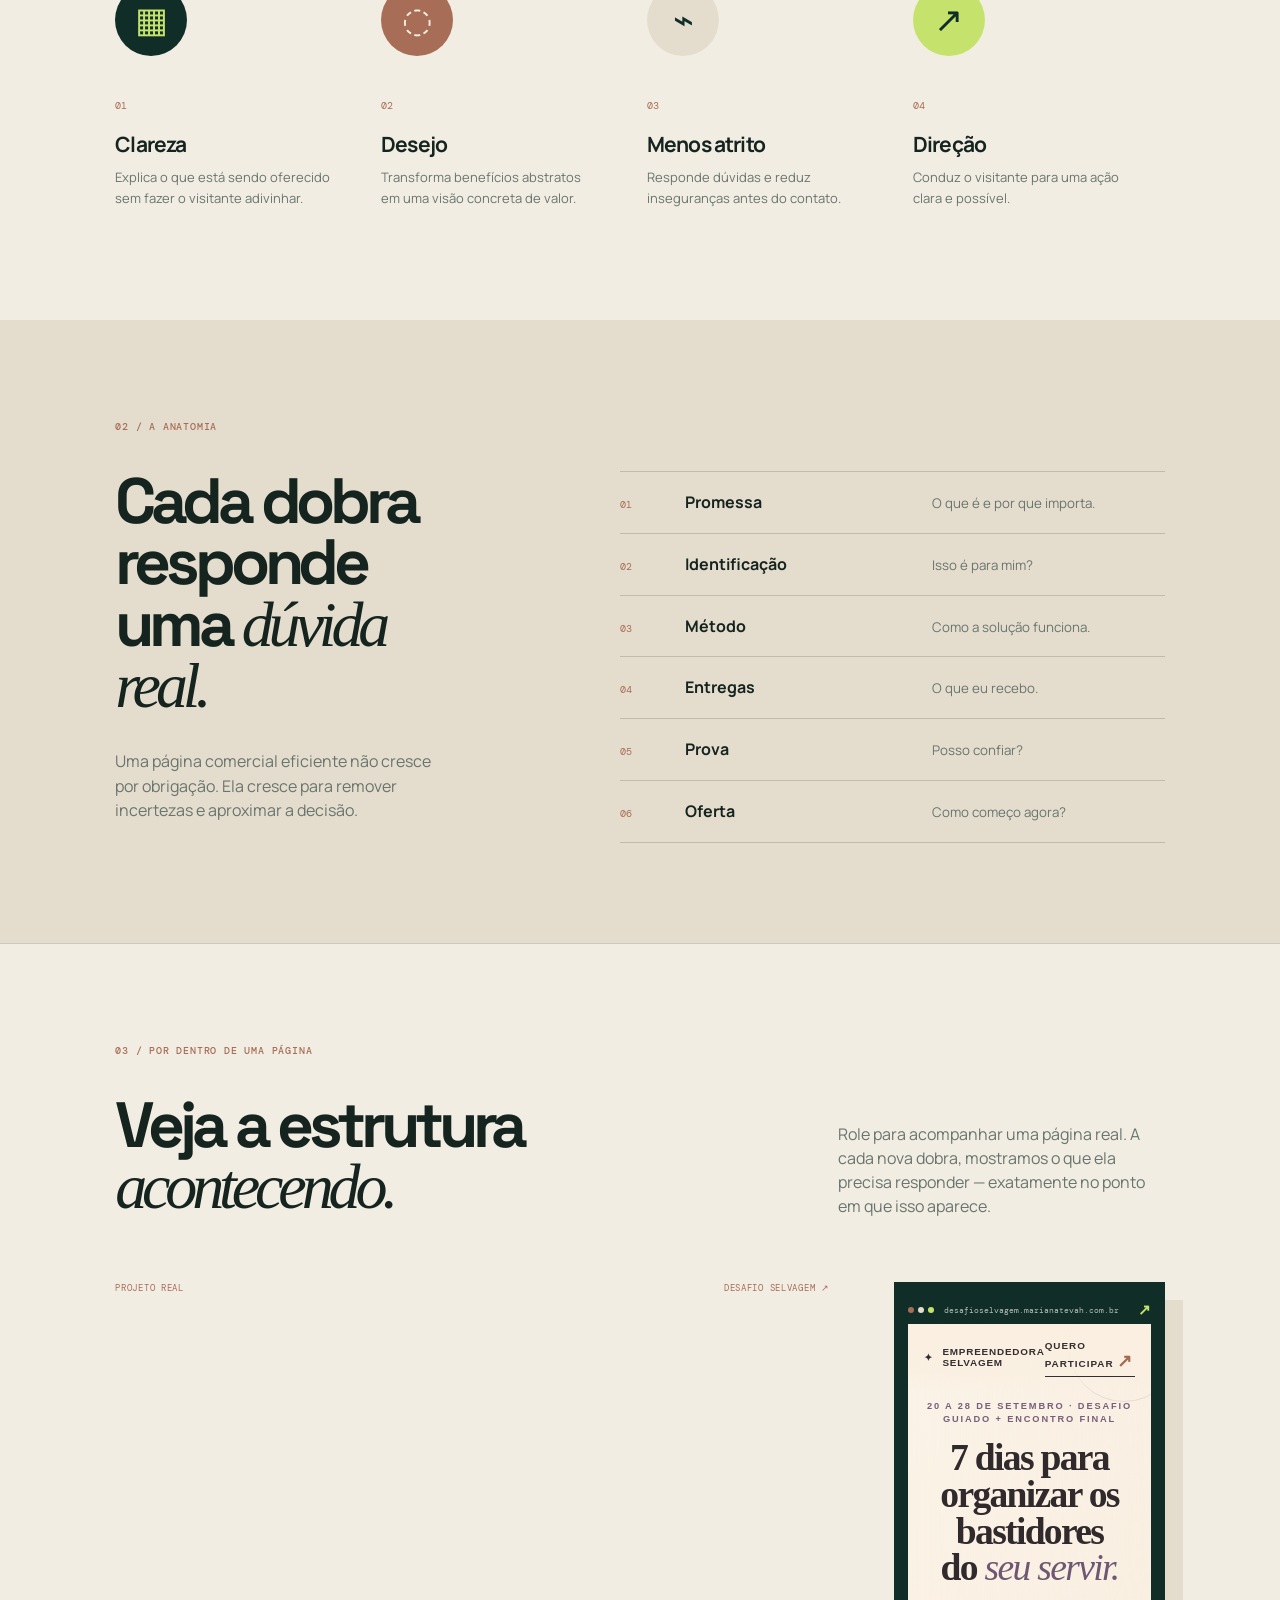
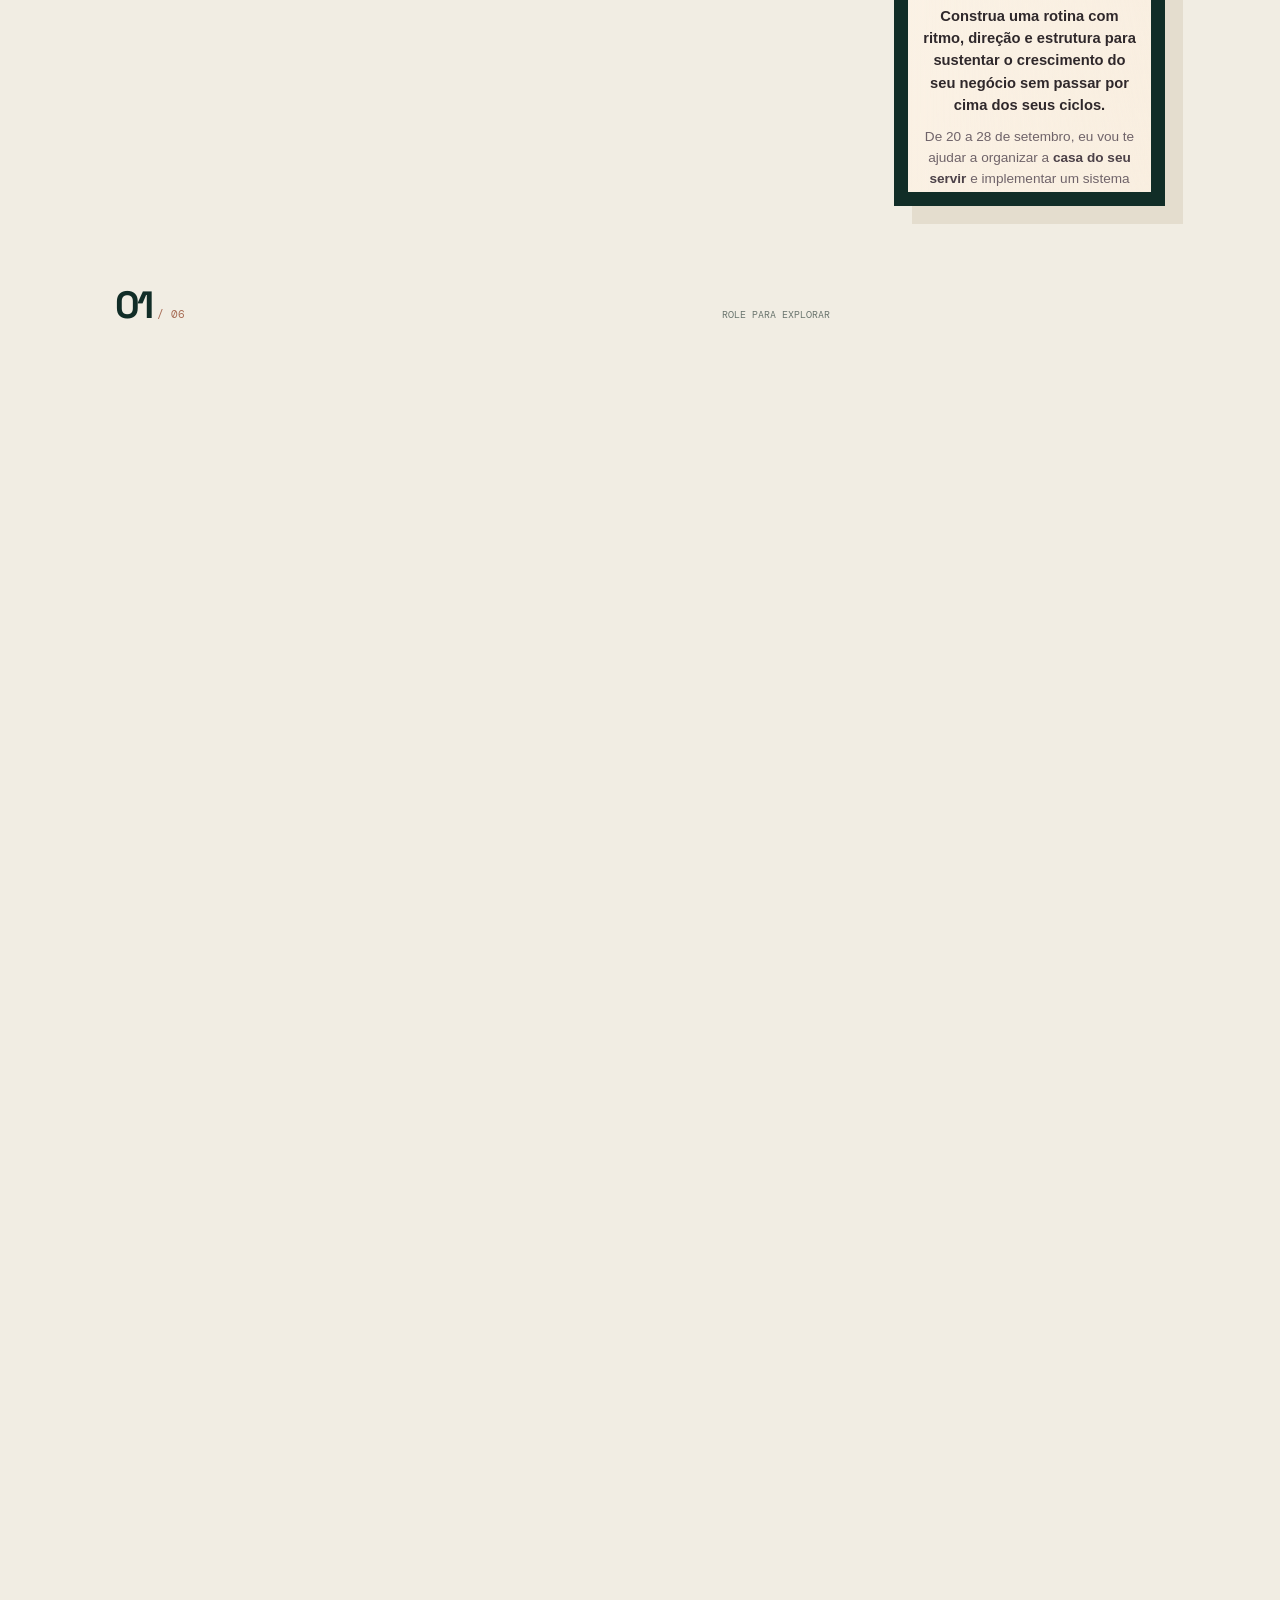
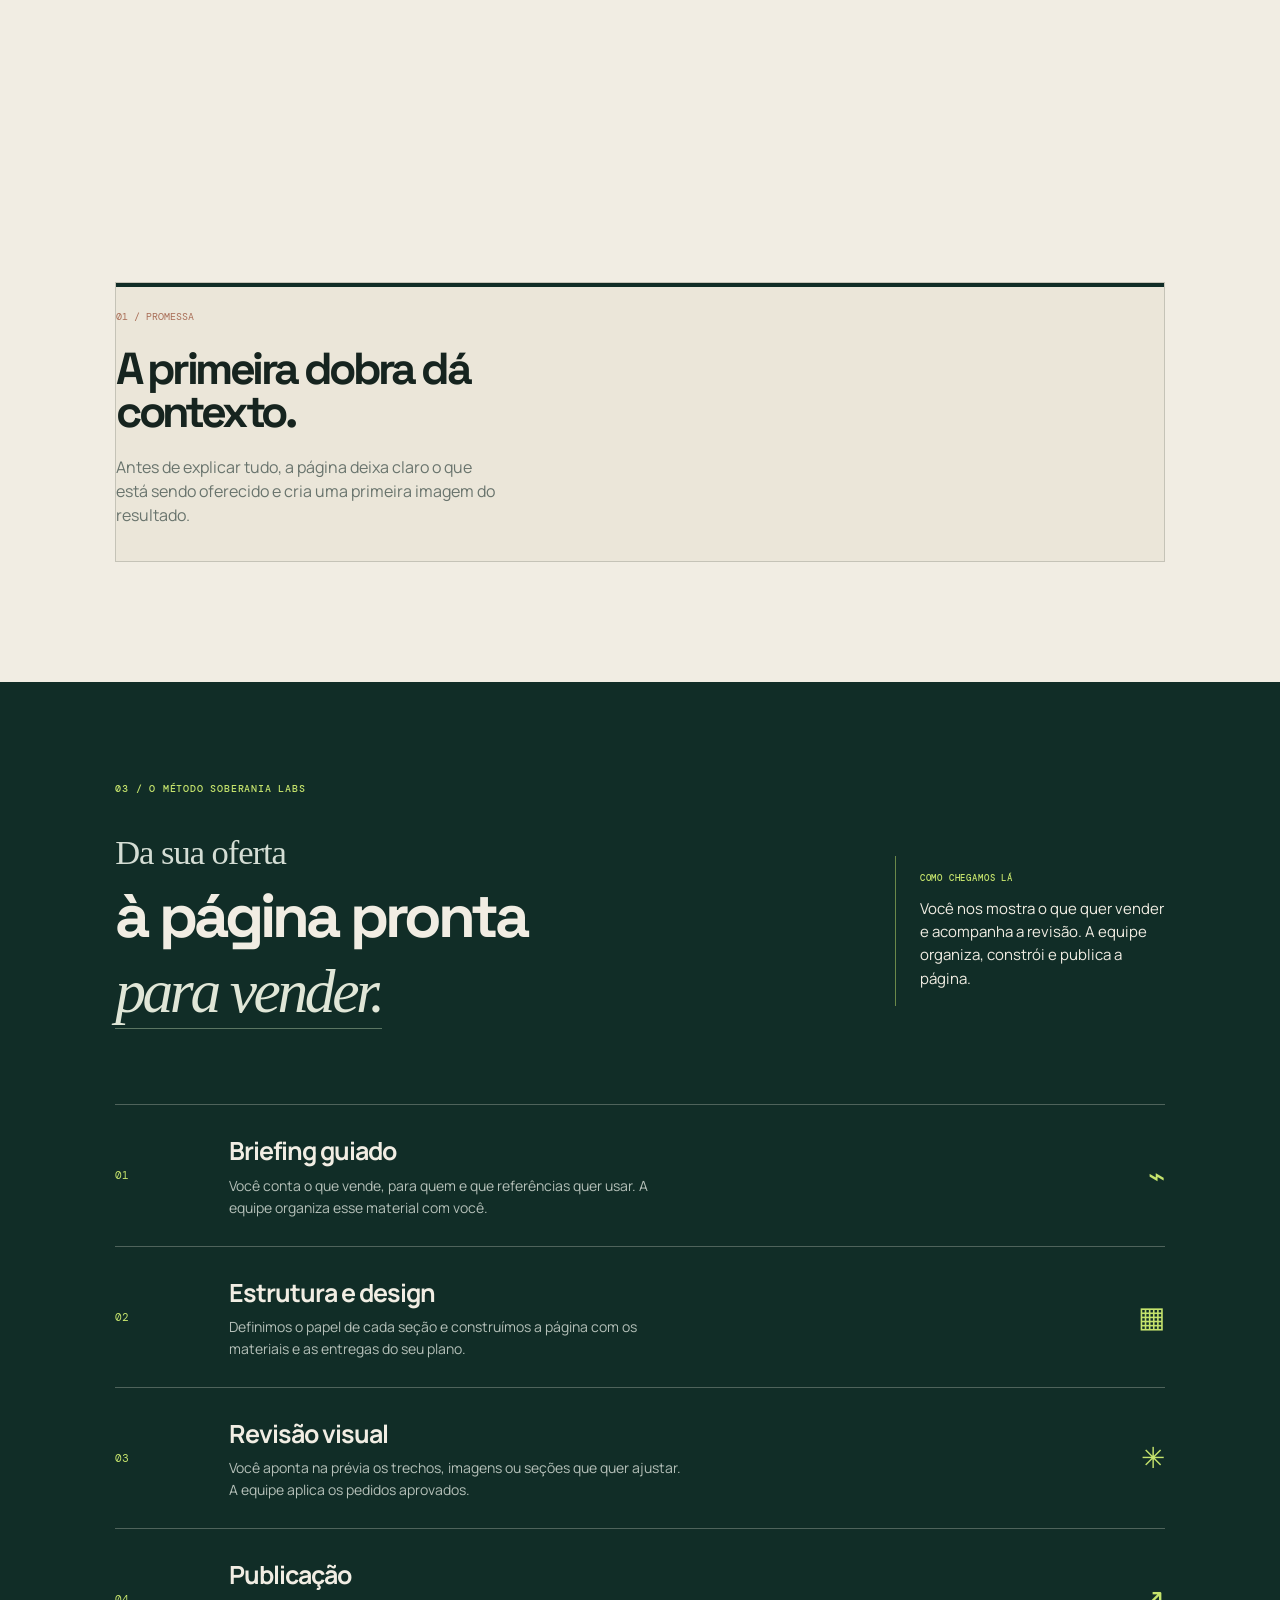
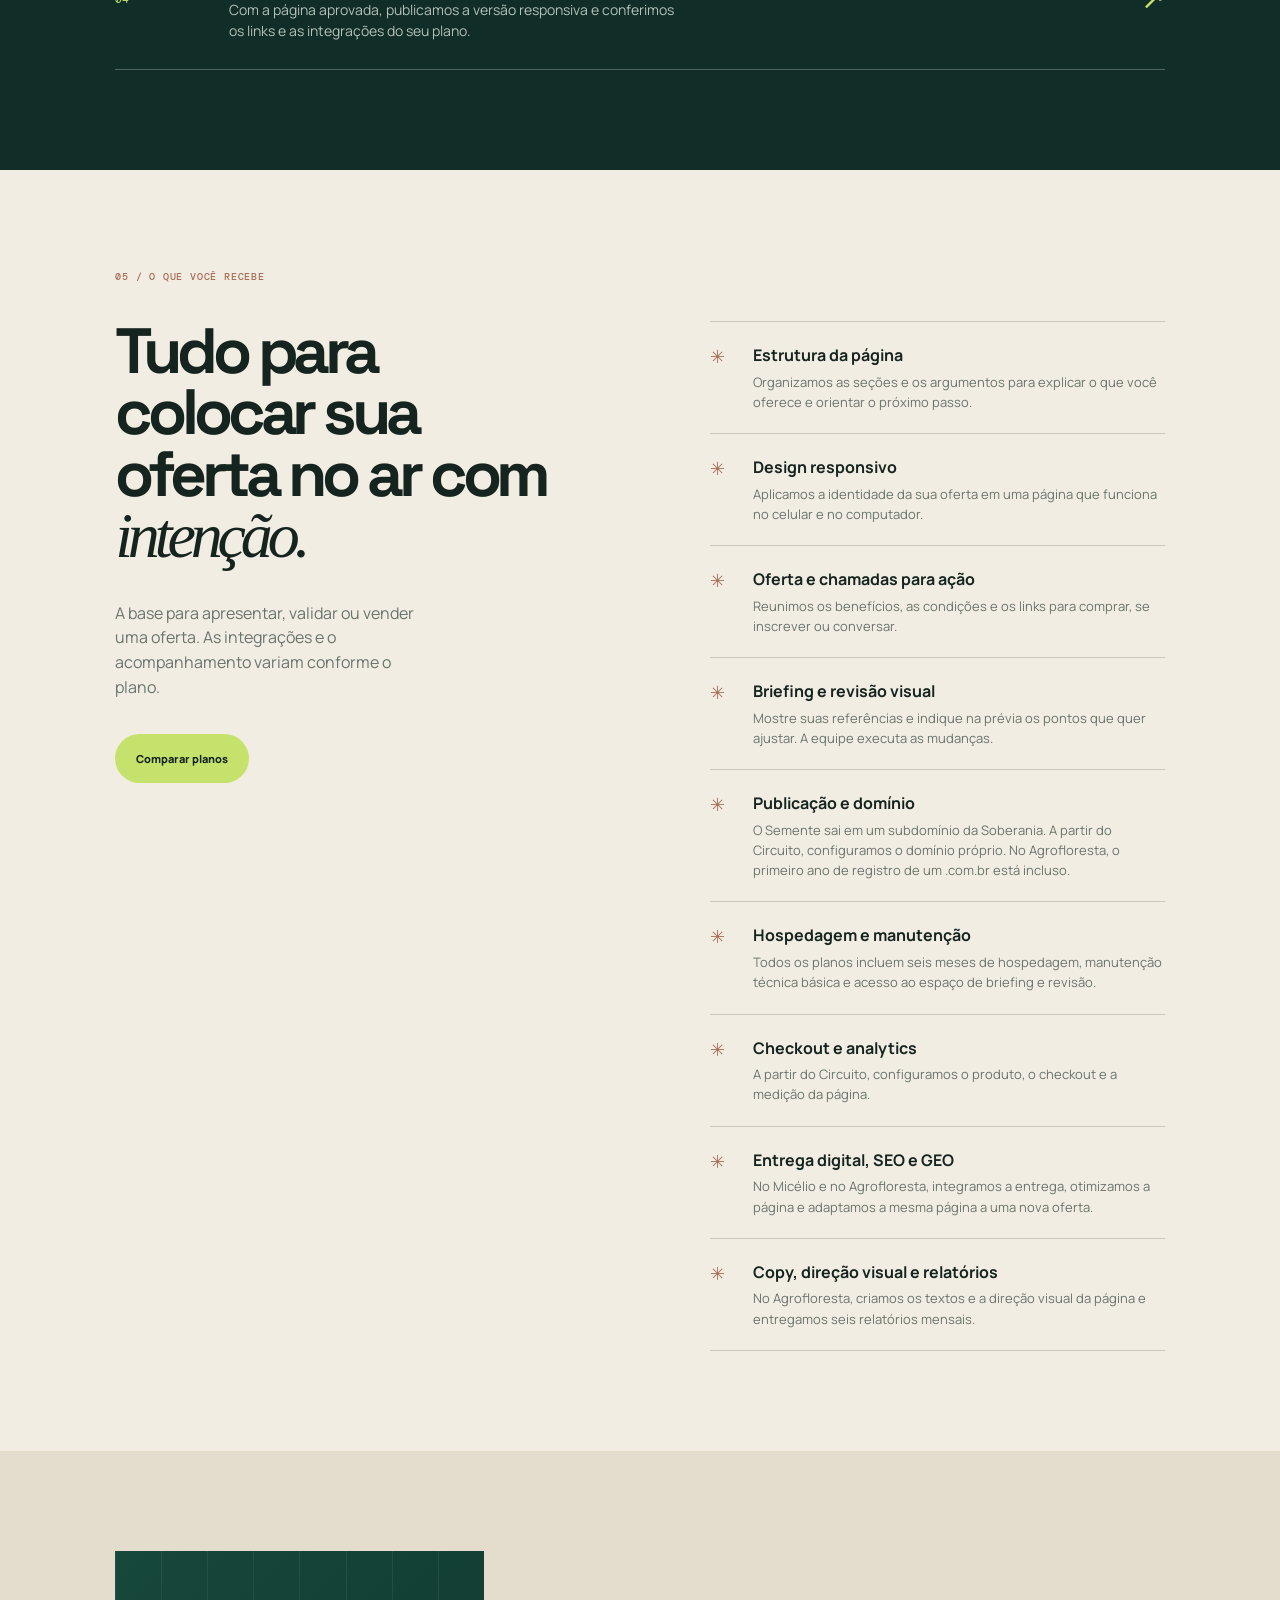
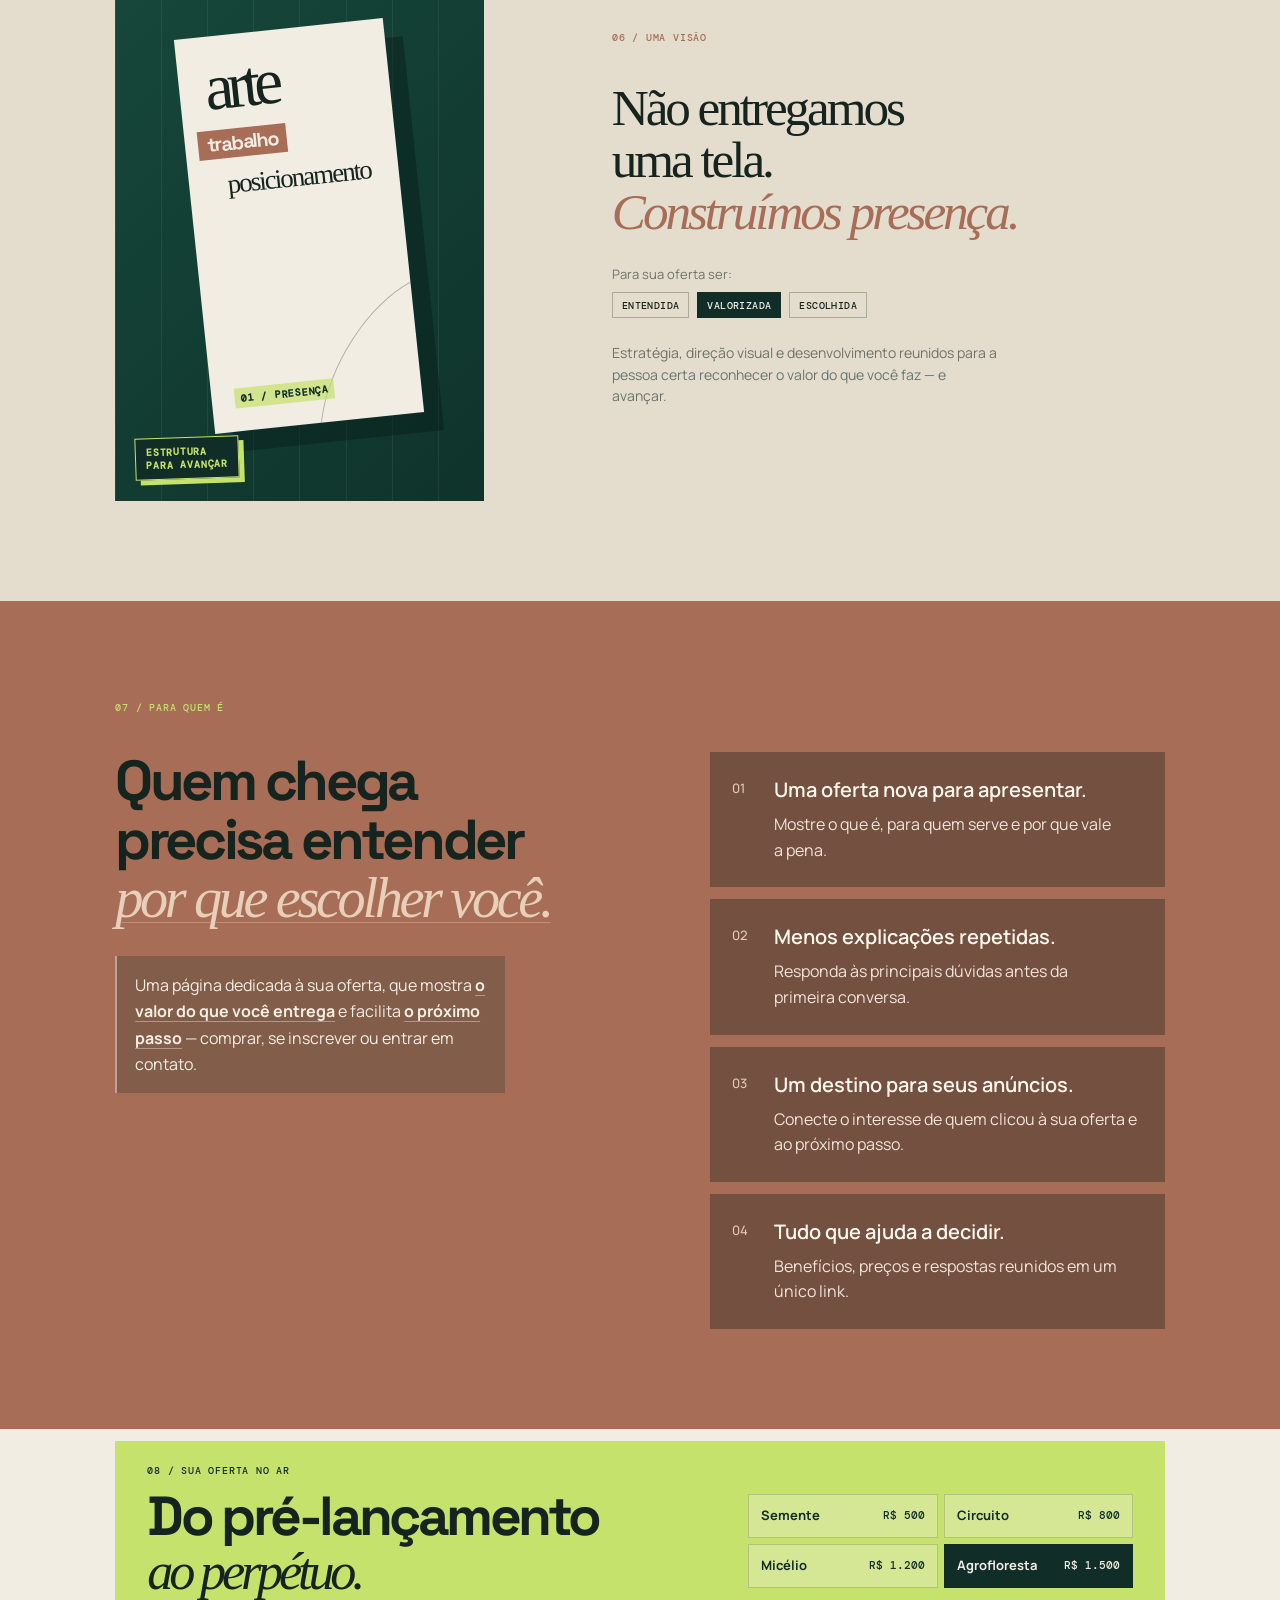
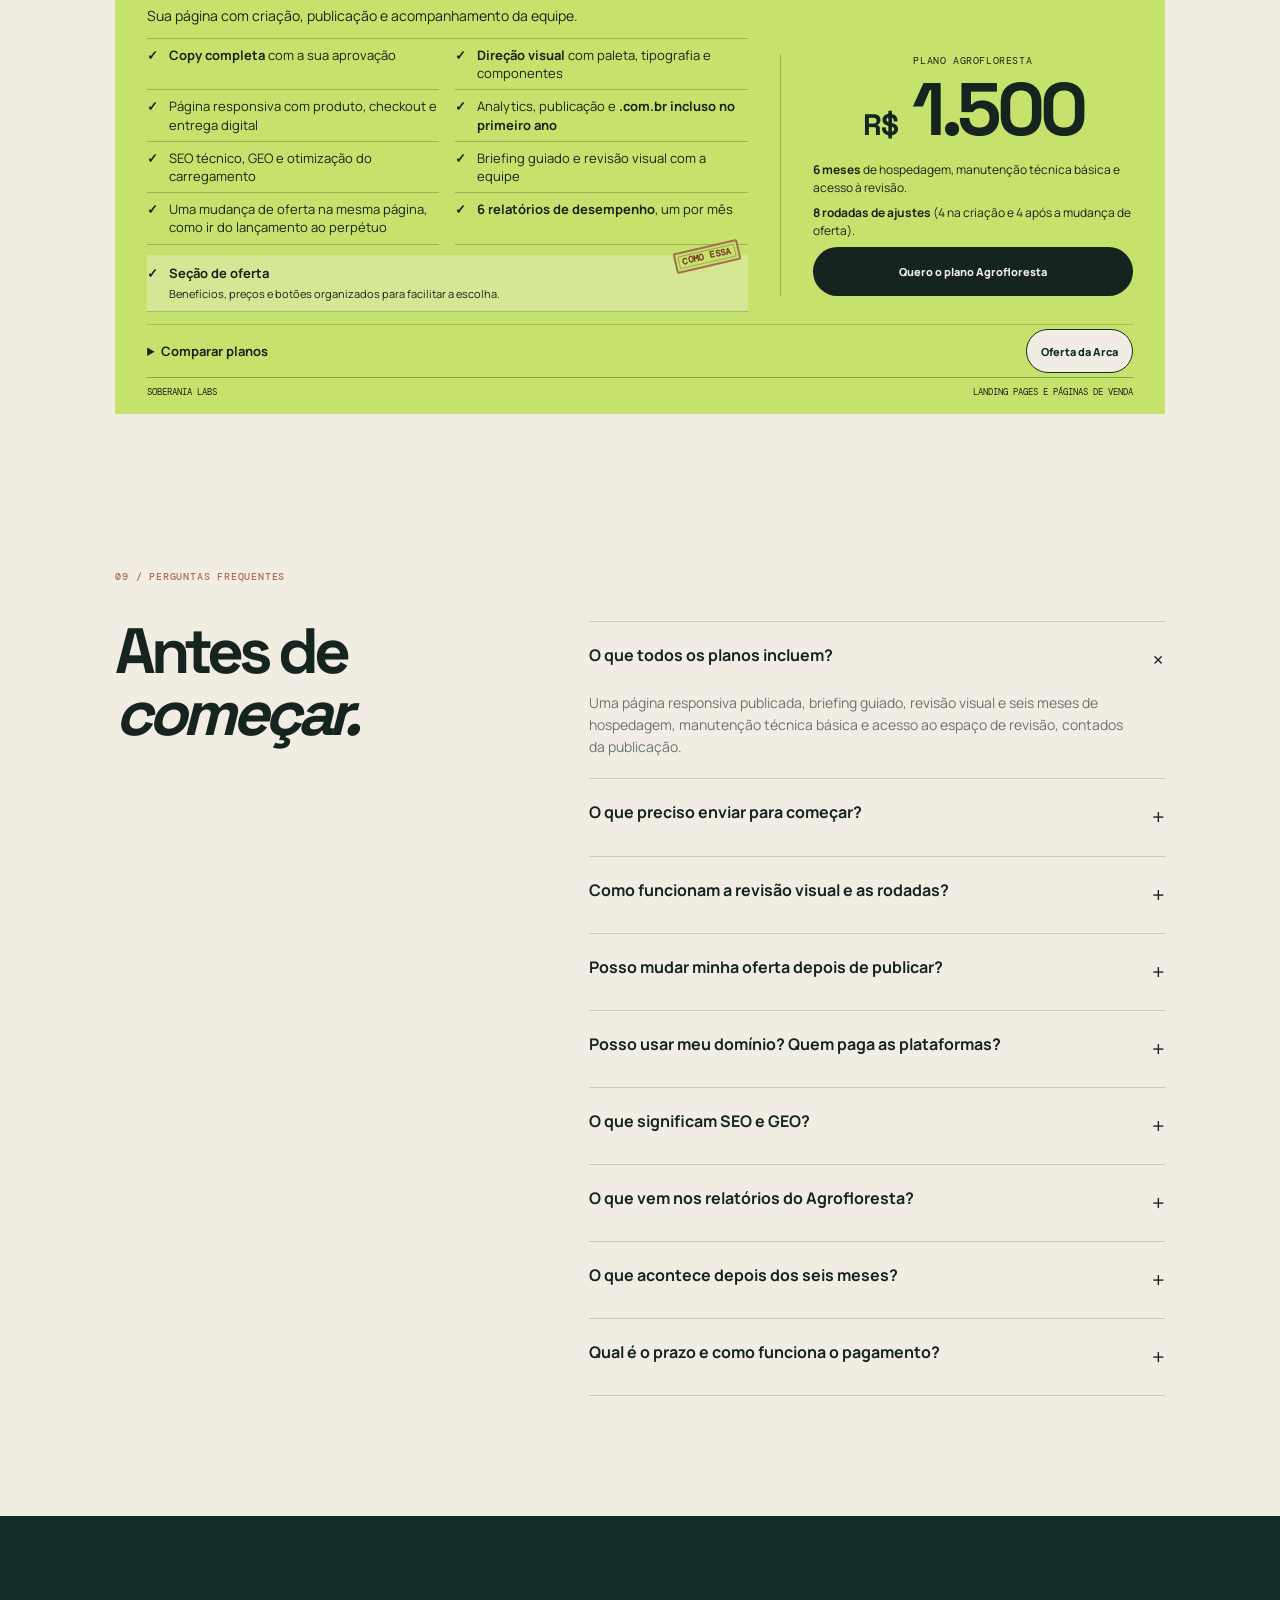
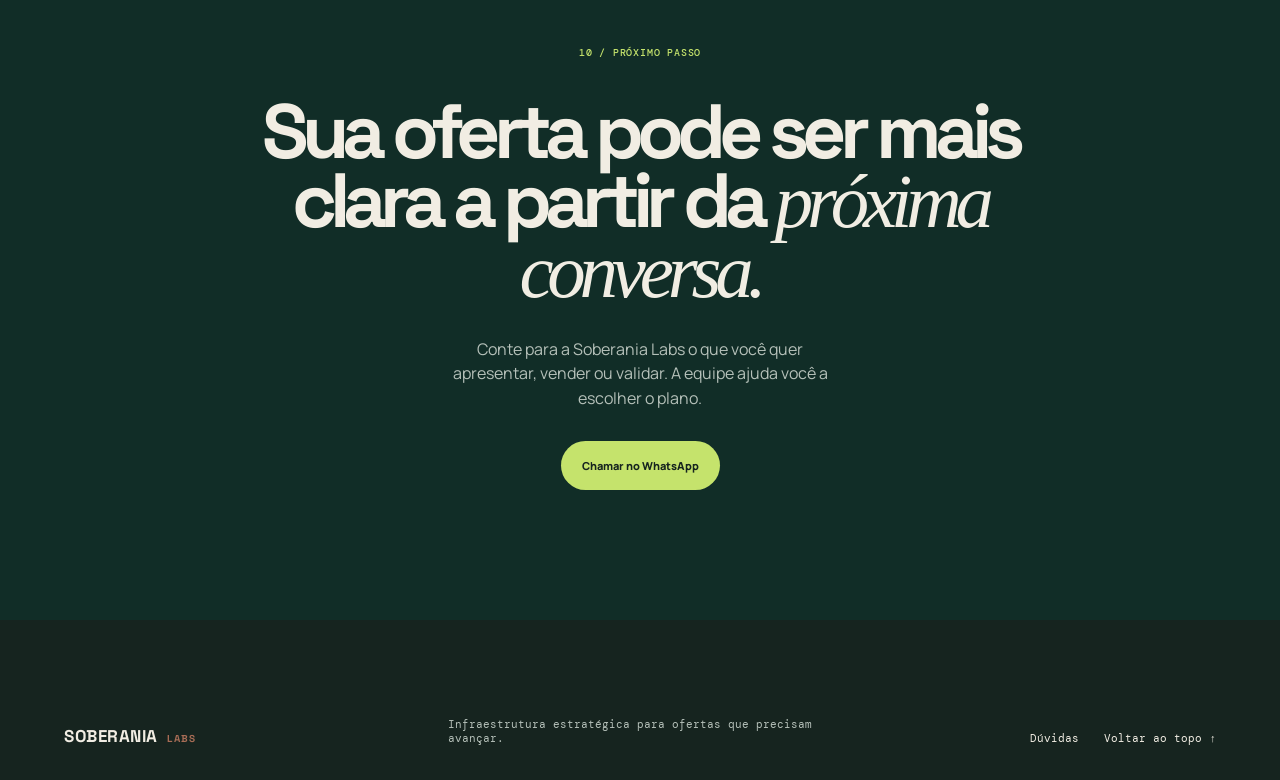
==== commit 580f1b91: "Merge pull request #12 from selvalabs/feat/11-oferta-quatro-planos Integrar os quatro planos à landi" ====
--- a/index.html
+++ b/index.html
@@ -5,25 +5,23 @@
     <meta name="viewport" content="width=device-width, initial-scale=1.0" />
     <meta name="description" content="Landing pages estratégicas para transformar atenção em conversas comerciais." />
     <meta name="theme-color" content="#112d27" />
-    <link rel="stylesheet" href="soberania-labs-scrollytelling/inside-examples.css?v=2" />
-    <script defer src="soberania-labs-scrollytelling/inside-examples.js?v=2"></script>
     <title>Soberania Labs — Landing pages que transformam atenção em decisão</title>
     <link rel="preconnect" href="https://fonts.googleapis.com" />
     <link rel="preconnect" href="https://fonts.gstatic.com" crossorigin />
     <link href="https://fonts.googleapis.com/css2?family=DM+Mono:wght@400;500&family=Manrope:wght@400;500;600;700;800&family=Space+Grotesk:wght@500;600;700&display=swap" rel="stylesheet" />
     <link rel="stylesheet" href="styles.css" />
-    <link rel="stylesheet" href="soberania-labs-integrada.css?v=1.0.3-n" />
+    <link rel="stylesheet" href="soberania-labs-integrada.css?v=planos-5" />
   </head>
-  <body data-whatsapp-number="554891558269" data-whatsapp-message="Olá! Quero saber mais sobre a landing page de pré-lançamento ao perpétuo por R$ 997.">
+  <body data-whatsapp-number="554891558269" data-whatsapp-message="Olá! Quero conversar sobre os planos de landing page da Soberania Labs.">
     <header class="site-header">
       <a class="brand" href="#inicio" aria-label="Soberania Labs, início">SOBERANIA <span>LABS</span></a>
-      <nav class="desktop-nav" aria-label="Navegação principal"><a href="#estrutura">A estrutura</a><a href="#metodo">Método</a><a href="#por-dentro">Por dentro</a><a href="#oferta">Oferta</a></nav>
+      <nav class="desktop-nav" aria-label="Navegação principal"><a href="#estrutura">A estrutura</a><a href="#metodo">Método</a><a href="#por-dentro">Por dentro</a><a href="#oferta">Planos</a></nav>
       <a class="button button-small button-light" data-whatsapp href="https://wa.me/554891558269">Falar no WhatsApp</a>
     </header>
 
     <main>
       <section class="hero section-pad" id="inicio">
-        <div class="hero-copy"><p class="eyebrow"><span class="eyebrow-mark">✳</span> Soberania Labs / presença digital</p><h1>Landing pages que transformam <em>atenção</em> em decisão.</h1><p class="hero-lede">Estruturamos, desenhamos e publicamos páginas que explicam sua oferta, constroem confiança e conduzem o visitante até uma conversa.</p><div class="hero-actions"><a class="button button-accent" data-whatsapp href="https://wa.me/554891558269">Quero minha landing page</a><a class="text-link" href="#estrutura">Entender a estrutura</a></div><div class="hero-proof"><span class="proof-line"></span><span>De R$ 1.200 por R$ 997 · domínio .com.br incluso</span></div></div>
+        <div class="hero-copy"><p class="eyebrow"><span class="eyebrow-mark">✳</span> Soberania Labs / presença digital</p><h1>Landing pages que transformam <em>atenção</em> em decisão.</h1><p class="hero-lede">Estruturamos, desenhamos e publicamos páginas que explicam sua oferta, constroem confiança e conduzem o visitante até uma conversa.</p><div class="hero-actions"><a class="button button-accent" href="#oferta">Ver planos</a><a class="text-link" href="#estrutura">Entender a estrutura</a></div><div class="hero-proof"><span class="proof-line"></span><span>Planos a partir de R$ 500 · 6 meses de hospedagem</span></div></div>
         <div class="hero-visual" aria-label="Composição abstrata representando uma landing page estruturada"><div class="hero-orbit orbit-one"></div><div class="hero-orbit orbit-two"></div><div class="system-core"><span class="core-label">oferta</span><strong>clareza<br /><em>→ direção</em></strong><span class="core-grid"></span></div><div class="signal signal-one">01 / entender</div><div class="signal signal-two">02 / estruturar</div><div class="signal signal-three">03 / avançar</div></div>
       </section>
       <section class="ribbon" aria-label="Pilares da landing page"><div class="ribbon-track">CLAREZA <span>✳</span> DESEJO <span>✳</span> MENOS ATRITO <span>✳</span> DIREÇÃO <span>✳</span> CLAREZA <span>✳</span> DESEJO <span>✳</span> MENOS ATRITO <span>✳</span> DIREÇÃO <span>✳</span></div></section>
@@ -32,118 +30,347 @@
 
       <section class="anatomy section-pad"><div class="section-kicker">02 / a anatomia</div><div class="anatomy-grid"><div><h2>Cada dobra responde uma <em>dúvida real.</em></h2><p>Uma página comercial eficiente não cresce por obrigação. Ela cresce para remover incertezas e aproximar a decisão.</p></div><div class="fold-list"><div><span>01</span><strong>Promessa</strong><small>O que é e por que importa.</small></div><div><span>02</span><strong>Identificação</strong><small>Isso é para mim?</small></div><div><span>03</span><strong>Método</strong><small>Como a solução funciona.</small></div><div><span>04</span><strong>Entregas</strong><small>O que eu recebo.</small></div><div><span>05</span><strong>Prova</strong><small>Posso confiar?</small></div><div><span>06</span><strong>Oferta</strong><small>Como começo agora?</small></div></div></div></section>
 
-      <section class="inside-section" id="por-dentro" aria-labelledby="inside-title">
-        <div class="section-pad inside-intro">
-          <div class="section-kicker">03 / por dentro das páginas</div>
-          <div class="inside-heading">
-            <h2 id="inside-title">Veja a estrutura <em>acontecendo.</em></h2>
-            <p>Escolha um projeto ou role sobre a galeria para girar entre os exemplos. Dentro de cada tela, a rolagem acompanha as dobras da página.</p>
+      <section class="inside-section" id="por-dentro">
+        <div class="section-pad inside-intro"><div class="section-kicker">03 / por dentro de uma página</div><div class="inside-heading"><h2>Veja a estrutura <em>acontecendo.</em></h2><p>Role para acompanhar uma página real. A cada nova dobra, mostramos o que ela precisa responder — exatamente no ponto em que isso aparece.</p></div></div>
+        <div class="inside-scrolly"><div class="inside-frame-column"><div class="inside-frame-sticky"><div class="inside-frame-label"><span>PROJETO REAL</span><span>DESAFIO SELVAGEM ↗</span></div><div class="inside-frame"><div class="inside-browser"><span class="browser-dots"><i></i><i></i><i></i></span><span>desafioselvagem.marianatevah.com.br</span><b>↗</b></div><div class="inside-viewport"><iframe id="inside-site" title="Demonstração navegável do site Desafio Selvagem" src="soberania-labs-scrollytelling/desafio-selvagem/index.html"></iframe><svg class="inside-ink" viewBox="0 0 100 100" preserveAspectRatio="none" aria-hidden="true"><ellipse id="inside-ring" cx="50" cy="50" rx="1" ry="1"></ellipse><path id="inside-arrow" d="M 18 88 C 25 75, 35 68, 47 58"></path><path id="inside-arrow-head" d="M 47 58 L 39 59 M 47 58 L 44 65"></path></svg></div></div><div class="inside-counter"><strong id="inside-count">01</strong><span>/ 06</span><em>role para explorar</em></div></div></div><div class="inside-notes">
+          <article class="inside-note is-active" data-inside-step="0" data-target="#topo"><span class="inside-note-index">01 / promessa</span><h3>A primeira dobra dá contexto.</h3><p>Antes de explicar tudo, a página deixa claro o que está sendo oferecido e cria uma primeira imagem do resultado.</p></article>
+          <article class="inside-note" data-inside-step="1" data-target="#problema"><span class="inside-note-index">02 / identificação</span><h3>A pessoa se reconhece na história.</h3><p>A narrativa aproxima a oferta da rotina, do desejo ou do problema que o visitante já carrega.</p></article>
+          <article class="inside-note" data-inside-step="2" data-target=".routine-intro"><span class="inside-note-index">03 / jornada</span><h3>O caminho deixa de ser abstrato.</h3><p>Quando a experiência é apresentada por etapas, fica mais fácil entender o que acontece depois do clique.</p></article>
+          <article class="inside-note" data-inside-step="3" data-target="#central"><span class="inside-note-index">04 / entregas</span><h3>A oferta ganha forma.</h3><p>O visitante enxerga o que recebe, como participa e por que aquilo vale o investimento.</p></article>
+          <article class="inside-note" data-inside-step="4" data-target=".proof"><span class="inside-note-index">05 / prova</span><h3>A confiança aparece no momento certo.</h3><p>Provas, contexto e detalhes respondem às dúvidas que poderiam travar a decisão.</p></article>
+          <article class="inside-note" data-inside-step="5" data-target=".final"><span class="inside-note-index">06 / ação</span><h3>O próximo passo fica simples.</h3><p>No final da jornada, a página não deixa o visitante procurar o que fazer: ela aponta a conversa.</p></article>
+        </div></div>
+      </section>
+
+      <section class="method section-pad" id="metodo"><div class="section-kicker">03 / o método Soberania Labs</div><div class="method-head"><h2 class="method-title"><span class="method-title-intro">Da sua oferta</span><span class="method-title-main">à página pronta</span><em class="method-title-highlight">para vender.</em></h2><p class="method-summary"><span class="method-summary-label">como chegamos lá</span>Você nos mostra o que quer vender e acompanha a revisão. A equipe organiza, constrói e publica a página.</p></div><div class="steps"><article class="step"><span class="step-num">01</span><div><h3>Briefing guiado</h3><p>Você conta o que vende, para quem e que referências quer usar. A equipe organiza esse material com você.</p></div><span class="step-icon">⌁</span></article><article class="step"><span class="step-num">02</span><div><h3>Estrutura e design</h3><p>Definimos o papel de cada seção e construímos a página com os materiais e as entregas do seu plano.</p></div><span class="step-icon">▦</span></article><article class="step"><span class="step-num">03</span><div><h3>Revisão visual</h3><p>Você aponta na prévia os trechos, imagens ou seções que quer ajustar. A equipe aplica os pedidos aprovados.</p></div><span class="step-icon">✳</span></article><article class="step"><span class="step-num">04</span><div><h3>Publicação</h3><p>Com a página aprovada, publicamos a versão responsiva e conferimos os links e as integrações do seu plano.</p></div><span class="step-icon">↗</span></article></div></section>
+
+      <section class="deliveries section-pad" id="entregas">
+        <div class="section-kicker">05 / o que você recebe</div>
+        <div class="deliveries-grid">
+          <div>
+            <h2>Tudo para colocar sua oferta no ar com <em>intenção.</em></h2>
+            <p class="muted-copy">A base para apresentar, validar ou vender uma oferta. As integrações e o acompanhamento variam conforme o plano.</p>
+            <a class="button button-accent" href="#oferta">Comparar planos</a>
+          </div>
+          <div class="delivery-list">
+            <div><span aria-hidden="true">✳</span><h3>Estrutura da página</h3><p>Organizamos as seções e os argumentos para explicar o que você oferece e orientar o próximo passo.</p></div>
+            <div><span aria-hidden="true">✳</span><h3>Design responsivo</h3><p>Aplicamos a identidade da sua oferta em uma página que funciona no celular e no computador.</p></div>
+            <div><span aria-hidden="true">✳</span><h3>Oferta e chamadas para ação</h3><p>Reunimos os benefícios, as condições e os links para comprar, se inscrever ou conversar.</p></div>
+            <div><span aria-hidden="true">✳</span><h3>Briefing e revisão visual</h3><p>Mostre suas referências e indique na prévia os pontos que quer ajustar. A equipe executa as mudanças.</p></div>
+            <div><span aria-hidden="true">✳</span><h3>Publicação e domínio</h3><p>O Semente sai em um subdomínio da Soberania. A partir do Circuito, configuramos o domínio próprio. No Agrofloresta, o primeiro ano de registro de um .com.br está incluso.</p></div>
+            <div><span aria-hidden="true">✳</span><h3>Hospedagem e manutenção</h3><p>Todos os planos incluem seis meses de hospedagem, manutenção técnica básica e acesso ao espaço de briefing e revisão.</p></div>
+            <div><span aria-hidden="true">✳</span><h3>Checkout e analytics</h3><p>A partir do Circuito, configuramos o produto, o checkout e a medição da página.</p></div>
+            <div><span aria-hidden="true">✳</span><h3>Entrega digital, SEO e GEO</h3><p>No Micélio e no Agrofloresta, integramos a entrega, otimizamos a página e adaptamos a mesma página a uma nova oferta.</p></div>
+            <div><span aria-hidden="true">✳</span><h3>Copy, direção visual e relatórios</h3><p>No Agrofloresta, criamos os textos e a direção visual da página e entregamos seis relatórios mensais.</p></div>
           </div>
         </div>
-        <div class="inside-examples">
-          <div class="inside-switch" role="group" aria-label="Escolher projeto" hidden>
-            <button type="button" data-example-button="desafio" aria-controls="inside-desafio" aria-pressed="true">Desafio Selvagem</button>
-            <button type="button" data-example-button="elara" aria-controls="inside-elara" aria-pressed="false">Elara</button>
-            <button type="button" data-example-button="comunidade" aria-controls="inside-comunidade" aria-pressed="false">Comunidade</button>
-          </div>
-          <div class="inside-grid">
-            <div class="inside-deck">
-              <figure class="inside-frame" id="inside-desafio" data-example="desafio" aria-label="Desafio Selvagem">
-                <div class="inside-device-pair">
-                  <div class="inside-device inside-device--desktop">
-                    <div class="inside-viewport">
-                      <iframe title="Desafio Selvagem · desktop" data-device="desktop" width="1280" height="800" src="soberania-labs-scrollytelling/desafio-selvagem/index.html"></iframe>
-                    </div>
-                  </div>
-                  <div class="inside-device inside-device--phone">
-                    <div class="inside-viewport">
-                      <iframe title="Desafio Selvagem · celular" data-device="celular" width="390" height="844" src="soberania-labs-scrollytelling/desafio-selvagem/index.html"></iframe>
-                    </div>
-                  </div>
-                </div>
-                <template>
-                  <article data-target="#topo" data-label="Promessa"><h3>A primeira dobra dá contexto.</h3><p>A abertura apresenta o desafio de sete dias e o resultado que a leitora pode esperar.</p></article>
-                  <article data-target="#problema" data-label="Identificação"><h3>A pessoa se reconhece na história.</h3><p>A narrativa aproxima a oferta da rotina e das dificuldades que a visitante já enfrenta.</p></article>
-                  <article data-target=".routine-intro" data-label="Jornada"><h3>O caminho deixa de ser abstrato.</h3><p>As etapas mostram o que acontece depois da inscrição.</p></article>
-                  <article data-target="#central" data-label="Entregas"><h3>A oferta ganha forma.</h3><p>A visitante entende o que recebe e como participa do desafio.</p></article>
-                  <article data-target=".proof" data-label="Prova"><h3>A confiança aparece no momento certo.</h3><p>Provas e contexto ajudam a resolver dúvidas antes da decisão.</p></article>
-                  <article data-target=".final" data-label="Ação"><h3>O próximo passo fica simples.</h3><p>A página termina com uma ação clara para quem quer participar.</p></article>
-                </template>
-              </figure>
-              <figure class="inside-frame" id="inside-elara" data-example="elara" aria-label="Elara">
-                <div class="inside-device-pair">
-                  <div class="inside-device inside-device--desktop">
-                    <div class="inside-viewport">
-                      <iframe title="Elara · desktop" data-device="desktop" width="1280" height="800" loading="lazy" src="soberania-labs-scrollytelling/elara/desktop/index.html"></iframe>
-                    </div>
-                  </div>
-                  <div class="inside-device inside-device--phone">
-                    <div class="inside-viewport">
-                      <iframe title="Elara · celular" data-device="celular" width="390" height="844" loading="lazy" src="soberania-labs-scrollytelling/elara/index.html"></iframe>
-                    </div>
-                  </div>
-                </div>
-                <template>
-                  <article data-target="#inicio" data-label="Abertura"><h3>A formação encontra seu público.</h3><p>A abertura nomeia a proposta e fala diretamente com mulheres que guiam outras mulheres.</p></article>
-                  <article data-target="#proposta" data-label="Proposta"><h3>A narrativa situa a experiência.</h3><p>Texto e imagens ajudam a entender por que a formação existe e quais questões ela acolhe.</p></article>
-                  <article data-target="#caminhos" data-label="Caminhos"><h3>O conteúdo aparece em partes.</h3><p>Os caminhos mostram os temas da formação e ajudam a visitante a se localizar na proposta.</p></article>
-                  <article data-target="#comparacao" data-label="Diferenciais"><h3>A comparação esclarece a escolha.</h3><p>Os diferenciais mostram como a experiência foi pensada e em que ela se distingue de outras formações.</p></article>
-                  <article data-target="#autoria" data-label="Autoria e prova"><h3>Quem conduz também importa.</h3><p>A trajetória de Alejandra e os depoimentos dão contexto à decisão.</p></article>
-                  <article data-target="#por-dentro" data-label="Entregas"><h3>A visitante vê o que recebe.</h3><p>A prévia da formação e os materiais ajudam a imaginar a experiência na prática.</p></article>
-                  <article data-target="#investimento" data-label="Oferta"><h3>O investimento chega com contexto.</h3><p>As condições aparecem depois que a visitante já conhece a formação e suas entregas.</p></article>
-                  <article data-target="#faq" data-label="Dúvidas"><h3>As últimas dúvidas têm resposta.</h3><p>As perguntas frequentes encerram a página e ajudam a decidir o próximo passo.</p></article>
-                </template>
-              </figure>
-              <figure class="inside-frame" id="inside-comunidade" data-example="comunidade" aria-label="Comunidade de Planejamento Cíclico">
-                <div class="inside-device-pair">
-                  <div class="inside-device inside-device--desktop">
-                    <div class="inside-viewport">
-                      <iframe title="Comunidade de Planejamento Cíclico · desktop" data-device="desktop" width="1280" height="800" loading="lazy" src="soberania-labs-scrollytelling/comunidade/desktop/index.html"></iframe>
-                    </div>
-                  </div>
-                  <div class="inside-device inside-device--phone">
-                    <div class="inside-viewport">
-                      <iframe title="Comunidade de Planejamento Cíclico · celular" data-device="celular" width="390" height="844" loading="lazy" src="soberania-labs-scrollytelling/comunidade/celular/index.html"></iframe>
-                    </div>
-                  </div>
-                </div>
-                <template>
-                  <article data-target="#inicio" data-label="Abertura"><h3>O céu e o mar abrem a experiência.</h3><p>O pôr do sol apresenta a comunidade de Mariana Tevah e a ideia de planejar a vida respeitando os próprios ciclos.</p></article>
-                  <article data-target="#identificacao" data-label="Identificação"><h3>A leitora reconhece o próprio ritmo.</h3><p>A página parte da experiência de adiar o que importa e apresenta outra forma de organizar a vida.</p></article>
-                  <article data-target="#metodo" data-label="Método"><h3>A mandala organiza a proposta.</h3><p>Os pontos do método mostram como transformar autoconhecimento em decisões e ações ao longo do ciclo.</p></article>
-                  <article data-target="#comunidade" data-label="Comunidade"><h3>A prática ganha companhia.</h3><p>As atividades e os encontros mostram como o Planejamento Cíclico acontece em grupo.</p></article>
-                  <article data-target="#mariana" data-label="Autoria e prova"><h3>A página apresenta quem conduz.</h3><p>A trajetória de Mariana e os relatos das participantes dão contexto à experiência da comunidade.</p></article>
-                  <article data-target="#por-dentro" data-label="Entregas"><h3>O que está incluso fica visível.</h3><p>Uma prévia dos espaços, encontros e materiais ajuda a visitante a entender o que recebe.</p></article>
-                  <article data-target="#investimento" data-label="Investimento"><h3>O convite fecha a jornada.</h3><p>A oferta reúne o investimento e o próximo passo para participar.</p></article>
-                </template>
-              </figure>
-            </div>
-            <aside class="inside-notes" aria-label="Explicação da dobra" aria-live="polite" aria-atomic="true">
-              <p class="inside-note-project">Desafio Selvagem · desktop</p>
-              <p class="inside-note-index">01 / 06 · Promessa</p>
-              <div class="inside-note-copy">
-                <h3>A primeira dobra dá contexto.</h3>
-                <p>A abertura apresenta o desafio de sete dias e o resultado que a leitora pode esperar.</p>
-              </div>
-            </aside>
-          </div>
-        </div>
-      </section>
-
-      <section class="method section-pad" id="metodo"><div class="section-kicker">03 / o método Soberania Labs</div><div class="method-head"><h2 class="method-title"><span class="method-title-intro">Da sua oferta</span><span class="method-title-main">à página pronta</span><em class="method-title-highlight">para vender.</em></h2><p class="method-summary"><span class="method-summary-label">como chegamos lá</span>Organizamos a mensagem, desenhamos a experiência e publicamos sua página.</p></div><div class="steps"><article class="step"><span class="step-num">01</span><div><h3>Diagnóstico</h3><p>Entendemos o negócio, o público e o objetivo principal da página.</p></div><span class="step-icon">⌁</span></article><article class="step"><span class="step-num">02</span><div><h3>Estrutura</h3><p>Organizamos a narrativa e definimos a função de cada dobra.</p></div><span class="step-icon">▦</span></article><article class="step"><span class="step-num">03</span><div><h3>Design</h3><p>Traduzimos sua oferta em uma experiência visual clara e própria.</p></div><span class="step-icon">✳</span></article><article class="step"><span class="step-num">04</span><div><h3>Entrega</h3><p>Publicamos uma página responsiva com seus links de vendas e relatório de métricas.</p></div><span class="step-icon">↗</span></article></div></section>
-
-      <section class="deliveries section-pad" id="entregas"><div class="section-kicker">05 / o que você recebe</div><div class="deliveries-grid"><div><h2>Tudo para colocar sua oferta no ar com <em>intenção.</em></h2><p class="muted-copy">Uma entrega completa para apresentar, validar ou vender uma oferta específica.</p><a class="button button-accent" data-whatsapp href="https://wa.me/554891558269">Quero conversar</a></div><div class="delivery-list"><div><span>✳</span><h3>Estrutura estratégica + copy</h3><p>Organizamos a jornada da página e construímos todos os textos, com aprovação da cliente antes da publicação.</p></div><div><span>✳</span><h3>Design personalizado e responsivo</h3><p>Uma direção visual para sua oferta, com a apresentação otimizada para mobile e desktop.</p></div><div><span>✳</span><h3>Seção de oferta e ancoragem de preços</h3><p>Apresentação dos serviços, valores e descontos para tornar os benefícios claros e facilitar a decisão.</p></div><div><span>✳</span><h3>Do pré-lançamento ao perpétuo</h3><p>Página para o pré-lançamento e adaptação após o lançamento para continuar vendendo o produto no perpétuo.</p></div><div><span>✳</span><h3>SEO + GEO</h3><p>Otimização básica de conteúdo e estrutura para buscas no Google e descoberta por ferramentas de IA.</p></div><div><span>✳</span><h3>Tracking + relatório de métricas</h3><p>Configuração de medição de visitas, origens do tráfego e cliques nos links de vendas, com relatório das métricas coletadas.</p></div><div><span>✳</span><h3>Preparação para anúncios</h3><p>Preparação técnica da página e dos eventos de medição para receber tráfego de campanhas. Verba e gestão de anúncios não inclusas.</p></div><div><span>✳</span><h3>Domínio .com.br + publicação</h3><p>Domínio .com.br incluso e página publicada com seus links de vendas e WhatsApp configurados.</p></div><div><span>✳</span><h3>3 meses de manutenção</h3><p>Até 10 ajustes no total, incluindo a adaptação pós-lançamento para o perpétuo.</p></div></div></div></section>
+      </section>
 
       <section class="manifesto section-pad"><div class="manifesto-art" aria-label="Arte, trabalho e posicionamento, os três elementos de uma presença digital"><div class="manifesto-screen"><span class="screen-index">01 / presença</span><strong>arte</strong><b>trabalho</b><em>posicionamento</em></div><span class="manifesto-side-note">estrutura<br />para avançar</span></div><div class="manifesto-copy"><div class="section-kicker">06 / uma visão</div><blockquote>Não entregamos<br />uma tela.<br /><em>Construímos presença.</em></blockquote><p class="manifesto-lede">Para sua oferta ser:</p><ul class="manifesto-promises"><li>entendida</li><li>valorizada</li><li>escolhida</li></ul><p class="manifesto-context">Estratégia, direção visual e desenvolvimento reunidos para a pessoa certa reconhecer o valor do que você faz — e avançar.</p></div></section>
       <section class="fit section-pad"><div class="section-kicker">07 / para quem é</div><div class="fit-grid"><div><h2 class="fit-title">Quem chega precisa entender <em>por que escolher você.</em></h2><p class="fit-intro">Uma página dedicada à sua oferta, que mostra <strong class="fit-copy-emphasis">o valor do que você entrega</strong> e facilita <strong class="fit-copy-emphasis">o próximo passo</strong> — comprar, se inscrever ou entrar em contato.</p></div><ol class="fit-situations" aria-label="Quando uma landing page faz sentido"><li><span class="fit-situation-number" aria-hidden="true">01</span><div><h3>Uma oferta nova para apresentar.</h3><p>Mostre o que é, para quem serve e por que vale a pena.</p></div></li><li><span class="fit-situation-number" aria-hidden="true">02</span><div><h3>Menos explicações repetidas.</h3><p>Responda às principais dúvidas antes da primeira conversa.</p></div></li><li><span class="fit-situation-number" aria-hidden="true">03</span><div><h3>Um destino para seus anúncios.</h3><p>Conecte o interesse de quem clicou à sua oferta e ao próximo passo.</p></div></li><li><span class="fit-situation-number" aria-hidden="true">04</span><div><h3>Tudo que ajuda a decidir.</h3><p>Benefícios, preços e respostas reunidos em um único link.</p></div></li></ol></div></section>
 
-      <section class="offer section-pad" id="oferta"><div class="offer-card"><div class="section-kicker">08 / sua oferta no ar</div><div class="offer-content"><div class="offer-pitch"><h2>Do pré-lançamento<br /><em>ao perpétuo.</em></h2><p>Sua landing page pronta para divulgar, lançar e continuar vendendo.</p><ul class="offer-inclusions"><li><strong>Copy completa</strong> — todos os textos construídos com aprovação da cliente</li><li>Design responsivo + publicação + WhatsApp</li><li>Página de pré-lançamento + adaptação ao perpétuo</li><li class="offer-anchor-benefit"><span class="offer-example-stamp">como essa</span><strong class="offer-anchor-title">Seção de oferta<span>com ancoragem de preços</span></strong><small>Apresentação dos serviços, valores e descontos para facilitar a comparação e a decisão.</small></li><li>Tracking de visitas e eventos de conversão</li><li>Preparação técnica para receber anúncios</li><li>SEO + GEO: buscas e descoberta por IAs</li><li><strong>Domínio .com.br incluso</strong></li></ul></div><div class="offer-purchase"><span class="offer-price-label">landing page completa</span><div class="offer-was">De <s>R$ 1.200</s> por</div><div class="offer-price"><span>R$</span> 997</div><p class="offer-installments">Em até 12x</p><p class="offer-support"><strong>3 meses de manutenção</strong><br />Até 10 ajustes no total, incluindo a adaptação pós-lançamento para venda no perpétuo.</p><a class="button button-dark" data-whatsapp href="https://wa.me/554891558269">Quero minha landing page</a><div class="offer-community"><span>É integrante da comunidade Arca Astrológica?</span><button class="button community-trigger" type="button" data-community-open aria-haspopup="dialog">Ver oferta para a comunidade</button></div></div></div><div class="offer-footer"><span>SOBERANIA LABS</span><span>pré-lançamento → perpétuo</span></div></div></section>
-      <section class="faq section-pad" id="faq"><div class="section-kicker">09 / perguntas frequentes</div><div class="faq-grid"><h2>Antes de<br /><em>começar.</em></h2><div class="faq-list"><details open><summary>O que está incluso na oferta de R$ 997?<span>+</span></summary><p>O pacote de R$ 1.200 está por R$ 997 e inclui estrutura, copy completa com aprovação da cliente, design responsivo, landing page de pré-lançamento, adaptação pós-lançamento para venda no perpétuo, tracking de visitas e eventos, preparação técnica para anúncios, SEO e GEO (otimização para buscas no Google e em IAs), WhatsApp, publicação e domínio .com.br. Inclui 3 meses de manutenção com até 10 ajustes no total.</p></details><details><summary>Como funcionam os 10 ajustes?<span>+</span></summary><p>São até 10 ajustes no total durante os 3 meses de manutenção. A adaptação da página de pré-lançamento para venda no perpétuo está incluída nesse limite. Novas páginas, funcionalidades ou mudanças estruturais podem exigir novo orçamento.</p></details><details><summary>O que preciso enviar para começar?<span>+</span></summary><p>As informações da oferta, referências da marca, materiais disponíveis e o objetivo principal da página. A estrutura inicial ajuda a organizar o que ainda estiver faltando.</p></details><details><summary>A página funciona no celular?<span>+</span></summary><p>Sim. A entrega é responsiva e deve ser revisada em desktop e mobile antes da publicação.</p></details><details><summary>Qual é o prazo de entrega?<span>+</span></summary><p>O prazo final será confirmado após o alinhamento do escopo e da disponibilidade dos materiais.</p></details><details><summary>O que significa tracking e preparação para anúncios?<span>+</span></summary><p>Configuração de medição de visitas e eventos, como cliques no WhatsApp, e preparação técnica da página para campanhas. As ferramentas e a coleta de dados são definidas no projeto, com controles de consentimento quando necessários. Gestão de campanhas e verba de anúncios não fazem parte deste pacote.</p></details><details><summary>O que está incluso em SEO e GEO?<span>+</span></summary><p>Otimização básica para buscas no Google e em IAs: títulos e descrições, estrutura semântica, conteúdo claro sobre sua oferta, perguntas frequentes e dados estruturados quando aplicáveis. Isso não garante posições nas buscas ou citações por ferramentas de IA.</p></details><details><summary>Quais são as condições de pagamento?<span>+</span></summary><p>A oferta geral é de R$ 1.200 por R$ 997, em até 12x. Para integrantes da comunidade Arca Astrológica, o valor exclusivo é R$ 847 em 12x sem juros.</p></details></div></div></section>
-      <section class="final-cta section-pad" id="contato"><div class="final-cta-inner"><div class="section-kicker">10 / próximo passo</div><h2>Sua oferta pode ser mais clara a partir da <em>próxima conversa.</em></h2><p>Conte para a Soberania Labs o que você quer apresentar, vender ou validar.</p><a class="button button-accent" data-whatsapp href="https://wa.me/554891558269">Chamar no WhatsApp</a></div></section>
+      <section class="offer section-pad" id="oferta">
+        <div class="offer-card">
+          <div class="section-kicker">08 / sua oferta no ar</div>
+          <div class="offer-plan-tablist" role="tablist" aria-label="Escolher plano" hidden>
+            <button type="button" role="tab" id="oferta-aba-semente" aria-controls="oferta-semente" aria-selected="false"><strong>Semente</strong><span>R$ 500</span></button>
+            <button type="button" role="tab" id="oferta-aba-circuito" aria-controls="oferta-circuito" aria-selected="false"><strong>Circuito</strong><span>R$ 800</span></button>
+            <button type="button" role="tab" id="oferta-aba-micelio" aria-controls="oferta-micelio" aria-selected="false"><strong>Micélio</strong><span>R$ 1.200</span></button>
+            <button type="button" role="tab" id="oferta-aba-agrofloresta" aria-controls="oferta-agrofloresta" aria-selected="true"><strong>Agrofloresta</strong><span>R$ 1.500</span></button>
+          </div>
+          <section class="offer-plan-panel" id="oferta-semente" aria-labelledby="oferta-titulo-semente">
+            <div class="offer-plan-heading">
+              <h2 id="oferta-titulo-semente">Sua oferta<br /><em>pronta para apresentar.</em></h2>
+              <p>Para publicar sua oferta com os textos e materiais que você já tem.</p>
+            </div>
+            <div class="offer-content">
+              <div class="offer-pitch">
+                <details class="offer-plan-benefits" open>
+                  <summary>Entregas do plano</summary>
+                  <ul class="offer-inclusions">
+                    <li><strong>Estrutura da página</strong> conforme o briefing aprovado</li>
+                    <li>Design responsivo com seus textos, fotos e identidade visual</li>
+                    <li>Botões conectados aos links que você indicar</li>
+                    <li>Briefing guiado e revisão visual na prévia</li>
+                    <li>Publicação em um subdomínio da Soberania</li>
+                  </ul>
+                </details>
+                <ul class="offer-inclusions offer-example-list">
+                  <li class="offer-anchor-benefit">
+                    <span class="offer-example-stamp">como essa</span>
+                    <strong class="offer-anchor-title">Seção de oferta</strong>
+                    <small>Benefícios, preços e botões organizados para facilitar a escolha.</small>
+                  </li>
+                </ul>
+              </div>
+              <div class="offer-purchase">
+                <span class="offer-price-label">Plano Semente</span>
+                <div class="offer-price"><span>R$</span> 500</div>
+                <p class="offer-support"><strong>6 meses</strong> de hospedagem, manutenção técnica básica e acesso à revisão.</p>
+                <p class="offer-support"><strong>2 rodadas de ajustes</strong> antes da publicação.</p>
+                <a class="button button-dark" data-whatsapp data-whatsapp-message="Olá! Quero conversar sobre o plano Semente de landing page por R$ 500." href="https://wa.me/554891558269?text=Ol%C3%A1%21%20Quero%20conversar%20sobre%20o%20plano%20Semente%20de%20landing%20page%20por%20R%24%20500.">Quero o plano Semente</a>
+              </div>
+            </div>
+          </section>
+          <section class="offer-plan-panel" id="oferta-circuito" aria-labelledby="oferta-titulo-circuito">
+            <div class="offer-plan-heading">
+              <h2 id="oferta-titulo-circuito">Sua página<br /><em>pronta para vender.</em></h2>
+              <p>Domínio próprio, checkout e métricas para começar a vender.</p>
+            </div>
+            <div class="offer-content">
+              <div class="offer-pitch">
+                <details class="offer-plan-benefits" open>
+                  <summary>Entregas do plano</summary>
+                  <ul class="offer-inclusions">
+                    <li><strong>Página responsiva</strong> com seus textos, fotos e identidade</li>
+                    <li>Produto e checkout configurados, com botões de compra</li>
+                    <li>Analytics para medir visitas, origens e cliques</li>
+                    <li>Briefing guiado e revisão visual na prévia</li>
+                    <li>Publicação com configuração do domínio próprio</li>
+                  </ul>
+                </details>
+                <ul class="offer-inclusions offer-example-list">
+                  <li class="offer-anchor-benefit">
+                    <span class="offer-example-stamp">como essa</span>
+                    <strong class="offer-anchor-title">Seção de oferta</strong>
+                    <small>Benefícios, preços e botões organizados para facilitar a escolha.</small>
+                  </li>
+                </ul>
+              </div>
+              <div class="offer-purchase">
+                <span class="offer-price-label">Plano Circuito</span>
+                <div class="offer-price"><span>R$</span> 800</div>
+                <p class="offer-support"><strong>6 meses</strong> de hospedagem, manutenção técnica básica e acesso à revisão.</p>
+                <p class="offer-support"><strong>4 rodadas de ajustes</strong> antes da publicação.</p>
+                <a class="button button-dark" data-whatsapp data-whatsapp-message="Olá! Quero conversar sobre o plano Circuito de landing page por R$ 800." href="https://wa.me/554891558269?text=Ol%C3%A1%21%20Quero%20conversar%20sobre%20o%20plano%20Circuito%20de%20landing%20page%20por%20R%24%20800.">Quero o plano Circuito</a>
+              </div>
+            </div>
+          </section>
+          <section class="offer-plan-panel" id="oferta-micelio" aria-labelledby="oferta-titulo-micelio">
+            <div class="offer-plan-heading">
+              <h2 id="oferta-titulo-micelio">Lance agora.<br /><em>Continue vendendo.</em></h2>
+              <p>Venda com entrega digital e adapte a página quando a oferta mudar.</p>
+            </div>
+            <div class="offer-content">
+              <div class="offer-pitch">
+                <details class="offer-plan-benefits" open>
+                  <summary>Entregas do plano</summary>
+                  <ul class="offer-inclusions">
+                    <li>Página responsiva com seus textos, fotos e identidade</li>
+                    <li><strong>Produto, checkout e entrega digital</strong> integrados</li>
+                    <li>Analytics, publicação e configuração de domínio</li>
+                    <li>SEO técnico, GEO e otimização do carregamento</li>
+                    <li>Briefing guiado e revisão visual com a equipe</li>
+                    <li>Uma mudança de oferta na mesma página, como ir do lançamento ao perpétuo</li>
+                  </ul>
+                </details>
+                <ul class="offer-inclusions offer-example-list">
+                  <li class="offer-anchor-benefit">
+                    <span class="offer-example-stamp">como essa</span>
+                    <strong class="offer-anchor-title">Seção de oferta</strong>
+                    <small>Benefícios, preços e botões organizados para facilitar a escolha.</small>
+                  </li>
+                </ul>
+              </div>
+              <div class="offer-purchase">
+                <span class="offer-price-label">Plano Micélio</span>
+                <div class="offer-price"><span>R$</span> 1.200</div>
+                <p class="offer-support"><strong>6 meses</strong> de hospedagem, manutenção técnica básica e acesso à revisão.</p>
+                <p class="offer-support"><strong>8 rodadas de ajustes</strong> (4 na criação e 4 após a mudança de oferta).</p>
+                <a class="button button-dark" data-whatsapp data-whatsapp-message="Olá! Quero conversar sobre o plano Micélio de landing page por R$ 1.200." href="https://wa.me/554891558269?text=Ol%C3%A1%21%20Quero%20conversar%20sobre%20o%20plano%20Mic%C3%A9lio%20de%20landing%20page%20por%20R%24%201.200.">Quero o plano Micélio</a>
+              </div>
+            </div>
+          </section>
+          <section class="offer-plan-panel" id="oferta-agrofloresta" aria-labelledby="oferta-titulo-agrofloresta">
+            <div class="offer-plan-heading">
+              <h2 id="oferta-titulo-agrofloresta">Do pré-lançamento<br /><em>ao perpétuo.</em></h2>
+              <p>Sua página com criação, publicação e acompanhamento da equipe.</p>
+            </div>
+            <div class="offer-content">
+              <div class="offer-pitch">
+                <details class="offer-plan-benefits" open>
+                  <summary>Entregas do plano</summary>
+                  <ul class="offer-inclusions">
+                    <li><strong>Copy completa</strong> com a sua aprovação</li>
+                    <li><strong>Direção visual</strong> com paleta, tipografia e componentes</li>
+                    <li>Página responsiva com produto, checkout e entrega digital</li>
+                    <li>Analytics, publicação e <strong>.com.br incluso no primeiro ano</strong></li>
+                    <li>SEO técnico, GEO e otimização do carregamento</li>
+                    <li>Briefing guiado e revisão visual com a equipe</li>
+                    <li>Uma mudança de oferta na mesma página, como ir do lançamento ao perpétuo</li>
+                    <li><strong>6 relatórios de desempenho</strong>, um por mês</li>
+                  </ul>
+                </details>
+                <ul class="offer-inclusions offer-example-list">
+                  <li class="offer-anchor-benefit">
+                    <span class="offer-example-stamp">como essa</span>
+                    <strong class="offer-anchor-title">Seção de oferta</strong>
+                    <small>Benefícios, preços e botões organizados para facilitar a escolha.</small>
+                  </li>
+                </ul>
+              </div>
+              <div class="offer-purchase">
+                <span class="offer-price-label">Plano Agrofloresta</span>
+                <div class="offer-price"><span>R$</span> 1.500</div>
+                <p class="offer-support"><strong>6 meses</strong> de hospedagem, manutenção técnica básica e acesso à revisão.</p>
+                <p class="offer-support"><strong>8 rodadas de ajustes</strong> (4 na criação e 4 após a mudança de oferta).</p>
+                <a class="button button-dark" data-whatsapp data-whatsapp-message="Olá! Quero conversar sobre o plano Agrofloresta de landing page por R$ 1.500." href="https://wa.me/554891558269?text=Ol%C3%A1%21%20Quero%20conversar%20sobre%20o%20plano%20Agrofloresta%20de%20landing%20page%20por%20R%24%201.500.">Quero o plano Agrofloresta</a>
+              </div>
+            </div>
+          </section>
+          <div class="offer-secondary">
+            <details class="offer-comparison">
+              <summary>Comparar planos</summary>
+              <p class="offer-plans-terms">A tabela mostra as condições gerais. Na Arca, o primeiro ano de registro de um .com.br está incluso a partir do Circuito. Renovações de domínio e taxas de plataformas externas são cobradas à parte.</p>
+              <div class="offer-table-scroll" role="region" aria-label="Tabela comparativa dos planos" tabindex="0">
+                <table>
+                  <thead>
+                    <tr><th scope="col">Entrega</th><th scope="col">Semente</th><th scope="col">Circuito</th><th scope="col">Micélio</th><th scope="col">Agrofloresta</th></tr>
+                  </thead>
+                  <tbody>
+                    <tr>
+                      <th scope="row">Página responsiva, briefing e revisão visual</th>
+                      <td><span class="offer-feature-yes" role="img" aria-label="Incluído">✓</span></td>
+                      <td><span class="offer-feature-yes" role="img" aria-label="Incluído">✓</span></td>
+                      <td><span class="offer-feature-yes" role="img" aria-label="Incluído">✓</span></td>
+                      <td><span class="offer-feature-yes" role="img" aria-label="Incluído">✓</span></td>
+                    </tr>
+                    <tr>
+                      <th scope="row">Rodadas de ajustes</th>
+                      <td>2</td>
+                      <td>4</td>
+                      <td>4 + 4</td>
+                      <td>4 + 4</td>
+                    </tr>
+                    <tr>
+                      <th scope="row">Produto, checkout, analytics e configuração de domínio</th>
+                      <td><span class="offer-feature-no" role="img" aria-label="Não incluído">×</span></td>
+                      <td><span class="offer-feature-yes" role="img" aria-label="Incluído">✓</span></td>
+                      <td><span class="offer-feature-yes" role="img" aria-label="Incluído">✓</span></td>
+                      <td><span class="offer-feature-yes" role="img" aria-label="Incluído">✓</span></td>
+                    </tr>
+                    <tr>
+                      <th scope="row">Primeiro ano de registro .com.br</th>
+                      <td><span class="offer-feature-no" role="img" aria-label="Não incluído">×</span></td>
+                      <td><span class="offer-feature-no" role="img" aria-label="Não incluído">×</span></td>
+                      <td><span class="offer-feature-no" role="img" aria-label="Não incluído">×</span></td>
+                      <td><span class="offer-feature-yes" role="img" aria-label="Incluído">✓</span></td>
+                    </tr>
+                    <tr>
+                      <th scope="row">Entrega digital, SEO, GEO e desempenho</th>
+                      <td><span class="offer-feature-no" role="img" aria-label="Não incluído">×</span></td>
+                      <td><span class="offer-feature-no" role="img" aria-label="Não incluído">×</span></td>
+                      <td><span class="offer-feature-yes" role="img" aria-label="Incluído">✓</span></td>
+                      <td><span class="offer-feature-yes" role="img" aria-label="Incluído">✓</span></td>
+                    </tr>
+                    <tr>
+                      <th scope="row">Mudança de oferta na mesma página</th>
+                      <td><span class="offer-feature-no" role="img" aria-label="Não incluído">×</span></td>
+                      <td><span class="offer-feature-no" role="img" aria-label="Não incluído">×</span></td>
+                      <td>1</td>
+                      <td>1</td>
+                    </tr>
+                    <tr>
+                      <th scope="row">Copy e direção visual criadas pela equipe</th>
+                      <td><span class="offer-feature-no" role="img" aria-label="Não incluído">×</span></td>
+                      <td><span class="offer-feature-no" role="img" aria-label="Não incluído">×</span></td>
+                      <td><span class="offer-feature-no" role="img" aria-label="Não incluído">×</span></td>
+                      <td><span class="offer-feature-yes" role="img" aria-label="Incluído">✓</span></td>
+                    </tr>
+                    <tr>
+                      <th scope="row">Relatórios mensais</th>
+                      <td><span class="offer-feature-no" role="img" aria-label="Não incluído">×</span></td>
+                      <td><span class="offer-feature-no" role="img" aria-label="Não incluído">×</span></td>
+                      <td><span class="offer-feature-no" role="img" aria-label="Não incluído">×</span></td>
+                      <td>6</td>
+                    </tr>
+                  </tbody>
+                </table>
+              </div>
+            </details>
+
+            <button class="button community-trigger offer-community-action" type="button" data-community-open aria-haspopup="dialog">Oferta da Arca</button>
+          </div>
+          <div class="offer-footer"><span>SOBERANIA LABS</span><span>Landing pages e páginas de venda</span></div>
+        </div>
+      </section>
+      <section class="faq section-pad" id="faq">
+        <div class="section-kicker">09 / perguntas frequentes</div>
+        <div class="faq-grid">
+          <h2>Antes de<br /><em>começar.</em></h2>
+          <div class="faq-list">
+            <details open>
+              <summary>O que todos os planos incluem?<span aria-hidden="true">+</span></summary>
+              <p>Uma página responsiva publicada, briefing guiado, revisão visual e seis meses de hospedagem, manutenção técnica básica e acesso ao espaço de revisão, contados da publicação.</p>
+            </details>
+            <details>
+              <summary>O que preciso enviar para começar?<span aria-hidden="true">+</span></summary>
+              <p>Preencha o briefing com as informações da oferta, seu público e referências. No Semente, Circuito e Micélio, envie também os textos, as imagens e a identidade visual. No Agrofloresta, a equipe cria os textos e a direção visual da página a partir do briefing e dos materiais disponíveis.</p>
+            </details>
+            <details>
+              <summary>Como funcionam a revisão visual e as rodadas?<span aria-hidden="true">+</span></summary>
+              <p>Você indica na prévia os trechos, imagens ou seções que quer ajustar. Uma rodada reúne os pedidos de ajuste em uma lista para a equipe. São duas rodadas no Semente e quatro no Circuito. No Micélio e no Agrofloresta, são quatro na construção e quatro após a mudança de oferta.</p>
+            </details>
+            <details>
+              <summary>Posso mudar minha oferta depois de publicar?<span aria-hidden="true">+</span></summary>
+              <p>O Micélio e o Agrofloresta incluem uma mudança maior na mesma página, como passar de lançamento para venda contínua ou trocar a promoção pela oferta regular. Uma segunda página ou um novo projeto é orçado à parte.</p>
+            </details>
+            <details>
+              <summary>Posso usar meu domínio? Quem paga as plataformas?<span aria-hidden="true">+</span></summary>
+              <p>O Semente é publicado em um subdomínio Soberania. A partir do Circuito, a configuração do domínio próprio faz parte do plano. Nos planos gerais, só o Agrofloresta inclui o primeiro ano de registro de um .com.br disponível. Para integrantes da Arca Astrológica, esse benefício começa no Circuito. Quando o registro estiver incluso, você paga a renovação. Taxas de checkout ou da plataforma de cursos ficam por conta do cliente.</p>
+            </details>
+            <details>
+              <summary>O que significam SEO e GEO?<span aria-hidden="true">+</span></summary>
+              <p>No Micélio e no Agrofloresta, estruturamos a página para facilitar a leitura por buscadores e sistemas de IA. O serviço inclui otimização técnica e de carregamento, sem garantia de posição em buscas, citações ou volume de vendas.</p>
+            </details>
+            <details>
+              <summary>O que vem nos relatórios do Agrofloresta?<span aria-hidden="true">+</span></summary>
+              <p>Você recebe um relatório por mês durante seis meses. Ele pode trazer visitas, origens e cliques. Vendas e taxas de conversão entram quando o checkout disponibiliza esses dados.</p>
+            </details>
+            <details>
+              <summary>O que acontece depois dos seis meses?<span aria-hidden="true">+</span></summary>
+              <p>Você pode renovar a hospedagem, a manutenção técnica e o acesso ao espaço de briefing e revisão. As condições de renovação são informadas na proposta.</p>
+            </details>
+            <details>
+              <summary>Qual é o prazo e como funciona o pagamento?<span aria-hidden="true">+</span></summary>
+              <p>O prazo e as formas de pagamento são confirmados no atendimento, de acordo com o plano e os materiais. Os valores dos cards correspondem ao escopo contratado.</p>
+            </details>
+          </div>
+        </div>
+      </section>
+      <section class="final-cta section-pad" id="contato"><div class="final-cta-inner"><div class="section-kicker">10 / próximo passo</div><h2>Sua oferta pode ser mais clara a partir da <em>próxima conversa.</em></h2><p>Conte para a Soberania Labs o que você quer apresentar, vender ou validar. A equipe ajuda você a escolher o plano.</p><a class="button button-accent" data-whatsapp href="https://wa.me/554891558269">Chamar no WhatsApp</a></div></section>
     </main>
-    <dialog class="community-modal" id="community-offer" aria-labelledby="community-offer-title"><button class="community-close" type="button" data-community-close aria-label="Fechar oferta da comunidade">×</button><span class="community-eyebrow">exclusivo para integrantes</span><h2 id="community-offer-title">Comunidade<br /><em>Arca Astrológica.</em></h2><p>Sua landing page do pré-lançamento ao perpétuo, com uma condição exclusiva para integrantes da comunidade.</p><ul><li>Copy completa: todos os textos construídos com aprovação da cliente</li><li>Design responsivo e domínio .com.br</li><li>Seção de oferta com preços, serviços e descontos</li><li>Tracking, preparação para anúncios e SEO + GEO</li><li>3 meses de manutenção e até 10 ajustes totais</li></ul><div class="community-condition"><span class="community-original">De <s>R$ 1.200</s> por</span><div class="community-price"><span>R$</span> 847</div><strong>Em 12x sem juros</strong></div><a class="button button-dark" data-whatsapp data-whatsapp-message="Olá! Sou integrante da comunidade Arca Astrológica e quero a landing page por R$ 847 em 12x sem juros." href="https://wa.me/554891558269">Quero a oferta de R$ 847</a></dialog>
+    <dialog class="community-modal" id="community-offer" aria-labelledby="community-offer-title">
+      <button class="community-close" type="button" data-community-close aria-label="Fechar oferta da comunidade">×</button>
+      <span class="community-eyebrow">exclusivo para integrantes</span>
+      <h2 id="community-offer-title">Comunidade<br /><em>Arca Astrológica.</em></h2>
+      <p><strong>Domínio .com.br incluso a partir do Circuito.</strong> Micélio e Agrofloresta também têm 20% de desconto.</p>
+      <div class="community-plan-options">
+        <article class="community-condition community-condition-domain">
+          <div>
+            <h3>Circuito</h3>
+            <p class="community-original">Domínio incluso</p>
+            <div class="community-price"><span>R$</span> 800</div>
+          </div>
+          <a class="button button-dark" data-whatsapp data-whatsapp-message="Olá! Sou integrante da Arca Astrológica e quero conversar sobre o plano Circuito por R$ 800 com domínio incluso." href="https://wa.me/554891558269?text=Ol%C3%A1%21%20Sou%20integrante%20da%20Arca%20Astrol%C3%B3gica%20e%20quero%20conversar%20sobre%20o%20plano%20Circuito%20por%20R%24%20800%20com%20dom%C3%ADnio%20incluso.">Escolher Circuito</a>
+        </article>
+        <article class="community-condition">
+          <h3>Micélio</h3>
+          <p class="community-original">Valor geral <s>R$ 1.200</s></p>
+          <div class="community-price"><span>R$</span> 960</div>
+          <a class="button button-dark" data-whatsapp data-whatsapp-message="Olá! Sou integrante da Arca Astrológica e quero conversar sobre o plano Micélio por R$ 960 com domínio incluso." href="https://wa.me/554891558269?text=Ol%C3%A1%21%20Sou%20integrante%20da%20Arca%20Astrol%C3%B3gica%20e%20quero%20conversar%20sobre%20o%20plano%20Mic%C3%A9lio%20por%20R%24%20960%20com%20dom%C3%ADnio%20incluso.">Escolher Micélio</a>
+        </article>
+        <article class="community-condition">
+          <h3>Agrofloresta</h3>
+          <p class="community-original">Valor geral <s>R$ 1.500</s></p>
+          <div class="community-price"><span>R$</span> 1.200</div>
+          <a class="button button-dark" data-whatsapp data-whatsapp-message="Olá! Sou integrante da Arca Astrológica e quero conversar sobre o plano Agrofloresta por R$ 1.200 com domínio incluso." href="https://wa.me/554891558269?text=Ol%C3%A1%21%20Sou%20integrante%20da%20Arca%20Astrol%C3%B3gica%20e%20quero%20conversar%20sobre%20o%20plano%20Agrofloresta%20por%20R%24%201.200%20com%20dom%C3%ADnio%20incluso.">Escolher Agrofloresta</a>
+        </article>
+      </div>
+      <p class="community-domain-terms">O bônus cobre o primeiro ano de registro de um domínio .com.br disponível. A renovação fica por conta do cliente.</p>
+    </dialog>
     <footer class="site-footer"><div class="footer-brand">SOBERANIA <span>LABS</span></div><p>Infraestrutura estratégica para ofertas que precisam avançar.</p><div class="footer-links"><a href="#faq">Dúvidas</a><a href="#inicio">Voltar ao topo ↑</a></div></footer>
-    <script src="script.js?v=48"></script>
+    <script src="script.js?v=51"></script>
     <script src="soberania-labs-integrada.js?v=40"></script>
   </body>
 </html>
--- a/soberania-labs-integrada.css
+++ b/soberania-labs-integrada.css
@@ -1,4 +1,68 @@
+/* Demonstração guiada: uma única fonte de regras para desktop e mobile. */
 html{scroll-behavior:auto}
+.inside-section{background:var(--bone);border-top:1px solid var(--line);overflow:clip}
+.inside-intro{padding-bottom:64px}
+.inside-heading{display:grid;grid-template-columns:1fr .55fr;gap:10vw;align-items:end}
+.inside-heading h2{font:700 clamp(43px,5vw,72px)/.96 var(--display);letter-spacing:-.08em;margin:0}
+.inside-heading h2 em{font-family:var(--serif);font-weight:400}
+.inside-heading p{font-size:16px;line-height:1.5;color:#69746d;max-width:360px;margin:0}
+
+.inside-scrolly{display:block;min-height:600vh;padding:0 9vw 120px}
+/* O pai do sticky precisa ter a mesma altura do trilho. Sem isso, ele deixa de
+   travar assim que termina a altura natural do frame. */
+.inside-frame-column{width:min(1120px,100%);min-height:600vh;margin:auto}
+.inside-frame-sticky{position:sticky;top:64px;display:grid;grid-template-columns:minmax(0,1.45fr) minmax(260px,.55fr);gap:clamp(28px,5vw,72px);align-items:stretch;background:var(--bone);padding-bottom:0}
+.inside-presentation{min-width:0}
+.inside-frame-label{display:flex;justify-content:space-between;gap:20px;margin-bottom:12px;font:9px var(--mono);letter-spacing:.08em;color:var(--clay)}
+.inside-frame{background:var(--forest);padding:14px;box-shadow:18px 18px 0 var(--sand)}
+.inside-browser{height:28px;display:flex;align-items:center;gap:10px;color:#b5c0b9;font:8px var(--mono);white-space:nowrap;overflow:hidden}
+.inside-browser>b{margin-left:auto;color:var(--lime);font-size:15px}.browser-dots{display:flex;gap:4px;flex:none}.browser-dots i{display:block;width:6px;height:6px;border-radius:50%;background:var(--clay)}.browser-dots i:nth-child(2){background:var(--sand)}.browser-dots i:nth-child(3){background:var(--lime)}
+.inside-viewport{height:clamp(300px,52vh,520px);min-height:0;position:relative;overflow:hidden;background:#fff}.inside-viewport iframe{width:100%;height:100%;display:block;border:0;background:#fff;pointer-events:none}
+/* A camada de círculo está suspensa até a próxima etapa de direção de arte. */
+.inside-ink{display:none!important}
+.inside-counter{display:flex;align-items:baseline;gap:6px;margin-top:18px;color:var(--forest)}.inside-counter strong{font:700 38px/.9 var(--display);letter-spacing:-.08em}.inside-counter span{font:11px var(--mono);color:var(--clay)}.inside-counter em{margin-left:auto;font:10px var(--mono);font-style:normal;text-transform:uppercase;color:#69746d}
+
+.inside-notes{position:static;min-height:150px;margin:0;background:#ebe6d9;border:1px solid var(--line);box-shadow:inset 0 4px 0 var(--forest)}
+.inside-note{display:none;border-top:1px solid var(--line);padding:26px 0 34px}
+.inside-note.is-active{display:block;animation:note-in .28s ease-out both}
+.inside-note-index{display:block;font:10px var(--mono);text-transform:uppercase;color:var(--clay);margin-bottom:24px}
+.inside-note h3{font:700 clamp(30px,3.5vw,53px)/.96 var(--display);letter-spacing:-.08em;max-width:470px;margin:0}.inside-note p{font-size:16px;line-height:1.5;max-width:390px;color:#69746d;margin:22px 0 0}
+@keyframes note-in{from{opacity:0;transform:translateY(10px)}to{opacity:1;transform:none}}
+
+@media(max-width:1100px){
+  .inside-heading{display:block}.inside-heading p{margin-top:28px}
+  .inside-scrolly{padding:0 6vw 100px;min-height:600vh}
+  .inside-frame-column{min-height:600vh}
+  .inside-frame-sticky{top:62px;display:block;max-width:760px;margin:auto}
+  .inside-viewport{height:clamp(250px,40vh,430px);min-height:0;max-height:none}
+  .inside-notes{margin-top:20px;min-height:150px;background:transparent;border:0;box-shadow:none}
+}
+
+@media(max-width:800px){
+  .inside-intro{padding-bottom:44px}.inside-heading p{font-size:15px}
+  .inside-scrolly{padding:0 22px 80px;min-height:600vh}
+  .inside-frame-column{min-height:600vh}
+  .inside-frame-sticky{top:72px;background:var(--bone);padding-bottom:0}
+  .inside-frame-label{font-size:7px;gap:10px;overflow:hidden}.inside-frame-label span{min-width:0;overflow:hidden;text-overflow:ellipsis;white-space:nowrap}
+  .inside-frame{padding:9px;box-shadow:10px 10px 0 var(--sand)}.inside-browser{font-size:7px}.inside-browser span:not(.browser-dots){overflow:hidden;text-overflow:ellipsis}
+  /* Em telas altas, o exemplo ocupa a maior parte da cena; o texto recebe
+     apenas a faixa necessária para explicar a dobra em curso. */
+  .inside-viewport{height:clamp(260px,calc(100svh - 475px),620px);min-height:0;max-height:none}
+  .inside-counter{margin-top:13px}.inside-counter strong{font-size:30px}.inside-counter em{font-size:8px}
+  .inside-notes{margin-top:14px;min-height:140px}
+  .inside-note{padding:14px 0 25px}.inside-note-index{margin-bottom:16px}.inside-note h3{font-size:clamp(31px,10vw,45px)}.inside-note p{font-size:15px;margin-top:18px}
+}
+
+@media(max-width:800px) and (max-height:700px){
+  .inside-frame-sticky{top:54px}
+  .inside-viewport{height:320px!important}
+}
+
+/* Regra final para telefones altos: não deixar a moldura encolher pela
+   cascata. O exemplo precisa preencher a cena antes da explicação. */
+@media screen and (max-width:800px) and (min-height:900px){
+  .inside-viewport{height:620px!important}
+}
 
 /* Manifesto: uma tela editorial, construída em HTML e não em um mockup genérico. */
 .manifesto-art{height:clamp(420px,43vw,560px);display:grid;place-items:center;isolation:isolate;background-color:#123b31;background-image:repeating-linear-gradient(90deg,rgba(237,232,218,.075) 0 1px,transparent 1px 12.5%),linear-gradient(135deg,#16483b,#0f332b)}
@@ -65,3 +129,187 @@
 .fit-situations h3{margin:0;font:600 20px/1.4 var(--sans);letter-spacing:0;color:#fff8ef;text-wrap:pretty}
 .fit-situations p{margin:8px 0 0;font:400 16px/1.6 var(--sans);letter-spacing:0;color:#f3e4d9;text-wrap:pretty}
 @media(max-width:800px){.fit-situations{margin-top:28px}.fit-situations li{gap:14px;padding:22px 18px}.fit-situations h3{font-size:20px}.fit-situations p{font-size:16px}}
+
+/* Os planos ficam ao lado do título quando há espaço para as duas colunas. */
+.offer .offer-card{padding-block:22px 16px}
+.offer .section-kicker{margin-bottom:12px}
+.offer-plan-tablist:not([hidden]){
+  display:grid;
+  grid-template-columns:repeat(2,minmax(0,1fr));
+  gap:6px;
+  margin-bottom:14px;
+}
+.offer-plan-tablist button{
+  display:flex;
+  align-items:center;
+  justify-content:space-between;
+  gap:6px 10px;
+  min-height:44px;
+  padding:8px 12px;
+  border:1px solid var(--line);
+  background:rgba(241,237,227,.35);
+  color:var(--forest);
+  font:600 13px/1.2 var(--sans);
+  cursor:pointer;
+}
+.offer-plan-tablist button span{
+  font:500 11px/1.2 var(--mono);
+  white-space:nowrap;
+}
+.offer-plan-tablist button[aria-selected="true"]{
+  background:var(--forest);
+  color:var(--bone);
+}
+.offer-plan-tablist button:focus-visible{outline:2px solid var(--forest);outline-offset:2px}
+.offer-plan-panel[hidden]{display:none}
+.offer-plan-tablist[hidden]~.offer-plan-panel+.offer-plan-panel{border-top:1px solid var(--line);padding-top:24px}
+.offer-plan-heading{padding-bottom:12px}
+.offer .offer-plan-heading h2{font-size:clamp(32px,4.3vw,60px)}
+.offer-plan-heading p{max-width:55ch;margin:8px 0 0;font-size:14px;line-height:1.45}
+.offer-plan-panel .offer-content{clear:both;gap:14px 32px;padding-bottom:12px}
+.offer-plan-benefits[open]>.offer-inclusions{display:grid;grid-template-columns:repeat(2,minmax(0,1fr));column-gap:16px}
+.offer-plan-benefits .offer-inclusions li{padding-block:7px}
+.offer-plan-benefits summary{padding:10px 0;font-size:13px;font-weight:700;cursor:pointer}
+.offer-plan-benefits[open] summary{display:none}
+.offer-example-list{border-top:0}
+.offer-example-list .offer-anchor-benefit{margin-top:10px;padding-block:9px}
+.offer-example-list .offer-anchor-title{padding-inline-end:72px}
+.offer-plan-panel .offer-purchase .offer-support{margin:8px 0;line-height:1.45}
+.offer-plan-panel .offer-purchase>.button{min-height:44px;justify-content:center;text-align:center}
+.offer-plans-terms{margin:6px 0 12px;font-size:12px}
+.offer-secondary{
+  display:grid;
+  grid-template-columns:minmax(0,1fr) auto;
+  align-items:center;
+  gap:0 12px;
+  border-top:1px solid var(--line);
+}
+.offer-comparison{min-width:0}
+.offer-comparison[open]{grid-column:1/-1}
+.offer-comparison summary{
+  padding:11px 0;
+  cursor:pointer;
+  font-size:13px;
+  font-weight:700;
+}
+.offer-table-scroll{overflow-x:auto;margin-bottom:12px}
+.offer-comparison table{
+  width:100%;
+  min-width:590px;
+  border-collapse:collapse;
+  font-size:12px;
+}
+.offer-comparison th,.offer-comparison td{
+  padding:8px;
+  border-top:1px solid var(--line);
+  text-align:center;
+}
+.offer-comparison th:first-child{text-align:start}
+.offer-feature-yes,.offer-feature-no{font-size:16px;font-weight:700}
+.offer-feature-yes{color:var(--forest)}
+.offer-feature-no{color:#703e30}
+.community-plan-options{
+  display:grid;
+  grid-template-columns:repeat(2,minmax(0,1fr));
+  gap:8px;
+  margin-block:14px 10px;
+}
+.community-plan-options .community-condition{margin:0;padding:12px 8px}
+.community-plan-options h3{margin:0 0 4px;font:700 16px/1.15 var(--display)}
+.community-plan-options .community-original{margin:0;font-size:11px}
+.community-plan-options .community-price{margin:4px 0;font-size:clamp(27px,8vw,40px);white-space:nowrap}
+.community-plan-options .button{
+  min-height:44px;
+  padding:6px;
+  justify-content:center;
+  text-align:center;
+}
+.community-plan-options .community-condition-domain{
+  display:grid;
+  grid-column:1/-1;
+  grid-template-columns:minmax(0,1fr) auto;
+  align-items:center;
+  gap:8px;
+  padding-inline:12px;
+  text-align:start;
+}
+.community-condition-domain .button{width:auto;margin:0}
+.community-domain-terms{margin:0}
+@media(max-width:420px){
+  .community-modal{padding:24px 18px 18px}
+  .community-modal h2{margin:18px 0 12px}
+  .community-plan-options{margin-block:12px 8px}
+  .community-plan-options .community-condition{padding-block:10px}
+}
+.offer-secondary .offer-community-action{
+  width:auto;
+  min-height:44px;
+  margin-block:4px;
+  padding:8px 14px;
+  justify-content:center;
+  text-align:center;
+}
+.offer .offer-footer{padding-top:8px}
+
+@media(min-width:801px){
+  .offer{padding-block:12px 36px}
+  .offer-plan-tablist:not([hidden]){
+    float:inline-end;
+    width:min(39%,400px);
+    margin:4px 0 10px 20px;
+  }
+  .offer-plan-tablist:not([hidden])~.offer-plan-panel .offer-plan-heading{max-width:calc(61% - 20px)}
+  .offer-plan-panel .offer-content{grid-template-columns:minmax(0,1.7fr) minmax(0,1fr)}
+}
+@media(min-width:801px) and (max-width:1100px){
+  .offer{padding-inline:6vw}
+  .offer .offer-card{padding-block:18px 12px}
+  .offer .offer-plan-heading h2{font-size:clamp(34px,4vw,44px)}
+}
+@media(max-width:800px){
+  .offer{padding-block:8px 24px}
+  .offer .offer-card{padding-block:16px 12px}
+  .offer .offer-plan-heading h2{font-size:clamp(28px,7.4vw,40px)}
+  .offer-plan-heading p{font-size:13px}
+  .offer-plan-panel .offer-content{gap:8px;padding-bottom:8px}
+  .offer-plan-panel .offer-purchase{padding-top:8px}
+  .offer-plan-panel .offer-price{font-size:44px;margin-bottom:2px}
+  .offer-plan-panel .offer-purchase .offer-support{margin:6px 0}
+  .offer-comparison summary{font-size:12px}
+}
+@media(max-width:520px){
+  .offer{padding-inline:12px}
+  .offer .offer-card{padding-inline:14px}
+  .offer-plan-tablist button{
+    flex-direction:column;
+    justify-content:center;
+    align-items:flex-start;
+    gap:3px;
+    padding:6px 9px;
+    font-size:12px;
+  }
+  .offer-plan-benefits[open]>.offer-inclusions{grid-template-columns:1fr}
+  .offer-example-list .offer-anchor-title{padding-inline-end:24px}
+  .offer-secondary{gap:0 8px}
+  .offer-secondary .offer-community-action{padding:8px 10px}
+}
+@media(max-width:800px) and (max-height:850px), (max-height:650px){
+  .offer-plan-benefits[open] summary{display:list-item}
+}
+@media(max-width:520px) and (max-height:720px){
+  .offer .offer-card{padding-block:10px 8px}
+  .offer .section-kicker,.offer .offer-footer{display:none}
+  .offer-plan-heading{padding-bottom:7px}
+  .offer-plan-benefits summary{padding-block:7px}
+  .offer-example-list .offer-anchor-benefit{margin-top:7px;padding-block:8px}
+  .offer-plan-panel .offer-purchase{
+    display:grid;
+    grid-template-columns:auto minmax(0,1fr);
+    align-items:center;
+    column-gap:10px;
+  }
+  .offer-plan-panel .offer-price-label{display:none}
+  .offer-plan-panel .offer-price{grid-area:1/1;font-size:clamp(33px,10.5vw,44px);margin:0}
+  .offer-plan-panel .offer-purchase>.button{grid-area:1/2;padding:5px 8px}
+  .offer-plan-panel .offer-support{grid-column:1/-1}
+}
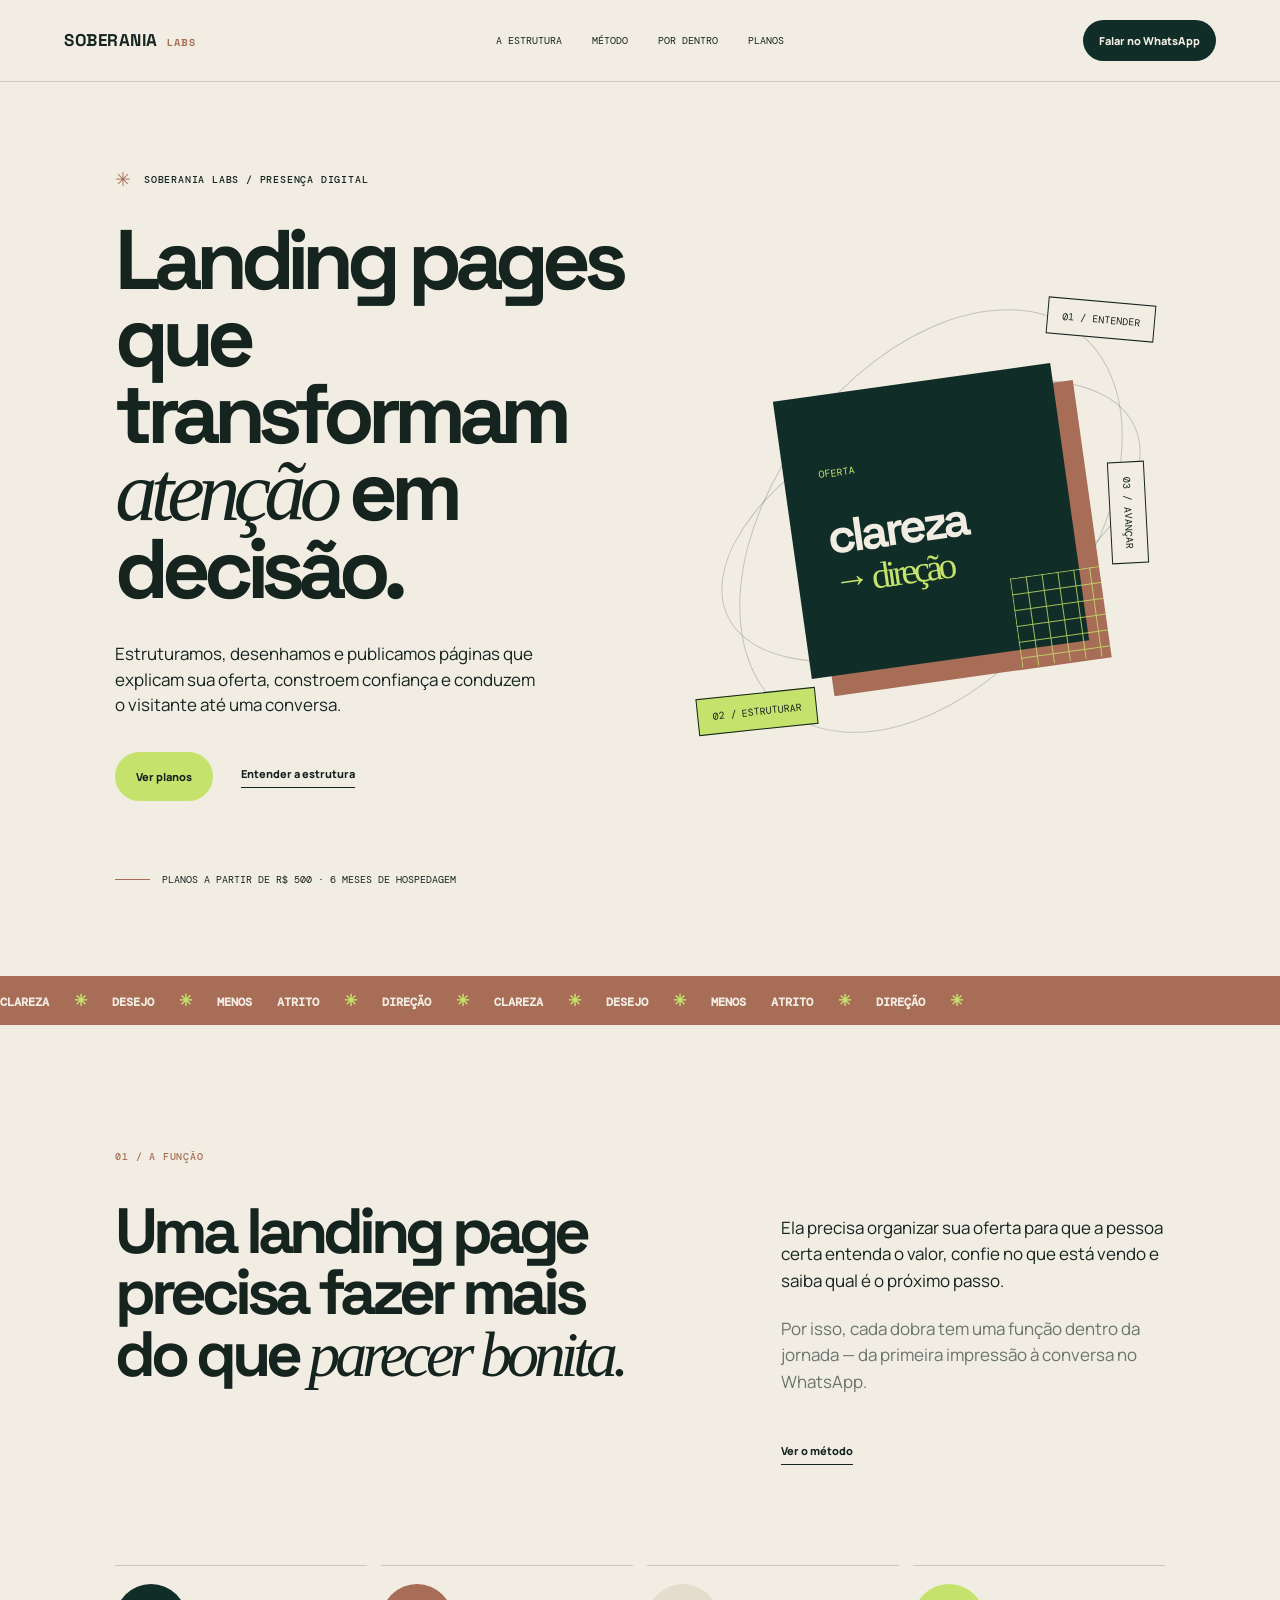
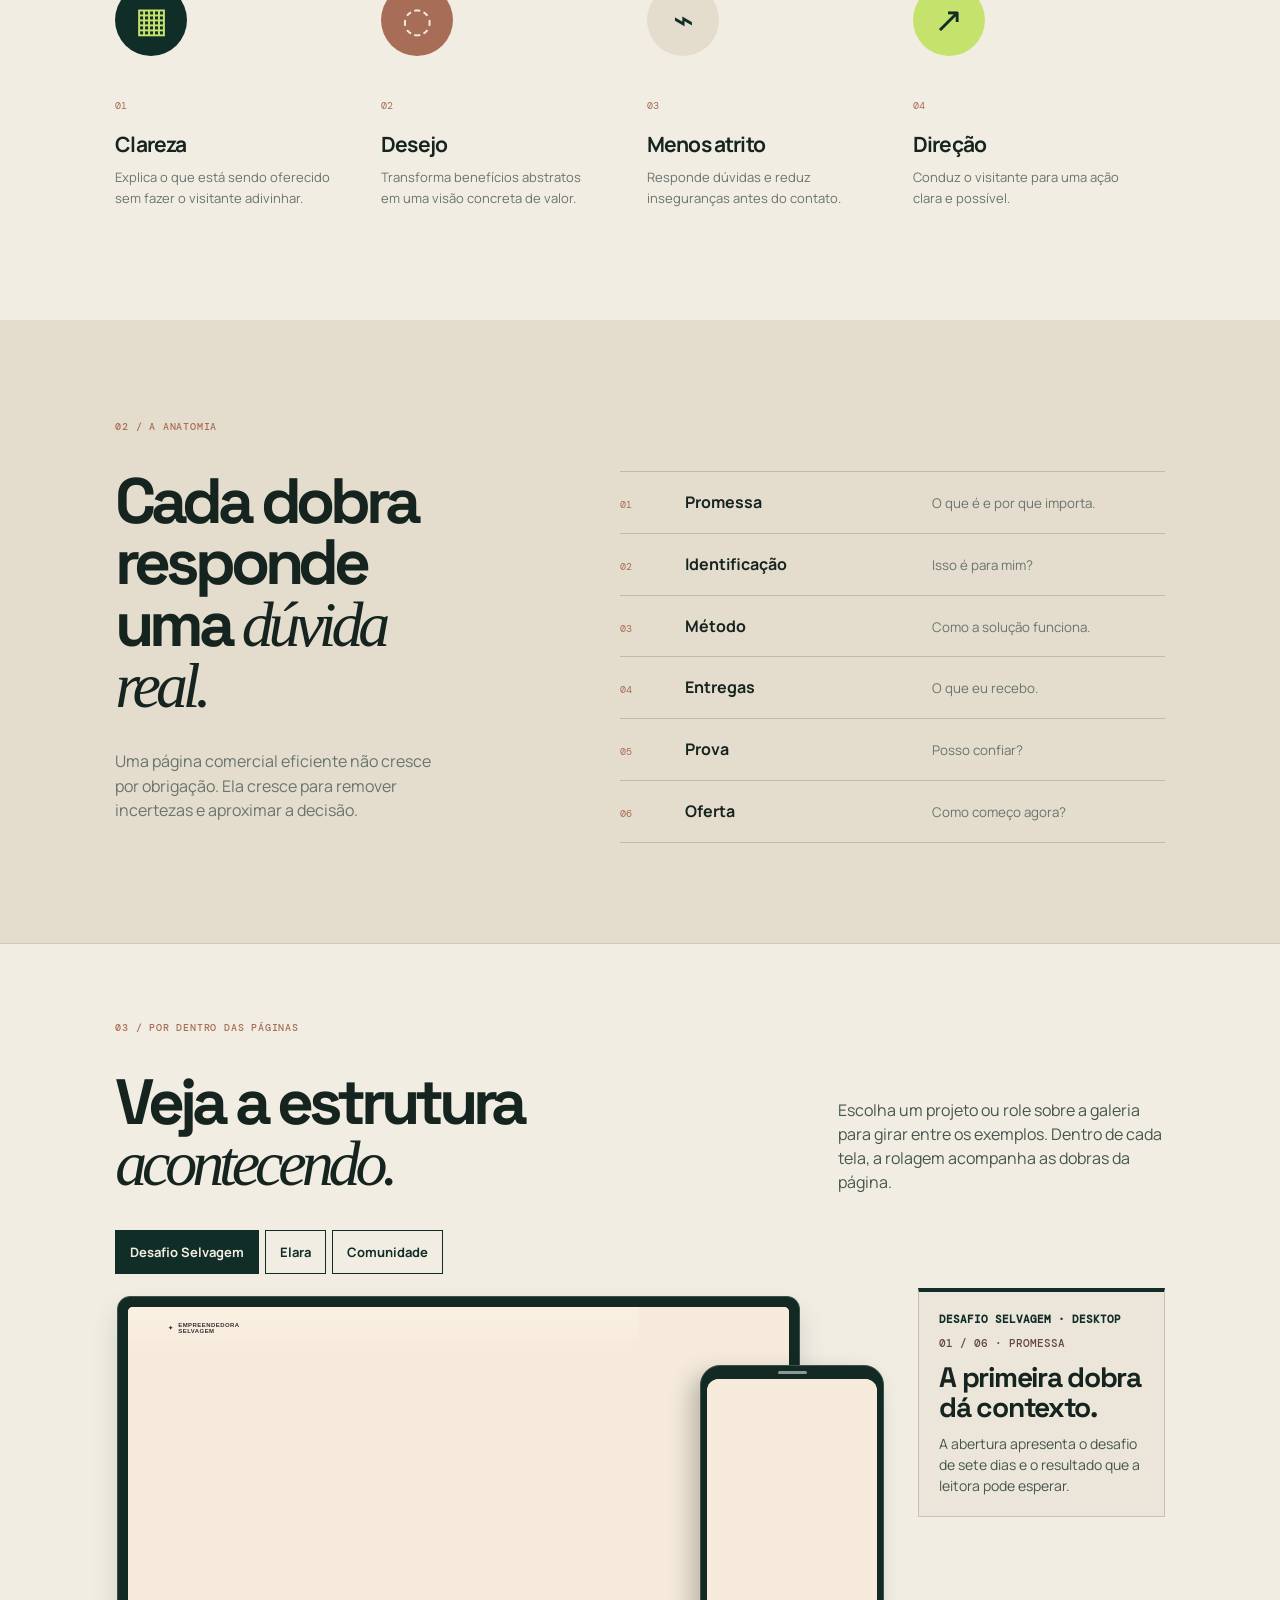
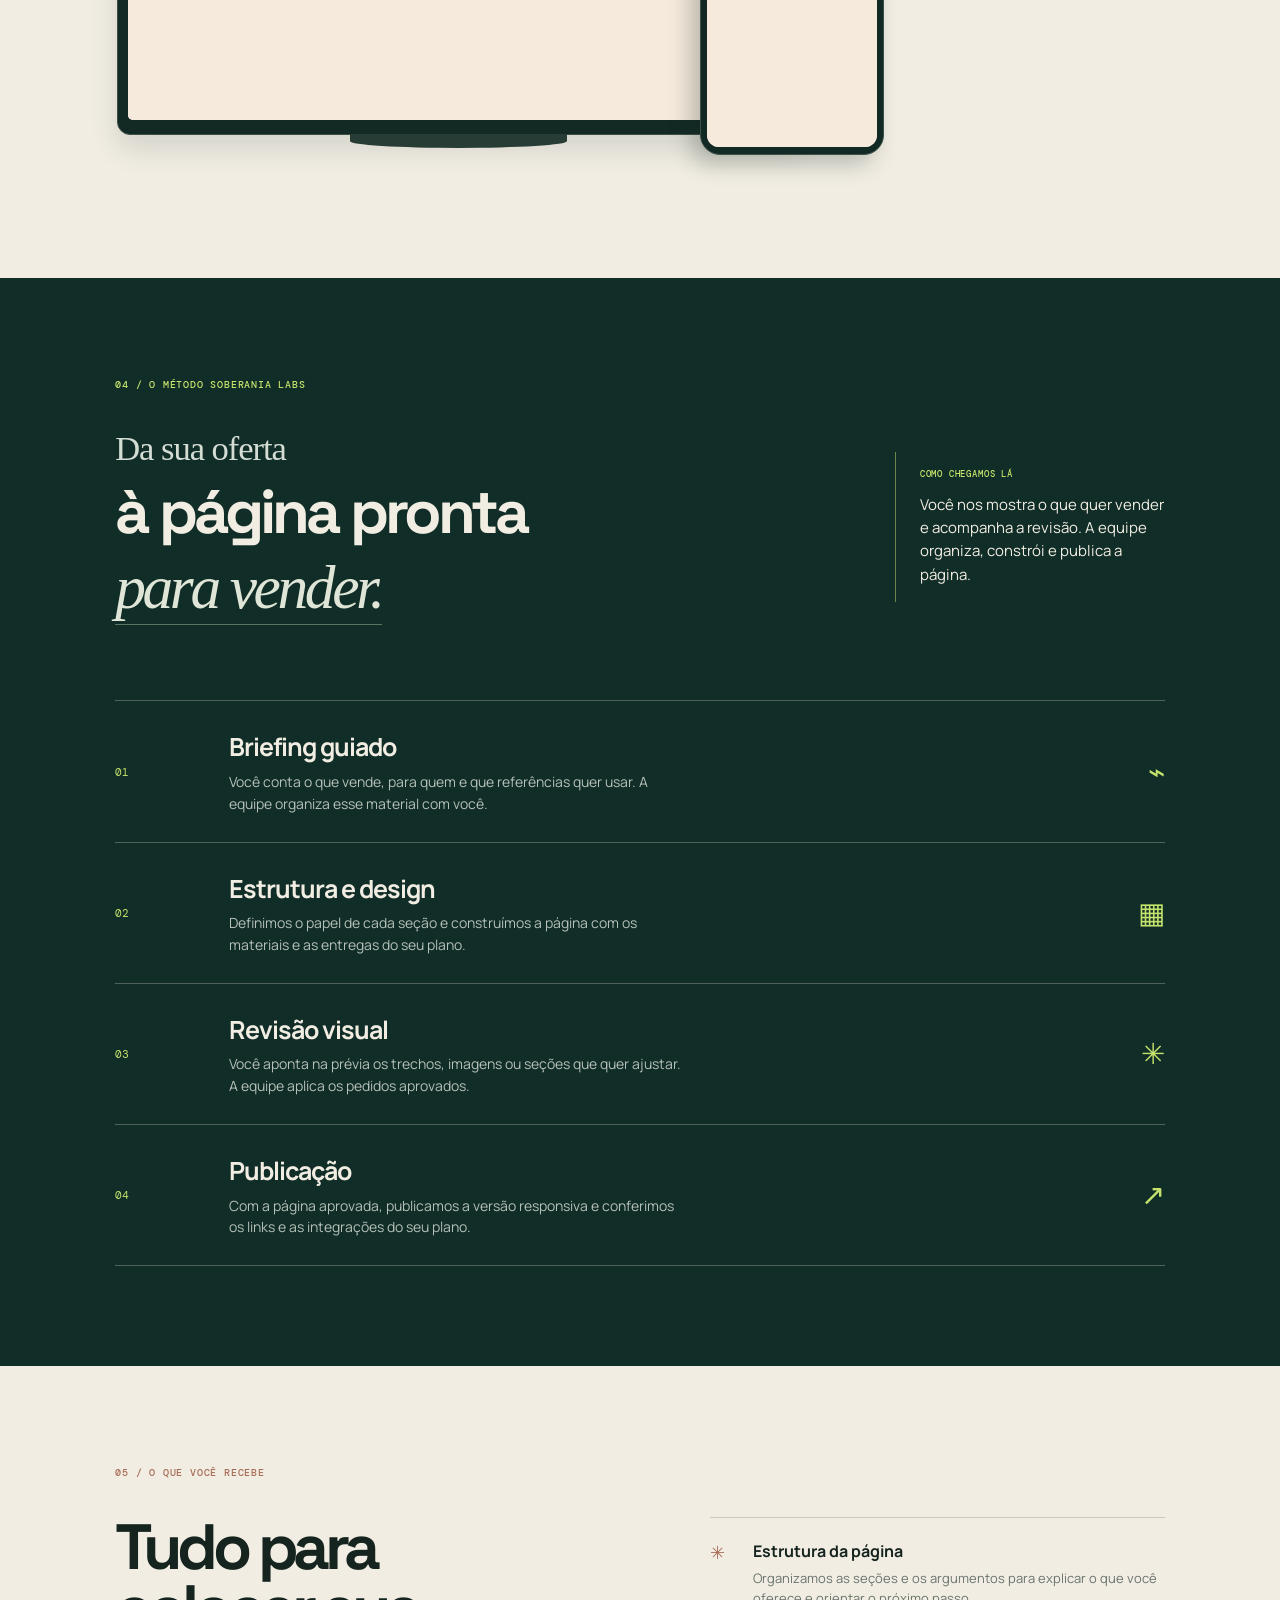
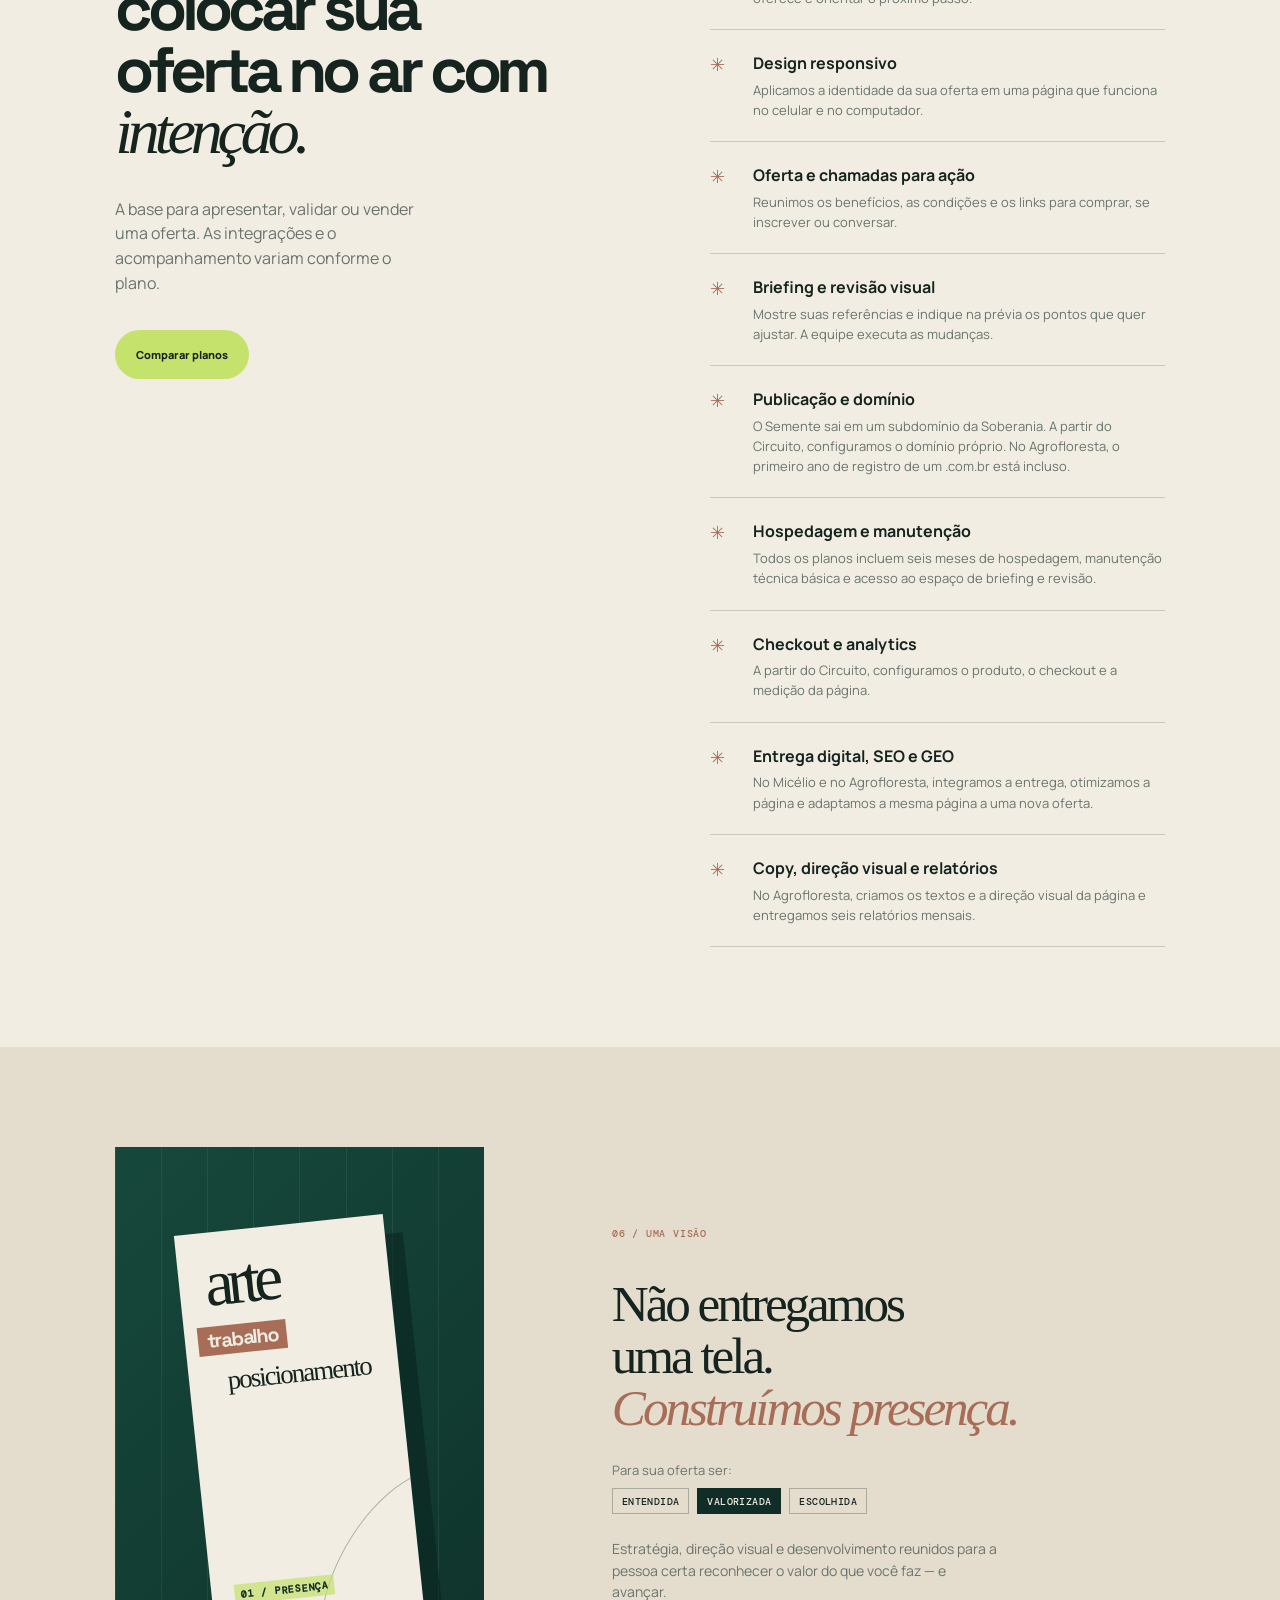
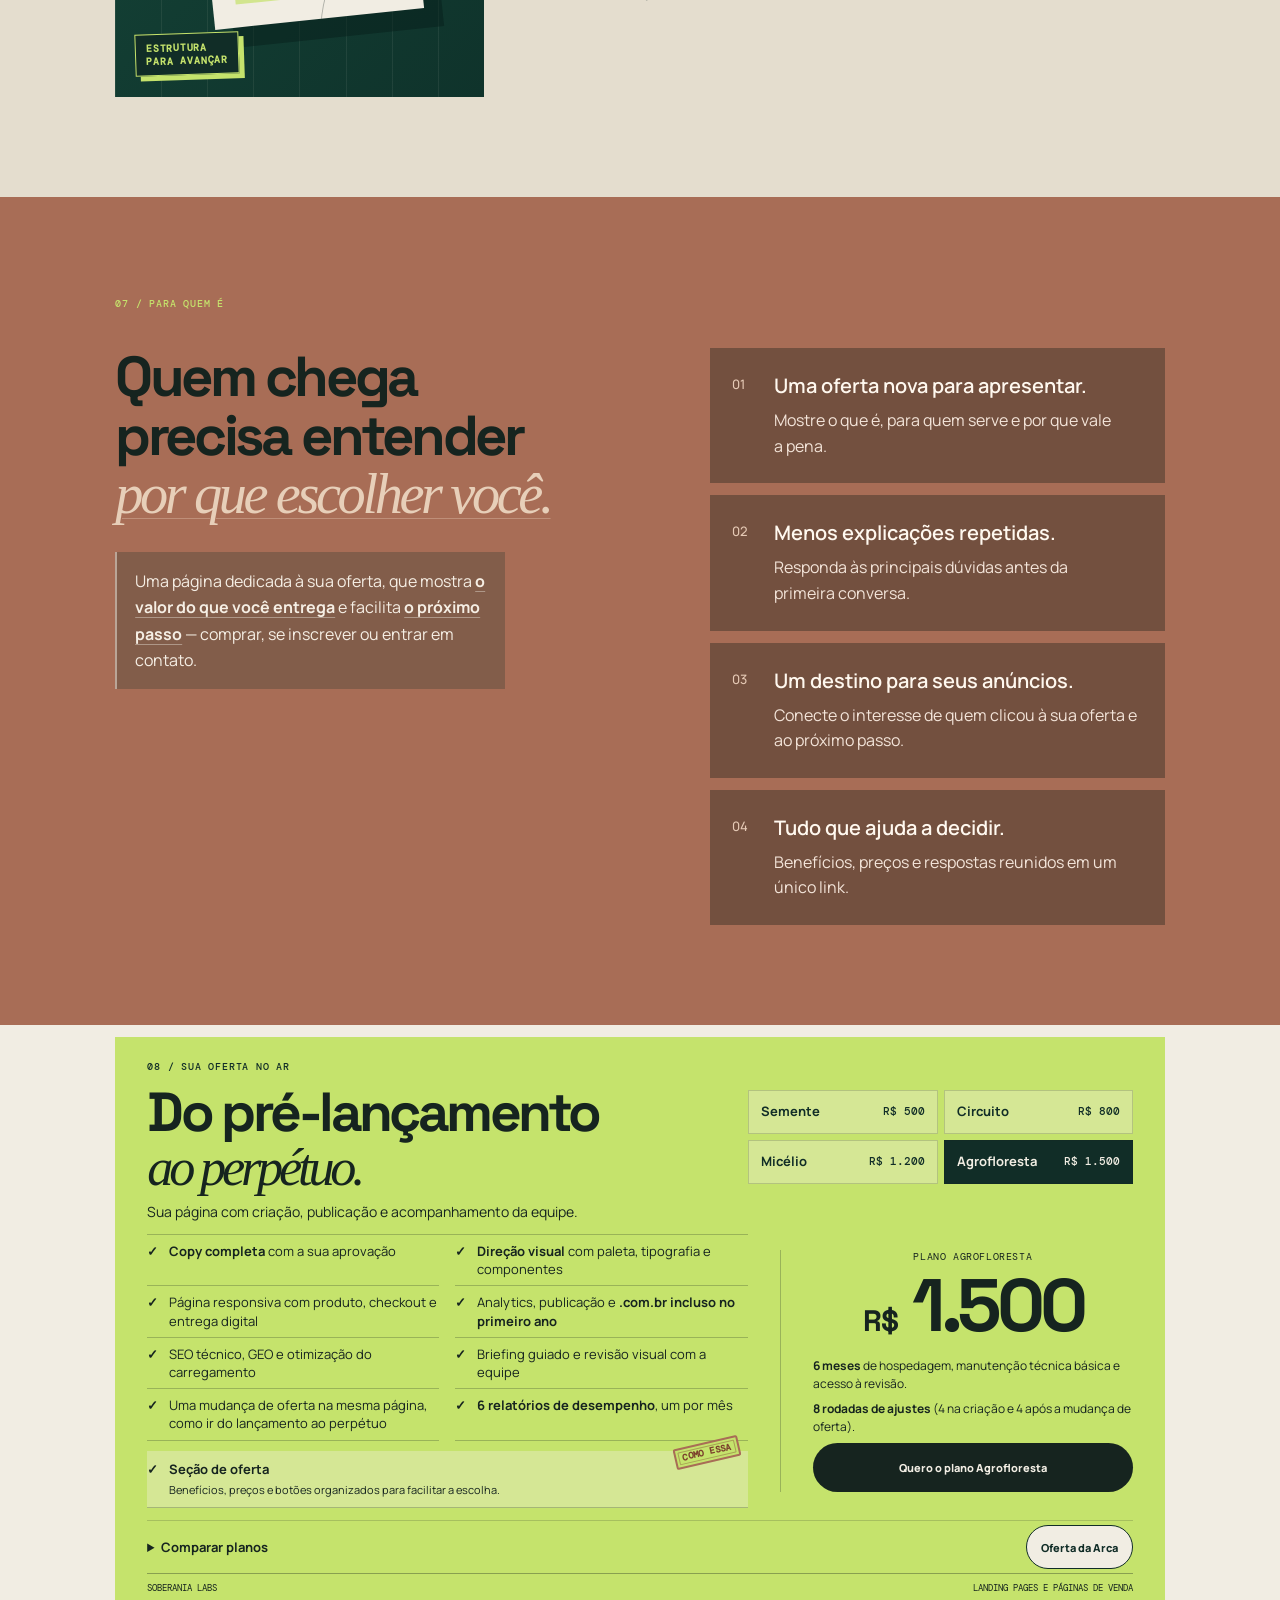
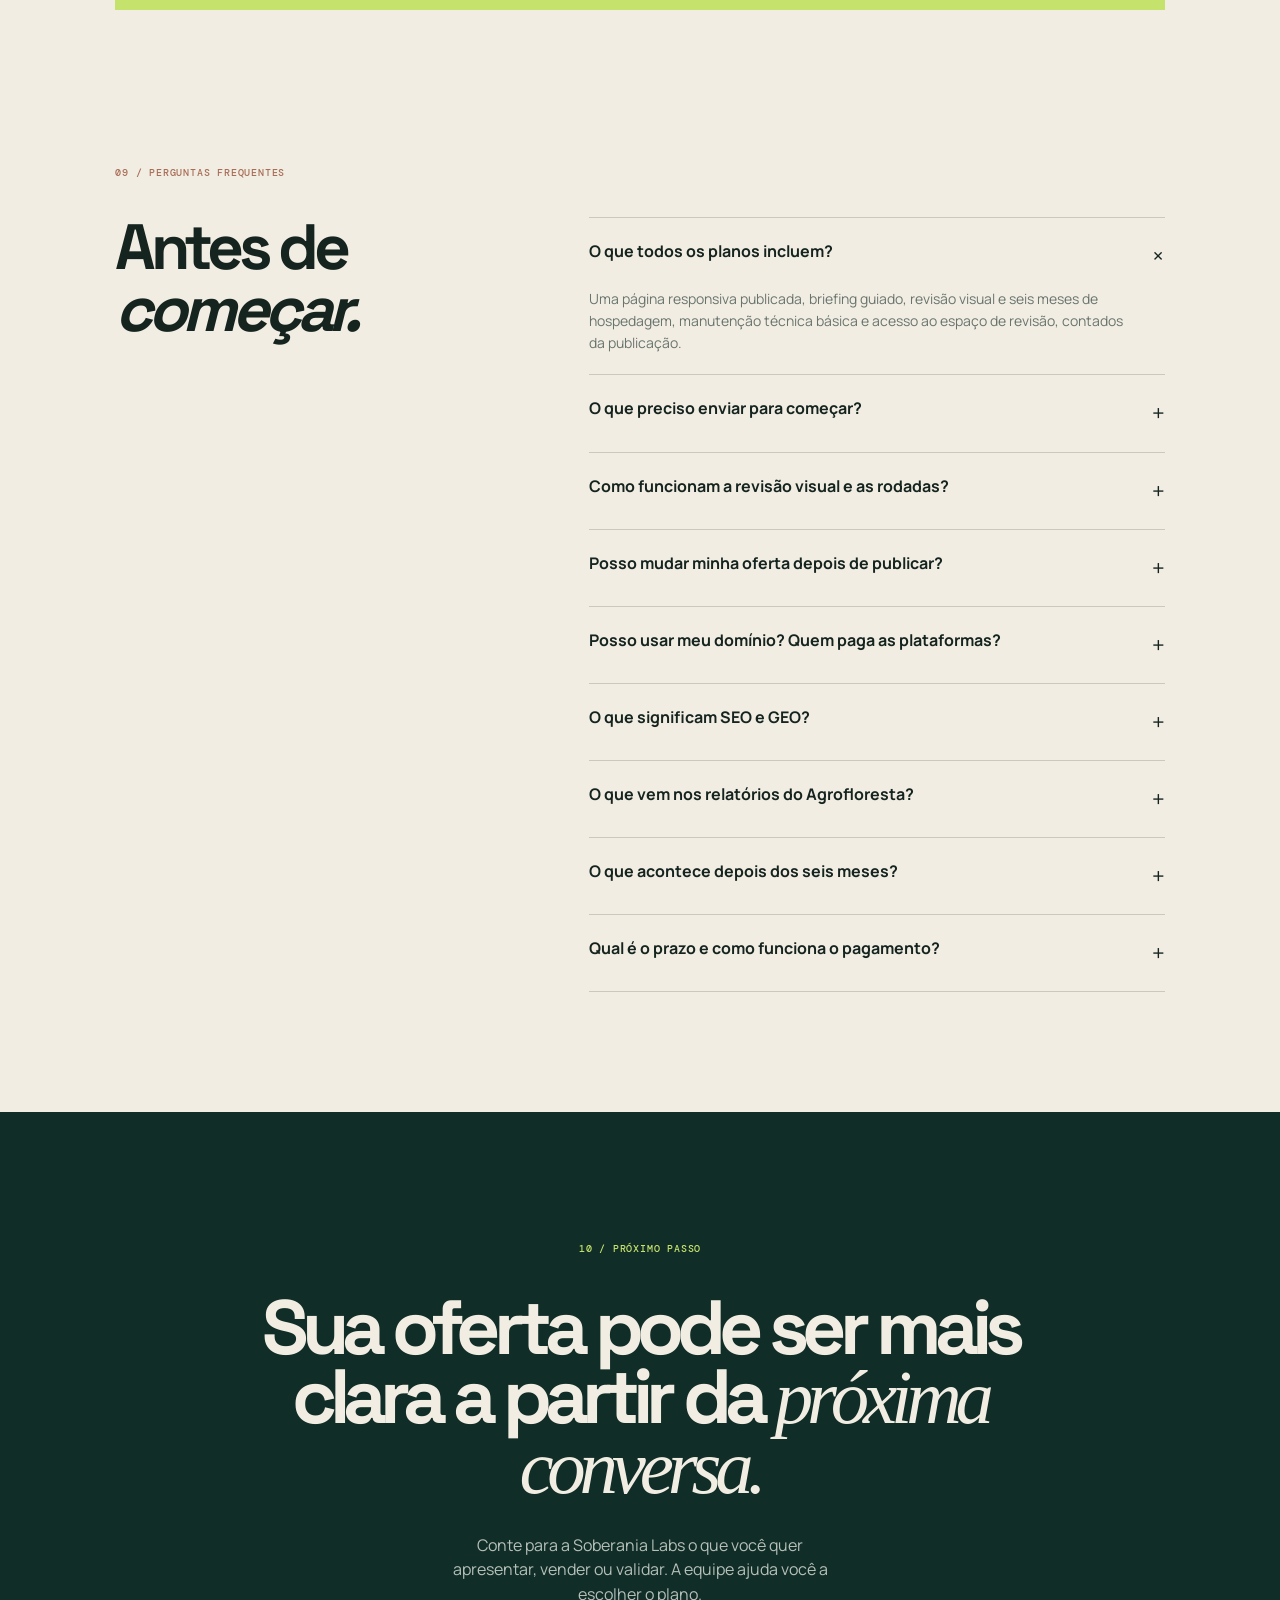
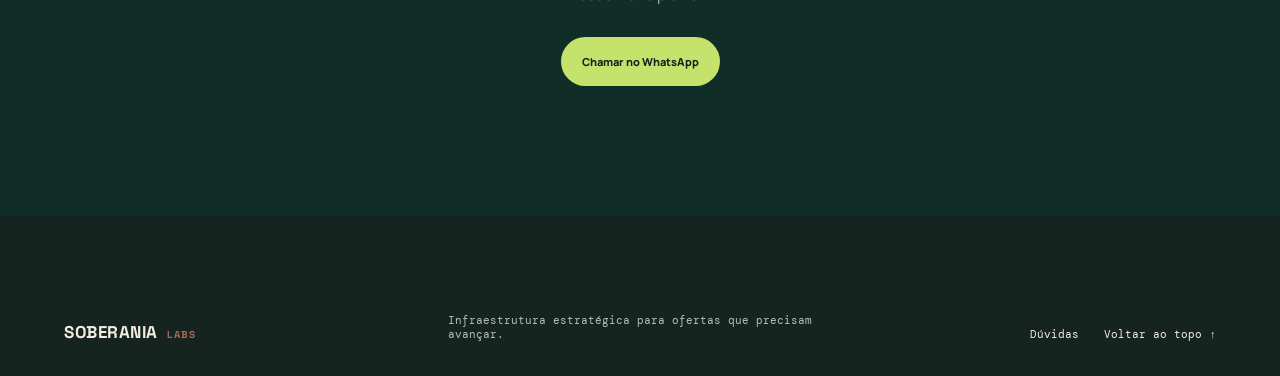
==== commit cd596196: "Merge branch 'main' into feat/13-duas-landing-pages" ====
--- a/index.html
+++ b/index.html
@@ -5,6 +5,8 @@
     <meta name="viewport" content="width=device-width, initial-scale=1.0" />
     <meta name="description" content="Landing pages estratégicas para transformar atenção em conversas comerciais." />
     <meta name="theme-color" content="#112d27" />
+    <link rel="stylesheet" href="soberania-labs-scrollytelling/inside-examples.css?v=2" />
+    <script defer src="soberania-labs-scrollytelling/inside-examples.js?v=2"></script>
     <title>Soberania Labs — Landing pages que transformam atenção em decisão</title>
     <link rel="preconnect" href="https://fonts.googleapis.com" />
     <link rel="preconnect" href="https://fonts.gstatic.com" crossorigin />
@@ -30,16 +32,102 @@
 
       <section class="anatomy section-pad"><div class="section-kicker">02 / a anatomia</div><div class="anatomy-grid"><div><h2>Cada dobra responde uma <em>dúvida real.</em></h2><p>Uma página comercial eficiente não cresce por obrigação. Ela cresce para remover incertezas e aproximar a decisão.</p></div><div class="fold-list"><div><span>01</span><strong>Promessa</strong><small>O que é e por que importa.</small></div><div><span>02</span><strong>Identificação</strong><small>Isso é para mim?</small></div><div><span>03</span><strong>Método</strong><small>Como a solução funciona.</small></div><div><span>04</span><strong>Entregas</strong><small>O que eu recebo.</small></div><div><span>05</span><strong>Prova</strong><small>Posso confiar?</small></div><div><span>06</span><strong>Oferta</strong><small>Como começo agora?</small></div></div></div></section>
 
-      <section class="inside-section" id="por-dentro">
-        <div class="section-pad inside-intro"><div class="section-kicker">03 / por dentro de uma página</div><div class="inside-heading"><h2>Veja a estrutura <em>acontecendo.</em></h2><p>Role para acompanhar uma página real. A cada nova dobra, mostramos o que ela precisa responder — exatamente no ponto em que isso aparece.</p></div></div>
-        <div class="inside-scrolly"><div class="inside-frame-column"><div class="inside-frame-sticky"><div class="inside-frame-label"><span>PROJETO REAL</span><span>DESAFIO SELVAGEM ↗</span></div><div class="inside-frame"><div class="inside-browser"><span class="browser-dots"><i></i><i></i><i></i></span><span>desafioselvagem.marianatevah.com.br</span><b>↗</b></div><div class="inside-viewport"><iframe id="inside-site" title="Demonstração navegável do site Desafio Selvagem" src="soberania-labs-scrollytelling/desafio-selvagem/index.html"></iframe><svg class="inside-ink" viewBox="0 0 100 100" preserveAspectRatio="none" aria-hidden="true"><ellipse id="inside-ring" cx="50" cy="50" rx="1" ry="1"></ellipse><path id="inside-arrow" d="M 18 88 C 25 75, 35 68, 47 58"></path><path id="inside-arrow-head" d="M 47 58 L 39 59 M 47 58 L 44 65"></path></svg></div></div><div class="inside-counter"><strong id="inside-count">01</strong><span>/ 06</span><em>role para explorar</em></div></div></div><div class="inside-notes">
-          <article class="inside-note is-active" data-inside-step="0" data-target="#topo"><span class="inside-note-index">01 / promessa</span><h3>A primeira dobra dá contexto.</h3><p>Antes de explicar tudo, a página deixa claro o que está sendo oferecido e cria uma primeira imagem do resultado.</p></article>
-          <article class="inside-note" data-inside-step="1" data-target="#problema"><span class="inside-note-index">02 / identificação</span><h3>A pessoa se reconhece na história.</h3><p>A narrativa aproxima a oferta da rotina, do desejo ou do problema que o visitante já carrega.</p></article>
-          <article class="inside-note" data-inside-step="2" data-target=".routine-intro"><span class="inside-note-index">03 / jornada</span><h3>O caminho deixa de ser abstrato.</h3><p>Quando a experiência é apresentada por etapas, fica mais fácil entender o que acontece depois do clique.</p></article>
-          <article class="inside-note" data-inside-step="3" data-target="#central"><span class="inside-note-index">04 / entregas</span><h3>A oferta ganha forma.</h3><p>O visitante enxerga o que recebe, como participa e por que aquilo vale o investimento.</p></article>
-          <article class="inside-note" data-inside-step="4" data-target=".proof"><span class="inside-note-index">05 / prova</span><h3>A confiança aparece no momento certo.</h3><p>Provas, contexto e detalhes respondem às dúvidas que poderiam travar a decisão.</p></article>
-          <article class="inside-note" data-inside-step="5" data-target=".final"><span class="inside-note-index">06 / ação</span><h3>O próximo passo fica simples.</h3><p>No final da jornada, a página não deixa o visitante procurar o que fazer: ela aponta a conversa.</p></article>
-        </div></div>
+      <section class="inside-section" id="por-dentro" aria-labelledby="inside-title">
+        <div class="section-pad inside-intro">
+          <div class="section-kicker">03 / por dentro das páginas</div>
+          <div class="inside-heading">
+            <h2 id="inside-title">Veja a estrutura <em>acontecendo.</em></h2>
+            <p>Escolha um projeto ou role sobre a galeria para girar entre os exemplos. Dentro de cada tela, a rolagem acompanha as dobras da página.</p>
+          </div>
+        </div>
+        <div class="inside-examples">
+          <div class="inside-switch" role="group" aria-label="Escolher projeto" hidden>
+            <button type="button" data-example-button="desafio" aria-controls="inside-desafio" aria-pressed="true">Desafio Selvagem</button>
+            <button type="button" data-example-button="elara" aria-controls="inside-elara" aria-pressed="false">Elara</button>
+            <button type="button" data-example-button="comunidade" aria-controls="inside-comunidade" aria-pressed="false">Comunidade</button>
+          </div>
+          <div class="inside-grid">
+            <div class="inside-deck">
+              <figure class="inside-frame" id="inside-desafio" data-example="desafio" aria-label="Desafio Selvagem">
+                <div class="inside-device-pair">
+                  <div class="inside-device inside-device--desktop">
+                    <div class="inside-viewport">
+                      <iframe title="Desafio Selvagem · desktop" data-device="desktop" width="1280" height="800" src="soberania-labs-scrollytelling/desafio-selvagem/index.html"></iframe>
+                    </div>
+                  </div>
+                  <div class="inside-device inside-device--phone">
+                    <div class="inside-viewport">
+                      <iframe title="Desafio Selvagem · celular" data-device="celular" width="390" height="844" src="soberania-labs-scrollytelling/desafio-selvagem/index.html"></iframe>
+                    </div>
+                  </div>
+                </div>
+                <template>
+                  <article data-target="#topo" data-label="Promessa"><h3>A primeira dobra dá contexto.</h3><p>A abertura apresenta o desafio de sete dias e o resultado que a leitora pode esperar.</p></article>
+                  <article data-target="#problema" data-label="Identificação"><h3>A pessoa se reconhece na história.</h3><p>A narrativa aproxima a oferta da rotina e das dificuldades que a visitante já enfrenta.</p></article>
+                  <article data-target=".routine-intro" data-label="Jornada"><h3>O caminho deixa de ser abstrato.</h3><p>As etapas mostram o que acontece depois da inscrição.</p></article>
+                  <article data-target="#central" data-label="Entregas"><h3>A oferta ganha forma.</h3><p>A visitante entende o que recebe e como participa do desafio.</p></article>
+                  <article data-target=".proof" data-label="Prova"><h3>A confiança aparece no momento certo.</h3><p>Provas e contexto ajudam a resolver dúvidas antes da decisão.</p></article>
+                  <article data-target=".final" data-label="Ação"><h3>O próximo passo fica simples.</h3><p>A página termina com uma ação clara para quem quer participar.</p></article>
+                </template>
+              </figure>
+              <figure class="inside-frame" id="inside-elara" data-example="elara" aria-label="Elara">
+                <div class="inside-device-pair">
+                  <div class="inside-device inside-device--desktop">
+                    <div class="inside-viewport">
+                      <iframe title="Elara · desktop" data-device="desktop" width="1280" height="800" loading="lazy" src="soberania-labs-scrollytelling/elara/desktop/index.html"></iframe>
+                    </div>
+                  </div>
+                  <div class="inside-device inside-device--phone">
+                    <div class="inside-viewport">
+                      <iframe title="Elara · celular" data-device="celular" width="390" height="844" loading="lazy" src="soberania-labs-scrollytelling/elara/index.html"></iframe>
+                    </div>
+                  </div>
+                </div>
+                <template>
+                  <article data-target="#inicio" data-label="Abertura"><h3>A formação encontra seu público.</h3><p>A abertura nomeia a proposta e fala diretamente com mulheres que guiam outras mulheres.</p></article>
+                  <article data-target="#proposta" data-label="Proposta"><h3>A narrativa situa a experiência.</h3><p>Texto e imagens ajudam a entender por que a formação existe e quais questões ela acolhe.</p></article>
+                  <article data-target="#caminhos" data-label="Caminhos"><h3>O conteúdo aparece em partes.</h3><p>Os caminhos mostram os temas da formação e ajudam a visitante a se localizar na proposta.</p></article>
+                  <article data-target="#comparacao" data-label="Diferenciais"><h3>A comparação esclarece a escolha.</h3><p>Os diferenciais mostram como a experiência foi pensada e em que ela se distingue de outras formações.</p></article>
+                  <article data-target="#autoria" data-label="Autoria e prova"><h3>Quem conduz também importa.</h3><p>A trajetória de Alejandra e os depoimentos dão contexto à decisão.</p></article>
+                  <article data-target="#por-dentro" data-label="Entregas"><h3>A visitante vê o que recebe.</h3><p>A prévia da formação e os materiais ajudam a imaginar a experiência na prática.</p></article>
+                  <article data-target="#investimento" data-label="Oferta"><h3>O investimento chega com contexto.</h3><p>As condições aparecem depois que a visitante já conhece a formação e suas entregas.</p></article>
+                  <article data-target="#faq" data-label="Dúvidas"><h3>As últimas dúvidas têm resposta.</h3><p>As perguntas frequentes encerram a página e ajudam a decidir o próximo passo.</p></article>
+                </template>
+              </figure>
+              <figure class="inside-frame" id="inside-comunidade" data-example="comunidade" aria-label="Comunidade de Planejamento Cíclico">
+                <div class="inside-device-pair">
+                  <div class="inside-device inside-device--desktop">
+                    <div class="inside-viewport">
+                      <iframe title="Comunidade de Planejamento Cíclico · desktop" data-device="desktop" width="1280" height="800" loading="lazy" src="soberania-labs-scrollytelling/comunidade/desktop/index.html"></iframe>
+                    </div>
+                  </div>
+                  <div class="inside-device inside-device--phone">
+                    <div class="inside-viewport">
+                      <iframe title="Comunidade de Planejamento Cíclico · celular" data-device="celular" width="390" height="844" loading="lazy" src="soberania-labs-scrollytelling/comunidade/celular/index.html"></iframe>
+                    </div>
+                  </div>
+                </div>
+                <template>
+                  <article data-target="#inicio" data-label="Abertura"><h3>O céu e o mar abrem a experiência.</h3><p>O pôr do sol apresenta a comunidade de Mariana Tevah e a ideia de planejar a vida respeitando os próprios ciclos.</p></article>
+                  <article data-target="#identificacao" data-label="Identificação"><h3>A leitora reconhece o próprio ritmo.</h3><p>A página parte da experiência de adiar o que importa e apresenta outra forma de organizar a vida.</p></article>
+                  <article data-target="#metodo" data-label="Método"><h3>A mandala organiza a proposta.</h3><p>Os pontos do método mostram como transformar autoconhecimento em decisões e ações ao longo do ciclo.</p></article>
+                  <article data-target="#comunidade" data-label="Comunidade"><h3>A prática ganha companhia.</h3><p>As atividades e os encontros mostram como o Planejamento Cíclico acontece em grupo.</p></article>
+                  <article data-target="#mariana" data-label="Autoria e prova"><h3>A página apresenta quem conduz.</h3><p>A trajetória de Mariana e os relatos das participantes dão contexto à experiência da comunidade.</p></article>
+                  <article data-target="#por-dentro" data-label="Entregas"><h3>O que está incluso fica visível.</h3><p>Uma prévia dos espaços, encontros e materiais ajuda a visitante a entender o que recebe.</p></article>
+                  <article data-target="#investimento" data-label="Investimento"><h3>O convite fecha a jornada.</h3><p>A oferta reúne o investimento e o próximo passo para participar.</p></article>
+                </template>
+              </figure>
+            </div>
+            <aside class="inside-notes" aria-label="Explicação da dobra" aria-live="polite" aria-atomic="true">
+              <p class="inside-note-project">Desafio Selvagem · desktop</p>
+              <p class="inside-note-index">01 / 06 · Promessa</p>
+              <div class="inside-note-copy">
+                <h3>A primeira dobra dá contexto.</h3>
+                <p>A abertura apresenta o desafio de sete dias e o resultado que a leitora pode esperar.</p>
+              </div>
+            </aside>
+          </div>
+        </div>
       </section>
 
       <section class="method section-pad" id="metodo"><div class="section-kicker">03 / o método Soberania Labs</div><div class="method-head"><h2 class="method-title"><span class="method-title-intro">Da sua oferta</span><span class="method-title-main">à página pronta</span><em class="method-title-highlight">para vender.</em></h2><p class="method-summary"><span class="method-summary-label">como chegamos lá</span>Você nos mostra o que quer vender e acompanha a revisão. A equipe organiza, constrói e publica a página.</p></div><div class="steps"><article class="step"><span class="step-num">01</span><div><h3>Briefing guiado</h3><p>Você conta o que vende, para quem e que referências quer usar. A equipe organiza esse material com você.</p></div><span class="step-icon">⌁</span></article><article class="step"><span class="step-num">02</span><div><h3>Estrutura e design</h3><p>Definimos o papel de cada seção e construímos a página com os materiais e as entregas do seu plano.</p></div><span class="step-icon">▦</span></article><article class="step"><span class="step-num">03</span><div><h3>Revisão visual</h3><p>Você aponta na prévia os trechos, imagens ou seções que quer ajustar. A equipe aplica os pedidos aprovados.</p></div><span class="step-icon">✳</span></article><article class="step"><span class="step-num">04</span><div><h3>Publicação</h3><p>Com a página aprovada, publicamos a versão responsiva e conferimos os links e as integrações do seu plano.</p></div><span class="step-icon">↗</span></article></div></section>
--- a/soberania-labs-scrollytelling/inside-examples.css
+++ b/soberania-labs-scrollytelling/inside-examples.css
@@ -0,0 +1,78 @@
+.inside-section{background:var(--bone);border-top:1px solid var(--line);overflow:clip;scroll-margin-top:82px}
+.inside-section .inside-intro{padding-block:clamp(44px,6vw,80px) 36px}
+.inside-heading{display:grid;grid-template-columns:1fr .55fr;gap:10vw;align-items:end}
+.inside-heading h2{font:700 clamp(43px,5vw,72px)/.96 var(--display);letter-spacing:-.08em;margin:0}
+.inside-heading h2 em{font-family:var(--serif);font-weight:400}
+.inside-heading p{font-size:16px;line-height:1.5;color:#46564d;max-width:36ch;margin:0}
+
+.inside-examples{padding:0 9vw clamp(48px,8vw,110px)}
+.inside-grid{display:grid;grid-template-columns:minmax(0,1fr) minmax(218px,.32fr);gap:clamp(14px,2.5vw,36px);align-items:start}
+.inside-deck{min-width:0;perspective:1300px}
+.inside-frame{min-width:0;margin:0 0 18px}
+.inside-examples.is-enhanced .inside-deck{display:grid}
+.inside-examples.is-enhanced .inside-frame{grid-area:1/1;margin:0;z-index:1}
+.inside-examples.is-enhanced .inside-frame.is-departing{z-index:0;pointer-events:none}
+.inside-device-pair{display:grid;align-items:end;padding:8px 2px 20px;transform-style:preserve-3d}
+.inside-device{
+  position:relative;grid-area:1/1;min-width:0;box-sizing:border-box;
+  background:#132923;border:1px solid #3d5148;
+}
+.inside-device--desktop{
+  width:89%;align-self:center;margin-bottom:20px;padding:10px 10px 14px;
+  border-radius:13px;box-shadow:0 14px 28px #233c3424;
+  --inside-screen-width:1280px;--inside-screen-height:800px;--inside-screen-ratio:1280/800;
+}
+.inside-device--desktop::after{
+  content:"";position:absolute;left:34%;bottom:-14px;width:32%;height:14px;
+  border-radius:0 0 50% 50%;background:#263c34;pointer-events:none;
+}
+.inside-device--phone{
+  z-index:1;justify-self:end;width:clamp(108px,24%,216px);padding:13px 6px 7px;
+  border-radius:20px;box-shadow:-9px 9px 22px #15282042;
+  --inside-screen-width:390px;--inside-screen-height:844px;--inside-screen-ratio:390/844;
+}
+.inside-device--phone::before{
+  content:"";position:absolute;top:5px;left:42%;width:16%;height:3px;
+  border-radius:6px;background:#8a9b93;pointer-events:none;
+}
+.inside-viewport{overflow:hidden;aspect-ratio:var(--inside-screen-ratio);background:#f6eadc;border-radius:5px}
+.inside-device--phone .inside-viewport{border-radius:12px}
+.inside-examples .inside-viewport iframe{display:block;width:100%;height:100%;border:0;pointer-events:auto}
+.inside-examples.is-enhanced .inside-viewport iframe{
+  width:var(--inside-screen-width);height:var(--inside-screen-height);
+  transform:scale(var(--inside-scale,1));transform-origin:top left;
+}
+.inside-device:focus-within,.inside-switch button:focus-visible{outline:2px solid var(--clay);outline-offset:2px}
+
+.inside-notes{min-height:220px;padding:20px;background:#ebe6d9;border:1px solid var(--line);border-top:4px solid var(--forest)}
+.inside-note-project,.inside-note-index{margin:0 0 9px;font:500 11px/1.3 var(--mono);text-transform:uppercase}
+.inside-note-project{color:var(--forest);font-weight:700}
+.inside-note-index{color:#65473d}
+.inside-note-copy h3{margin:12px 0 0;font:700 clamp(22px,2.2vw,33px)/1.08 var(--display);letter-spacing:-.045em}
+.inside-note-copy p{margin:10px 0 0;color:#46564d;font-size:14px;line-height:1.5}
+.inside-switch:not([hidden]){display:flex;flex-wrap:wrap;gap:6px;margin-bottom:14px}
+.inside-switch button{min-height:44px;padding:7px 14px;border:1px solid var(--forest);background:var(--bone);color:var(--forest);font:700 13px/1.2 var(--sans);cursor:pointer}
+.inside-switch button[aria-pressed="true"]{background:var(--forest);color:var(--bone)}
+
+@media(max-width:880px){
+  .inside-examples{padding-inline:6vw}
+  .inside-grid{grid-template-columns:minmax(0,1fr)}
+  .inside-notes{min-height:0}
+}
+@media(max-width:660px){
+  .inside-section{scroll-margin-top:70px}
+  .inside-section .inside-intro{padding-block:38px 24px}
+  .inside-heading{display:block}
+  .inside-heading h2{font-size:clamp(36px,9vw,50px)}
+  .inside-heading p{margin-top:14px;font-size:15px}
+  .inside-examples{padding-inline:16px}
+  .inside-switch:not([hidden]){gap:4px;margin-bottom:10px}
+  .inside-switch button{flex:1 1 auto;padding-inline:7px;font-size:12px}
+  .inside-grid{gap:10px}
+  .inside-device-pair{padding:4px 0 10px}
+  .inside-device--desktop{align-self:start;width:96%;padding:6px 6px 9px;border-radius:9px}
+  .inside-device--phone{width:clamp(104px,34%,160px);margin-top:clamp(94px,35vw,180px);padding:11px 5px 6px;border-radius:15px}
+  .inside-device--phone .inside-viewport{border-radius:9px}
+  .inside-notes{padding:12px 16px}
+  .inside-note-copy h3{margin-top:6px}
+}
--- a/soberania-labs-integrada.css
+++ b/soberania-labs-integrada.css
@@ -1,68 +1,4 @@
-/* Demonstração guiada: uma única fonte de regras para desktop e mobile. */
 html{scroll-behavior:auto}
-.inside-section{background:var(--bone);border-top:1px solid var(--line);overflow:clip}
-.inside-intro{padding-bottom:64px}
-.inside-heading{display:grid;grid-template-columns:1fr .55fr;gap:10vw;align-items:end}
-.inside-heading h2{font:700 clamp(43px,5vw,72px)/.96 var(--display);letter-spacing:-.08em;margin:0}
-.inside-heading h2 em{font-family:var(--serif);font-weight:400}
-.inside-heading p{font-size:16px;line-height:1.5;color:#69746d;max-width:360px;margin:0}
-
-.inside-scrolly{display:block;min-height:600vh;padding:0 9vw 120px}
-/* O pai do sticky precisa ter a mesma altura do trilho. Sem isso, ele deixa de
-   travar assim que termina a altura natural do frame. */
-.inside-frame-column{width:min(1120px,100%);min-height:600vh;margin:auto}
-.inside-frame-sticky{position:sticky;top:64px;display:grid;grid-template-columns:minmax(0,1.45fr) minmax(260px,.55fr);gap:clamp(28px,5vw,72px);align-items:stretch;background:var(--bone);padding-bottom:0}
-.inside-presentation{min-width:0}
-.inside-frame-label{display:flex;justify-content:space-between;gap:20px;margin-bottom:12px;font:9px var(--mono);letter-spacing:.08em;color:var(--clay)}
-.inside-frame{background:var(--forest);padding:14px;box-shadow:18px 18px 0 var(--sand)}
-.inside-browser{height:28px;display:flex;align-items:center;gap:10px;color:#b5c0b9;font:8px var(--mono);white-space:nowrap;overflow:hidden}
-.inside-browser>b{margin-left:auto;color:var(--lime);font-size:15px}.browser-dots{display:flex;gap:4px;flex:none}.browser-dots i{display:block;width:6px;height:6px;border-radius:50%;background:var(--clay)}.browser-dots i:nth-child(2){background:var(--sand)}.browser-dots i:nth-child(3){background:var(--lime)}
-.inside-viewport{height:clamp(300px,52vh,520px);min-height:0;position:relative;overflow:hidden;background:#fff}.inside-viewport iframe{width:100%;height:100%;display:block;border:0;background:#fff;pointer-events:none}
-/* A camada de círculo está suspensa até a próxima etapa de direção de arte. */
-.inside-ink{display:none!important}
-.inside-counter{display:flex;align-items:baseline;gap:6px;margin-top:18px;color:var(--forest)}.inside-counter strong{font:700 38px/.9 var(--display);letter-spacing:-.08em}.inside-counter span{font:11px var(--mono);color:var(--clay)}.inside-counter em{margin-left:auto;font:10px var(--mono);font-style:normal;text-transform:uppercase;color:#69746d}
-
-.inside-notes{position:static;min-height:150px;margin:0;background:#ebe6d9;border:1px solid var(--line);box-shadow:inset 0 4px 0 var(--forest)}
-.inside-note{display:none;border-top:1px solid var(--line);padding:26px 0 34px}
-.inside-note.is-active{display:block;animation:note-in .28s ease-out both}
-.inside-note-index{display:block;font:10px var(--mono);text-transform:uppercase;color:var(--clay);margin-bottom:24px}
-.inside-note h3{font:700 clamp(30px,3.5vw,53px)/.96 var(--display);letter-spacing:-.08em;max-width:470px;margin:0}.inside-note p{font-size:16px;line-height:1.5;max-width:390px;color:#69746d;margin:22px 0 0}
-@keyframes note-in{from{opacity:0;transform:translateY(10px)}to{opacity:1;transform:none}}
-
-@media(max-width:1100px){
-  .inside-heading{display:block}.inside-heading p{margin-top:28px}
-  .inside-scrolly{padding:0 6vw 100px;min-height:600vh}
-  .inside-frame-column{min-height:600vh}
-  .inside-frame-sticky{top:62px;display:block;max-width:760px;margin:auto}
-  .inside-viewport{height:clamp(250px,40vh,430px);min-height:0;max-height:none}
-  .inside-notes{margin-top:20px;min-height:150px;background:transparent;border:0;box-shadow:none}
-}
-
-@media(max-width:800px){
-  .inside-intro{padding-bottom:44px}.inside-heading p{font-size:15px}
-  .inside-scrolly{padding:0 22px 80px;min-height:600vh}
-  .inside-frame-column{min-height:600vh}
-  .inside-frame-sticky{top:72px;background:var(--bone);padding-bottom:0}
-  .inside-frame-label{font-size:7px;gap:10px;overflow:hidden}.inside-frame-label span{min-width:0;overflow:hidden;text-overflow:ellipsis;white-space:nowrap}
-  .inside-frame{padding:9px;box-shadow:10px 10px 0 var(--sand)}.inside-browser{font-size:7px}.inside-browser span:not(.browser-dots){overflow:hidden;text-overflow:ellipsis}
-  /* Em telas altas, o exemplo ocupa a maior parte da cena; o texto recebe
-     apenas a faixa necessária para explicar a dobra em curso. */
-  .inside-viewport{height:clamp(260px,calc(100svh - 475px),620px);min-height:0;max-height:none}
-  .inside-counter{margin-top:13px}.inside-counter strong{font-size:30px}.inside-counter em{font-size:8px}
-  .inside-notes{margin-top:14px;min-height:140px}
-  .inside-note{padding:14px 0 25px}.inside-note-index{margin-bottom:16px}.inside-note h3{font-size:clamp(31px,10vw,45px)}.inside-note p{font-size:15px;margin-top:18px}
-}
-
-@media(max-width:800px) and (max-height:700px){
-  .inside-frame-sticky{top:54px}
-  .inside-viewport{height:320px!important}
-}
-
-/* Regra final para telefones altos: não deixar a moldura encolher pela
-   cascata. O exemplo precisa preencher a cena antes da explicação. */
-@media screen and (max-width:800px) and (min-height:900px){
-  .inside-viewport{height:620px!important}
-}
 
 /* Manifesto: uma tela editorial, construída em HTML e não em um mockup genérico. */
 .manifesto-art{height:clamp(420px,43vw,560px);display:grid;place-items:center;isolation:isolate;background-color:#123b31;background-image:repeating-linear-gradient(90deg,rgba(237,232,218,.075) 0 1px,transparent 1px 12.5%),linear-gradient(135deg,#16483b,#0f332b)}
